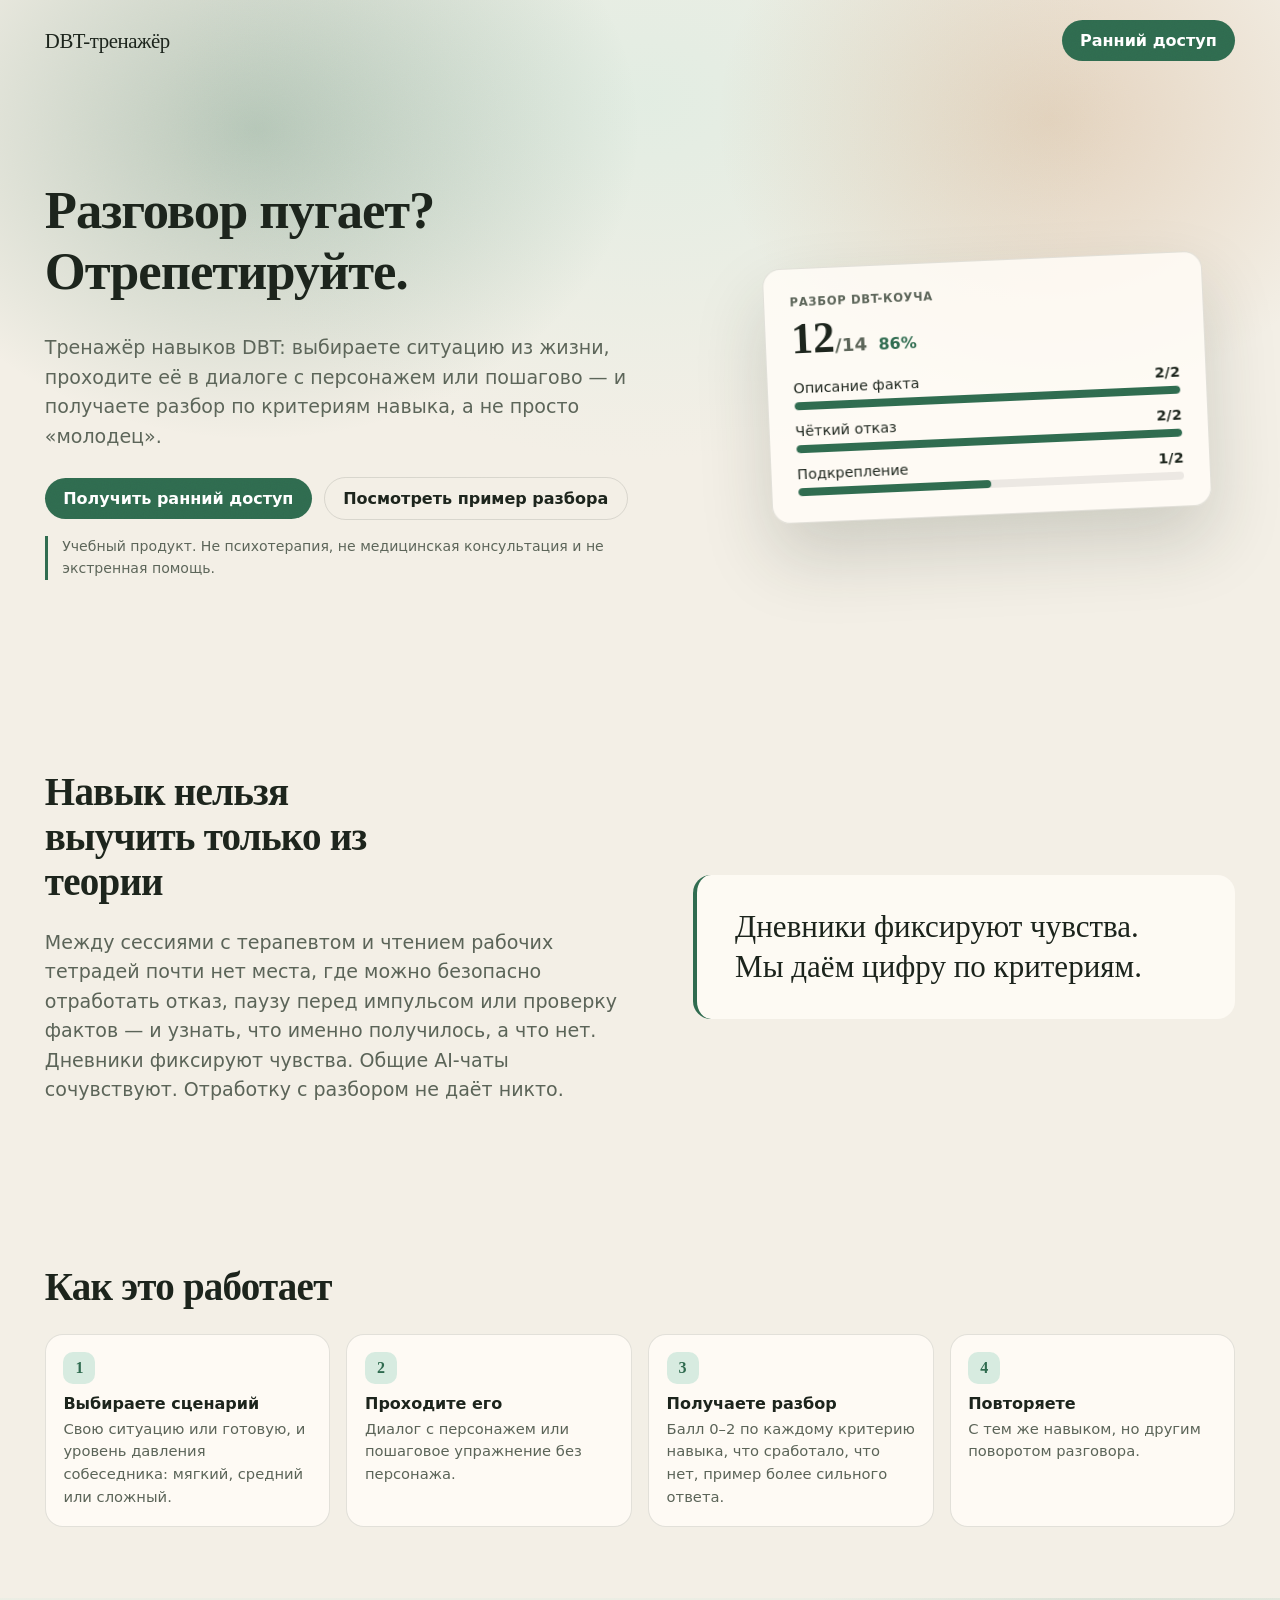
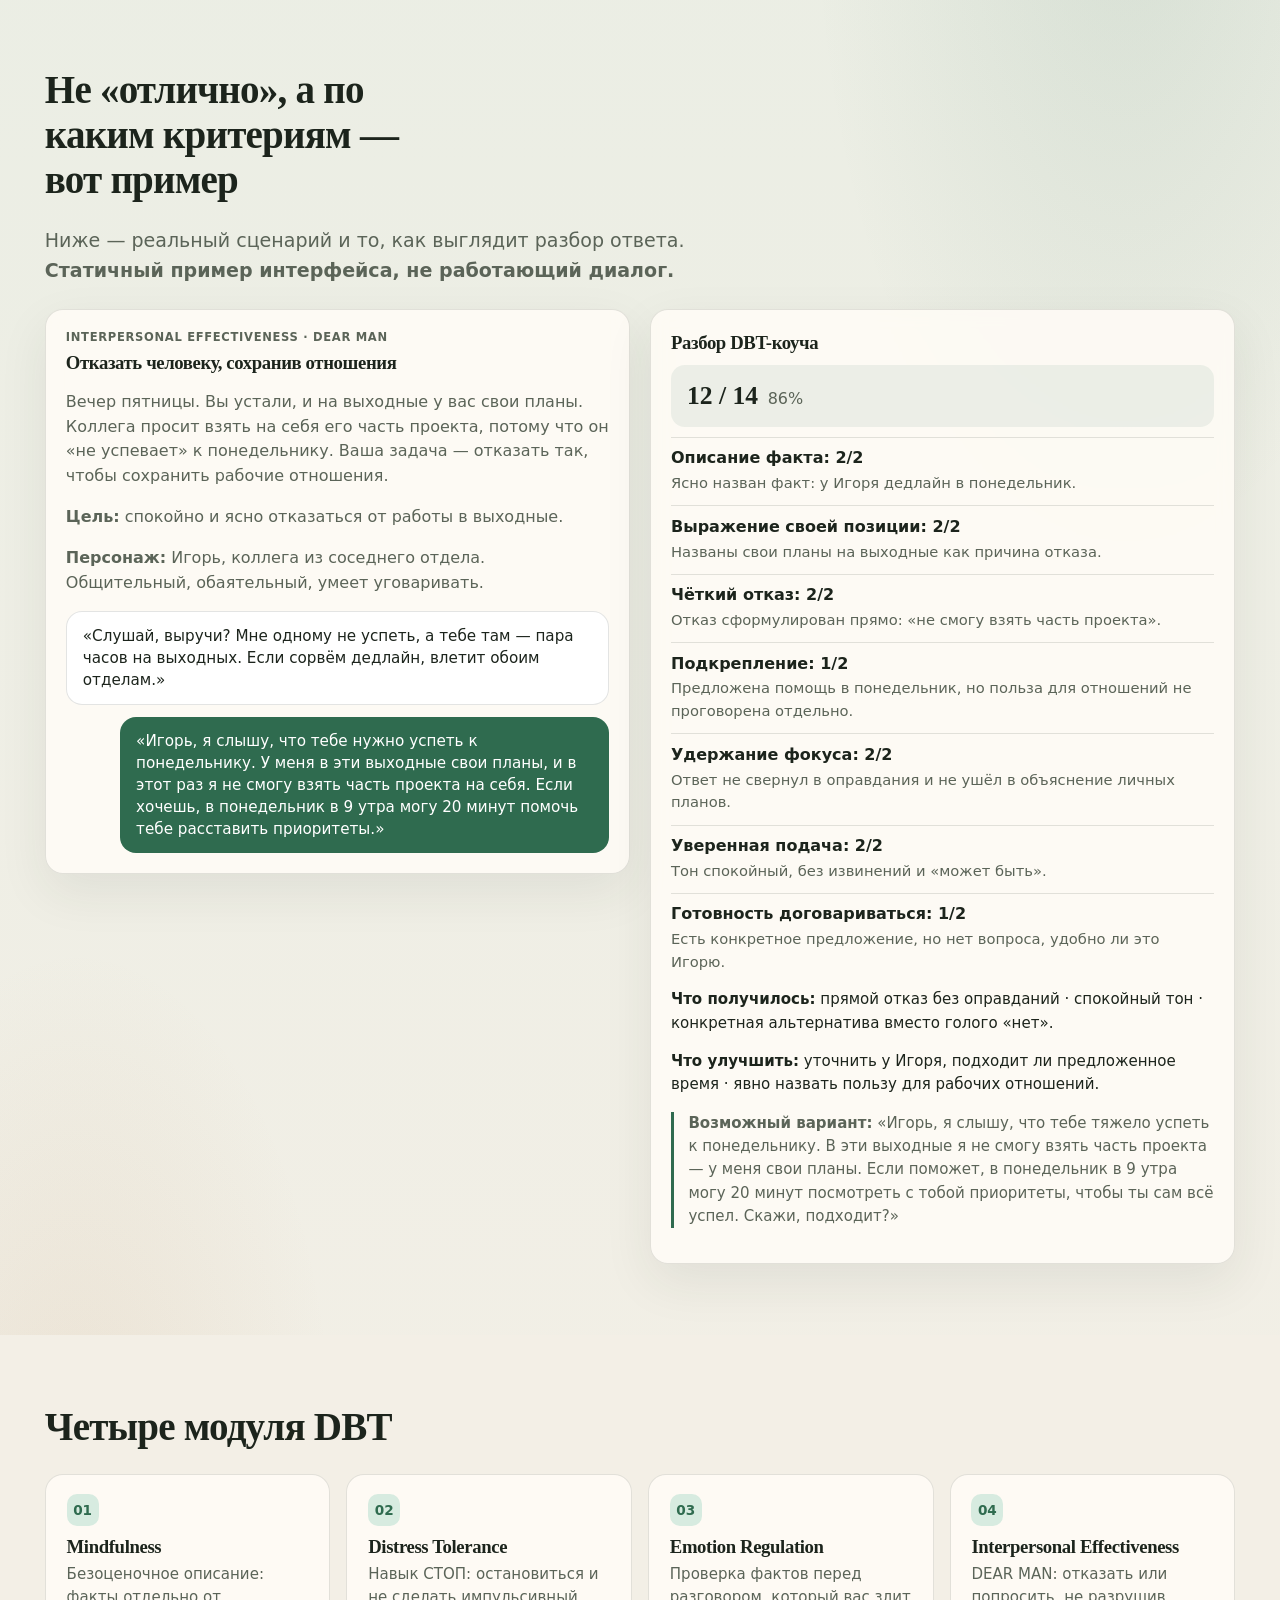
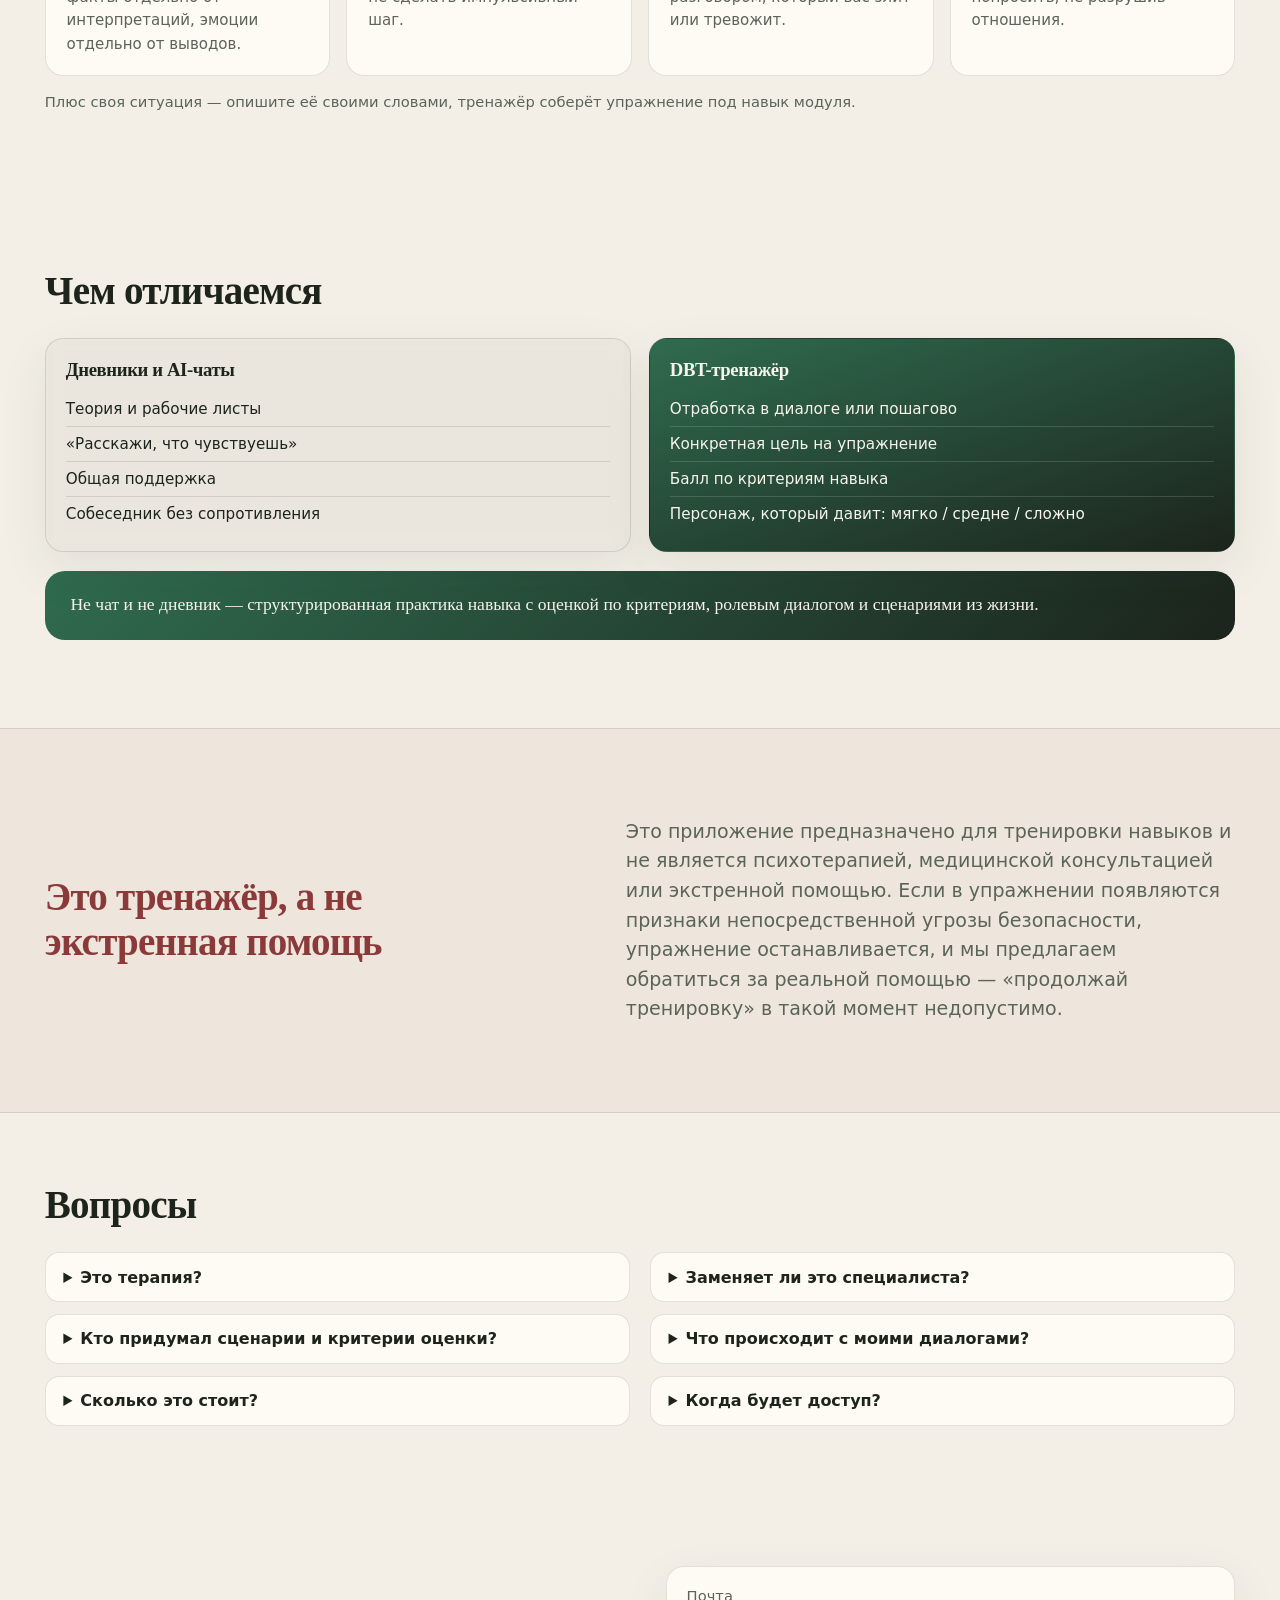
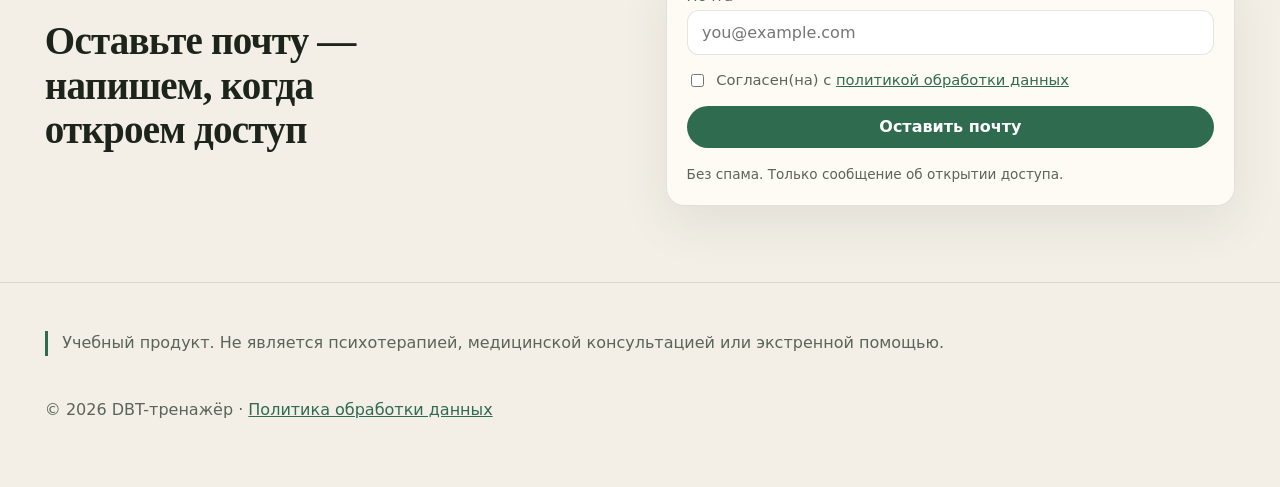
==== index.html @ 42de56d4 "Initial landing page: hero, scenario demo, waitlist form Static single-page landing for DBT-тренажёр" ====
<!doctype html>
<html lang="ru">
<head>
<meta charset="utf-8" />
<meta name="viewport" content="width=device-width, initial-scale=1" />
<title>DBT-тренажёр — отработайте трудный разговор заранее</title>
<meta name="description" content="Тренажёр навыков DBT: ролевой диалог или guided-упражнение по жизненной ситуации, разбор по критериям навыка, пример более сильного ответа. Учебный продукт, не терапия." />
<meta name="theme-color" content="#f3efe6" />
<link rel="icon" href="./assets/favicon.svg" type="image/svg+xml" />
<link rel="canonical" href="./" />

<meta property="og:type" content="website" />
<meta property="og:title" content="DBT-тренажёр — отработайте трудный разговор заранее" />
<meta property="og:description" content="Ролевой диалог или guided-упражнение по жизненной ситуации, разбор по критериям навыка. Учебный продукт, не терапия." />
<meta property="og:locale" content="ru_RU" />
<meta name="twitter:card" content="summary" />

<link rel="stylesheet" href="./styles.css" />
</head>
<body>

<a class="skip-link" href="#main">Перейти к содержанию</a>

<header class="site-header">
  <div class="shell row-between">
    <span class="brand">DBT-тренажёр</span>
    <a class="btn" href="#early-access">Ранний доступ</a>
  </div>
</header>

<main id="main">

  <section class="hero shell rise">
    <div class="hero-grid">
      <div class="hero-copy">
        <h1>Разговор пугает? Отрепетируйте.</h1>
        <p class="lead">
          Тренажёр навыков DBT: выбираете ситуацию из жизни, проходите её в диалоге с персонажем
          или пошагово — и получаете разбор по критериям навыка, а не просто «молодец».
        </p>
        <div class="row hero-actions">
          <a class="btn" href="#early-access">Получить ранний доступ</a>
          <a class="btn secondary" href="#demo">Посмотреть пример разбора</a>
        </div>
        <p class="micro-notice">
          Учебный продукт. Не психотерапия, не медицинская консультация и не экстренная помощь.
        </p>
      </div>
      <div class="hero-visual" aria-hidden="true">
        <div class="floating-card panel">
          <span class="eyebrow muted">Разбор DBT-коуча</span>
          <div class="floating-head">
            <strong class="floating-score">12<span>/14</span></strong>
            <span class="floating-pct">86%</span>
          </div>
          <ul class="mini-rows">
            <li>
              <span>Описание факта</span><b>2/2</b>
              <div class="mini-bar"><span style="width:100%"></span></div>
            </li>
            <li>
              <span>Чёткий отказ</span><b>2/2</b>
              <div class="mini-bar"><span style="width:100%"></span></div>
            </li>
            <li>
              <span>Подкрепление</span><b>1/2</b>
              <div class="mini-bar"><span style="width:50%"></span></div>
            </li>
          </ul>
        </div>
      </div>
    </div>
  </section>

  <section class="section shell" id="problem">
    <div class="problem-grid">
      <div>
        <h2>Навык нельзя выучить только из теории</h2>
        <p class="lead">
          Между сессиями с терапевтом и чтением рабочих тетрадей почти нет места, где можно
          безопасно отработать отказ, паузу перед импульсом или проверку фактов — и узнать, что
          именно получилось, а что нет. Дневники фиксируют чувства. Общие AI-чаты сочувствуют.
          Отработку с разбором не даёт никто.
        </p>
      </div>
      <blockquote class="pull-quote">
        Дневники фиксируют чувства.<br />Мы даём цифру по критериям.
      </blockquote>
    </div>
  </section>

  <section class="section shell" id="how">
    <h2>Как это работает</h2>
    <ol class="steps">
      <li>
        <span class="step-n">1</span>
        <div>
          <strong>Выбираете сценарий</strong>
          <p>Свою ситуацию или готовую, и уровень давления собеседника: мягкий, средний или сложный.</p>
        </div>
      </li>
      <li>
        <span class="step-n">2</span>
        <div>
          <strong>Проходите его</strong>
          <p>Диалог с персонажем или пошаговое упражнение без персонажа.</p>
        </div>
      </li>
      <li>
        <span class="step-n">3</span>
        <div>
          <strong>Получаете разбор</strong>
          <p>Балл 0–2 по каждому критерию навыка, что сработало, что нет, пример более сильного ответа.</p>
        </div>
      </li>
      <li>
        <span class="step-n">4</span>
        <div>
          <strong>Повторяете</strong>
          <p>С тем же навыком, но другим поворотом разговора.</p>
        </div>
      </li>
    </ol>
  </section>

  <section class="section bleed shell" id="demo">
    <h2>Не «отлично», а по каким критериям — вот пример</h2>
    <p class="lead">
      Ниже — реальный сценарий и то, как выглядит разбор ответа.
      <strong>Статичный пример интерфейса, не работающий диалог.</strong>
    </p>

    <div class="demo-grid">
      <div class="panel demo-scenario">
        <small class="muted eyebrow">Interpersonal Effectiveness · DEAR MAN</small>
        <h3>Отказать человеку, сохранив отношения</h3>
        <p class="muted">
          Вечер пятницы. Вы устали, и на выходные у вас свои планы. Коллега просит взять на себя
          его часть проекта, потому что он «не успевает» к понедельнику. Ваша задача — отказать
          так, чтобы сохранить рабочие отношения.
        </p>
        <p class="muted"><strong>Цель:</strong> спокойно и ясно отказаться от работы в выходные.</p>
        <p class="muted"><strong>Персонаж:</strong> Игорь, коллега из соседнего отдела. Общительный,
          обаятельный, умеет уговаривать.</p>

        <div class="chat">
          <div class="bubble assistant">
            «Слушай, выручи? Мне одному не успеть, а тебе там — пара часов на выходных. Если
            сорвём дедлайн, влетит обоим отделам.»
          </div>
          <div class="bubble user">
            «Игорь, я слышу, что тебе нужно успеть к понедельнику. У меня в эти выходные свои
            планы, и в этот раз я не смогу взять часть проекта на себя. Если хочешь, в понедельник
            в 9 утра могу 20 минут помочь тебе расставить приоритеты.»
          </div>
        </div>
      </div>

      <div class="panel demo-eval">
        <h3>Разбор DBT-коуча</h3>
        <div class="stat">
          <strong>12 / 14</strong>
          <span class="muted">86%</span>
        </div>

        <div class="criterion">
          <strong>Описание факта: 2/2</strong>
          <p>Ясно назван факт: у Игоря дедлайн в понедельник.</p>
        </div>
        <div class="criterion">
          <strong>Выражение своей позиции: 2/2</strong>
          <p>Названы свои планы на выходные как причина отказа.</p>
        </div>
        <div class="criterion">
          <strong>Чёткий отказ: 2/2</strong>
          <p>Отказ сформулирован прямо: «не смогу взять часть проекта».</p>
        </div>
        <div class="criterion">
          <strong>Подкрепление: 1/2</strong>
          <p>Предложена помощь в понедельник, но польза для отношений не проговорена отдельно.</p>
        </div>
        <div class="criterion">
          <strong>Удержание фокуса: 2/2</strong>
          <p>Ответ не свернул в оправдания и не ушёл в объяснение личных планов.</p>
        </div>
        <div class="criterion">
          <strong>Уверенная подача: 2/2</strong>
          <p>Тон спокойный, без извинений и «может быть».</p>
        </div>
        <div class="criterion">
          <strong>Готовность договариваться: 1/2</strong>
          <p>Есть конкретное предложение, но нет вопроса, удобно ли это Игорю.</p>
        </div>

        <p><strong>Что получилось:</strong> прямой отказ без оправданий · спокойный тон ·
          конкретная альтернатива вместо голого «нет».</p>
        <p><strong>Что улучшить:</strong> уточнить у Игоря, подходит ли предложенное время ·
          явно назвать пользу для рабочих отношений.</p>
        <p class="notice">
          <strong>Возможный вариант:</strong> «Игорь, я слышу, что тебе тяжело успеть к
          понедельнику. В эти выходные я не смогу взять часть проекта — у меня свои планы. Если
          поможет, в понедельник в 9 утра могу 20 минут посмотреть с тобой приоритеты, чтобы ты
          сам всё успел. Скажи, подходит?»
        </p>
      </div>
    </div>
  </section>

  <section class="section shell" id="modules">
    <h2>Четыре модуля DBT</h2>
    <div class="cards-grid">
      <div class="card">
        <div class="card-icon">01</div>
        <h3>Mindfulness</h3>
        <p>Безоценочное описание: факты отдельно от интерпретаций, эмоции отдельно от выводов.</p>
      </div>
      <div class="card">
        <div class="card-icon">02</div>
        <h3>Distress Tolerance</h3>
        <p>Навык СТОП: остановиться и не сделать импульсивный шаг.</p>
      </div>
      <div class="card">
        <div class="card-icon">03</div>
        <h3>Emotion Regulation</h3>
        <p>Проверка фактов перед разговором, который вас злит или тревожит.</p>
      </div>
      <div class="card">
        <div class="card-icon">04</div>
        <h3>Interpersonal Effectiveness</h3>
        <p>DEAR MAN: отказать или попросить, не разрушив отношения.</p>
      </div>
    </div>
    <p class="muted note">Плюс своя ситуация — опишите её своими словами, тренажёр соберёт упражнение под навык модуля.</p>
  </section>

  <section class="section shell" id="difference">
    <h2>Чем отличаемся</h2>
    <div class="compare">
      <div class="panel compare-muted">
        <h3>Дневники и AI-чаты</h3>
        <ul class="clean-list">
          <li>Теория и рабочие листы</li>
          <li>«Расскажи, что чувствуешь»</li>
          <li>Общая поддержка</li>
          <li>Собеседник без сопротивления</li>
        </ul>
      </div>
      <div class="panel compare-accent">
        <h3>DBT-тренажёр</h3>
        <ul class="clean-list">
          <li>Отработка в диалоге или пошагово</li>
          <li>Конкретная цель на упражнение</li>
          <li>Балл по критериям навыка</li>
          <li>Персонаж, который давит: мягко / средне / сложно</li>
        </ul>
      </div>
    </div>
    <p class="callout">
      Не чат и не дневник — структурированная практика навыка с оценкой по критериям, ролевым
      диалогом и сценариями из жизни.
    </p>
  </section>

  <section class="section safety-section bleed shell" id="safety">
    <div class="safety-grid">
      <h2>Это тренажёр, а не экстренная помощь</h2>
      <p class="lead">
        Это приложение предназначено для тренировки навыков и не является психотерапией,
        медицинской консультацией или экстренной помощью. Если в упражнении появляются признаки
        непосредственной угрозы безопасности, упражнение останавливается, и мы предлагаем
        обратиться за реальной помощью — «продолжай тренировку» в такой момент недопустимо.
      </p>
    </div>
  </section>

  <section class="section shell" id="faq">
    <h2>Вопросы</h2>
    <div class="faq-list">
      <details>
        <summary>Это терапия?</summary>
        <p>Нет. Это тренажёр конкретных навыков DBT: отработка в диалоге и разбор по критериям.
          Терапию, диагностику и лечение он не заменяет.</p>
      </details>
      <details>
        <summary>Заменяет ли это специалиста?</summary>
        <p>Нет. Это дополнение к работе с терапевтом или самостоятельному изучению DBT, а не
          замена им.</p>
      </details>
      <details>
        <summary>Кто придумал сценарии и критерии оценки?</summary>
        <p>Ситуации и rubric основаны на стандартных навыках DBT (DEAR MAN, СТОП, проверка фактов,
          безоценочное описание) и составлены человеком, курирующим содержание продукта.</p>
      </details>
      <details>
        <summary>Что происходит с моими диалогами?</summary>
        <p>Диалоги привязаны к вашему аккаунту и доступны только вам. Регистрация — по почте или
          через Telegram.</p>
      </details>
      <details>
        <summary>Сколько это стоит?</summary>
        <p>Пока продукт в раннем доступе. Оставьте почту — напишем, когда откроем доступ и
          определимся с условиями.</p>
      </details>
      <details>
        <summary>Когда будет доступ?</summary>
        <p>Мы собираем список заинтересованных прямо сейчас. Дата открытого доступа появится
          здесь и в письме тем, кто оставил почту.</p>
      </details>
    </div>
  </section>

  <section class="section cta-section shell" id="early-access">
    <div class="cta-grid">
      <h2>Оставьте почту — напишем, когда откроем доступ</h2>

      <div class="cta-form-slot">
    <form class="panel waitlist-form" id="waitlist-form" novalidate>
      <label class="field-label" for="email">
        <span class="label">Почта</span>
        <input class="field" type="email" id="email" name="email" required placeholder="you@example.com" />
      </label>
      <label class="checkbox-row">
        <input type="checkbox" id="consent" name="consent" required />
        <span>Согласен(на) с <a href="./privacy.html">политикой обработки данных</a></span>
      </label>
      <button class="btn" type="submit">Оставить почту</button>
      <p class="muted form-note">Без спама. Только сообщение об открытии доступа.</p>
    </form>

    <p class="panel notice" id="form-success" hidden>
      Спасибо! Мы напишем на указанную почту, когда откроем доступ.
    </p>
      </div>
    </div>
  </section>

</main>

<footer class="site-footer">
  <div class="shell stack">
    <p class="notice">
      Учебный продукт. Не является психотерапией, медицинской консультацией или экстренной помощью.
    </p>
    <p class="muted">
      © 2026 DBT-тренажёр · <a href="./privacy.html">Политика обработки данных</a>
    </p>
  </div>
</footer>

<script>
  // Локальный демо-режим: формы ещё нет на бэкенде (Formspree/Tally — см. README).
  // При реальном подключении заменить preventDefault-обработчик на настоящий action формы.
  document.getElementById('waitlist-form').addEventListener('submit', function (event) {
    event.preventDefault();
    var email = document.getElementById('email');
    if (!email.value || !email.checkValidity()) {
      email.focus();
      return;
    }
    this.hidden = true;
    document.getElementById('form-success').hidden = false;
  });
</script>

</body>
</html>
---- styles.css ----
/* Токены и часть классов (.panel, .btn, .chat, .bubble, .criterion, .stat, .notice)
   намеренно совпадают с dbt_trainer/frontend/src/app/globals.css — лендинг и приложение
   должны выглядеть как один продукт. */

:root {
  --bg: #f3efe6;
  --bg-deep: #e7dfd0;
  --ink: #1c241c;
  --muted: #5b6458;
  --accent: #2f6b4f;
  --accent-soft: #d7ebe0;
  --warm: #b4783c;
  --danger: #8b3a3a;
  --card: rgba(255, 252, 246, 0.86);
  --line: rgba(28, 36, 28, 0.12);
  --shadow: 0 18px 50px rgba(40, 50, 35, 0.08);
  --radius: 18px;
  /* Без внешних шрифтов: системный serif/sans-стек. Самохостинг Fraunces/Source Sans —
     отдельная задача полировки (см. README), не блокирует контент и деплой. */
  --font-display: Georgia, "Iowan Old Style", "Times New Roman", serif;
  --font-body: "Segoe UI", system-ui, -apple-system, sans-serif;
}

* {
  box-sizing: border-box;
}

html {
  scroll-behavior: smooth;
}

html,
body {
  margin: 0;
  padding: 0;
  min-height: 100%;
  color: var(--ink);
  font-family: var(--font-body);
  /* clip (а не hidden) — не создаёт scroll-контейнер, поэтому full-bleed фоны
     на 100vw не дают горизонтальной прокрутки и не ломают position: sticky. */
  overflow-x: clip;
}

/* Mesh-градиент рисуется на всю ширину окна и «привязан» к верху страницы, а не
   к контейнеру: на широком экране нет бежевых полей и эффекта коробки. */
body {
  background-color: var(--bg);
  background-image:
    radial-gradient(closest-side, rgba(47, 107, 79, 0.3), transparent),
    radial-gradient(closest-side, rgba(180, 120, 60, 0.24), transparent),
    radial-gradient(closest-side, rgba(215, 235, 224, 0.6), transparent);
  background-size: 60vw 620px, 52vw 560px, 74vw 720px;
  background-position: -10vw -180px, right -8vw top -160px, 52% -260px;
  background-repeat: no-repeat;
}

/* Лёгкое зерно поверх всей страницы — убирает "цифровую" плоскость у градиентов.
   Данные встроены как data-URI: без внешних запросов и без CDN. */
body::before {
  content: "";
  position: fixed;
  inset: 0;
  pointer-events: none;
  z-index: 9;
  opacity: 0.055;
  mix-blend-mode: overlay;
  background-image: url("data:image/svg+xml,%3Csvg xmlns='http://www.w3.org/2000/svg' width='140' height='140'%3E%3Cfilter id='n'%3E%3CfeTurbulence type='fractalNoise' baseFrequency='0.85' numOctaves='2' stitchTiles='stitch'/%3E%3C/filter%3E%3Crect width='100%25' height='100%25' filter='url(%23n)'/%3E%3C/svg%3E");
}

.site-header,
main,
.site-footer {
  position: relative;
  z-index: 1;
}

/* Фон секции — во всю ширину окна, контент остаётся в контейнере. */
.bleed {
  position: relative;
}

.bleed::before {
  content: "";
  position: absolute;
  top: 0;
  bottom: 0;
  left: 50%;
  width: 100vw;
  transform: translateX(-50%);
  z-index: -1;
}

a {
  color: inherit;
}

a:not(.btn) {
  color: var(--accent);
}

button,
input,
textarea,
select {
  font: inherit;
}

h1,
h2,
h3 {
  font-family: var(--font-display);
  line-height: 1.15;
  letter-spacing: -0.02em;
  margin: 0 0 0.6em;
}

p {
  line-height: 1.55;
}

.skip-link {
  position: absolute;
  left: -999px;
  top: 0;
  background: var(--ink);
  color: #fff;
  padding: 0.6rem 1rem;
  border-radius: 0 0 10px 0;
  z-index: 100;
}

.skip-link:focus {
  left: 0;
}

.shell {
  width: min(1440px, calc(100% - clamp(1.5rem, 7vw, 7rem)));
  margin: 0 auto;
}

.row-between {
  display: flex;
  align-items: center;
  justify-content: space-between;
  gap: 1rem;
}

.row {
  display: flex;
  gap: 0.75rem;
  flex-wrap: wrap;
  align-items: center;
}

.stack {
  display: grid;
  gap: 0.6rem;
}

.muted {
  color: var(--muted);
}

.lead {
  color: var(--muted);
  font-size: 1.08rem;
  max-width: 42rem;
}

.note {
  font-size: 0.92rem;
}

.notice {
  border-left: 3px solid var(--accent);
  padding-left: 0.9rem;
  color: var(--muted);
}

.panel {
  background: var(--card);
  border: 1px solid var(--line);
  border-radius: var(--radius);
  box-shadow: var(--shadow);
  padding: 1.25rem;
  backdrop-filter: blur(8px);
}

/* —— Header —— */

.site-header {
  padding: 1.25rem 0;
}

.brand {
  font-family: var(--font-display);
  font-size: 1.3rem;
  letter-spacing: -0.02em;
}

/* —— Buttons / fields (совпадают с приложением) —— */

.btn {
  display: inline-flex;
  align-items: center;
  justify-content: center;
  gap: 0.4rem;
  border: none;
  border-radius: 999px;
  padding: 0.7rem 1.15rem;
  background: var(--accent);
  color: white;
  cursor: pointer;
  text-decoration: none;
  font-weight: 600;
  transition: transform 160ms ease, opacity 160ms ease;
}

.btn:hover {
  transform: translateY(-1px);
}

.btn.secondary {
  background: transparent;
  color: var(--ink);
  border: 1px solid var(--line);
}

.field {
  width: 100%;
  border: 1px solid var(--line);
  border-radius: 12px;
  padding: 0.75rem 0.9rem;
  background: #fff;
  color: var(--ink);
}

/* —— Hero —— */

.hero {
  position: relative;
  padding: clamp(1.5rem, 3.5vw, 3.5rem) 0 clamp(2rem, 4vw, 4rem);
}

.hero-grid {
  display: grid;
  /* minmax(0,…) — иначе длинные слова распирают колонку сверх её доли */
  grid-template-columns: minmax(0, 1.12fr) minmax(0, 0.88fr);
  gap: clamp(2rem, 5vw, 5rem);
  align-items: center;
  min-height: min(58vh, 540px);
}

.hero h1 {
  /* Пологий наклон: на средних ширинах кегль не перерастает свою колонку,
     на большом экране всё равно доходит до 4.7rem. */
  font-size: clamp(2.3rem, 0.85rem + 3.05vw, 4.7rem);
  max-width: 18ch;
}

.hero-actions {
  margin: 1.6rem 0 1rem;
}

.micro-notice {
  color: var(--muted);
  font-size: 0.88rem;
  border-left: 3px solid var(--accent);
  padding-left: 0.9rem;
  max-width: 42rem;
}

.hero-visual {
  display: flex;
  justify-content: center;
}

.floating-card {
  width: min(440px, 100%);
  padding: clamp(1.25rem, 2vw, 1.9rem);
  transform: rotate(-2.5deg);
  box-shadow: 0 34px 70px rgba(40, 50, 35, 0.18);
}

.floating-head {
  display: flex;
  align-items: baseline;
  gap: 0.7rem;
  margin: 0.4rem 0 1.25rem;
}

.floating-score {
  font-family: var(--font-display);
  font-size: clamp(2.4rem, 3.4vw, 3.4rem);
  line-height: 1;
}

.floating-score span {
  font-size: 0.42em;
  color: var(--muted);
  font-family: var(--font-body);
}

.floating-pct {
  color: var(--accent);
  font-weight: 600;
}

.mini-rows {
  list-style: none;
  margin: 0;
  padding: 0;
  display: grid;
  gap: 0.85rem;
}

.mini-rows li {
  display: grid;
  grid-template-columns: 1fr auto;
  gap: 0.35rem 0.5rem;
  font-size: 0.9rem;
}

.mini-rows b {
  font-variant-numeric: tabular-nums;
}

.mini-bar {
  grid-column: 1 / -1;
  height: 8px;
  border-radius: 999px;
  background: rgba(28, 36, 28, 0.08);
  overflow: hidden;
}

.mini-bar span {
  display: block;
  height: 100%;
  background: var(--accent);
  border-radius: 999px;
}

/* —— Problem: текст + крупная цитата рядом, а не сплошной вертикальный блок —— */

.problem-grid {
  display: grid;
  grid-template-columns: minmax(0, 1.1fr) minmax(0, 1fr);
  gap: clamp(1.5rem, 4vw, 4rem);
  align-items: center;
}

.pull-quote {
  margin: 0;
  padding: clamp(1.5rem, 2.5vw, 2.5rem) clamp(1.75rem, 3vw, 3rem);
  border-left: 4px solid var(--accent);
  background: var(--card);
  border-radius: var(--radius);
  font-family: var(--font-display);
  font-size: clamp(1.4rem, 0.9rem + 1.3vw, 2.2rem);
  line-height: 1.3;
}

/* —— Sections —— */

.section {
  padding: clamp(2.75rem, 5.5vw, 5.5rem) 0;
}

.section h2 {
  font-size: clamp(1.6rem, 1rem + 1.8vw, 2.7rem);
  max-width: 20ch;
}

.lead {
  font-size: clamp(1rem, 0.95rem + 0.3vw, 1.25rem);
}

/* Та же mesh-палитра, что в hero, но заметно тише — цветной бэнд во всю ширину окна
   под ключевой секцией с примером разбора. */
#demo::before {
  background:
    radial-gradient(38% 80% at 88% -10%, rgba(47, 107, 79, 0.11), transparent 65%),
    radial-gradient(34% 65% at 6% 110%, rgba(180, 120, 60, 0.1), transparent 60%),
    linear-gradient(180deg, rgba(215, 235, 224, 0.28), rgba(215, 235, 224, 0.06));
}

/* —— Steps —— */

.steps {
  list-style: none;
  margin: 1.5rem 0 0;
  padding: 0;
  display: grid;
  gap: 1rem;
  grid-template-columns: repeat(4, 1fr);
}

.steps li {
  background: var(--card);
  border: 1px solid var(--line);
  border-radius: var(--radius);
  padding: 1.1rem;
}

.step-n {
  display: inline-flex;
  align-items: center;
  justify-content: center;
  width: 2rem;
  height: 2rem;
  border-radius: 10px;
  background: var(--accent-soft);
  color: var(--accent);
  font-family: var(--font-display);
  font-weight: 700;
  margin-bottom: 0.6rem;
}

.steps strong {
  display: block;
  margin-bottom: 0.3rem;
}

.steps p {
  margin: 0;
  color: var(--muted);
  font-size: 0.92rem;
}

/* —— Demo (сценарий + разбор) —— */

.demo-grid {
  margin-top: 1.5rem;
  display: grid;
  gap: 1.25rem;
  grid-template-columns: 1fr 1fr;
  align-items: start;
}

.eyebrow {
  display: block;
  text-transform: uppercase;
  letter-spacing: 0.06em;
  font-size: 0.72rem;
  font-weight: 600;
  margin-bottom: 0.5rem;
}

.demo-scenario h3,
.demo-eval h3 {
  margin-top: 0.1rem;
}

.chat {
  display: grid;
  gap: 0.75rem;
  margin-top: 1rem;
}

.bubble {
  max-width: 100%;
  padding: 0.8rem 1rem;
  border-radius: 16px;
  line-height: 1.45;
  font-size: 0.95rem;
}

.bubble.user {
  margin-left: 10%;
  background: var(--accent);
  color: white;
}

.bubble.assistant {
  background: #fff;
  color: var(--ink);
  border: 1px solid var(--line);
}

.demo-eval .stat {
  padding: 1rem;
  border-radius: 14px;
  background: rgba(47, 107, 79, 0.08);
  display: flex;
  align-items: baseline;
  gap: 0.6rem;
  margin-bottom: 0.5rem;
}

.demo-eval .stat strong {
  font-size: 1.6rem;
  font-family: var(--font-display);
}

.criterion {
  border-top: 1px solid var(--line);
  padding-top: 0.65rem;
  margin-top: 0.65rem;
}

.criterion p {
  margin: 0.3rem 0 0;
  color: var(--muted);
  font-size: 0.92rem;
}

.demo-eval > p {
  margin-top: 0.9rem;
  font-size: 0.94rem;
}

/* —— Cards (модули) —— */

.cards-grid {
  margin-top: 1.5rem;
  display: grid;
  gap: 1rem;
  grid-template-columns: repeat(2, 1fr);
}

.card {
  background: var(--card);
  border: 1px solid var(--line);
  border-radius: var(--radius);
  padding: 1.2rem 1.3rem;
}

.card-icon {
  display: inline-flex;
  align-items: center;
  justify-content: center;
  width: 2rem;
  height: 2rem;
  border-radius: 10px;
  background: var(--accent-soft);
  color: var(--accent);
  font-weight: 700;
  font-size: 0.85rem;
  margin-bottom: 0.6rem;
}

.card h3 {
  margin-bottom: 0.35rem;
}

.card p {
  margin: 0;
  color: var(--muted);
  font-size: 0.94rem;
}

/* —— Compare —— */

.compare {
  margin-top: 1.5rem;
  display: grid;
  gap: 1.1rem;
  grid-template-columns: 1fr 1fr;
}

.compare-muted {
  background: rgba(28, 36, 28, 0.04);
}

.compare-accent {
  background: linear-gradient(160deg, #2f6b4f 0%, #1c241c 100%);
  border-color: transparent;
  color: #f8f4eb;
}

.compare-accent h3 {
  color: #f8f4eb;
}

.clean-list {
  list-style: none;
  margin: 0;
  padding: 0;
}

.clean-list li {
  padding: 0.5rem 0;
  border-bottom: 1px solid var(--line);
  font-size: 0.95rem;
}

.clean-list li:last-child {
  border-bottom: none;
}

.compare-accent .clean-list li {
  border-bottom-color: rgba(255, 255, 255, 0.14);
}

.callout {
  margin-top: 1.2rem;
  padding: 1.4rem 1.6rem;
  border-radius: 20px;
  background: linear-gradient(135deg, #2f6b4f, #1c241c);
  color: #f8f4eb;
  font-family: var(--font-display);
  font-size: 1.1rem;
  line-height: 1.35;
}

/* —— Safety —— */

.safety-section::before {
  background: rgba(139, 58, 58, 0.05);
  border-top: 1px solid var(--line);
  border-bottom: 1px solid var(--line);
}

.safety-grid {
  display: grid;
  grid-template-columns: minmax(0, 1fr) minmax(0, 1.15fr);
  gap: clamp(1rem, 4vw, 4rem);
  align-items: center;
}

.safety-grid h2 {
  margin-bottom: 0;
}

.safety-section h2 {
  color: var(--danger);
}

/* —— FAQ —— */

.faq-list {
  margin-top: 1.5rem;
  display: grid;
  gap: 0.6rem;
}

.faq-list details {
  background: var(--card);
  border: 1px solid var(--line);
  border-radius: 14px;
  padding: 0.9rem 1.1rem;
}

.faq-list summary {
  cursor: pointer;
  font-weight: 600;
}

.faq-list p {
  margin: 0.6rem 0 0;
  color: var(--muted);
}

/* —— CTA / форма —— */

.cta-section {
  padding-bottom: clamp(3rem, 6vw, 6rem);
}

.cta-grid {
  display: grid;
  grid-template-columns: minmax(0, 1fr) minmax(0, 1fr);
  gap: clamp(1.5rem, 4vw, 4rem);
  align-items: center;
}

.cta-grid h2 {
  margin-bottom: 0;
}

.waitlist-form {
  display: grid;
  gap: 1rem;
}

.field-label .label {
  display: block;
  margin-bottom: 0.35rem;
  color: var(--muted);
  font-size: 0.92rem;
}

.checkbox-row {
  display: flex;
  align-items: flex-start;
  gap: 0.6rem;
  font-size: 0.92rem;
  color: var(--muted);
}

.checkbox-row input {
  margin-top: 0.2rem;
}

.form-note {
  margin: 0;
  font-size: 0.85rem;
}

/* —— Footer —— */

.site-footer {
  padding: 2rem 0 3rem;
  border-top: 1px solid var(--line);
}

/* —— Animation —— */

@keyframes rise {
  from {
    opacity: 0;
    transform: translateY(10px);
  }
  to {
    opacity: 1;
    transform: translateY(0);
  }
}

.rise {
  animation: rise 420ms ease both;
}

/* —— Focus visibility (доступность) —— */

a:focus-visible,
button:focus-visible,
input:focus-visible,
summary:focus-visible {
  outline: 2px solid var(--accent);
  outline-offset: 2px;
}

/* —— Responsive —— */

@media (min-width: 1000px) {
  .cards-grid {
    grid-template-columns: repeat(4, 1fr);
  }

  .faq-list {
    grid-template-columns: repeat(2, 1fr);
    gap: 0.75rem 1.25rem;
  }
}

/* Широкий экран: раскладки становятся шире и плотнее, а не «столбик по центру». */
@media (min-width: 1360px) {
  .faq-list {
    grid-template-columns: repeat(3, 1fr);
  }

  .demo-grid {
    grid-template-columns: minmax(0, 1fr) minmax(0, 1.1fr);
  }
}

@media (max-width: 980px) {
  .cta-grid,
  .safety-grid {
    grid-template-columns: 1fr;
  }
}

@media (max-width: 860px) {
  .demo-grid,
  .compare,
  .hero-grid,
  .problem-grid {
    grid-template-columns: 1fr;
  }

  .hero-grid {
    min-height: 0;
    gap: 2rem;
  }

  .hero-visual {
    order: -1;
    justify-content: flex-start;
  }

  .floating-card {
    width: min(330px, 100%);
  }

  .steps {
    grid-template-columns: repeat(2, 1fr);
  }

  .cards-grid {
    grid-template-columns: 1fr;
  }
}

@media (max-width: 640px) {
  .shell {
    width: calc(100% - 1.75rem);
  }

  .hero {
    padding: 2rem 0 1.5rem;
  }

  .hero h1 {
    max-width: none;
  }

  .steps {
    grid-template-columns: 1fr;
  }

  .bubble.user {
    margin-left: 0;
  }
}

@media (prefers-reduced-motion: reduce) {
  html {
    scroll-behavior: auto;
  }

  .rise {
    animation: none;
  }
}
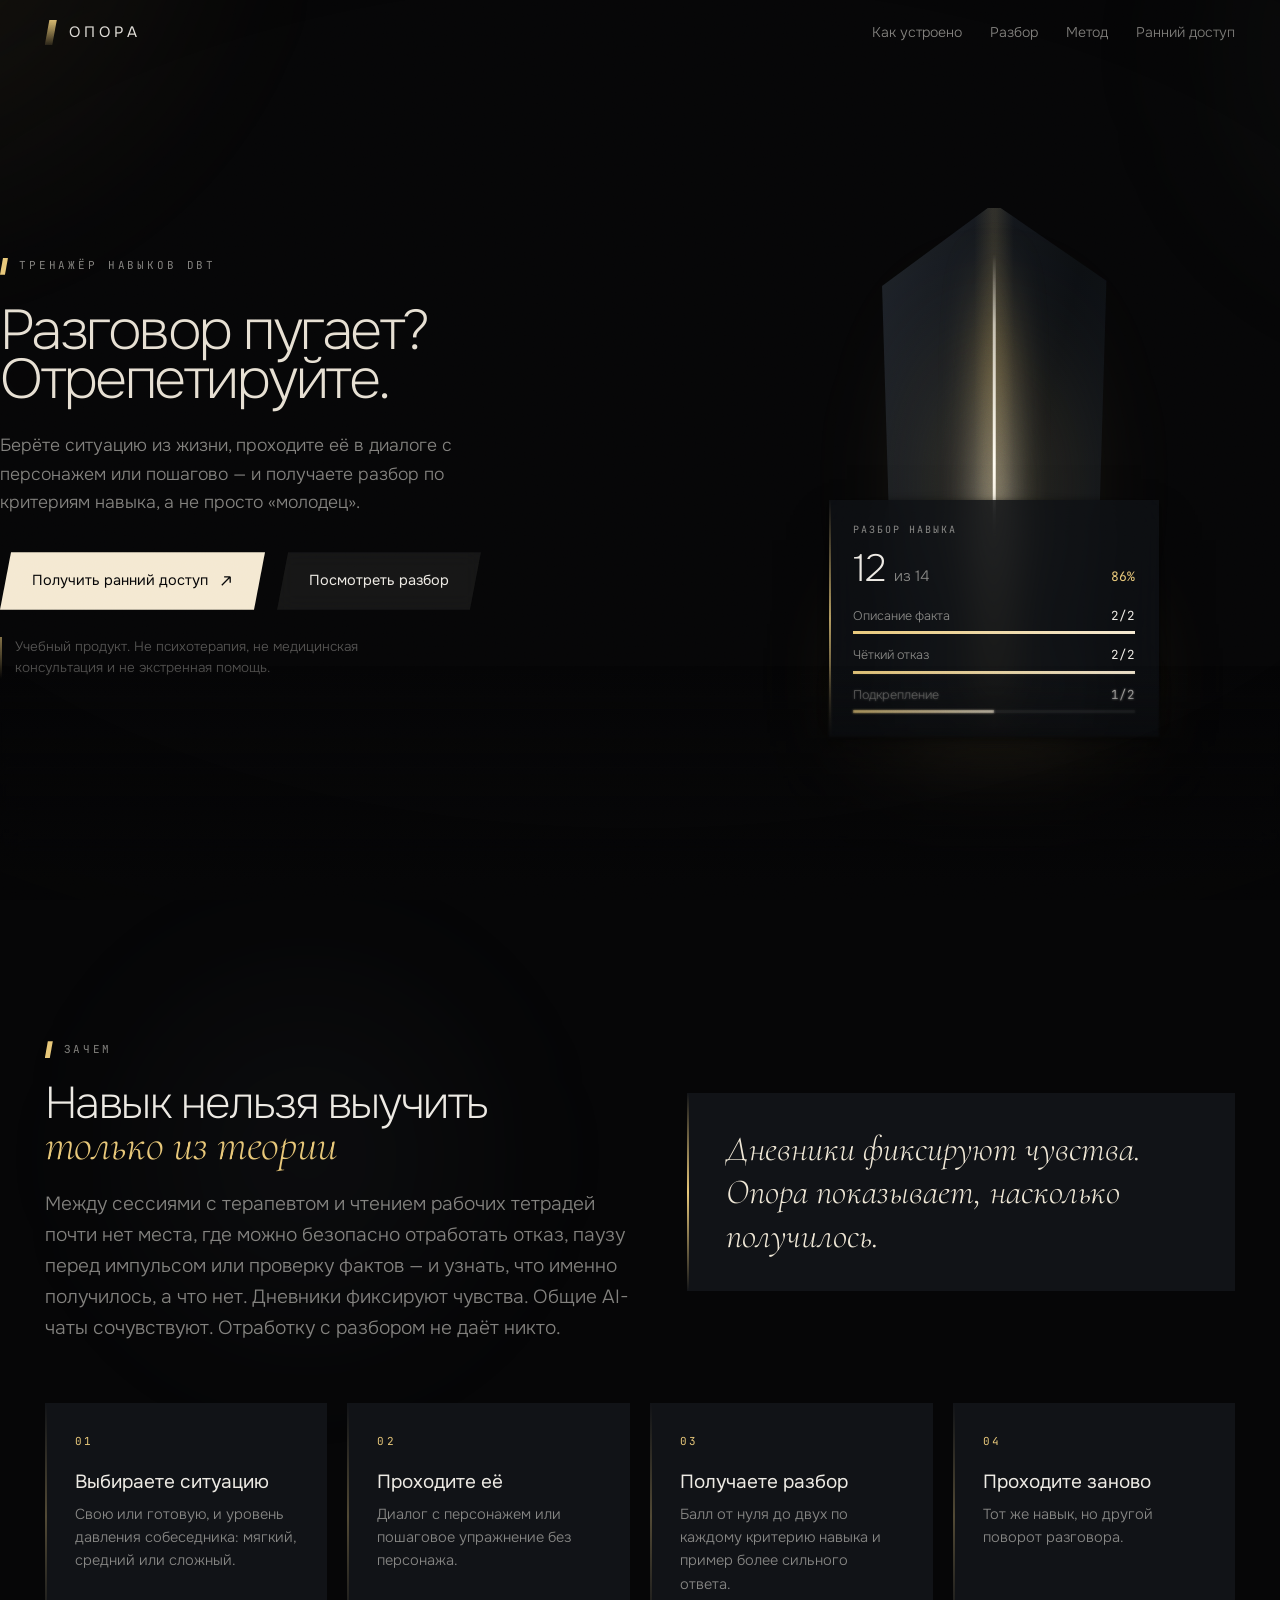
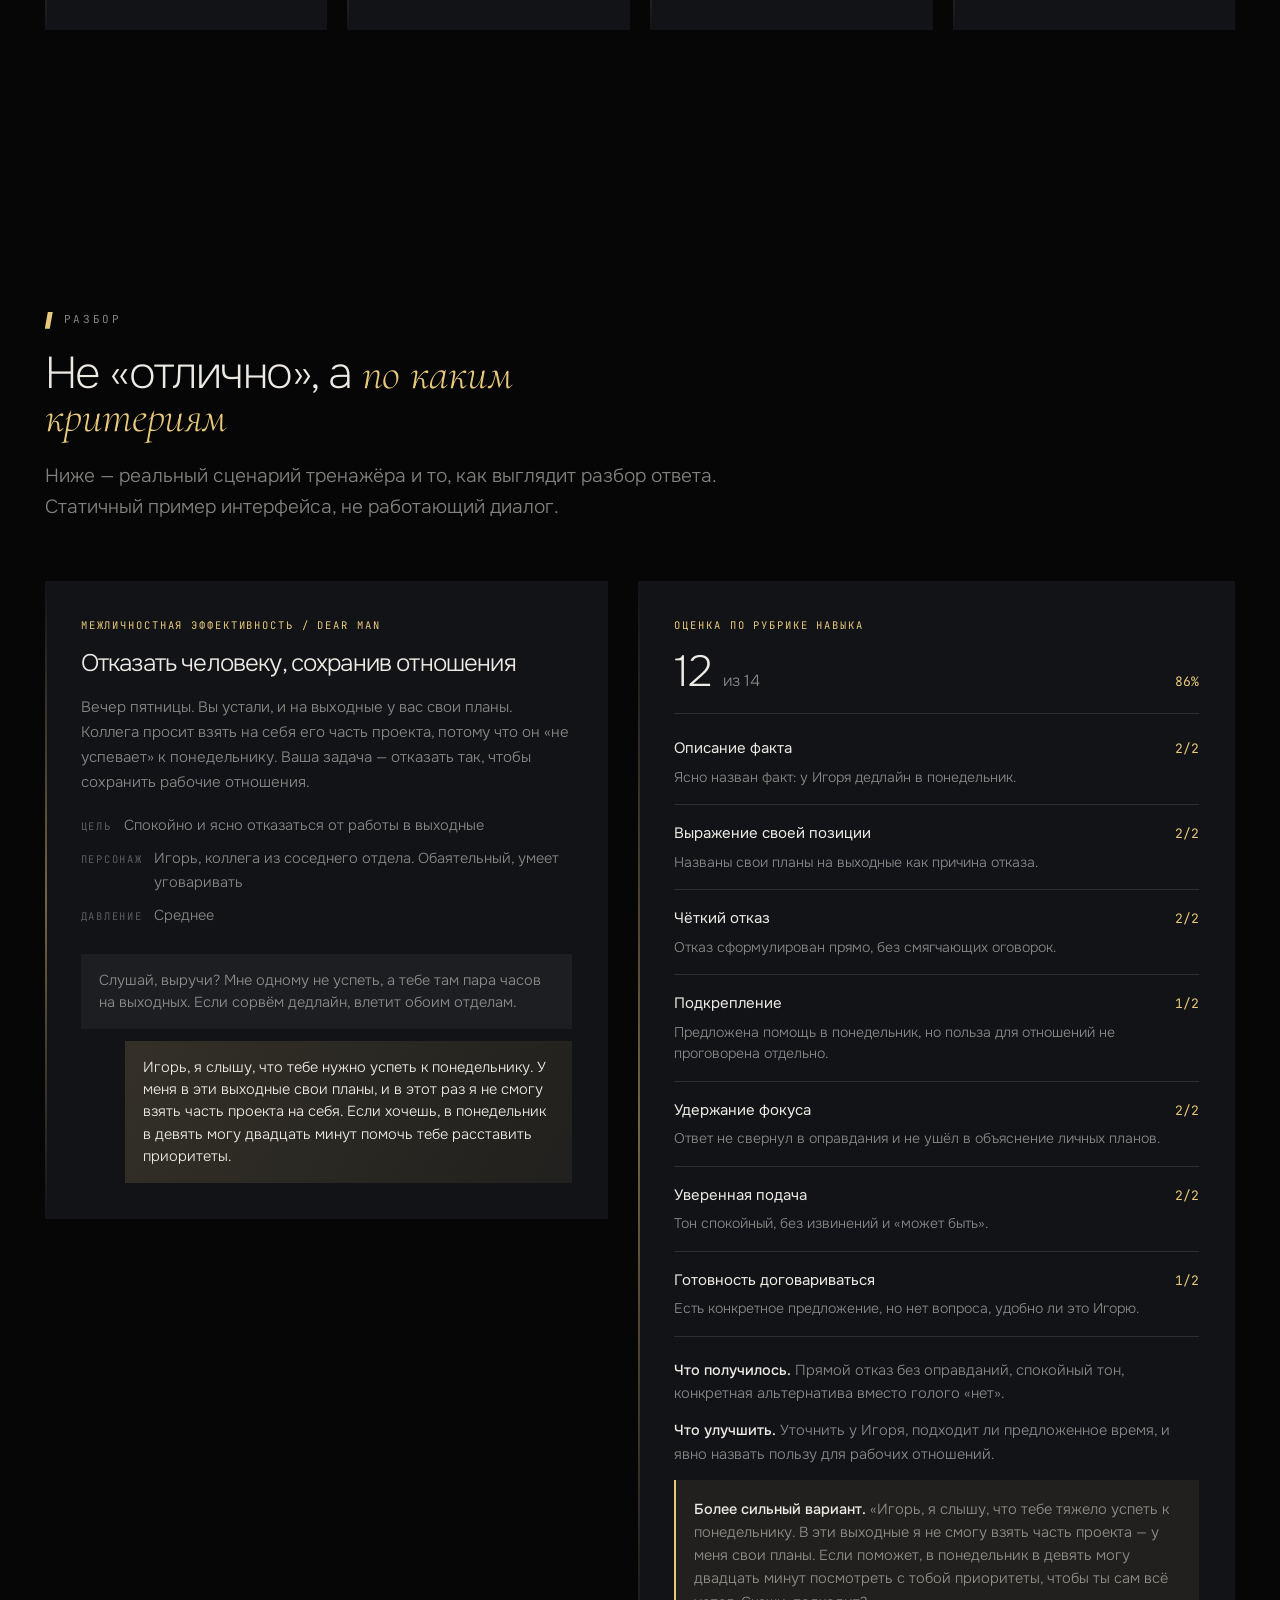
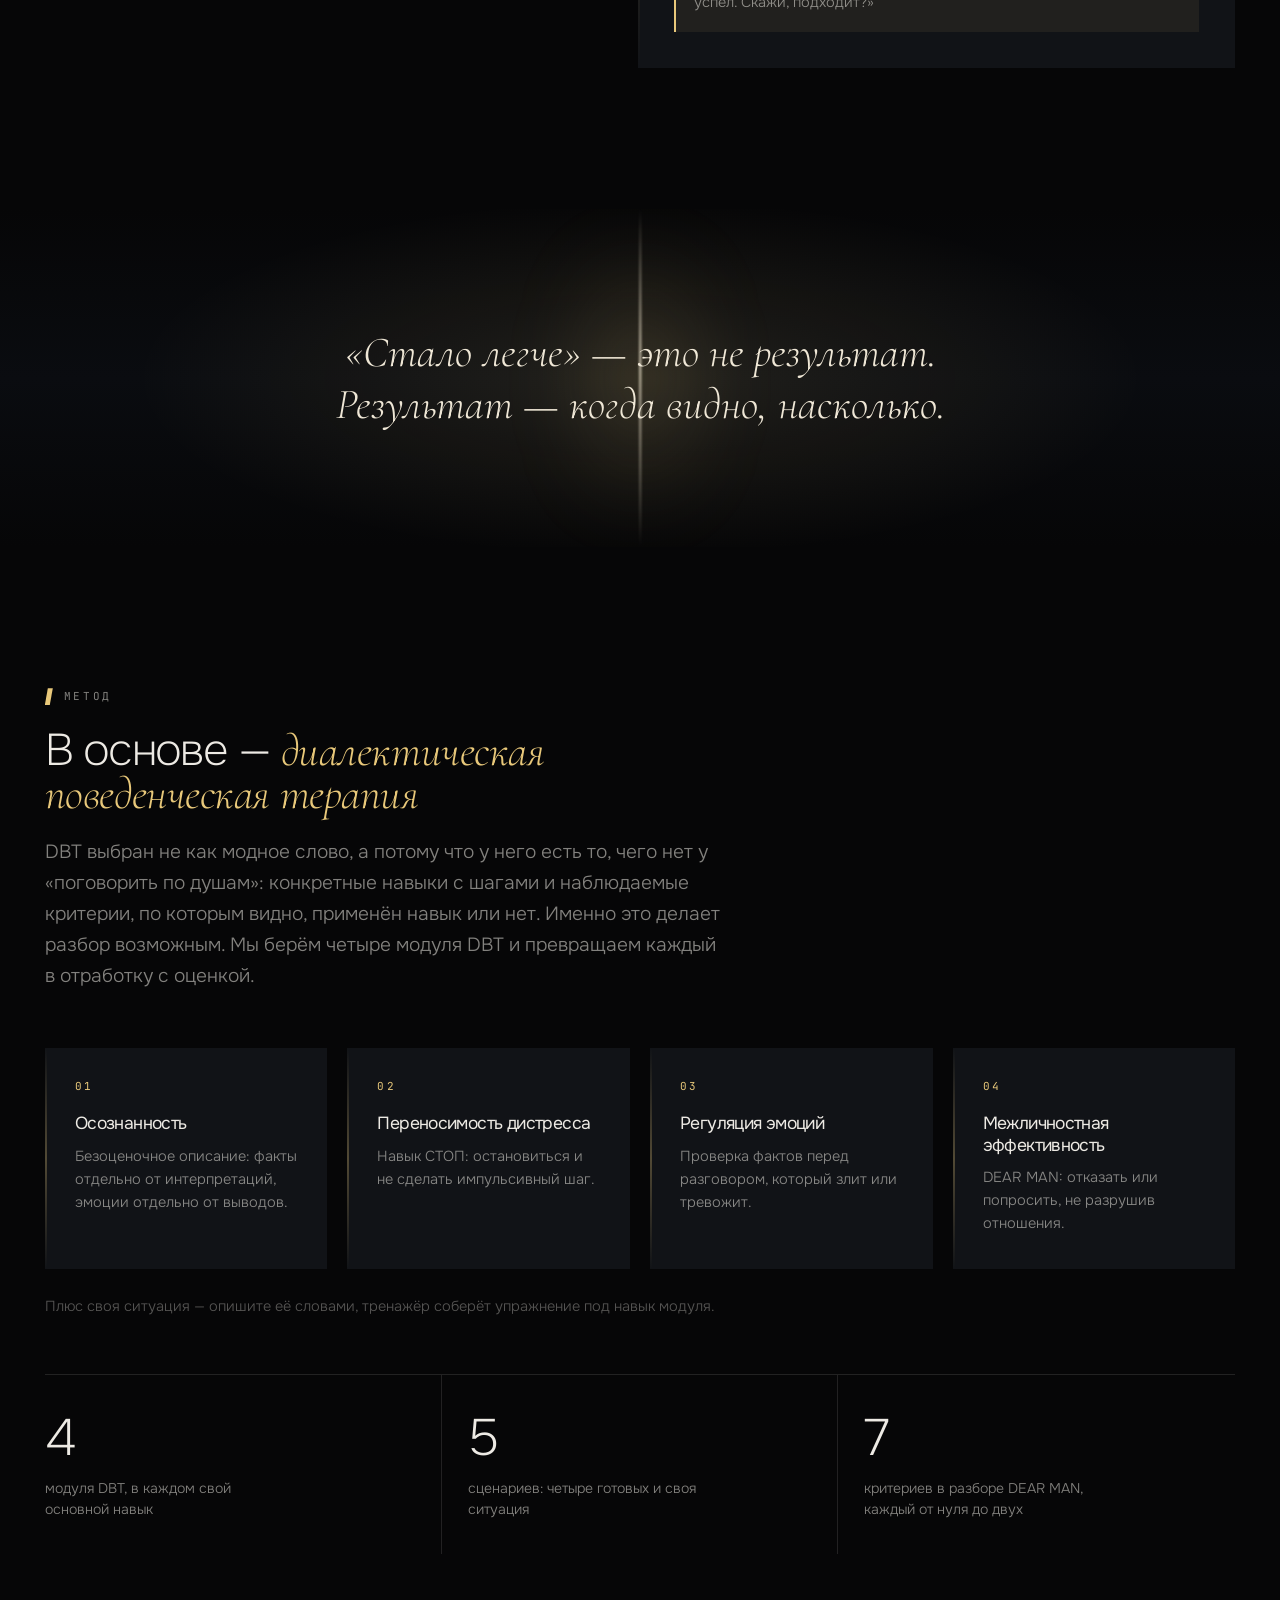
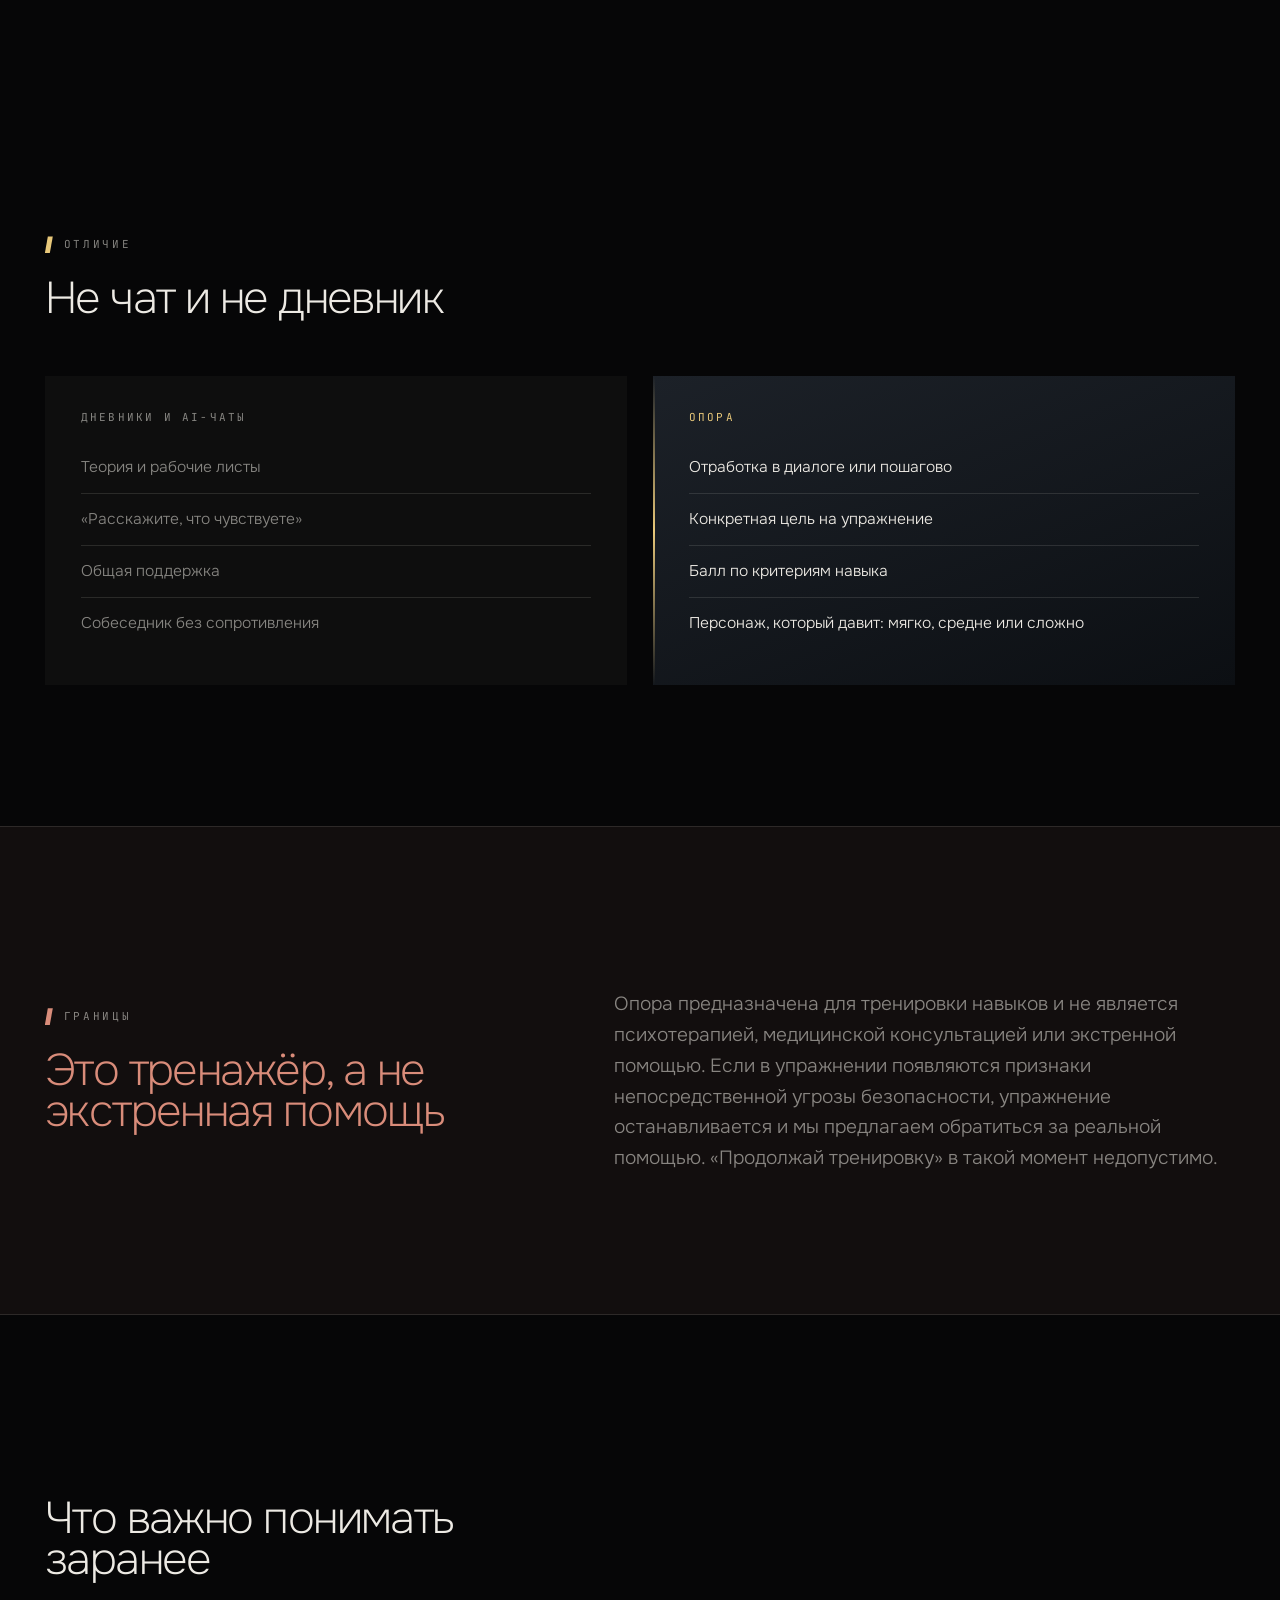
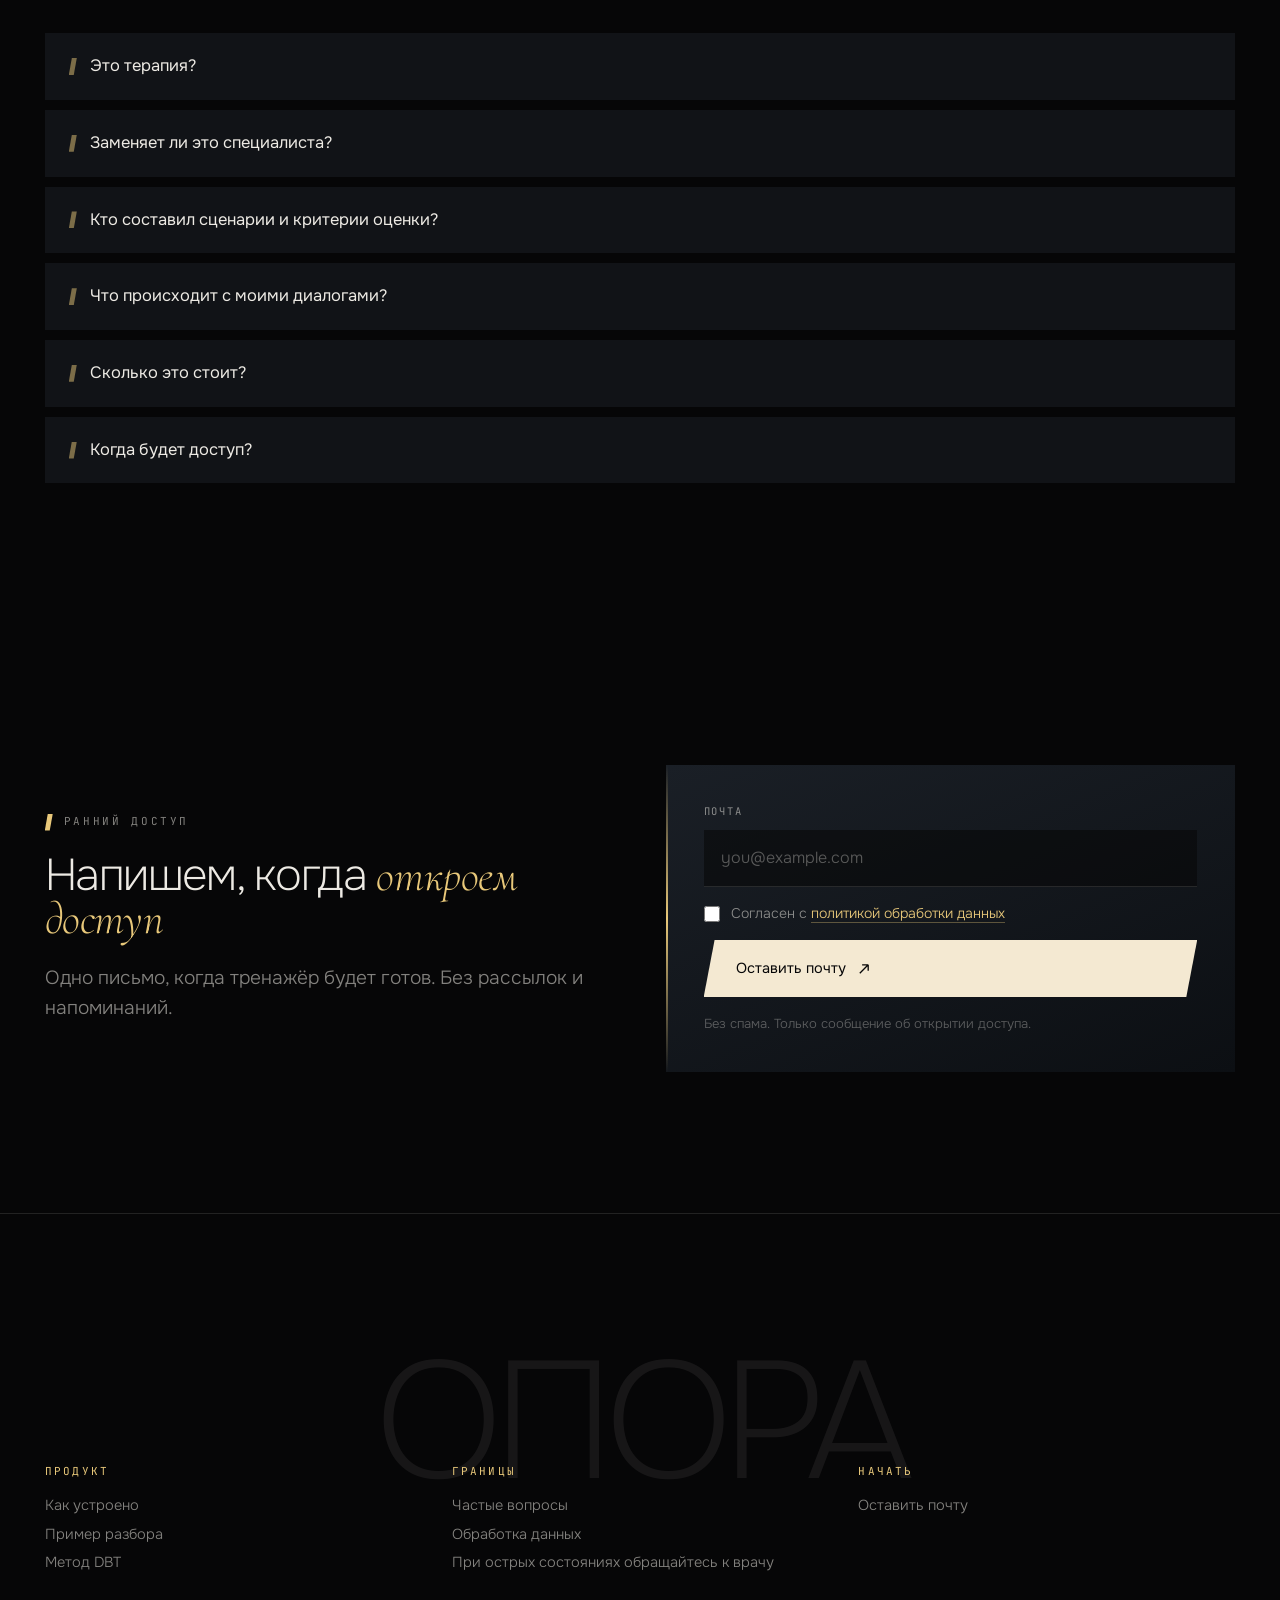
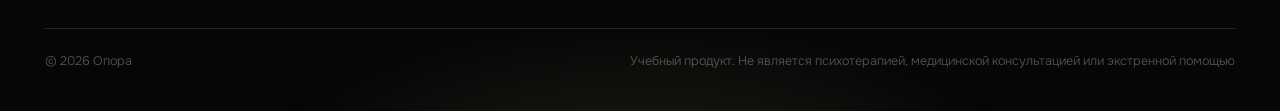
==== commit a875e77a: "Redesign as "Опора" in the Просвет art direction Rebrand to the working name Опора; DBT is now frame" ====
--- a/index.html
+++ b/index.html
@@ -3,15 +3,15 @@
 <head>
 <meta charset="utf-8" />
 <meta name="viewport" content="width=device-width, initial-scale=1" />
-<title>DBT-тренажёр — отработайте трудный разговор заранее</title>
-<meta name="description" content="Тренажёр навыков DBT: ролевой диалог или guided-упражнение по жизненной ситуации, разбор по критериям навыка, пример более сильного ответа. Учебный продукт, не терапия." />
-<meta name="theme-color" content="#f3efe6" />
+<title>Опора — тренажёр навыков DBT</title>
+<meta name="description" content="Опора — тренажёр навыков DBT: жизненная ситуация, ролевой диалог или пошаговое упражнение, разбор по критериям навыка и пример более сильного ответа. Учебный продукт, не терапия." />
+<meta name="theme-color" content="#060607" />
 <link rel="icon" href="./assets/favicon.svg" type="image/svg+xml" />
 <link rel="canonical" href="./" />
 
 <meta property="og:type" content="website" />
-<meta property="og:title" content="DBT-тренажёр — отработайте трудный разговор заранее" />
-<meta property="og:description" content="Ролевой диалог или guided-упражнение по жизненной ситуации, разбор по критериям навыка. Учебный продукт, не терапия." />
+<meta property="og:title" content="Опора — тренажёр навыков DBT" />
+<meta property="og:description" content="Отрепетируйте трудный разговор до того, как он случится. Разбор по критериям навыка, а не «молодец»." />
 <meta property="og:locale" content="ru_RU" />
 <meta name="twitter:card" content="summary" />
 
@@ -19,347 +19,360 @@
 </head>
 <body>
 
-<a class="skip-link" href="#main">Перейти к содержанию</a>
-
-<header class="site-header">
-  <div class="shell row-between">
-    <span class="brand">DBT-тренажёр</span>
-    <a class="btn" href="#early-access">Ранний доступ</a>
+<a class="skip" href="#main">Перейти к содержанию</a>
+
+<div class="atmo" aria-hidden="true"><i class="a1"></i><i class="a2"></i><i class="a3"></i></div>
+<div class="vignette" aria-hidden="true"></div>
+<div class="grain" aria-hidden="true"></div>
+
+<header class="hd" id="hd">
+  <div class="wrap">
+    <a class="logo" href="./"><span class="slit" aria-hidden="true"></span>Опора</a>
+    <nav>
+      <a href="#how">Как устроено</a>
+      <a href="#demo">Разбор</a>
+      <a href="#method">Метод</a>
+      <a href="#join">Ранний доступ</a>
+    </nav>
   </div>
 </header>
 
 <main id="main">
 
-  <section class="hero shell rise">
-    <div class="hero-grid">
+  <section class="hero">
+    <div class="wrap hero-grid">
       <div class="hero-copy">
-        <h1>Разговор пугает? Отрепетируйте.</h1>
-        <p class="lead">
-          Тренажёр навыков DBT: выбираете ситуацию из жизни, проходите её в диалоге с персонажем
-          или пошагово — и получаете разбор по критериям навыка, а не просто «молодец».
+        <div class="eyebrow rv"><b aria-hidden="true"></b>Тренажёр навыков DBT</div>
+        <h1 class="rv" style="transition-delay:.08s">Разговор пугает?<br />Отрепетируйте.</h1>
+        <p class="sub rv" style="transition-delay:.16s">
+          Берёте ситуацию из жизни, проходите её в диалоге с персонажем или пошагово —
+          и получаете разбор по критериям навыка, а не просто «молодец».
         </p>
-        <div class="row hero-actions">
-          <a class="btn" href="#early-access">Получить ранний доступ</a>
-          <a class="btn secondary" href="#demo">Посмотреть пример разбора</a>
-        </div>
-        <p class="micro-notice">
+        <div class="hero-actions rv" style="transition-delay:.24s">
+          <a class="btn" href="#join">Получить ранний доступ
+            <svg width="14" height="14" viewBox="0 0 15 15" fill="none" aria-hidden="true"><path d="M3 12L12 3M12 3H5.5M12 3v6.5" stroke="currentColor" stroke-width="1.4"/></svg>
+          </a>
+          <a class="btn ghost" href="#demo">Посмотреть разбор</a>
+        </div>
+        <p class="disclaimer rv" style="transition-delay:.32s">
           Учебный продукт. Не психотерапия, не медицинская консультация и не экстренная помощь.
         </p>
       </div>
-      <div class="hero-visual" aria-hidden="true">
-        <div class="floating-card panel">
-          <span class="eyebrow muted">Разбор DBT-коуча</span>
-          <div class="floating-head">
-            <strong class="floating-score">12<span>/14</span></strong>
-            <span class="floating-pct">86%</span>
+
+      <div class="stage rv" style="transition-delay:.4s">
+        <div class="monolith" tabindex="0" role="img"
+             aria-label="Тёмный камень с тонкой щелью тёплого света, которая медленно расширяется и сужается">
+          <div class="rock"></div>
+          <div class="pool" aria-hidden="true"></div>
+          <div class="seam" aria-hidden="true">
+            <i class="bloom"></i><i class="halo"></i><i class="core"></i>
           </div>
-          <ul class="mini-rows">
-            <li>
-              <span>Описание факта</span><b>2/2</b>
-              <div class="mini-bar"><span style="width:100%"></span></div>
-            </li>
-            <li>
-              <span>Чёткий отказ</span><b>2/2</b>
-              <div class="mini-bar"><span style="width:100%"></span></div>
-            </li>
-            <li>
-              <span>Подкрепление</span><b>1/2</b>
-              <div class="mini-bar"><span style="width:50%"></span></div>
-            </li>
+        </div>
+
+        <div class="proof" aria-hidden="true">
+          <span class="cap">Разбор навыка</span>
+          <div class="score"><b>12</b><u>из 14</u><em>86%</em></div>
+          <div class="crit"><span>Описание факта <u>2/2</u></span><div class="bar"><i style="width:100%"></i></div></div>
+          <div class="crit"><span>Чёткий отказ <u>2/2</u></span><div class="bar"><i style="width:100%"></i></div></div>
+          <div class="crit"><span>Подкрепление <u>1/2</u></span><div class="bar"><i style="width:50%"></i></div></div>
+        </div>
+      </div>
+    </div>
+
+    <div class="fade" aria-hidden="true"><i></i><i></i><i></i><u></u></div>
+  </section>
+
+  <section id="how">
+    <div class="wrap">
+      <div class="problem-grid">
+        <div>
+          <div class="label rv"><b aria-hidden="true"></b>Зачем</div>
+          <h2 class="rv" style="transition-delay:.06s">Навык нельзя выучить <i>только из теории</i></h2>
+          <p class="lead rv" style="transition-delay:.12s">
+            Между сессиями с терапевтом и чтением рабочих тетрадей почти нет места, где можно
+            безопасно отработать отказ, паузу перед импульсом или проверку фактов — и узнать, что
+            именно получилось, а что нет. Дневники фиксируют чувства. Общие AI-чаты сочувствуют.
+            Отработку с разбором не даёт никто.
+          </p>
+        </div>
+        <blockquote class="pull rv" style="transition-delay:.18s">
+          Дневники фиксируют чувства.<br />Опора показывает, насколько получилось.
+        </blockquote>
+      </div>
+
+      <ol class="steps">
+        <li class="rv"><em>01</em><strong>Выбираете ситуацию</strong>
+          <p>Свою или готовую, и уровень давления собеседника: мягкий, средний или сложный.</p></li>
+        <li class="rv" style="transition-delay:.08s"><em>02</em><strong>Проходите её</strong>
+          <p>Диалог с персонажем или пошаговое упражнение без персонажа.</p></li>
+        <li class="rv" style="transition-delay:.16s"><em>03</em><strong>Получаете разбор</strong>
+          <p>Балл от нуля до двух по каждому критерию навыка и пример более сильного ответа.</p></li>
+        <li class="rv" style="transition-delay:.24s"><em>04</em><strong>Проходите заново</strong>
+          <p>Тот же навык, но другой поворот разговора.</p></li>
+      </ol>
+    </div>
+  </section>
+
+  <section id="demo">
+    <div class="wrap">
+      <div class="label rv"><b aria-hidden="true"></b>Разбор</div>
+      <h2 class="rv" style="transition-delay:.06s">Не «отлично», а <i>по каким критериям</i></h2>
+      <p class="lead rv" style="transition-delay:.12s">
+        Ниже — реальный сценарий тренажёра и то, как выглядит разбор ответа.
+        Статичный пример интерфейса, не работающий диалог.
+      </p>
+
+      <div class="demo-grid">
+        <article class="slab rv">
+          <span class="tag">Межличностная эффективность / DEAR MAN</span>
+          <h3>Отказать человеку, сохранив отношения</h3>
+          <p class="situation">
+            Вечер пятницы. Вы устали, и на выходные у вас свои планы. Коллега просит взять на себя
+            его часть проекта, потому что он «не успевает» к понедельнику. Ваша задача — отказать
+            так, чтобы сохранить рабочие отношения.
+          </p>
+          <dl class="meta">
+            <div><dt>Цель</dt><dd>Спокойно и ясно отказаться от работы в выходные</dd></div>
+            <div><dt>Персонаж</dt><dd>Игорь, коллега из соседнего отдела. Обаятельный, умеет уговаривать</dd></div>
+            <div><dt>Давление</dt><dd>Среднее</dd></div>
+          </dl>
+          <div class="chat">
+            <p class="bubble them">Слушай, выручи? Мне одному не успеть, а тебе там пара часов на выходных. Если сорвём дедлайн, влетит обоим отделам.</p>
+            <p class="bubble you">Игорь, я слышу, что тебе нужно успеть к понедельнику. У меня в эти выходные свои планы, и в этот раз я не смогу взять часть проекта на себя. Если хочешь, в понедельник в девять могу двадцать минут помочь тебе расставить приоритеты.</p>
+          </div>
+        </article>
+
+        <article class="slab rv" style="transition-delay:.1s">
+          <span class="tag">Оценка по рубрике навыка</span>
+          <div class="verdict"><b>12</b><u>из 14</u><em>86%</em></div>
+
+          <div class="row-crit"><div class="top"><strong>Описание факта</strong><u>2/2</u></div>
+            <p>Ясно назван факт: у Игоря дедлайн в понедельник.</p></div>
+          <div class="row-crit"><div class="top"><strong>Выражение своей позиции</strong><u>2/2</u></div>
+            <p>Названы свои планы на выходные как причина отказа.</p></div>
+          <div class="row-crit"><div class="top"><strong>Чёткий отказ</strong><u>2/2</u></div>
+            <p>Отказ сформулирован прямо, без смягчающих оговорок.</p></div>
+          <div class="row-crit"><div class="top"><strong>Подкрепление</strong><u>1/2</u></div>
+            <p>Предложена помощь в понедельник, но польза для отношений не проговорена отдельно.</p></div>
+          <div class="row-crit"><div class="top"><strong>Удержание фокуса</strong><u>2/2</u></div>
+            <p>Ответ не свернул в оправдания и не ушёл в объяснение личных планов.</p></div>
+          <div class="row-crit"><div class="top"><strong>Уверенная подача</strong><u>2/2</u></div>
+            <p>Тон спокойный, без извинений и «может быть».</p></div>
+          <div class="row-crit"><div class="top"><strong>Готовность договариваться</strong><u>1/2</u></div>
+            <p>Есть конкретное предложение, но нет вопроса, удобно ли это Игорю.</p></div>
+
+          <div class="after">
+            <p><strong>Что получилось.</strong> Прямой отказ без оправданий, спокойный тон, конкретная альтернатива вместо голого «нет».</p>
+            <p><strong>Что улучшить.</strong> Уточнить у Игоря, подходит ли предложенное время, и явно назвать пользу для рабочих отношений.</p>
+            <p class="suggest">
+              <strong>Более сильный вариант.</strong> «Игорь, я слышу, что тебе тяжело успеть
+              к понедельнику. В эти выходные я не смогу взять часть проекта — у меня свои планы.
+              Если поможет, в понедельник в девять могу двадцать минут посмотреть с тобой
+              приоритеты, чтобы ты сам всё успел. Скажи, подходит?»
+            </p>
+          </div>
+        </article>
+      </div>
+    </div>
+  </section>
+
+  <div class="band">
+    <div class="beam-halo" aria-hidden="true"></div>
+    <div class="beam" aria-hidden="true"></div>
+    <p class="line">«Стало легче» — это не результат.<br />Результат — когда видно, насколько.</p>
+  </div>
+
+  <section id="method">
+    <div class="wrap">
+      <div class="label rv"><b aria-hidden="true"></b>Метод</div>
+      <h2 class="rv" style="transition-delay:.06s">В основе — <i>диалектическая поведенческая терапия</i></h2>
+      <p class="lead rv" style="transition-delay:.12s">
+        DBT выбран не как модное слово, а потому что у него есть то, чего нет у «поговорить
+        по душам»: конкретные навыки с шагами и наблюдаемые критерии, по которым видно,
+        применён навык или нет. Именно это делает разбор возможным. Мы берём четыре модуля
+        DBT и превращаем каждый в отработку с оценкой.
+      </p>
+
+      <div class="mods">
+        <article class="mod rv"><em>01</em><h3>Осознанность</h3>
+          <p>Безоценочное описание: факты отдельно от интерпретаций, эмоции отдельно от выводов.</p></article>
+        <article class="mod rv" style="transition-delay:.08s"><em>02</em><h3>Переносимость дистресса</h3>
+          <p>Навык СТОП: остановиться и не сделать импульсивный шаг.</p></article>
+        <article class="mod rv" style="transition-delay:.16s"><em>03</em><h3>Регуляция эмоций</h3>
+          <p>Проверка фактов перед разговором, который злит или тревожит.</p></article>
+        <article class="mod rv" style="transition-delay:.24s"><em>04</em><h3>Межличностная эффективность</h3>
+          <p>DEAR MAN: отказать или попросить, не разрушив отношения.</p></article>
+      </div>
+      <p class="note rv">Плюс своя ситуация — опишите её словами, тренажёр соберёт упражнение под навык модуля.</p>
+
+      <div class="nums">
+        <div class="num rv"><b>4</b><u>модуля DBT, в каждом свой основной навык</u></div>
+        <div class="num rv" style="transition-delay:.08s"><b>5</b><u>сценариев: четыре готовых и своя ситуация</u></div>
+        <div class="num rv" style="transition-delay:.16s"><b>7</b><u>критериев в разборе DEAR MAN, каждый от нуля до двух</u></div>
+      </div>
+    </div>
+  </section>
+
+  <section id="diff">
+    <div class="wrap">
+      <div class="label rv"><b aria-hidden="true"></b>Отличие</div>
+      <h2 class="rv" style="transition-delay:.06s">Не чат и не дневник</h2>
+
+      <div class="compare">
+        <div class="panel-c rv">
+          <h3>Дневники и AI-чаты</h3>
+          <ul>
+            <li>Теория и рабочие листы</li>
+            <li>«Расскажите, что чувствуете»</li>
+            <li>Общая поддержка</li>
+            <li>Собеседник без сопротивления</li>
           </ul>
         </div>
-      </div>
-    </div>
-  </section>
-
-  <section class="section shell" id="problem">
-    <div class="problem-grid">
-      <div>
-        <h2>Навык нельзя выучить только из теории</h2>
-        <p class="lead">
-          Между сессиями с терапевтом и чтением рабочих тетрадей почти нет места, где можно
-          безопасно отработать отказ, паузу перед импульсом или проверку фактов — и узнать, что
-          именно получилось, а что нет. Дневники фиксируют чувства. Общие AI-чаты сочувствуют.
-          Отработку с разбором не даёт никто.
+        <div class="panel-c lit rv" style="transition-delay:.1s">
+          <h3>Опора</h3>
+          <ul>
+            <li>Отработка в диалоге или пошагово</li>
+            <li>Конкретная цель на упражнение</li>
+            <li>Балл по критериям навыка</li>
+            <li>Персонаж, который давит: мягко, средне или сложно</li>
+          </ul>
+        </div>
+      </div>
+    </div>
+  </section>
+
+  <section class="safety">
+    <div class="wrap safety-grid">
+      <div>
+        <div class="label rv"><b aria-hidden="true"></b>Границы</div>
+        <h2 class="rv" style="transition-delay:.06s">Это тренажёр, а не экстренная помощь</h2>
+      </div>
+      <p class="lead rv" style="transition-delay:.12s">
+        Опора предназначена для тренировки навыков и не является психотерапией, медицинской
+        консультацией или экстренной помощью. Если в упражнении появляются признаки
+        непосредственной угрозы безопасности, упражнение останавливается и мы предлагаем
+        обратиться за реальной помощью. «Продолжай тренировку» в такой момент недопустимо.
+      </p>
+    </div>
+  </section>
+
+  <section id="faq">
+    <div class="wrap">
+      <div class="label rv"><b aria-hidden="true"></b>Вопросы</div>
+      <h2 class="rv" style="transition-delay:.06s">Что важно понимать заранее</h2>
+      <div class="faq">
+        <details class="rv"><summary>Это терапия?</summary>
+          <p>Нет. Это тренажёр конкретных навыков DBT: отработка в диалоге и разбор по критериям. Терапию, диагностику и лечение он не заменяет.</p></details>
+        <details class="rv"><summary>Заменяет ли это специалиста?</summary>
+          <p>Нет. Это дополнение к работе с терапевтом или к самостоятельному изучению DBT, а не замена им.</p></details>
+        <details class="rv"><summary>Кто составил сценарии и критерии оценки?</summary>
+          <p>Ситуации и рубрики основаны на стандартных навыках DBT: DEAR MAN, СТОП, проверка фактов, безоценочное описание. Содержание курирует человек, отвечающий за методологию.</p></details>
+        <details class="rv"><summary>Что происходит с моими диалогами?</summary>
+          <p>Диалоги привязаны к вашему аккаунту и доступны только вам. Вход по почте или через Telegram.</p></details>
+        <details class="rv"><summary>Сколько это стоит?</summary>
+          <p>Пока продукт в раннем доступе. Оставьте почту — напишем, когда откроем доступ и определимся с условиями.</p></details>
+        <details class="rv"><summary>Когда будет доступ?</summary>
+          <p>Мы собираем список заинтересованных прямо сейчас. Дата открытия появится здесь и в письме тем, кто оставил почту.</p></details>
+      </div>
+    </div>
+  </section>
+
+  <section id="join">
+    <div class="wrap cta-grid">
+      <div>
+        <div class="label rv"><b aria-hidden="true"></b>Ранний доступ</div>
+        <h2 class="rv" style="transition-delay:.06s">Напишем, когда <i>откроем доступ</i></h2>
+        <p class="lead rv" style="transition-delay:.12s">
+          Одно письмо, когда тренажёр будет готов. Без рассылок и напоминаний.
         </p>
       </div>
-      <blockquote class="pull-quote">
-        Дневники фиксируют чувства.<br />Мы даём цифру по критериям.
-      </blockquote>
-    </div>
-  </section>
-
-  <section class="section shell" id="how">
-    <h2>Как это работает</h2>
-    <ol class="steps">
-      <li>
-        <span class="step-n">1</span>
-        <div>
-          <strong>Выбираете сценарий</strong>
-          <p>Свою ситуацию или готовую, и уровень давления собеседника: мягкий, средний или сложный.</p>
-        </div>
-      </li>
-      <li>
-        <span class="step-n">2</span>
-        <div>
-          <strong>Проходите его</strong>
-          <p>Диалог с персонажем или пошаговое упражнение без персонажа.</p>
-        </div>
-      </li>
-      <li>
-        <span class="step-n">3</span>
-        <div>
-          <strong>Получаете разбор</strong>
-          <p>Балл 0–2 по каждому критерию навыка, что сработало, что нет, пример более сильного ответа.</p>
-        </div>
-      </li>
-      <li>
-        <span class="step-n">4</span>
-        <div>
-          <strong>Повторяете</strong>
-          <p>С тем же навыком, но другим поворотом разговора.</p>
-        </div>
-      </li>
-    </ol>
-  </section>
-
-  <section class="section bleed shell" id="demo">
-    <h2>Не «отлично», а по каким критериям — вот пример</h2>
-    <p class="lead">
-      Ниже — реальный сценарий и то, как выглядит разбор ответа.
-      <strong>Статичный пример интерфейса, не работающий диалог.</strong>
-    </p>
-
-    <div class="demo-grid">
-      <div class="panel demo-scenario">
-        <small class="muted eyebrow">Interpersonal Effectiveness · DEAR MAN</small>
-        <h3>Отказать человеку, сохранив отношения</h3>
-        <p class="muted">
-          Вечер пятницы. Вы устали, и на выходные у вас свои планы. Коллега просит взять на себя
-          его часть проекта, потому что он «не успевает» к понедельнику. Ваша задача — отказать
-          так, чтобы сохранить рабочие отношения.
-        </p>
-        <p class="muted"><strong>Цель:</strong> спокойно и ясно отказаться от работы в выходные.</p>
-        <p class="muted"><strong>Персонаж:</strong> Игорь, коллега из соседнего отдела. Общительный,
-          обаятельный, умеет уговаривать.</p>
-
-        <div class="chat">
-          <div class="bubble assistant">
-            «Слушай, выручи? Мне одному не успеть, а тебе там — пара часов на выходных. Если
-            сорвём дедлайн, влетит обоим отделам.»
+
+      <div class="rv" style="transition-delay:.18s">
+        <form class="form" id="form" novalidate>
+          <div>
+            <label class="f-label" for="email">Почта</label>
+            <input class="field" type="email" id="email" name="email" required
+                   placeholder="you@example.com" autocomplete="email" />
           </div>
-          <div class="bubble user">
-            «Игорь, я слышу, что тебе нужно успеть к понедельнику. У меня в эти выходные свои
-            планы, и в этот раз я не смогу взять часть проекта на себя. Если хочешь, в понедельник
-            в 9 утра могу 20 минут помочь тебе расставить приоритеты.»
-          </div>
-        </div>
-      </div>
-
-      <div class="panel demo-eval">
-        <h3>Разбор DBT-коуча</h3>
-        <div class="stat">
-          <strong>12 / 14</strong>
-          <span class="muted">86%</span>
-        </div>
-
-        <div class="criterion">
-          <strong>Описание факта: 2/2</strong>
-          <p>Ясно назван факт: у Игоря дедлайн в понедельник.</p>
-        </div>
-        <div class="criterion">
-          <strong>Выражение своей позиции: 2/2</strong>
-          <p>Названы свои планы на выходные как причина отказа.</p>
-        </div>
-        <div class="criterion">
-          <strong>Чёткий отказ: 2/2</strong>
-          <p>Отказ сформулирован прямо: «не смогу взять часть проекта».</p>
-        </div>
-        <div class="criterion">
-          <strong>Подкрепление: 1/2</strong>
-          <p>Предложена помощь в понедельник, но польза для отношений не проговорена отдельно.</p>
-        </div>
-        <div class="criterion">
-          <strong>Удержание фокуса: 2/2</strong>
-          <p>Ответ не свернул в оправдания и не ушёл в объяснение личных планов.</p>
-        </div>
-        <div class="criterion">
-          <strong>Уверенная подача: 2/2</strong>
-          <p>Тон спокойный, без извинений и «может быть».</p>
-        </div>
-        <div class="criterion">
-          <strong>Готовность договариваться: 1/2</strong>
-          <p>Есть конкретное предложение, но нет вопроса, удобно ли это Игорю.</p>
-        </div>
-
-        <p><strong>Что получилось:</strong> прямой отказ без оправданий · спокойный тон ·
-          конкретная альтернатива вместо голого «нет».</p>
-        <p><strong>Что улучшить:</strong> уточнить у Игоря, подходит ли предложенное время ·
-          явно назвать пользу для рабочих отношений.</p>
-        <p class="notice">
-          <strong>Возможный вариант:</strong> «Игорь, я слышу, что тебе тяжело успеть к
-          понедельнику. В эти выходные я не смогу взять часть проекта — у меня свои планы. Если
-          поможет, в понедельник в 9 утра могу 20 минут посмотреть с тобой приоритеты, чтобы ты
-          сам всё успел. Скажи, подходит?»
-        </p>
-      </div>
-    </div>
-  </section>
-
-  <section class="section shell" id="modules">
-    <h2>Четыре модуля DBT</h2>
-    <div class="cards-grid">
-      <div class="card">
-        <div class="card-icon">01</div>
-        <h3>Mindfulness</h3>
-        <p>Безоценочное описание: факты отдельно от интерпретаций, эмоции отдельно от выводов.</p>
-      </div>
-      <div class="card">
-        <div class="card-icon">02</div>
-        <h3>Distress Tolerance</h3>
-        <p>Навык СТОП: остановиться и не сделать импульсивный шаг.</p>
-      </div>
-      <div class="card">
-        <div class="card-icon">03</div>
-        <h3>Emotion Regulation</h3>
-        <p>Проверка фактов перед разговором, который вас злит или тревожит.</p>
-      </div>
-      <div class="card">
-        <div class="card-icon">04</div>
-        <h3>Interpersonal Effectiveness</h3>
-        <p>DEAR MAN: отказать или попросить, не разрушив отношения.</p>
-      </div>
-    </div>
-    <p class="muted note">Плюс своя ситуация — опишите её своими словами, тренажёр соберёт упражнение под навык модуля.</p>
-  </section>
-
-  <section class="section shell" id="difference">
-    <h2>Чем отличаемся</h2>
-    <div class="compare">
-      <div class="panel compare-muted">
-        <h3>Дневники и AI-чаты</h3>
-        <ul class="clean-list">
-          <li>Теория и рабочие листы</li>
-          <li>«Расскажи, что чувствуешь»</li>
-          <li>Общая поддержка</li>
-          <li>Собеседник без сопротивления</li>
-        </ul>
-      </div>
-      <div class="panel compare-accent">
-        <h3>DBT-тренажёр</h3>
-        <ul class="clean-list">
-          <li>Отработка в диалоге или пошагово</li>
-          <li>Конкретная цель на упражнение</li>
-          <li>Балл по критериям навыка</li>
-          <li>Персонаж, который давит: мягко / средне / сложно</li>
-        </ul>
-      </div>
-    </div>
-    <p class="callout">
-      Не чат и не дневник — структурированная практика навыка с оценкой по критериям, ролевым
-      диалогом и сценариями из жизни.
-    </p>
-  </section>
-
-  <section class="section safety-section bleed shell" id="safety">
-    <div class="safety-grid">
-      <h2>Это тренажёр, а не экстренная помощь</h2>
-      <p class="lead">
-        Это приложение предназначено для тренировки навыков и не является психотерапией,
-        медицинской консультацией или экстренной помощью. Если в упражнении появляются признаки
-        непосредственной угрозы безопасности, упражнение останавливается, и мы предлагаем
-        обратиться за реальной помощью — «продолжай тренировку» в такой момент недопустимо.
-      </p>
-    </div>
-  </section>
-
-  <section class="section shell" id="faq">
-    <h2>Вопросы</h2>
-    <div class="faq-list">
-      <details>
-        <summary>Это терапия?</summary>
-        <p>Нет. Это тренажёр конкретных навыков DBT: отработка в диалоге и разбор по критериям.
-          Терапию, диагностику и лечение он не заменяет.</p>
-      </details>
-      <details>
-        <summary>Заменяет ли это специалиста?</summary>
-        <p>Нет. Это дополнение к работе с терапевтом или самостоятельному изучению DBT, а не
-          замена им.</p>
-      </details>
-      <details>
-        <summary>Кто придумал сценарии и критерии оценки?</summary>
-        <p>Ситуации и rubric основаны на стандартных навыках DBT (DEAR MAN, СТОП, проверка фактов,
-          безоценочное описание) и составлены человеком, курирующим содержание продукта.</p>
-      </details>
-      <details>
-        <summary>Что происходит с моими диалогами?</summary>
-        <p>Диалоги привязаны к вашему аккаунту и доступны только вам. Регистрация — по почте или
-          через Telegram.</p>
-      </details>
-      <details>
-        <summary>Сколько это стоит?</summary>
-        <p>Пока продукт в раннем доступе. Оставьте почту — напишем, когда откроем доступ и
-          определимся с условиями.</p>
-      </details>
-      <details>
-        <summary>Когда будет доступ?</summary>
-        <p>Мы собираем список заинтересованных прямо сейчас. Дата открытого доступа появится
-          здесь и в письме тем, кто оставил почту.</p>
-      </details>
-    </div>
-  </section>
-
-  <section class="section cta-section shell" id="early-access">
-    <div class="cta-grid">
-      <h2>Оставьте почту — напишем, когда откроем доступ</h2>
-
-      <div class="cta-form-slot">
-    <form class="panel waitlist-form" id="waitlist-form" novalidate>
-      <label class="field-label" for="email">
-        <span class="label">Почта</span>
-        <input class="field" type="email" id="email" name="email" required placeholder="you@example.com" />
-      </label>
-      <label class="checkbox-row">
-        <input type="checkbox" id="consent" name="consent" required />
-        <span>Согласен(на) с <a href="./privacy.html">политикой обработки данных</a></span>
-      </label>
-      <button class="btn" type="submit">Оставить почту</button>
-      <p class="muted form-note">Без спама. Только сообщение об открытии доступа.</p>
-    </form>
-
-    <p class="panel notice" id="form-success" hidden>
-      Спасибо! Мы напишем на указанную почту, когда откроем доступ.
-    </p>
+          <label class="consent">
+            <input type="checkbox" id="consent" name="consent" required />
+            <span>Согласен с <a href="./privacy.html">политикой обработки данных</a></span>
+          </label>
+          <button class="btn" type="submit">Оставить почту
+            <svg width="14" height="14" viewBox="0 0 15 15" fill="none" aria-hidden="true"><path d="M3 12L12 3M12 3H5.5M12 3v6.5" stroke="currentColor" stroke-width="1.4"/></svg>
+          </button>
+          <p class="hint">Без спама. Только сообщение об открытии доступа.</p>
+        </form>
+        <p class="done" id="done" hidden>Спасибо. Мы напишем на указанную почту, когда откроем доступ.</p>
       </div>
     </div>
   </section>
 
 </main>
 
-<footer class="site-footer">
-  <div class="shell stack">
-    <p class="notice">
-      Учебный продукт. Не является психотерапией, медицинской консультацией или экстренной помощью.
-    </p>
-    <p class="muted">
-      © 2026 DBT-тренажёр · <a href="./privacy.html">Политика обработки данных</a>
-    </p>
+<footer>
+  <div class="bg" aria-hidden="true"></div>
+  <div class="wrap">
+    <div class="huge" aria-hidden="true">ОПОРА</div>
+    <div class="fcols">
+      <div>
+        <h4>Продукт</h4>
+        <a href="#how">Как устроено</a>
+        <a href="#demo">Пример разбора</a>
+        <a href="#method">Метод DBT</a>
+      </div>
+      <div>
+        <h4>Границы</h4>
+        <a href="#faq">Частые вопросы</a>
+        <a href="./privacy.html">Обработка данных</a>
+        <p>При острых состояниях обращайтесь к врачу</p>
+      </div>
+      <div>
+        <h4>Начать</h4>
+        <a href="#join">Оставить почту</a>
+      </div>
+    </div>
+    <div class="fbot">
+      <span>© 2026 Опора</span>
+      <span>Учебный продукт. Не является психотерапией, медицинской консультацией или экстренной помощью</span>
+    </div>
   </div>
 </footer>
 
 <script>
-  // Локальный демо-режим: формы ещё нет на бэкенде (Formspree/Tally — см. README).
-  // При реальном подключении заменить preventDefault-обработчик на настоящий action формы.
-  document.getElementById('waitlist-form').addEventListener('submit', function (event) {
-    event.preventDefault();
-    var email = document.getElementById('email');
-    if (!email.value || !email.checkValidity()) {
-      email.focus();
-      return;
-    }
-    this.hidden = true;
-    document.getElementById('form-success').hidden = false;
+/* появление со стаггером */
+var io = new IntersectionObserver(function (es) {
+  es.forEach(function (e) {
+    if (e.isIntersecting) { e.target.classList.add('in'); io.unobserve(e.target); }
   });
+}, { threshold: .14, rootMargin: '0px 0px -7% 0px' });
+document.querySelectorAll('.rv').forEach(function (el) { io.observe(el); });
+
+/* шапка уплотняется после отрыва от первого экрана */
+addEventListener('scroll', function () {
+  document.getElementById('hd').classList.toggle('solid', scrollY > 60);
+}, { passive: true });
+
+/* камень и сцена реагируют на курсор с разной скоростью — только на десктопе */
+var mono = document.querySelector('.monolith');
+var reduce = matchMedia('(prefers-reduced-motion: reduce)');
+addEventListener('pointermove', function (e) {
+  if (innerWidth < 980 || reduce.matches || !mono) return;
+  var x = e.clientX / innerWidth - .5, y = e.clientY / innerHeight - .5;
+  mono.style.transform = 'translate3d(' + (x * -14) + 'px,' + (y * -8) + 'px,0)';
+}, { passive: true });
+
+/* Локальный демо-режим: форма ещё не подключена к сервису приёма (см. README).
+   При подключении заменить обработчик на настоящий action или fetch. */
+document.getElementById('form').addEventListener('submit', function (event) {
+  event.preventDefault();
+  var email = document.getElementById('email');
+  var consent = document.getElementById('consent');
+  if (!email.value || !email.checkValidity()) { email.focus(); return; }
+  if (!consent.checked) { consent.focus(); return; }
+  this.hidden = true;
+  document.getElementById('done').hidden = false;
+});
 </script>
 
 </body>
--- a/styles.css
+++ b/styles.css
@@ -1,826 +1,475 @@
-/* Токены и часть классов (.panel, .btn, .chat, .bubble, .criterion, .stat, .notice)
-   намеренно совпадают с dbt_trainer/frontend/src/app/globals.css — лендинг и приложение
-   должны выглядеть как один продукт. */
-
-:root {
-  --bg: #f3efe6;
-  --bg-deep: #e7dfd0;
-  --ink: #1c241c;
-  --muted: #5b6458;
-  --accent: #2f6b4f;
-  --accent-soft: #d7ebe0;
-  --warm: #b4783c;
-  --danger: #8b3a3a;
-  --card: rgba(255, 252, 246, 0.86);
-  --line: rgba(28, 36, 28, 0.12);
-  --shadow: 0 18px 50px rgba(40, 50, 35, 0.08);
-  --radius: 18px;
-  /* Без внешних шрифтов: системный serif/sans-стек. Самохостинг Fraunces/Source Sans —
-     отдельная задача полировки (см. README), не блокирует контент и деплой. */
-  --font-display: Georgia, "Iowan Old Style", "Times New Roman", serif;
-  --font-body: "Segoe UI", system-ui, -apple-system, sans-serif;
-}
-
-* {
-  box-sizing: border-box;
-}
-
-html {
-  scroll-behavior: smooth;
-}
-
-html,
-body {
-  margin: 0;
-  padding: 0;
-  min-height: 100%;
-  color: var(--ink);
-  font-family: var(--font-body);
-  /* clip (а не hidden) — не создаёт scroll-контейнер, поэтому full-bleed фоны
-     на 100vw не дают горизонтальной прокрутки и не ломают position: sticky. */
-  overflow-x: clip;
-}
-
-/* Mesh-градиент рисуется на всю ширину окна и «привязан» к верху страницы, а не
-   к контейнеру: на широком экране нет бежевых полей и эффекта коробки. */
-body {
-  background-color: var(--bg);
-  background-image:
-    radial-gradient(closest-side, rgba(47, 107, 79, 0.3), transparent),
-    radial-gradient(closest-side, rgba(180, 120, 60, 0.24), transparent),
-    radial-gradient(closest-side, rgba(215, 235, 224, 0.6), transparent);
-  background-size: 60vw 620px, 52vw 560px, 74vw 720px;
-  background-position: -10vw -180px, right -8vw top -160px, 52% -260px;
-  background-repeat: no-repeat;
-}
-
-/* Лёгкое зерно поверх всей страницы — убирает "цифровую" плоскость у градиентов.
-   Данные встроены как data-URI: без внешних запросов и без CDN. */
-body::before {
-  content: "";
-  position: fixed;
-  inset: 0;
-  pointer-events: none;
-  z-index: 9;
-  opacity: 0.055;
-  mix-blend-mode: overlay;
-  background-image: url("data:image/svg+xml,%3Csvg xmlns='http://www.w3.org/2000/svg' width='140' height='140'%3E%3Cfilter id='n'%3E%3CfeTurbulence type='fractalNoise' baseFrequency='0.85' numOctaves='2' stitchTiles='stitch'/%3E%3C/filter%3E%3Crect width='100%25' height='100%25' filter='url(%23n)'/%3E%3C/svg%3E");
-}
-
-.site-header,
-main,
-.site-footer {
-  position: relative;
-  z-index: 1;
-}
-
-/* Фон секции — во всю ширину окна, контент остаётся в контейнере. */
-.bleed {
-  position: relative;
-}
-
-.bleed::before {
-  content: "";
-  position: absolute;
-  top: 0;
-  bottom: 0;
-  left: 50%;
-  width: 100vw;
-  transform: translateX(-50%);
-  z-index: -1;
-}
-
-a {
-  color: inherit;
-}
-
-a:not(.btn) {
-  color: var(--accent);
-}
-
-button,
-input,
-textarea,
-select {
-  font: inherit;
-}
-
-h1,
-h2,
-h3 {
-  font-family: var(--font-display);
-  line-height: 1.15;
-  letter-spacing: -0.02em;
-  margin: 0 0 0.6em;
-}
-
-p {
-  line-height: 1.55;
-}
-
-.skip-link {
-  position: absolute;
-  left: -999px;
-  top: 0;
-  background: var(--ink);
-  color: #fff;
-  padding: 0.6rem 1rem;
-  border-radius: 0 0 10px 0;
-  z-index: 100;
-}
-
-.skip-link:focus {
-  left: 0;
-}
-
-.shell {
-  width: min(1440px, calc(100% - clamp(1.5rem, 7vw, 7rem)));
-  margin: 0 auto;
-}
-
-.row-between {
-  display: flex;
-  align-items: center;
-  justify-content: space-between;
-  gap: 1rem;
-}
-
-.row {
-  display: flex;
-  gap: 0.75rem;
-  flex-wrap: wrap;
-  align-items: center;
-}
-
-.stack {
-  display: grid;
-  gap: 0.6rem;
-}
-
-.muted {
-  color: var(--muted);
-}
-
-.lead {
-  color: var(--muted);
-  font-size: 1.08rem;
-  max-width: 42rem;
-}
-
-.note {
-  font-size: 0.92rem;
-}
-
-.notice {
-  border-left: 3px solid var(--accent);
-  padding-left: 0.9rem;
-  color: var(--muted);
-}
-
-.panel {
-  background: var(--card);
-  border: 1px solid var(--line);
-  border-radius: var(--radius);
-  box-shadow: var(--shadow);
-  padding: 1.25rem;
-  backdrop-filter: blur(8px);
-}
-
-/* —— Header —— */
-
-.site-header {
-  padding: 1.25rem 0;
-}
-
-.brand {
-  font-family: var(--font-display);
-  font-size: 1.3rem;
-  letter-spacing: -0.02em;
-}
-
-/* —— Buttons / fields (совпадают с приложением) —— */
-
-.btn {
-  display: inline-flex;
-  align-items: center;
-  justify-content: center;
-  gap: 0.4rem;
-  border: none;
-  border-radius: 999px;
-  padding: 0.7rem 1.15rem;
-  background: var(--accent);
-  color: white;
-  cursor: pointer;
-  text-decoration: none;
-  font-weight: 600;
-  transition: transform 160ms ease, opacity 160ms ease;
-}
-
-.btn:hover {
-  transform: translateY(-1px);
-}
-
-.btn.secondary {
-  background: transparent;
-  color: var(--ink);
-  border: 1px solid var(--line);
-}
-
-.field {
-  width: 100%;
-  border: 1px solid var(--line);
-  border-radius: 12px;
-  padding: 0.75rem 0.9rem;
-  background: #fff;
-  color: var(--ink);
-}
-
-/* —— Hero —— */
-
-.hero {
-  position: relative;
-  padding: clamp(1.5rem, 3.5vw, 3.5rem) 0 clamp(2rem, 4vw, 4rem);
-}
-
-.hero-grid {
-  display: grid;
-  /* minmax(0,…) — иначе длинные слова распирают колонку сверх её доли */
-  grid-template-columns: minmax(0, 1.12fr) minmax(0, 0.88fr);
-  gap: clamp(2rem, 5vw, 5rem);
-  align-items: center;
-  min-height: min(58vh, 540px);
-}
-
-.hero h1 {
-  /* Пологий наклон: на средних ширинах кегль не перерастает свою колонку,
-     на большом экране всё равно доходит до 4.7rem. */
-  font-size: clamp(2.3rem, 0.85rem + 3.05vw, 4.7rem);
-  max-width: 18ch;
-}
-
-.hero-actions {
-  margin: 1.6rem 0 1rem;
-}
-
-.micro-notice {
-  color: var(--muted);
-  font-size: 0.88rem;
-  border-left: 3px solid var(--accent);
-  padding-left: 0.9rem;
-  max-width: 42rem;
-}
-
-.hero-visual {
-  display: flex;
-  justify-content: center;
-}
-
-.floating-card {
-  width: min(440px, 100%);
-  padding: clamp(1.25rem, 2vw, 1.9rem);
-  transform: rotate(-2.5deg);
-  box-shadow: 0 34px 70px rgba(40, 50, 35, 0.18);
-}
-
-.floating-head {
-  display: flex;
-  align-items: baseline;
-  gap: 0.7rem;
-  margin: 0.4rem 0 1.25rem;
-}
-
-.floating-score {
-  font-family: var(--font-display);
-  font-size: clamp(2.4rem, 3.4vw, 3.4rem);
-  line-height: 1;
-}
-
-.floating-score span {
-  font-size: 0.42em;
-  color: var(--muted);
-  font-family: var(--font-body);
-}
-
-.floating-pct {
-  color: var(--accent);
-  font-weight: 600;
-}
-
-.mini-rows {
-  list-style: none;
-  margin: 0;
-  padding: 0;
-  display: grid;
-  gap: 0.85rem;
-}
-
-.mini-rows li {
-  display: grid;
-  grid-template-columns: 1fr auto;
-  gap: 0.35rem 0.5rem;
-  font-size: 0.9rem;
-}
-
-.mini-rows b {
-  font-variant-numeric: tabular-nums;
-}
-
-.mini-bar {
-  grid-column: 1 / -1;
-  height: 8px;
-  border-radius: 999px;
-  background: rgba(28, 36, 28, 0.08);
-  overflow: hidden;
-}
-
-.mini-bar span {
-  display: block;
-  height: 100%;
-  background: var(--accent);
-  border-radius: 999px;
-}
-
-/* —— Problem: текст + крупная цитата рядом, а не сплошной вертикальный блок —— */
-
-.problem-grid {
-  display: grid;
-  grid-template-columns: minmax(0, 1.1fr) minmax(0, 1fr);
-  gap: clamp(1.5rem, 4vw, 4rem);
-  align-items: center;
-}
-
-.pull-quote {
-  margin: 0;
-  padding: clamp(1.5rem, 2.5vw, 2.5rem) clamp(1.75rem, 3vw, 3rem);
-  border-left: 4px solid var(--accent);
-  background: var(--card);
-  border-radius: var(--radius);
-  font-family: var(--font-display);
-  font-size: clamp(1.4rem, 0.9rem + 1.3vw, 2.2rem);
-  line-height: 1.3;
-}
-
-/* —— Sections —— */
-
-.section {
-  padding: clamp(2.75rem, 5.5vw, 5.5rem) 0;
-}
-
-.section h2 {
-  font-size: clamp(1.6rem, 1rem + 1.8vw, 2.7rem);
-  max-width: 20ch;
-}
-
-.lead {
-  font-size: clamp(1rem, 0.95rem + 0.3vw, 1.25rem);
-}
-
-/* Та же mesh-палитра, что в hero, но заметно тише — цветной бэнд во всю ширину окна
-   под ключевой секцией с примером разбора. */
-#demo::before {
+/* ============================================================
+   ОПОРА — лендинг DBT-тренажёра
+   Концепция: «просвет» — щель тёплого света в тёмном камне.
+   Одна геометрическая форма (скошенная щель) проведена через
+   логотип, кнопки, маркеры лейблов, левый край карточек и футер.
+   Правила исполнения — proto/ANTI-SLOP.md, метод — proto/METHODOLOGY.md.
+   ============================================================ */
+
+/* ---------- шрифты: самохостинг, ноль внешних запросов ---------- */
+@font-face{font-family:Onest;font-style:normal;font-weight:200 600;font-display:swap;
+  src:url("./assets/fonts/onest-cyrillic.woff2") format("woff2");
+  unicode-range:U+0301,U+0400-045F,U+0490-0491,U+04B0-04B1,U+2116}
+@font-face{font-family:Onest;font-style:normal;font-weight:200 600;font-display:swap;
+  src:url("./assets/fonts/onest-latin.woff2") format("woff2");
+  unicode-range:U+0000-00FF,U+0131,U+0152-0153,U+02BB-02BC,U+02C6,U+02DA,U+02DC,U+2000-206F,U+20AC,U+2122,U+2212,U+FEFF,U+FFFD}
+@font-face{font-family:"Cormorant Garamond";font-style:italic;font-weight:300;font-display:swap;
+  src:url("./assets/fonts/cormorant-cyrillic.woff2") format("woff2");
+  unicode-range:U+0301,U+0400-045F,U+0490-0491,U+04B0-04B1,U+2116}
+@font-face{font-family:"Cormorant Garamond";font-style:italic;font-weight:300;font-display:swap;
+  src:url("./assets/fonts/cormorant-latin.woff2") format("woff2");
+  unicode-range:U+0000-00FF,U+0131,U+0152-0153,U+02BB-02BC,U+02C6,U+02DA,U+02DC,U+2000-206F,U+20AC,U+2122,U+2212,U+FEFF,U+FFFD}
+@font-face{font-family:"JetBrains Mono";font-style:normal;font-weight:400;font-display:swap;
+  src:url("./assets/fonts/jbmono-cyrillic.woff2") format("woff2");
+  unicode-range:U+0301,U+0400-045F,U+0490-0491,U+04B0-04B1,U+2116}
+@font-face{font-family:"JetBrains Mono";font-style:normal;font-weight:400;font-display:swap;
+  src:url("./assets/fonts/jbmono-latin.woff2") format("woff2");
+  unicode-range:U+0000-00FF,U+0131,U+0152-0153,U+02BB-02BC,U+02C6,U+02DA,U+02DC,U+2000-206F,U+20AC,U+2122,U+2212,U+FEFF,U+FFFD}
+
+/* ---------- токены ---------- */
+:root{
+  --void:#060607;
+  --stone:#111317;
+  --stone-2:#191C22;
+  --light:#F4E9D2;
+  --glow:#E8C87A;
+  --sage:#7C8C74;
+  --ink:#EDEAE4;
+  --mut:rgba(237,234,228,.54);
+  --mut-2:rgba(237,234,228,.34);
+  --line:rgba(237,234,228,.12);
+  --warn:#D98C7A;
+
+  --disp:Onest,"Segoe UI",system-ui,sans-serif;
+  --ser:"Cormorant Garamond",Georgia,serif;
+  --mono:"JetBrains Mono",ui-monospace,Consolas,monospace;
+
+  --ease:cubic-bezier(.22,1,.36,1);
+  --breath:11s;                          /* ритм вдох-пауза-выдох */
+  --air:clamp(84px,11vw,164px);          /* воздух между блоками */
+  --shell:min(1440px,calc(100% - clamp(1.5rem,7vw,7rem)));
+}
+
+*{margin:0;padding:0;box-sizing:border-box}
+html{scroll-behavior:smooth;overflow-x:clip}
+body{background:var(--void);color:var(--ink);font-family:var(--disp);font-weight:300;
+  font-size:17px;line-height:1.62;-webkit-font-smoothing:antialiased;overflow-x:clip}
+
+h1,h2,h3,h4{font-weight:200;letter-spacing:-.035em;line-height:.94}
+a{color:inherit;text-decoration:none}
+button,input,textarea{font:inherit;color:inherit}
+b,strong{font-weight:500}
+
+/* ---------- атмосфера: медленный дрейф тёплых и холодных пятен ----------
+   Даёт глубину вместо плоской заливки. Периоды 29/34/41 с — намеренно
+   вне ритма дыхания, чтобы движение не читалось как пульс. */
+.atmo{position:fixed;inset:-25vmax;z-index:0;pointer-events:none;filter:blur(80px);opacity:.6}
+.atmo i{position:absolute;border-radius:50%;mix-blend-mode:screen;will-change:transform}
+.atmo .a1{width:58vmax;height:58vmax;left:-8vmax;top:-8vmax;
+  background:radial-gradient(circle at 42% 42%,rgba(232,200,122,.17),transparent 66%);
+  animation:drift-a 29s ease-in-out infinite alternate}
+.atmo .a2{width:50vmax;height:50vmax;right:-12vmax;top:4vmax;
+  background:radial-gradient(circle at 50% 50%,rgba(124,140,116,.15),transparent 64%);
+  animation:drift-b 34s ease-in-out infinite alternate}
+.atmo .a3{width:46vmax;height:46vmax;left:26vmax;bottom:-18vmax;
+  background:radial-gradient(circle at 50% 50%,rgba(150,168,186,.11),transparent 62%);
+  animation:drift-c 41s ease-in-out infinite alternate}
+@keyframes drift-a{to{transform:translate3d(7vmax,5vmax,0) scale(1.16)}}
+@keyframes drift-b{to{transform:translate3d(-9vmax,8vmax,0) scale(.86)}}
+@keyframes drift-c{to{transform:translate3d(6vmax,-7vmax,0) scale(1.22)}}
+
+/* ---------- зерно ----------
+   Двойная роль: фактура «плёнки» и, главное, дизеринг —
+   разбивает полосы (banding) на тёмных градиентах. Без него
+   тёмный градиент на широком экране выглядит «пиксельным». */
+.grain{position:fixed;inset:0;z-index:60;pointer-events:none;opacity:.075;mix-blend-mode:overlay;
+  background-image:url("data:image/svg+xml,%3Csvg xmlns='http://www.w3.org/2000/svg' width='200' height='200'%3E%3Cfilter id='n'%3E%3CfeTurbulence type='fractalNoise' baseFrequency='.9' numOctaves='4' stitchTiles='stitch'/%3E%3C/filter%3E%3Crect width='100%25' height='100%25' filter='url(%23n)'/%3E%3C/svg%3E")}
+
+/* виньетка — незаметно собирает взгляд к центру */
+.vignette{position:fixed;inset:0;z-index:58;pointer-events:none;
+  background:radial-gradient(120% 90% at 50% 45%,transparent 52%,rgba(0,0,0,.42))}
+
+.wrap{position:relative;z-index:2;width:var(--shell);margin:0 auto}
+
+/* ---------- шапка ---------- */
+.hd{position:fixed;top:0;left:0;right:0;z-index:50;padding:20px 0;transition:.7s var(--ease)}
+.hd.solid{background:rgba(6,6,7,.74);backdrop-filter:blur(16px)}
+.hd .wrap{display:flex;align-items:center;justify-content:space-between;gap:28px}
+.logo{display:flex;align-items:center;gap:12px;font-size:15px;letter-spacing:.28em;
+  text-transform:uppercase;font-weight:400}
+/* логотип = сама метафора */
+.slit{width:12px;height:25px;flex:0 0 auto;
+  background:linear-gradient(180deg,var(--glow),rgba(232,200,122,.14));
+  clip-path:polygon(38% 0,100% 0,62% 100%,0 100%)}
+.hd nav{display:flex;gap:28px;font-size:14px;color:var(--mut)}
+.hd nav a{transition:color .45s var(--ease)}
+.hd nav a:hover,.hd nav a:focus-visible{color:var(--ink)}
+
+/* ---------- кнопки: форма щели в скосах ---------- */
+.btn{position:relative;display:inline-flex;align-items:center;gap:11px;padding:17px 32px;
+  font-size:14.5px;font-weight:400;color:var(--void);background:var(--light);cursor:pointer;border:0;
+  clip-path:polygon(11px 0,100% 0,calc(100% - 11px) 100%,0 100%);
+  transition:transform .5s var(--ease),background .5s var(--ease)}
+.btn:hover{transform:translateY(-2px);background:#FFF7E6}
+.btn:active{transform:translateY(0)}
+.btn.ghost{background:rgba(237,234,228,.07);color:var(--ink);backdrop-filter:blur(10px)}
+.btn.ghost:hover{background:rgba(237,234,228,.14)}
+.btn:disabled{opacity:.45;cursor:not-allowed;transform:none}
+.btn svg{flex:0 0 auto}
+
+/* ================= ГЕРОЙ ================= */
+.hero{position:relative;min-height:100svh;display:flex;align-items:center;
+  padding:clamp(110px,14vh,150px) 0 clamp(70px,10vh,110px)}
+.hero-grid{display:grid;grid-template-columns:minmax(0,1.06fr) minmax(0,.94fr);
+  gap:clamp(2rem,5vw,5.5rem);align-items:center;width:100%}
+
+.eyebrow{display:flex;align-items:center;gap:11px;font-family:var(--mono);font-size:11px;
+  letter-spacing:.26em;text-transform:uppercase;color:var(--mut);margin-bottom:clamp(22px,3.4vh,38px)}
+.eyebrow b{width:8px;height:17px;flex:0 0 auto;background:var(--glow);font-weight:400;
+  clip-path:polygon(38% 0,100% 0,62% 100%,0 100%)}
+
+.hero h1{font-size:clamp(2.15rem,.7rem + 3.5vw,5rem);line-height:.88;letter-spacing:-.045em;
+  color:#E7E0D3;text-shadow:0 0 90px rgba(232,200,122,.14)}
+.hero .sub{max-width:38ch;margin-top:clamp(22px,3vh,34px);color:var(--mut);font-size:17.5px}
+.hero-actions{display:flex;gap:12px;flex-wrap:wrap;margin:clamp(28px,4vh,44px) 0 clamp(20px,3vh,30px)}
+.disclaimer{display:flex;gap:13px;max-width:46ch;font-size:13.5px;line-height:1.55;color:var(--mut-2)}
+.disclaimer::before{content:"";flex:0 0 auto;width:2px;align-self:stretch;
+  background:linear-gradient(180deg,var(--glow),transparent);opacity:.55}
+
+/* ---------- камень и просвет ----------
+   Три слоя света вместо box-shadow: ядро, гало, свечение.
+   Настоящий filter:blur даёт мягкое затухание без ступеней —
+   именно это отличает «качественно» от «пиксельно». */
+.stage{position:relative;display:flex;justify-content:center;align-items:flex-end;
+  min-height:min(64vh,560px)}
+.monolith{position:relative;width:min(330px,74%);height:min(60vh,520px);cursor:pointer;
+  align-self:center}
+.rock{position:absolute;inset:0;
   background:
-    radial-gradient(38% 80% at 88% -10%, rgba(47, 107, 79, 0.11), transparent 65%),
-    radial-gradient(34% 65% at 6% 110%, rgba(180, 120, 60, 0.1), transparent 60%),
-    linear-gradient(180deg, rgba(215, 235, 224, 0.28), rgba(215, 235, 224, 0.06));
-}
-
-/* —— Steps —— */
-
-.steps {
-  list-style: none;
-  margin: 1.5rem 0 0;
-  padding: 0;
-  display: grid;
-  gap: 1rem;
-  grid-template-columns: repeat(4, 1fr);
-}
-
-.steps li {
-  background: var(--card);
-  border: 1px solid var(--line);
-  border-radius: var(--radius);
-  padding: 1.1rem;
-}
-
-.step-n {
-  display: inline-flex;
-  align-items: center;
-  justify-content: center;
-  width: 2rem;
-  height: 2rem;
-  border-radius: 10px;
-  background: var(--accent-soft);
-  color: var(--accent);
-  font-family: var(--font-display);
-  font-weight: 700;
-  margin-bottom: 0.6rem;
-}
-
-.steps strong {
-  display: block;
-  margin-bottom: 0.3rem;
-}
-
-.steps p {
-  margin: 0;
-  color: var(--muted);
-  font-size: 0.92rem;
-}
-
-/* —— Demo (сценарий + разбор) —— */
-
-.demo-grid {
-  margin-top: 1.5rem;
-  display: grid;
-  gap: 1.25rem;
-  grid-template-columns: 1fr 1fr;
-  align-items: start;
-}
-
-.eyebrow {
-  display: block;
-  text-transform: uppercase;
-  letter-spacing: 0.06em;
-  font-size: 0.72rem;
-  font-weight: 600;
-  margin-bottom: 0.5rem;
-}
-
-.demo-scenario h3,
-.demo-eval h3 {
-  margin-top: 0.1rem;
-}
-
-.chat {
-  display: grid;
-  gap: 0.75rem;
-  margin-top: 1rem;
-}
-
-.bubble {
-  max-width: 100%;
-  padding: 0.8rem 1rem;
-  border-radius: 16px;
-  line-height: 1.45;
-  font-size: 0.95rem;
-}
-
-.bubble.user {
-  margin-left: 10%;
-  background: var(--accent);
-  color: white;
-}
-
-.bubble.assistant {
-  background: #fff;
-  color: var(--ink);
-  border: 1px solid var(--line);
-}
-
-.demo-eval .stat {
-  padding: 1rem;
-  border-radius: 14px;
-  background: rgba(47, 107, 79, 0.08);
-  display: flex;
-  align-items: baseline;
-  gap: 0.6rem;
-  margin-bottom: 0.5rem;
-}
-
-.demo-eval .stat strong {
-  font-size: 1.6rem;
-  font-family: var(--font-display);
-}
-
-.criterion {
-  border-top: 1px solid var(--line);
-  padding-top: 0.65rem;
-  margin-top: 0.65rem;
-}
-
-.criterion p {
-  margin: 0.3rem 0 0;
-  color: var(--muted);
-  font-size: 0.92rem;
-}
-
-.demo-eval > p {
-  margin-top: 0.9rem;
-  font-size: 0.94rem;
-}
-
-/* —— Cards (модули) —— */
-
-.cards-grid {
-  margin-top: 1.5rem;
-  display: grid;
-  gap: 1rem;
-  grid-template-columns: repeat(2, 1fr);
-}
-
-.card {
-  background: var(--card);
-  border: 1px solid var(--line);
-  border-radius: var(--radius);
-  padding: 1.2rem 1.3rem;
-}
-
-.card-icon {
-  display: inline-flex;
-  align-items: center;
-  justify-content: center;
-  width: 2rem;
-  height: 2rem;
-  border-radius: 10px;
-  background: var(--accent-soft);
-  color: var(--accent);
-  font-weight: 700;
-  font-size: 0.85rem;
-  margin-bottom: 0.6rem;
-}
-
-.card h3 {
-  margin-bottom: 0.35rem;
-}
-
-.card p {
-  margin: 0;
-  color: var(--muted);
-  font-size: 0.94rem;
-}
-
-/* —— Compare —— */
-
-.compare {
-  margin-top: 1.5rem;
-  display: grid;
-  gap: 1.1rem;
-  grid-template-columns: 1fr 1fr;
-}
-
-.compare-muted {
-  background: rgba(28, 36, 28, 0.04);
-}
-
-.compare-accent {
-  background: linear-gradient(160deg, #2f6b4f 0%, #1c241c 100%);
-  border-color: transparent;
-  color: #f8f4eb;
-}
-
-.compare-accent h3 {
-  color: #f8f4eb;
-}
-
-.clean-list {
-  list-style: none;
-  margin: 0;
-  padding: 0;
-}
-
-.clean-list li {
-  padding: 0.5rem 0;
-  border-bottom: 1px solid var(--line);
-  font-size: 0.95rem;
-}
-
-.clean-list li:last-child {
-  border-bottom: none;
-}
-
-.compare-accent .clean-list li {
-  border-bottom-color: rgba(255, 255, 255, 0.14);
-}
-
-.callout {
-  margin-top: 1.2rem;
-  padding: 1.4rem 1.6rem;
-  border-radius: 20px;
-  background: linear-gradient(135deg, #2f6b4f, #1c241c);
-  color: #f8f4eb;
-  font-family: var(--font-display);
-  font-size: 1.1rem;
-  line-height: 1.35;
-}
-
-/* —— Safety —— */
-
-.safety-section::before {
-  background: rgba(139, 58, 58, 0.05);
-  border-top: 1px solid var(--line);
-  border-bottom: 1px solid var(--line);
-}
-
-.safety-grid {
-  display: grid;
-  grid-template-columns: minmax(0, 1fr) minmax(0, 1.15fr);
-  gap: clamp(1rem, 4vw, 4rem);
-  align-items: center;
-}
-
-.safety-grid h2 {
-  margin-bottom: 0;
-}
-
-.safety-section h2 {
-  color: var(--danger);
-}
-
-/* —— FAQ —— */
-
-.faq-list {
-  margin-top: 1.5rem;
-  display: grid;
-  gap: 0.6rem;
-}
-
-.faq-list details {
-  background: var(--card);
-  border: 1px solid var(--line);
-  border-radius: 14px;
-  padding: 0.9rem 1.1rem;
-}
-
-.faq-list summary {
-  cursor: pointer;
-  font-weight: 600;
-}
-
-.faq-list p {
-  margin: 0.6rem 0 0;
-  color: var(--muted);
-}
-
-/* —— CTA / форма —— */
-
-.cta-section {
-  padding-bottom: clamp(3rem, 6vw, 6rem);
-}
-
-.cta-grid {
-  display: grid;
-  grid-template-columns: minmax(0, 1fr) minmax(0, 1fr);
-  gap: clamp(1.5rem, 4vw, 4rem);
-  align-items: center;
-}
-
-.cta-grid h2 {
-  margin-bottom: 0;
-}
-
-.waitlist-form {
-  display: grid;
-  gap: 1rem;
-}
-
-.field-label .label {
-  display: block;
-  margin-bottom: 0.35rem;
-  color: var(--muted);
-  font-size: 0.92rem;
-}
-
-.checkbox-row {
-  display: flex;
-  align-items: flex-start;
-  gap: 0.6rem;
-  font-size: 0.92rem;
-  color: var(--muted);
-}
-
-.checkbox-row input {
-  margin-top: 0.2rem;
-}
-
-.form-note {
-  margin: 0;
-  font-size: 0.85rem;
-}
-
-/* —— Footer —— */
-
-.site-footer {
-  padding: 2rem 0 3rem;
-  border-top: 1px solid var(--line);
-}
-
-/* —— Animation —— */
-
-@keyframes rise {
-  from {
-    opacity: 0;
-    transform: translateY(10px);
-  }
-  to {
-    opacity: 1;
-    transform: translateY(0);
-  }
-}
-
-.rise {
-  animation: rise 420ms ease both;
-}
-
-/* —— Focus visibility (доступность) —— */
-
-a:focus-visible,
-button:focus-visible,
-input:focus-visible,
-summary:focus-visible {
-  outline: 2px solid var(--accent);
-  outline-offset: 2px;
-}
-
-/* —— Responsive —— */
-
-@media (min-width: 1000px) {
-  .cards-grid {
-    grid-template-columns: repeat(4, 1fr);
-  }
-
-  .faq-list {
-    grid-template-columns: repeat(2, 1fr);
-    gap: 0.75rem 1.25rem;
-  }
-}
-
-/* Широкий экран: раскладки становятся шире и плотнее, а не «столбик по центру». */
-@media (min-width: 1360px) {
-  .faq-list {
-    grid-template-columns: repeat(3, 1fr);
-  }
-
-  .demo-grid {
-    grid-template-columns: minmax(0, 1fr) minmax(0, 1.1fr);
-  }
-}
-
-@media (max-width: 980px) {
-  .cta-grid,
-  .safety-grid {
-    grid-template-columns: 1fr;
-  }
-}
-
-@media (max-width: 860px) {
-  .demo-grid,
-  .compare,
-  .hero-grid,
-  .problem-grid {
-    grid-template-columns: 1fr;
-  }
-
-  .hero-grid {
-    min-height: 0;
-    gap: 2rem;
-  }
-
-  .hero-visual {
-    order: -1;
-    justify-content: flex-start;
-  }
-
-  .floating-card {
-    width: min(330px, 100%);
-  }
-
-  .steps {
-    grid-template-columns: repeat(2, 1fr);
-  }
-
-  .cards-grid {
-    grid-template-columns: 1fr;
-  }
-}
-
-@media (max-width: 640px) {
-  .shell {
-    width: calc(100% - 1.75rem);
-  }
-
-  .hero {
-    padding: 2rem 0 1.5rem;
-  }
-
-  .hero h1 {
-    max-width: none;
-  }
-
-  .steps {
-    grid-template-columns: 1fr;
-  }
-
-  .bubble.user {
-    margin-left: 0;
-  }
-}
-
-@media (prefers-reduced-motion: reduce) {
-  html {
-    scroll-behavior: auto;
-  }
-
-  .rise {
-    animation: none;
-  }
-}
+    linear-gradient(104deg,#252A32 0%,#181C22 26%,#0C0F13 58%,#15191F 100%);
+  clip-path:polygon(20% 100%,16% 15%,48% 0,52% 0,84% 14%,80% 100%)}
+/* фаска: узкая светлая грань у щели — камень читается объёмным */
+.rock::after{content:"";position:absolute;inset:0;
+  background:linear-gradient(90deg,transparent 44%,rgba(232,200,122,.13) 49.4%,
+             rgba(232,200,122,.13) 50.6%,transparent 56%);
+  clip-path:inherit}
+
+.seam{position:absolute;left:50%;top:5%;bottom:-1%;width:0;transform:translateX(-50%)}
+.seam i{position:absolute;left:50%;top:0;bottom:0;transform:translateX(-50%);
+  animation:seam-breathe var(--breath) ease-in-out infinite;
+  transition:width 1.6s var(--ease)}
+.seam .bloom{width:190px;filter:blur(58px);animation-delay:-.9s;
+  background:radial-gradient(closest-side,rgba(232,200,122,.34),rgba(232,200,122,.06) 62%,transparent 78%)}
+.seam .halo{width:24px;filter:blur(19px);animation-delay:-.45s;
+  background:linear-gradient(180deg,transparent 2%,rgba(232,200,122,.5) 26%,
+             rgba(244,233,210,.8) 58%,rgba(232,200,122,.42) 84%,transparent)}
+.seam .core{width:2.5px;filter:blur(.7px);
+  background:linear-gradient(180deg,transparent 4%,rgba(255,250,238,.65) 18%,
+             #FFFBF0 46%,var(--light) 68%,var(--glow) 88%,transparent)}
+@keyframes seam-breathe{
+  0%  {transform:translateX(-50%) scaleX(.8);opacity:.68}
+  36% {transform:translateX(-50%) scaleX(1.16);opacity:1}
+  64% {transform:translateX(-50%) scaleX(1.16);opacity:1}
+  100%{transform:translateX(-50%) scaleX(.8);opacity:.68}
+}
+/* просвет открывается — медленно, 1.6 с */
+.monolith:hover .core,.monolith:focus-visible .core{width:4.5px}
+.monolith:hover .halo,.monolith:focus-visible .halo{width:46px}
+.monolith:hover .bloom,.monolith:focus-visible .bloom{width:340px}
+.monolith:focus-visible{outline:none}
+
+/* отражение света на «полу» под камнем */
+.pool{position:absolute;left:50%;bottom:-6%;width:min(420px,86vw);height:120px;
+  transform:translateX(-50%);pointer-events:none;filter:blur(34px);
+  background:radial-gradient(closest-side,rgba(232,200,122,.2),transparent 74%);
+  animation:seam-breathe var(--breath) ease-in-out infinite;animation-delay:-1.2s}
+
+/* карточка разбора — стоит в свете щели, а не наклеена поверх */
+.proof{position:absolute;left:50%;bottom:2%;z-index:3;width:min(330px,88%);
+  transform:translateX(-50%);padding:22px 24px 24px;background:rgba(14,16,20,.82);
+  backdrop-filter:blur(18px);
+  box-shadow:0 2px 8px rgba(0,0,0,.6),0 22px 50px -18px rgba(0,0,0,.8),
+             0 60px 120px -50px rgba(232,200,122,.22)}
+.proof::before{content:"";position:absolute;left:0;top:0;bottom:0;width:2px;
+  background:linear-gradient(180deg,transparent,var(--glow),transparent);opacity:.75}
+.proof .cap{font-family:var(--mono);font-size:10px;letter-spacing:.2em;text-transform:uppercase;
+  color:var(--mut);display:block;margin-bottom:12px}
+.proof .score{display:flex;align-items:baseline;gap:9px;margin-bottom:18px}
+.proof .score b{font-weight:200;font-size:38px;line-height:1;letter-spacing:-.03em}
+.proof .score u{text-decoration:none;font-size:15px;color:var(--mut)}
+.proof .score em{font-style:normal;font-size:13px;color:var(--glow);margin-left:auto;
+  font-family:var(--mono)}
+.crit{margin-bottom:11px}
+.crit:last-child{margin-bottom:0}
+.crit span{display:flex;justify-content:space-between;gap:10px;font-size:12.5px;
+  color:var(--mut);margin-bottom:5px}
+.crit span u{text-decoration:none;font-family:var(--mono);color:var(--ink)}
+.bar{height:3px;background:rgba(237,234,228,.1);overflow:hidden}
+.bar i{display:block;height:100%;background:linear-gradient(90deg,var(--glow),var(--light))}
+
+/* подсказка про камень */
+.stone-hint{margin-top:26px;font-size:13.5px;color:var(--mut-2);max-width:34ch;text-align:center}
+
+/* прогрессивное размытие: герой растворяется в фон — стык не виден */
+.fade{position:absolute;left:0;right:0;bottom:0;height:26vh;z-index:5;pointer-events:none}
+.fade i{position:absolute;inset:0;backdrop-filter:blur(var(--b))}
+.fade i:nth-child(1){--b:1px;-webkit-mask-image:linear-gradient(transparent,#000 26%);mask-image:linear-gradient(transparent,#000 26%)}
+.fade i:nth-child(2){--b:4px;-webkit-mask-image:linear-gradient(transparent 26%,#000 52%);mask-image:linear-gradient(transparent 26%,#000 52%)}
+.fade i:nth-child(3){--b:13px;-webkit-mask-image:linear-gradient(transparent 52%,#000 78%);mask-image:linear-gradient(transparent 52%,#000 78%)}
+.fade u{position:absolute;inset:0;background:linear-gradient(180deg,transparent,var(--void) 92%)}
+
+/* ================= СЕКЦИИ ================= */
+section{position:relative;padding:var(--air) 0}
+.label{display:flex;align-items:center;gap:11px;font-family:var(--mono);font-size:11px;
+  letter-spacing:.24em;text-transform:uppercase;color:var(--mut);margin-bottom:24px}
+.label b{width:8px;height:17px;flex:0 0 auto;background:var(--glow);font-weight:400;
+  clip-path:polygon(38% 0,100% 0,62% 100%,0 100%)}
+h2{font-size:clamp(2rem,1.1rem + 2.1vw,3.5rem);max-width:19ch}
+h2 i{font-family:var(--ser);font-style:italic;font-weight:300;color:var(--glow);
+  letter-spacing:-.01em}
+.lead{color:var(--mut);font-size:clamp(1rem,.95rem + .3vw,1.22rem);max-width:52ch;margin-top:22px}
+
+/* проблема + врезка */
+.problem-grid{display:grid;grid-template-columns:minmax(0,1.08fr) minmax(0,1fr);
+  gap:clamp(1.6rem,4vw,4.5rem);align-items:center}
+.pull{position:relative;padding:clamp(1.6rem,2.6vw,2.6rem) clamp(1.8rem,3vw,3rem);
+  background:var(--stone);font-family:var(--ser);font-style:italic;font-weight:300;
+  font-size:clamp(1.5rem,1rem + 1.5vw,2.5rem);line-height:1.24;color:#EFE7D6}
+.pull::before{content:"";position:absolute;left:0;top:0;bottom:0;width:2px;
+  background:linear-gradient(180deg,transparent,var(--glow),transparent)}
+
+/* шаги */
+.steps{list-style:none;display:grid;grid-template-columns:repeat(4,1fr);gap:20px;margin-top:60px}
+.steps li{position:relative;background:var(--stone);padding:30px 30px 34px;overflow:hidden;
+  transition:transform .6s var(--ease),background .6s var(--ease)}
+.steps li::before{content:"";position:absolute;left:0;top:0;bottom:0;width:2px;
+  background:linear-gradient(180deg,transparent,var(--glow),transparent);opacity:.3;
+  transition:opacity .6s var(--ease)}
+.steps li:hover{transform:translateY(-5px);background:var(--stone-2)}
+.steps li:hover::before{opacity:1}
+.steps em{display:block;font-family:var(--mono);font-style:normal;font-size:11px;
+  letter-spacing:.2em;color:var(--glow);margin-bottom:20px}
+.steps strong{display:block;font-size:19px;font-weight:400;margin-bottom:9px;line-height:1.2}
+.steps p{color:var(--mut);font-size:14.5px;line-height:1.6}
+
+/* ---------- демо: сценарий и разбор ---------- */
+.demo-grid{display:grid;grid-template-columns:minmax(0,1fr) minmax(0,1.06fr);
+  gap:clamp(1.2rem,2.4vw,2.2rem);margin-top:58px;align-items:start}
+.slab{position:relative;background:var(--stone);padding:clamp(26px,3vw,36px);overflow:hidden}
+.slab::before{content:"";position:absolute;left:0;top:0;bottom:0;width:2px;
+  background:linear-gradient(180deg,transparent,var(--glow),transparent);opacity:.45}
+.slab .tag{font-family:var(--mono);font-size:10.5px;letter-spacing:.18em;text-transform:uppercase;
+  color:var(--glow);display:block;margin-bottom:16px}
+.slab h3{font-size:clamp(1.25rem,1.1rem + .5vw,1.75rem);font-weight:300;margin-bottom:18px;
+  line-height:1.14}
+.slab .situation{color:var(--mut);font-size:15px;line-height:1.68}
+.meta{margin-top:18px;display:grid;gap:10px}
+.meta div{display:grid;grid-template-columns:auto 1fr;gap:12px;font-size:14.5px;color:var(--mut)}
+.meta dt{font-family:var(--mono);font-size:10.5px;letter-spacing:.16em;text-transform:uppercase;
+  color:var(--mut-2);padding-top:4px}
+
+.chat{display:grid;gap:12px;margin-top:26px}
+.bubble{padding:15px 18px;font-size:14.5px;line-height:1.55}
+.bubble.them{background:rgba(237,234,228,.05);color:var(--mut)}
+.bubble.you{background:linear-gradient(120deg,rgba(232,200,122,.16),rgba(232,200,122,.07));
+  color:var(--ink);margin-left:9%}
+
+.verdict{display:flex;align-items:baseline;gap:12px;padding-bottom:20px;margin-bottom:6px;
+  border-bottom:1px solid var(--line)}
+.verdict b{font-weight:200;font-size:clamp(2.2rem,1.6rem + 1.4vw,3.2rem);line-height:1;
+  letter-spacing:-.03em}
+.verdict u{text-decoration:none;color:var(--mut);font-size:16px}
+.verdict em{font-style:normal;font-family:var(--mono);font-size:13px;color:var(--glow);
+  margin-left:auto}
+.row-crit{padding:16px 0;border-bottom:1px solid var(--line)}
+.row-crit:last-of-type{border-bottom:0}
+.row-crit .top{display:flex;justify-content:space-between;gap:14px;align-items:baseline;
+  margin-bottom:6px}
+.row-crit .top strong{font-size:15px;font-weight:400}
+.row-crit .top u{text-decoration:none;font-family:var(--mono);font-size:13px;color:var(--glow)}
+.row-crit p{color:var(--mut);font-size:14px;line-height:1.55}
+.after{margin-top:22px;display:grid;gap:14px}
+.after p{font-size:14.5px;color:var(--mut);line-height:1.6}
+.after p strong{color:var(--ink)}
+.suggest{position:relative;padding:18px 20px;background:rgba(232,200,122,.07);
+  font-size:14.5px;line-height:1.6;color:#EFE7D6}
+.suggest::before{content:"";position:absolute;left:0;top:0;bottom:0;width:2px;background:var(--glow)}
+
+/* ---------- полоса во всю ширину ---------- */
+.band{position:relative;padding:clamp(90px,13vh,150px) 0;overflow:hidden}
+.band::before{content:"";position:absolute;top:0;bottom:0;left:50%;width:100vw;
+  transform:translateX(-50%);z-index:-1;
+  background:radial-gradient(58% 78% at 50% 50%,rgba(232,200,122,.11),transparent 68%),
+             linear-gradient(180deg,var(--void),#0A0C10 50%,var(--void))}
+.beam{position:absolute;left:50%;top:0;bottom:0;width:1.5px;transform:translateX(-50%);
+  filter:blur(1px);pointer-events:none;
+  background:linear-gradient(180deg,transparent,rgba(244,233,210,.85) 46%,transparent);
+  animation:beam-breathe var(--breath) ease-in-out infinite}
+.beam-halo{position:absolute;left:50%;top:0;bottom:0;width:120px;transform:translateX(-50%);
+  filter:blur(48px);pointer-events:none;
+  background:radial-gradient(closest-side,rgba(232,200,122,.3),transparent 76%);
+  animation:beam-breathe var(--breath) ease-in-out infinite;animation-delay:-.8s}
+@keyframes beam-breathe{
+  0%{opacity:.5;transform:translateX(-50%) scaleX(.85)}
+  36%{opacity:1;transform:translateX(-50%) scaleX(2.2)}
+  64%{opacity:1;transform:translateX(-50%) scaleX(2.2)}
+  100%{opacity:.5;transform:translateX(-50%) scaleX(.85)}
+}
+.band .line{position:relative;z-index:2;text-align:center;font-family:var(--ser);font-style:italic;
+  font-weight:300;font-size:clamp(1.6rem,1rem + 2.1vw,3.2rem);line-height:1.22;color:#EFE7D6;
+  max-width:min(92%,880px);margin:0 auto;text-wrap:balance}
+
+/* ---------- модули DBT ---------- */
+.mods{display:grid;grid-template-columns:repeat(4,1fr);gap:20px;margin-top:56px}
+.mod{position:relative;background:var(--stone);padding:30px 30px 34px;overflow:hidden;
+  transition:transform .6s var(--ease),background .6s var(--ease)}
+.mod::before{content:"";position:absolute;left:0;top:0;bottom:0;width:2px;
+  background:linear-gradient(180deg,transparent,var(--glow),transparent);opacity:.3;
+  transition:opacity .6s var(--ease)}
+.mod:hover{transform:translateY(-5px);background:var(--stone-2)}
+.mod:hover::before{opacity:1}
+.mod em{display:block;font-family:var(--mono);font-style:normal;font-size:11px;
+  letter-spacing:.2em;color:var(--glow);margin-bottom:18px}
+.mod h3{font-size:17.5px;font-weight:400;line-height:1.22;margin-bottom:10px}
+.mod p{color:var(--mut);font-size:14.5px;line-height:1.58}
+.note{margin-top:26px;color:var(--mut-2);font-size:14.5px}
+
+/* ---------- сравнение ---------- */
+.compare{display:grid;grid-template-columns:1fr 1fr;gap:clamp(1rem,2vw,1.6rem);margin-top:56px}
+.panel-c{padding:clamp(26px,3vw,36px);background:rgba(237,234,228,.035)}
+.panel-c.lit{position:relative;background:linear-gradient(158deg,#1C2128,#0C0F13);overflow:hidden}
+.panel-c.lit::before{content:"";position:absolute;left:0;top:0;bottom:0;width:2px;
+  background:linear-gradient(180deg,transparent,var(--glow),transparent)}
+.panel-c h3{font-family:var(--mono);font-size:11px;letter-spacing:.2em;text-transform:uppercase;
+  color:var(--mut);font-weight:400;margin-bottom:20px}
+.panel-c.lit h3{color:var(--glow)}
+.panel-c ul{list-style:none}
+.panel-c li{padding:13px 0;border-bottom:1px solid var(--line);font-size:15.5px;color:var(--mut)}
+.panel-c.lit li{color:var(--ink)}
+.panel-c li:last-child{border-bottom:0}
+
+/* ---------- безопасность ---------- */
+.safety{position:relative}
+.safety::before{content:"";position:absolute;top:0;bottom:0;left:50%;width:100vw;
+  transform:translateX(-50%);z-index:-1;background:rgba(217,140,122,.055);
+  border-top:1px solid var(--line);border-bottom:1px solid var(--line)}
+.safety-grid{display:grid;grid-template-columns:minmax(0,1fr) minmax(0,1.2fr);
+  gap:clamp(1.2rem,4vw,4rem);align-items:center}
+.safety h2{color:var(--warn)}
+.safety .label b{background:var(--warn)}
+
+/* ---------- цифры ---------- */
+.nums{display:grid;grid-template-columns:repeat(3,1fr);border-top:1px solid var(--line);
+  margin-top:56px}
+.num{padding:38px 26px 34px;border-right:1px solid var(--line)}
+.num:first-child{padding-left:0}
+.num:last-child{border-right:0}
+.num b{display:block;font-weight:200;font-size:clamp(2.4rem,1.6rem + 2vw,4.2rem);line-height:1;
+  letter-spacing:-.035em}
+.num u{text-decoration:none;display:block;margin-top:14px;font-size:14px;color:var(--mut);
+  max-width:26ch;line-height:1.5}
+
+/* ---------- FAQ ---------- */
+.faq{display:grid;gap:10px;margin-top:52px}
+.faq details{background:var(--stone);padding:20px 24px;transition:background .5s var(--ease)}
+.faq details[open]{background:var(--stone-2)}
+.faq summary{display:flex;align-items:center;gap:13px;cursor:pointer;list-style:none;
+  font-size:16.5px;font-weight:400}
+.faq summary::-webkit-details-marker{display:none}
+.faq summary::before{content:"";width:8px;height:17px;flex:0 0 auto;background:var(--glow);
+  opacity:.5;transition:opacity .5s var(--ease),transform .5s var(--ease);
+  clip-path:polygon(38% 0,100% 0,62% 100%,0 100%)}
+.faq details[open] summary::before{opacity:1;transform:scaleY(1.18)}
+.faq p{margin-top:14px;padding-left:21px;color:var(--mut);font-size:15px;line-height:1.65}
+
+/* ---------- CTA и форма ---------- */
+.cta-grid{display:grid;grid-template-columns:minmax(0,1fr) minmax(0,1fr);
+  gap:clamp(1.6rem,4vw,4rem);align-items:center}
+.form{position:relative;display:grid;gap:16px;padding:clamp(28px,3vw,38px);
+  background:linear-gradient(158deg,#1A1F26,#0C0F13);overflow:hidden}
+.form::before{content:"";position:absolute;left:0;top:0;bottom:0;width:2px;
+  background:linear-gradient(180deg,transparent,var(--glow),transparent)}
+.f-label{display:block;font-family:var(--mono);font-size:10.5px;letter-spacing:.18em;
+  text-transform:uppercase;color:var(--mut);margin-bottom:10px}
+.field{width:100%;padding:15px 17px;background:rgba(6,6,7,.55);border:0;
+  border-bottom:1px solid var(--line);color:var(--ink);font-size:16px;
+  transition:border-color .45s var(--ease),background .45s var(--ease)}
+.field::placeholder{color:var(--mut-2)}
+.field:focus{outline:none;border-bottom-color:var(--glow);background:rgba(6,6,7,.8)}
+.field:invalid:not(:placeholder-shown){border-bottom-color:var(--warn)}
+.consent{display:flex;align-items:flex-start;gap:11px;font-size:14px;color:var(--mut);
+  line-height:1.5;cursor:pointer}
+.consent input{margin-top:3px;accent-color:var(--glow);width:16px;height:16px;flex:0 0 auto}
+.consent a{color:var(--glow);border-bottom:1px solid rgba(232,200,122,.35)}
+.form .hint{font-size:13px;color:var(--mut-2)}
+.done{position:relative;padding:26px 28px;background:linear-gradient(158deg,#1A1F26,#0C0F13);
+  font-size:16px;color:#EFE7D6}
+.done::before{content:"";position:absolute;left:0;top:0;bottom:0;width:2px;background:var(--glow)}
+
+/* ---------- футер ---------- */
+footer{position:relative;padding:var(--air) 0 40px;border-top:1px solid var(--line);overflow:hidden}
+footer .bg{position:absolute;left:50%;bottom:-16%;width:100vw;height:78%;transform:translateX(-50%);
+  background:radial-gradient(46% 68% at 50% 100%,rgba(232,200,122,.12),transparent 68%)}
+.huge{position:relative;font-weight:200;font-size:clamp(3.5rem,13vw,13rem);line-height:.82;
+  letter-spacing:-.055em;color:rgba(237,234,228,.075);text-align:center;user-select:none}
+.fcols{position:relative;display:grid;grid-template-columns:repeat(3,1fr);gap:30px;margin-top:-2vw}
+.fcols h4{font-family:var(--mono);font-size:11px;letter-spacing:.2em;text-transform:uppercase;
+  color:var(--glow);font-weight:400;margin-bottom:15px}
+.fcols p,.fcols a{display:block;color:var(--mut);font-size:14.5px;line-height:1.95}
+.fcols a:hover{color:var(--ink)}
+.fbot{position:relative;margin-top:52px;padding-top:22px;border-top:1px solid var(--line);
+  display:flex;justify-content:space-between;flex-wrap:wrap;gap:14px;font-size:12.5px;
+  color:var(--mut-2)}
+
+/* ---------- появление: стаггер 80 мс ---------- */
+.rv{opacity:0;transform:translateY(22px);
+  transition:opacity 1.1s var(--ease),transform 1.1s var(--ease)}
+.rv.in{opacity:1;transform:none}
+
+.skip{position:absolute;left:-9999px;top:0;z-index:99;background:var(--light);color:var(--void);
+  padding:12px 20px}
+.skip:focus{left:12px;top:12px}
+
+a:focus-visible,button:focus-visible,summary:focus-visible,input:focus-visible,
+.monolith:focus-visible .rock{outline:2px solid var(--glow);outline-offset:3px}
+
+/* ================= АДАПТИВ ================= */
+@media(max-width:1180px){
+  .steps,.mods{grid-template-columns:repeat(2,1fr)}
+}
+@media(max-width:980px){
+  .hero-grid,.problem-grid,.demo-grid,.compare,.cta-grid,.safety-grid{grid-template-columns:1fr}
+  .hero{min-height:auto;padding-top:clamp(96px,13vh,130px)}
+  /* Мобильный герой пересобран, а не смасштабирован: сначала оффер словами,
+     камень и карточка — после кнопок. Читаемость важнее эффектности. */
+  .stage{min-height:auto;margin-top:34px;flex-direction:column;align-items:center}
+  .monolith{width:min(200px,52%);height:min(30vh,260px)}
+  .proof{position:relative;left:auto;bottom:auto;transform:none;width:100%;margin-top:26px}
+  .nums{grid-template-columns:1fr;border-top:0}
+  .num{border-right:0;border-top:1px solid var(--line);padding-left:0}
+  .fcols{grid-template-columns:1fr 1fr}
+}
+@media(max-width:720px){
+  :root{--shell:calc(100% - 1.75rem)}
+  body{font-size:16px}
+  .hd nav{display:none}
+  .steps,.mods{grid-template-columns:1fr}
+  .hero h1{letter-spacing:-.035em}
+  .hero-actions{flex-direction:column;align-items:stretch}
+  .btn{justify-content:center}
+  .bubble.you{margin-left:0}
+  .fcols{grid-template-columns:1fr}
+  .fbot{flex-direction:column;gap:8px}
+  /* наслаивающиеся эффекты на мобильном выключены — удобство важнее */
+  .atmo{display:none}
+  .fade{height:16vh}
+}
+
+@media(prefers-reduced-motion:reduce){
+  html{scroll-behavior:auto}
+  *,*::before,*::after{animation:none!important;transition-duration:.01ms!important}
+  .rv{opacity:1;transform:none}
+  .seam .core{width:3px}
+  .seam .halo{width:26px}
+  .seam .bloom{width:200px}
+}
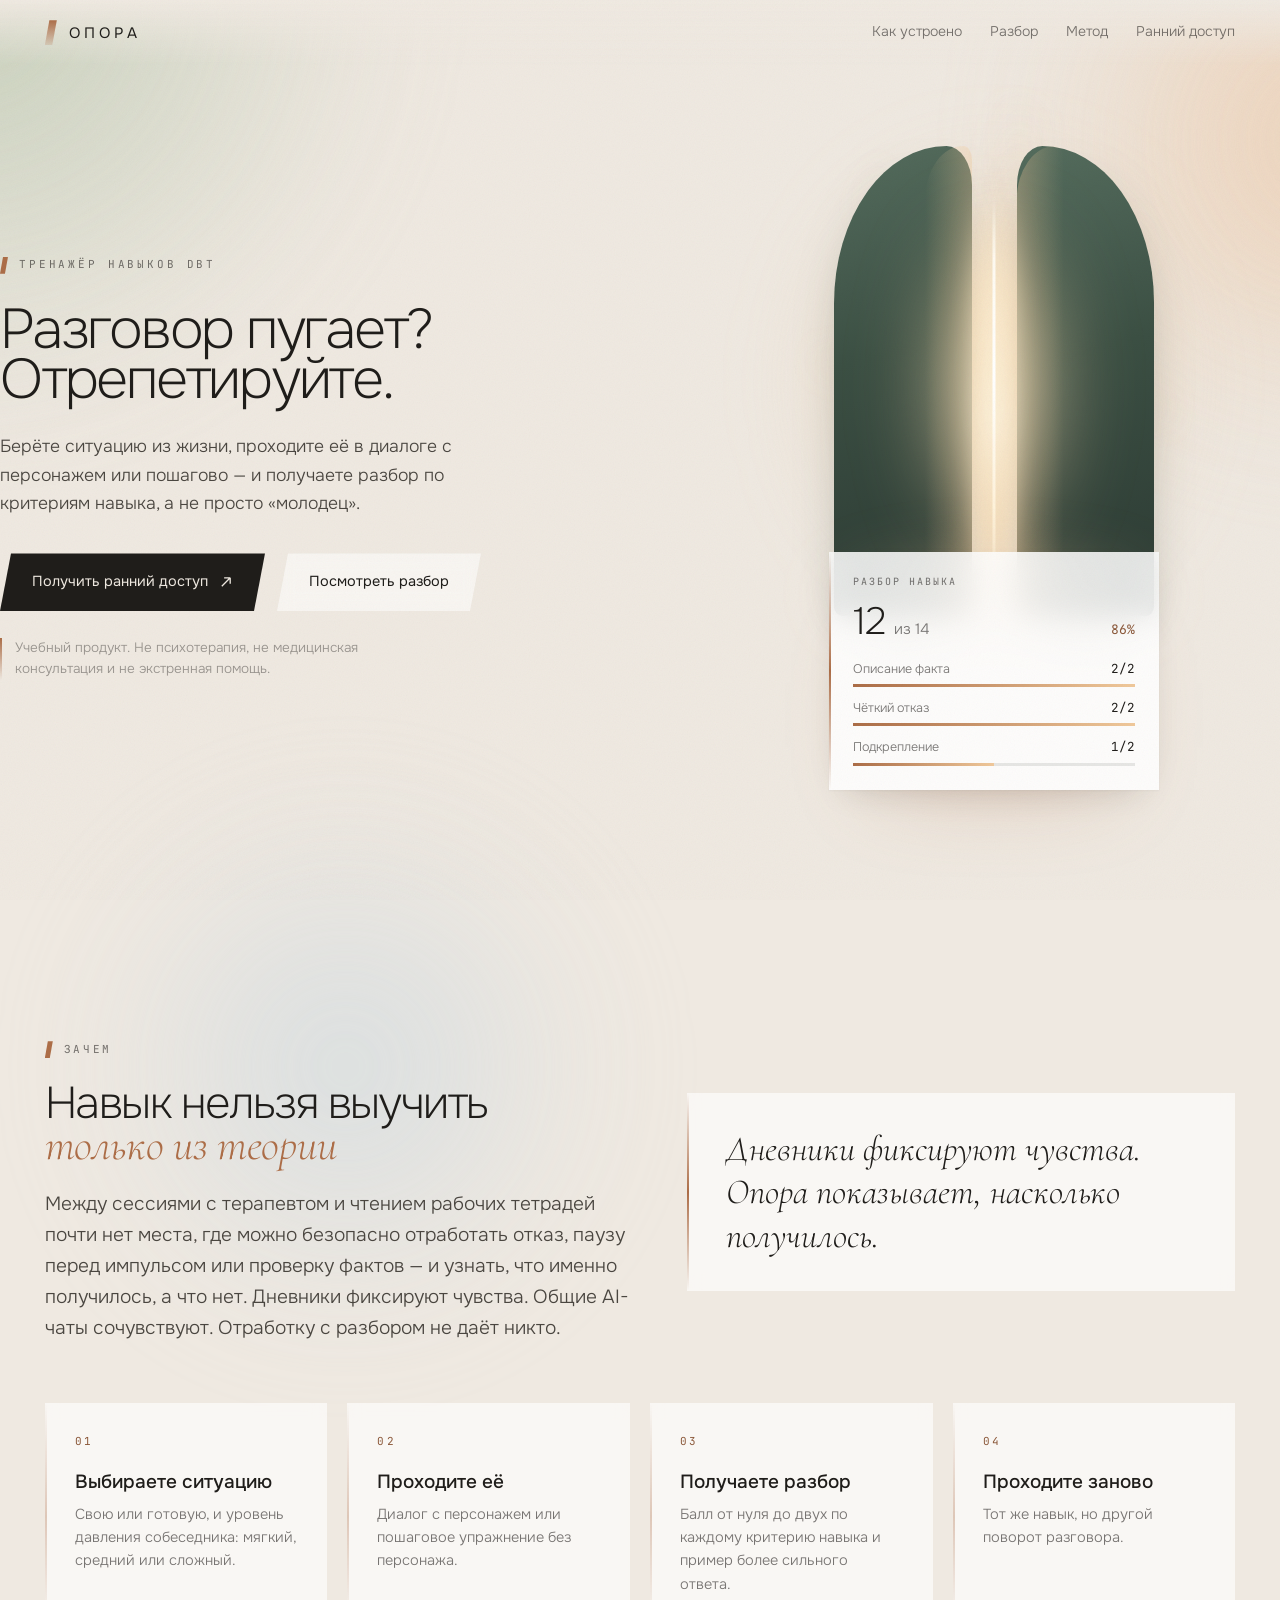
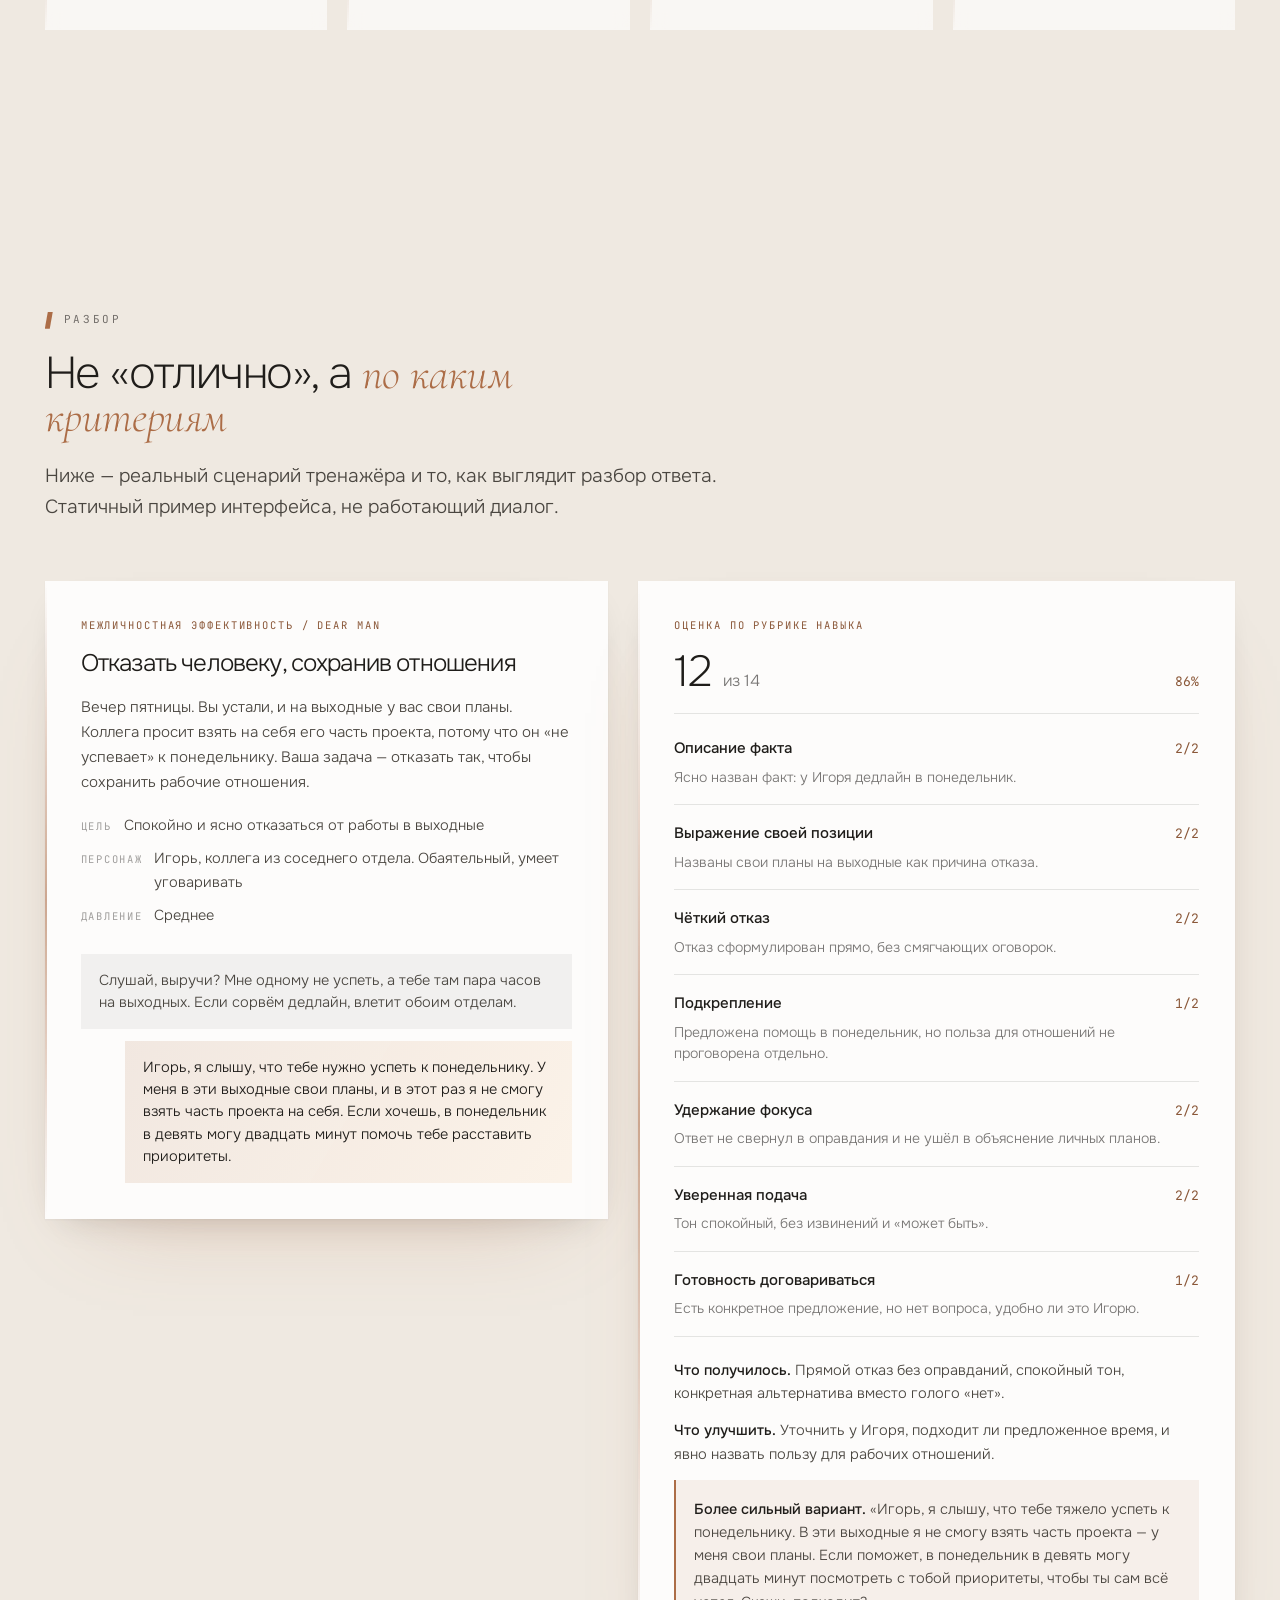
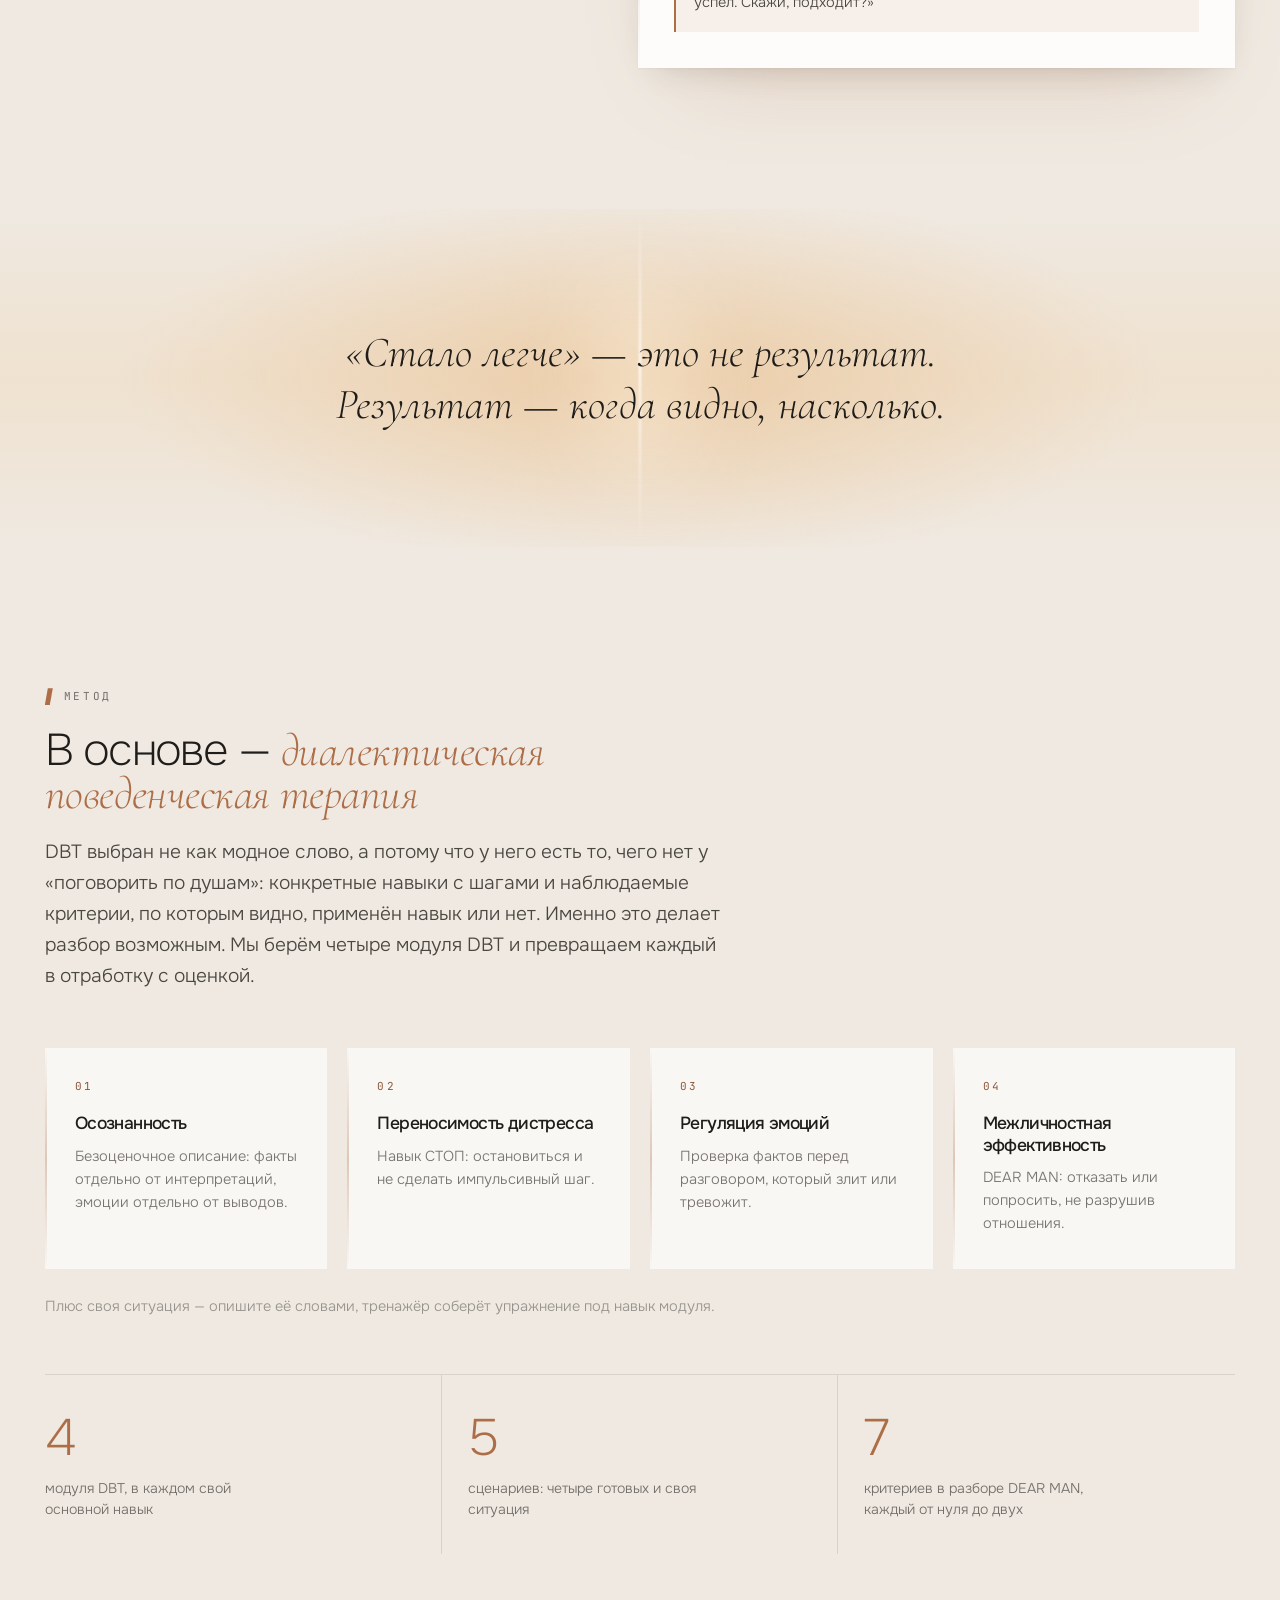
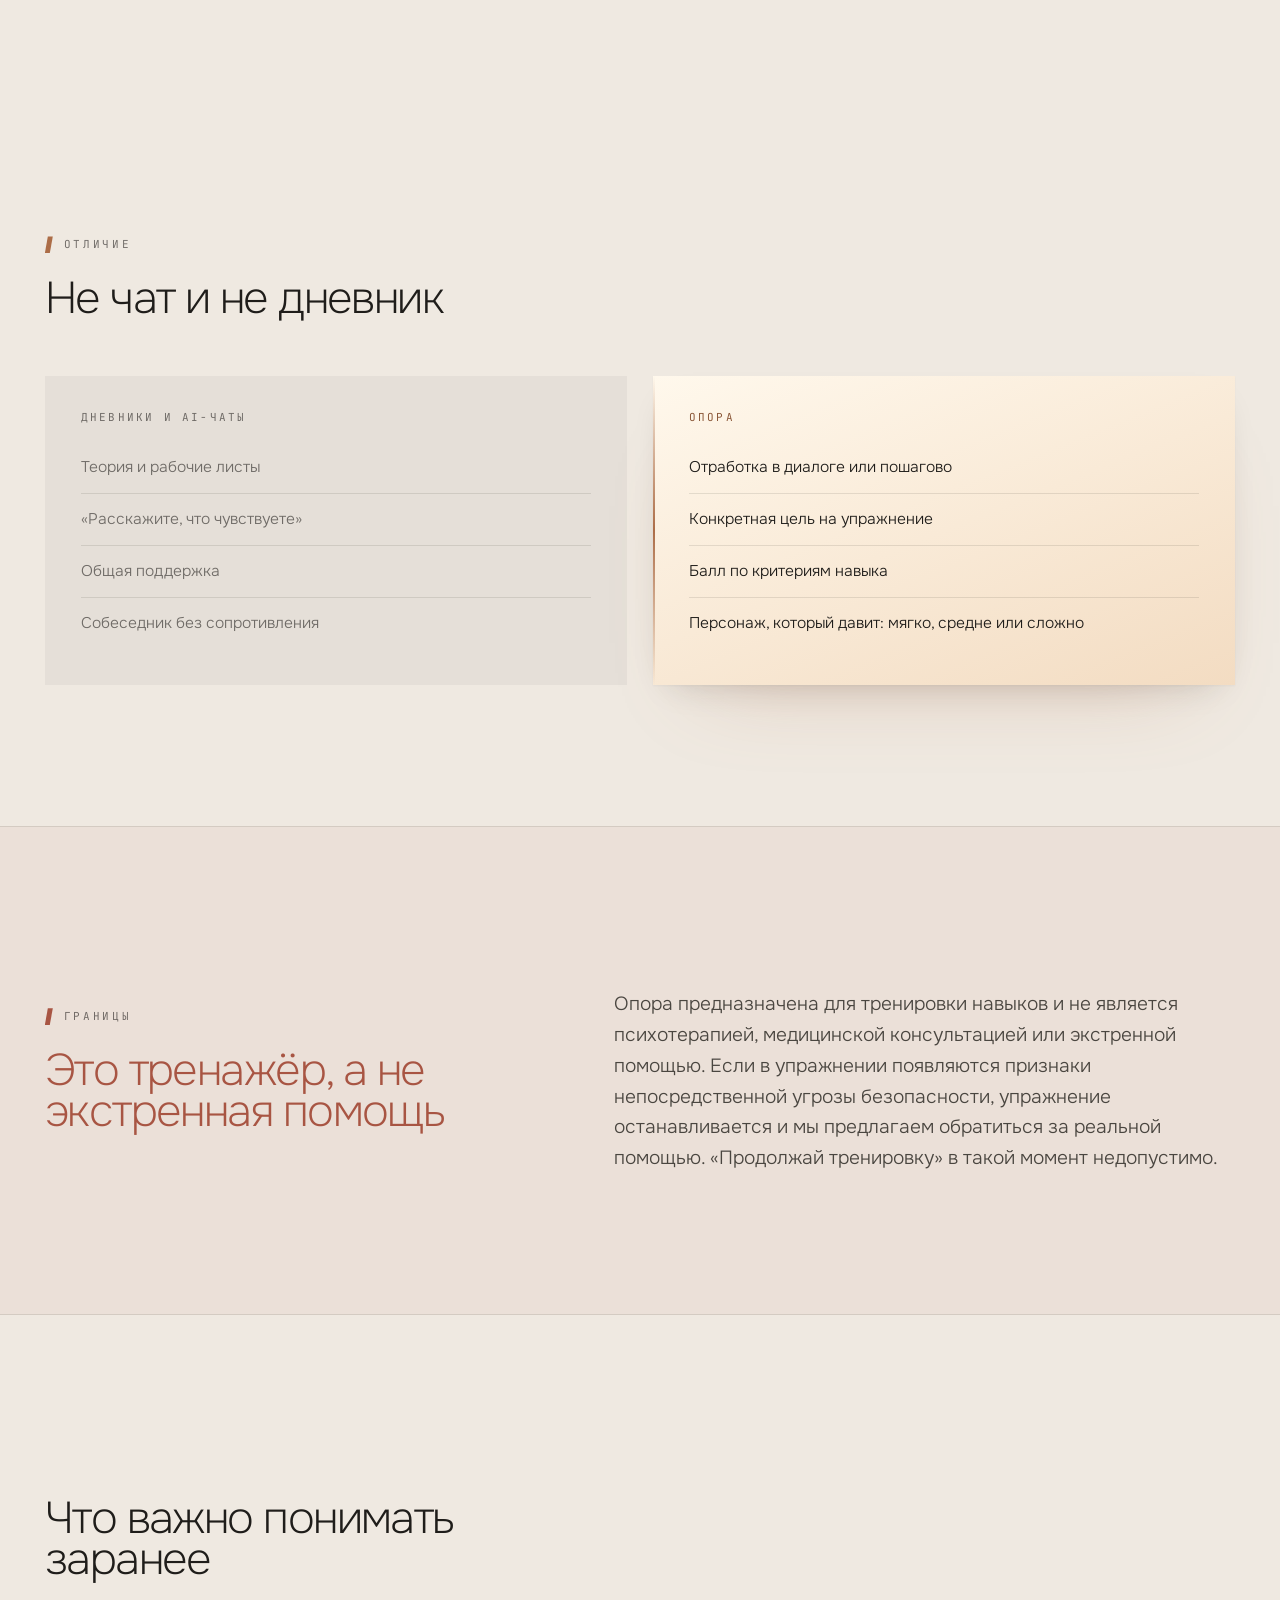
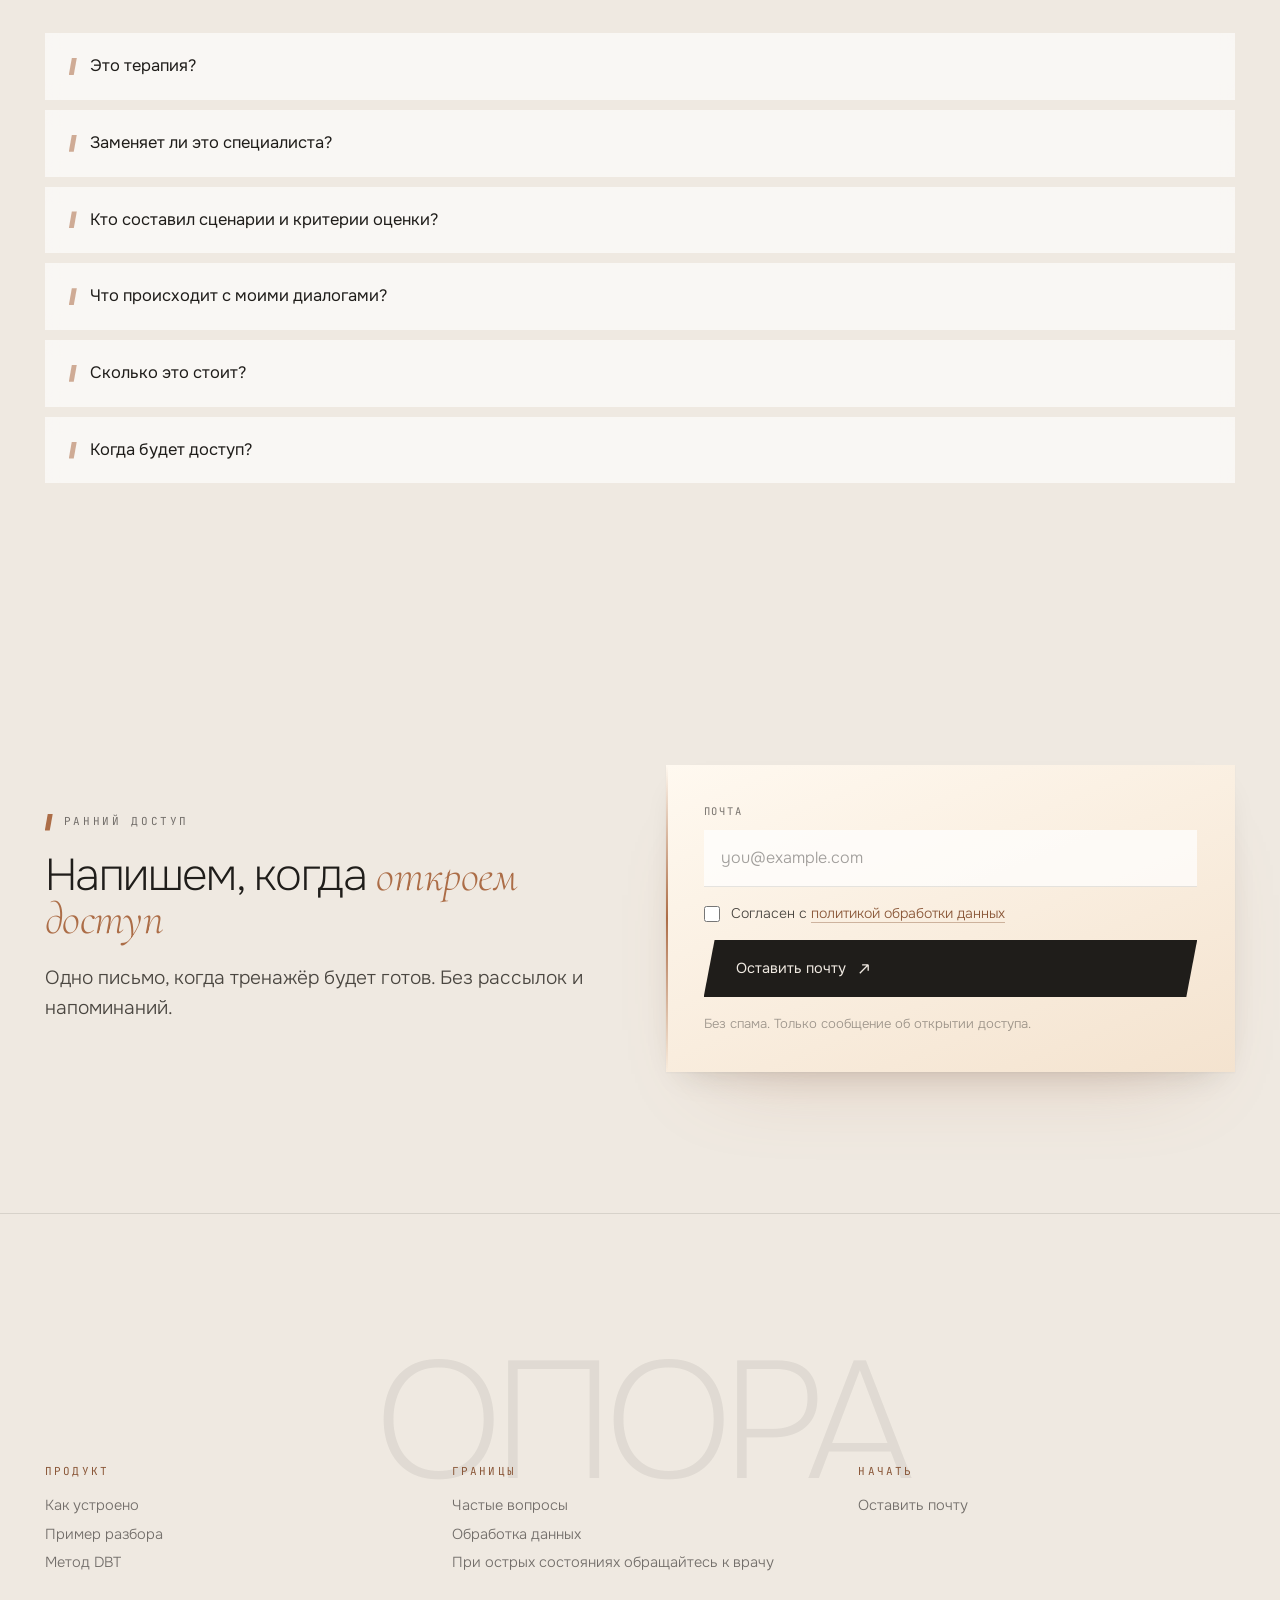
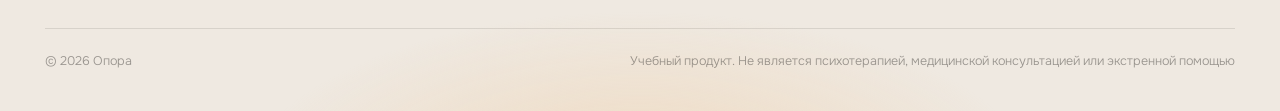
==== commit 4d6a26f2: "Switch to the warm palette of variant A; rebuild the hero attraction The dark version read as a grav" ====
--- a/index.html
+++ b/index.html
@@ -5,7 +5,7 @@
 <meta name="viewport" content="width=device-width, initial-scale=1" />
 <title>Опора — тренажёр навыков DBT</title>
 <meta name="description" content="Опора — тренажёр навыков DBT: жизненная ситуация, ролевой диалог или пошаговое упражнение, разбор по критериям навыка и пример более сильного ответа. Учебный продукт, не терапия." />
-<meta name="theme-color" content="#060607" />
+<meta name="theme-color" content="#EFE9E1" />
 <link rel="icon" href="./assets/favicon.svg" type="image/svg+xml" />
 <link rel="canonical" href="./" />
 
@@ -60,13 +60,19 @@
       </div>
 
       <div class="stage rv" style="transition-delay:.4s">
-        <div class="monolith" tabindex="0" role="img"
-             aria-label="Тёмный камень с тонкой щелью тёплого света, которая медленно расширяется и сужается">
-          <div class="rock"></div>
+        <div class="aperture" tabindex="0" role="img"
+             aria-label="Две опоры и тёплый просвет между ними: проём медленно раскрывается и сужается в ритме спокойного дыхания">
+          <div class="halo-back" aria-hidden="true"></div>
+          <div class="rays" aria-hidden="true"></div>
+          <div class="gate" aria-hidden="true">
+            <span class="pillar l"></span>
+            <span class="pillar r"></span>
+            <div class="seam">
+              <i class="bloom"></i><i class="halo"></i><i class="core"></i>
+            </div>
+            <div class="motes"><i></i><i></i><i></i><i></i><i></i></div>
+          </div>
           <div class="pool" aria-hidden="true"></div>
-          <div class="seam" aria-hidden="true">
-            <i class="bloom"></i><i class="halo"></i><i class="core"></i>
-          </div>
         </div>
 
         <div class="proof" aria-hidden="true">
@@ -353,13 +359,13 @@
   document.getElementById('hd').classList.toggle('solid', scrollY > 60);
 }, { passive: true });
 
-/* камень и сцена реагируют на курсор с разной скоростью — только на десктопе */
-var mono = document.querySelector('.monolith');
+/* проём слегка отзывается на курсор — только на десктопе */
+var ap = document.querySelector('.aperture');
 var reduce = matchMedia('(prefers-reduced-motion: reduce)');
 addEventListener('pointermove', function (e) {
-  if (innerWidth < 980 || reduce.matches || !mono) return;
+  if (innerWidth < 980 || reduce.matches || !ap) return;
   var x = e.clientX / innerWidth - .5, y = e.clientY / innerHeight - .5;
-  mono.style.transform = 'translate3d(' + (x * -14) + 'px,' + (y * -8) + 'px,0)';
+  ap.style.transform = 'translate3d(' + (x * -12) + 'px,' + (y * -7) + 'px,0)';
 }, { passive: true });
 
 /* Локальный демо-режим: форма ещё не подключена к сервису приёма (см. README).
--- a/styles.css
+++ b/styles.css
@@ -1,8 +1,10 @@
 /* ============================================================
    ОПОРА — лендинг DBT-тренажёра
-   Концепция: «просвет» — щель тёплого света в тёмном камне.
-   Одна геометрическая форма (скошенная щель) проведена через
-   логотип, кнопки, маркеры лейблов, левый край карточек и футер.
+   Палитра и настроение — вариант A («дыхание»): тёплый песок,
+   шалфей, глина. Светло и спокойно, без тяжёлых ассоциаций.
+   Концепция формы — «просвет»: тёплый арочный проём со светом.
+   Одна скошенная форма проведена через логотип, скосы кнопок,
+   маркеры лейблов, левый край карточек и футер.
    Правила исполнения — proto/ANTI-SLOP.md, метод — proto/METHODOLOGY.md.
    ============================================================ */
 
@@ -28,31 +30,39 @@
 
 /* ---------- токены ---------- */
 :root{
-  --void:#060607;
-  --stone:#111317;
-  --stone-2:#191C22;
-  --light:#F4E9D2;
-  --glow:#E8C87A;
-  --sage:#7C8C74;
-  --ink:#EDEAE4;
-  --mut:rgba(237,234,228,.54);
-  --mut-2:rgba(237,234,228,.34);
-  --line:rgba(237,234,228,.12);
-  --warn:#D98C7A;
+  --sand:#EFE9E1;
+  --sand-2:#E7E0D6;
+  --paper:rgba(255,255,255,.62);
+  --paper-2:rgba(255,255,255,.86);
+
+  --ink:#1F1D1A;
+  --soft:#4A4640;
+  --mut:rgba(31,29,26,.60);
+  --mut-2:rgba(31,29,26,.42);
+  --line:rgba(31,29,26,.11);
+
+  /* Контраст к песку #EFE9E1 проверен: clay 3.2 (AA для крупного текста),
+     clay-ink 4.97 (AA для основного), warn 4.3 (AA для крупного). */
+  --clay:#AC6D47;          /* крупный текст и декор */
+  --clay-ink:#8A5738;      /* мелкий текст */
+  --warm:#F0C99B;
+  --warn:#A85543;
 
   --disp:Onest,"Segoe UI",system-ui,sans-serif;
   --ser:"Cormorant Garamond",Georgia,serif;
   --mono:"JetBrains Mono",ui-monospace,Consolas,monospace;
 
   --ease:cubic-bezier(.22,1,.36,1);
-  --breath:11s;                          /* ритм вдох-пауза-выдох */
-  --air:clamp(84px,11vw,164px);          /* воздух между блоками */
+  --breath:11s;                          /* вдох — пауза — выдох */
+  --air:clamp(84px,11vw,164px);
   --shell:min(1440px,calc(100% - clamp(1.5rem,7vw,7rem)));
+  --shadow-soft:0 1px 2px rgba(31,29,26,.04),0 14px 34px -18px rgba(31,29,26,.2),
+                0 44px 90px -56px rgba(184,122,84,.4);
 }
 
 *{margin:0;padding:0;box-sizing:border-box}
 html{scroll-behavior:smooth;overflow-x:clip}
-body{background:var(--void);color:var(--ink);font-family:var(--disp);font-weight:300;
+body{background:var(--sand);color:var(--ink);font-family:var(--disp);font-weight:300;
   font-size:17px;line-height:1.62;-webkit-font-smoothing:antialiased;overflow-x:clip}
 
 h1,h2,h3,h4{font-weight:200;letter-spacing:-.035em;line-height:.94}
@@ -60,60 +70,58 @@
 button,input,textarea{font:inherit;color:inherit}
 b,strong{font-weight:500}
 
-/* ---------- атмосфера: медленный дрейф тёплых и холодных пятен ----------
-   Даёт глубину вместо плоской заливки. Периоды 29/34/41 с — намеренно
+/* ---------- атмосфера: медленный дрейф мягких пятен ----------
+   Шалфей, глина и прохладный серо-голубой на песке. Периоды 29/34/41 с —
    вне ритма дыхания, чтобы движение не читалось как пульс. */
-.atmo{position:fixed;inset:-25vmax;z-index:0;pointer-events:none;filter:blur(80px);opacity:.6}
-.atmo i{position:absolute;border-radius:50%;mix-blend-mode:screen;will-change:transform}
-.atmo .a1{width:58vmax;height:58vmax;left:-8vmax;top:-8vmax;
-  background:radial-gradient(circle at 42% 42%,rgba(232,200,122,.17),transparent 66%);
+.atmo{position:fixed;inset:-20vmax;z-index:0;pointer-events:none;filter:blur(64px) saturate(1.04);
+  opacity:.82}
+.atmo i{position:absolute;border-radius:50%;mix-blend-mode:multiply;will-change:transform}
+.atmo .a1{width:60vmax;height:60vmax;left:-8vmax;top:-6vmax;
+  background:radial-gradient(circle at 42% 42%,#BCC9B2,transparent 68%);
   animation:drift-a 29s ease-in-out infinite alternate}
-.atmo .a2{width:50vmax;height:50vmax;right:-12vmax;top:4vmax;
-  background:radial-gradient(circle at 50% 50%,rgba(124,140,116,.15),transparent 64%);
+.atmo .a2{width:52vmax;height:52vmax;right:-10vmax;top:5vmax;
+  background:radial-gradient(circle at 50% 50%,#EBCBAE,transparent 66%);
   animation:drift-b 34s ease-in-out infinite alternate}
-.atmo .a3{width:46vmax;height:46vmax;left:26vmax;bottom:-18vmax;
-  background:radial-gradient(circle at 50% 50%,rgba(150,168,186,.11),transparent 62%);
+.atmo .a3{width:46vmax;height:46vmax;left:24vmax;bottom:-16vmax;
+  background:radial-gradient(circle at 50% 50%,#D2DBE0,transparent 64%);
   animation:drift-c 41s ease-in-out infinite alternate}
-@keyframes drift-a{to{transform:translate3d(7vmax,5vmax,0) scale(1.16)}}
-@keyframes drift-b{to{transform:translate3d(-9vmax,8vmax,0) scale(.86)}}
-@keyframes drift-c{to{transform:translate3d(6vmax,-7vmax,0) scale(1.22)}}
-
-/* ---------- зерно ----------
-   Двойная роль: фактура «плёнки» и, главное, дизеринг —
-   разбивает полосы (banding) на тёмных градиентах. Без него
-   тёмный градиент на широком экране выглядит «пиксельным». */
-.grain{position:fixed;inset:0;z-index:60;pointer-events:none;opacity:.075;mix-blend-mode:overlay;
-  background-image:url("data:image/svg+xml,%3Csvg xmlns='http://www.w3.org/2000/svg' width='200' height='200'%3E%3Cfilter id='n'%3E%3CfeTurbulence type='fractalNoise' baseFrequency='.9' numOctaves='4' stitchTiles='stitch'/%3E%3C/filter%3E%3Crect width='100%25' height='100%25' filter='url(%23n)'/%3E%3C/svg%3E")}
-
-/* виньетка — незаметно собирает взгляд к центру */
-.vignette{position:fixed;inset:0;z-index:58;pointer-events:none;
-  background:radial-gradient(120% 90% at 50% 45%,transparent 52%,rgba(0,0,0,.42))}
+@keyframes drift-a{to{transform:translate3d(8vmax,6vmax,0) scale(1.15)}}
+@keyframes drift-b{to{transform:translate3d(-10vmax,9vmax,0) scale(.87)}}
+@keyframes drift-c{to{transform:translate3d(6vmax,-8vmax,0) scale(1.21)}}
+
+/* зерно — фактура бумаги; на светлой теме multiply */
+.grain{position:fixed;inset:0;z-index:60;pointer-events:none;opacity:.05;mix-blend-mode:multiply;
+  background-image:url("data:image/svg+xml,%3Csvg xmlns='http://www.w3.org/2000/svg' width='220' height='220'%3E%3Cfilter id='n'%3E%3CfeTurbulence type='fractalNoise' baseFrequency='.85' numOctaves='3' stitchTiles='stitch'/%3E%3C/filter%3E%3Crect width='100%25' height='100%25' filter='url(%23n)'/%3E%3C/svg%3E")}
 
 .wrap{position:relative;z-index:2;width:var(--shell);margin:0 auto}
 
 /* ---------- шапка ---------- */
-.hd{position:fixed;top:0;left:0;right:0;z-index:50;padding:20px 0;transition:.7s var(--ease)}
-.hd.solid{background:rgba(6,6,7,.74);backdrop-filter:blur(16px)}
+.hd{position:fixed;top:0;left:0;right:0;z-index:50;padding:20px 0;transition:.7s var(--ease);
+  background:linear-gradient(var(--sand),rgba(239,233,225,0))}
+.hd.solid{background:rgba(239,233,225,.82);backdrop-filter:blur(16px)}
 .hd .wrap{display:flex;align-items:center;justify-content:space-between;gap:28px}
 .logo{display:flex;align-items:center;gap:12px;font-size:15px;letter-spacing:.28em;
   text-transform:uppercase;font-weight:400}
 /* логотип = сама метафора */
 .slit{width:12px;height:25px;flex:0 0 auto;
-  background:linear-gradient(180deg,var(--glow),rgba(232,200,122,.14));
+  background:linear-gradient(180deg,var(--clay),rgba(184,122,84,.2));
   clip-path:polygon(38% 0,100% 0,62% 100%,0 100%)}
 .hd nav{display:flex;gap:28px;font-size:14px;color:var(--mut)}
-.hd nav a{transition:color .45s var(--ease)}
+.hd nav a{position:relative;padding-bottom:3px;transition:color .45s var(--ease)}
+.hd nav a::after{content:"";position:absolute;left:0;bottom:0;height:1px;width:0;
+  background:var(--ink);transition:width .5s var(--ease)}
 .hd nav a:hover,.hd nav a:focus-visible{color:var(--ink)}
+.hd nav a:hover::after{width:100%}
 
 /* ---------- кнопки: форма щели в скосах ---------- */
 .btn{position:relative;display:inline-flex;align-items:center;gap:11px;padding:17px 32px;
-  font-size:14.5px;font-weight:400;color:var(--void);background:var(--light);cursor:pointer;border:0;
+  font-size:14.5px;font-weight:400;color:var(--sand);background:var(--ink);cursor:pointer;border:0;
   clip-path:polygon(11px 0,100% 0,calc(100% - 11px) 100%,0 100%);
   transition:transform .5s var(--ease),background .5s var(--ease)}
-.btn:hover{transform:translateY(-2px);background:#FFF7E6}
+.btn:hover{transform:translateY(-2px);background:#332F29}
 .btn:active{transform:translateY(0)}
-.btn.ghost{background:rgba(237,234,228,.07);color:var(--ink);backdrop-filter:blur(10px)}
-.btn.ghost:hover{background:rgba(237,234,228,.14)}
+.btn.ghost{background:rgba(255,255,255,.55);color:var(--ink);backdrop-filter:blur(8px)}
+.btn.ghost:hover{background:rgba(255,255,255,.85)}
 .btn:disabled{opacity:.45;cursor:not-allowed;transform:none}
 .btn svg{flex:0 0 auto}
 
@@ -125,153 +133,196 @@
 
 .eyebrow{display:flex;align-items:center;gap:11px;font-family:var(--mono);font-size:11px;
   letter-spacing:.26em;text-transform:uppercase;color:var(--mut);margin-bottom:clamp(22px,3.4vh,38px)}
-.eyebrow b{width:8px;height:17px;flex:0 0 auto;background:var(--glow);font-weight:400;
+.eyebrow b{width:8px;height:17px;flex:0 0 auto;background:var(--clay);font-weight:400;
   clip-path:polygon(38% 0,100% 0,62% 100%,0 100%)}
 
-.hero h1{font-size:clamp(2.15rem,.7rem + 3.5vw,5rem);line-height:.88;letter-spacing:-.045em;
-  color:#E7E0D3;text-shadow:0 0 90px rgba(232,200,122,.14)}
-.hero .sub{max-width:38ch;margin-top:clamp(22px,3vh,34px);color:var(--mut);font-size:17.5px}
+.hero h1{font-size:clamp(2.15rem,.7rem + 3.5vw,5rem);line-height:.9;letter-spacing:-.04em}
+.hero .sub{max-width:38ch;margin-top:clamp(22px,3vh,34px);color:var(--soft);font-size:17.5px}
 .hero-actions{display:flex;gap:12px;flex-wrap:wrap;margin:clamp(28px,4vh,44px) 0 clamp(20px,3vh,30px)}
 .disclaimer{display:flex;gap:13px;max-width:46ch;font-size:13.5px;line-height:1.55;color:var(--mut-2)}
 .disclaimer::before{content:"";flex:0 0 auto;width:2px;align-self:stretch;
-  background:linear-gradient(180deg,var(--glow),transparent);opacity:.55}
-
-/* ---------- камень и просвет ----------
-   Три слоя света вместо box-shadow: ядро, гало, свечение.
-   Настоящий filter:blur даёт мягкое затухание без ступеней —
-   именно это отличает «качественно» от «пиксельно». */
-.stage{position:relative;display:flex;justify-content:center;align-items:flex-end;
-  min-height:min(64vh,560px)}
-.monolith{position:relative;width:min(330px,74%);height:min(60vh,520px);cursor:pointer;
-  align-self:center}
-.rock{position:absolute;inset:0;
-  background:
-    linear-gradient(104deg,#252A32 0%,#181C22 26%,#0C0F13 58%,#15191F 100%);
-  clip-path:polygon(20% 100%,16% 15%,48% 0,52% 0,84% 14%,80% 100%)}
-/* фаска: узкая светлая грань у щели — камень читается объёмным */
-.rock::after{content:"";position:absolute;inset:0;
-  background:linear-gradient(90deg,transparent 44%,rgba(232,200,122,.13) 49.4%,
-             rgba(232,200,122,.13) 50.6%,transparent 56%);
-  clip-path:inherit}
-
-.seam{position:absolute;left:50%;top:5%;bottom:-1%;width:0;transform:translateX(-50%)}
+  background:linear-gradient(180deg,var(--clay),transparent)}
+
+/* ---------- проём: тёплый свет в арке ----------
+   Та же идея просвета, но это дверь к свету, а не щель в камне.
+   Свет собран настоящим filter:blur — мягкое затухание без ступеней. */
+.stage{position:relative;display:flex;flex-direction:column;align-items:center;
+  justify-content:center;min-height:min(64vh,560px)}
+.aperture{position:relative;width:min(320px,76%);height:min(56vh,470px);cursor:pointer;
+  display:flex;align-items:center;justify-content:center}
+.aperture:focus-visible{outline:none}
+
+/* тёплое свечение позади арки — дышит */
+.halo-back{position:absolute;width:150%;height:120%;pointer-events:none;filter:blur(52px);
+  background:radial-gradient(closest-side,rgba(240,201,155,.85),rgba(240,201,155,.24) 54%,transparent 76%);
+  animation:halo-breathe var(--breath) ease-in-out infinite}
+@keyframes halo-breathe{
+  0%{transform:scale(.86);opacity:.6}
+  36%{transform:scale(1.1);opacity:1}
+  64%{transform:scale(1.1);opacity:1}
+  100%{transform:scale(.86);opacity:.6}
+}
+
+/* медленные лучи из проёма */
+.rays{position:absolute;width:190%;height:190%;pointer-events:none;filter:blur(20px);opacity:.62;
+  background:conic-gradient(from 0deg,
+    transparent 0deg,rgba(232,186,132,.5) 6deg,transparent 13deg,
+    transparent 40deg,rgba(232,186,132,.36) 46deg,transparent 53deg,
+    transparent 92deg,rgba(232,186,132,.46) 98deg,transparent 105deg,
+    transparent 150deg,rgba(232,186,132,.32) 156deg,transparent 163deg,
+    transparent 210deg,rgba(232,186,132,.42) 216deg,transparent 223deg,
+    transparent 270deg,rgba(232,186,132,.32) 276deg,transparent 283deg,
+    transparent 320deg,rgba(232,186,132,.46) 326deg,transparent 333deg,transparent 360deg);
+  -webkit-mask-image:radial-gradient(closest-side,#000 18%,transparent 68%);
+  mask-image:radial-gradient(closest-side,#000 18%,transparent 68%);
+  animation:rays-turn 88s linear infinite}
+@keyframes rays-turn{to{transform:rotate(360deg)}}
+
+/* две опоры и просвет между ними ----------
+   На светлом фоне свету нужно от чего-то отделяться, иначе он не читается.
+   Опоры — глубокий шалфей: спокойный природный тон, а не траурный чёрный.
+   Проём буквально раскрывается и сужается вместе с дыханием. */
+.gate{position:relative;width:100%;height:100%;display:flex;justify-content:center}
+.pillar{position:absolute;top:0;bottom:0;width:43%;
+  background:linear-gradient(166deg,#546C5D 0%,#3B4F43 44%,#2C3A33 100%);
+  box-shadow:0 26px 60px -30px rgba(44,58,51,.65),0 80px 130px -80px rgba(44,58,51,.5);
+  animation:gate-breathe var(--breath) ease-in-out infinite}
+.pillar.l{left:0;--push:-9px;
+  border-radius:150px 34px 12px 12px / 210px 52px 12px 12px}
+.pillar.r{right:0;--push:9px;
+  border-radius:34px 150px 12px 12px / 52px 210px 12px 12px}
+/* тёплый отсвет на внутренних гранях — опоры освещены просветом */
+.pillar::after{content:"";position:absolute;top:0;bottom:0;width:34%;border-radius:inherit;
+  background:linear-gradient(90deg,transparent,rgba(240,201,155,.35))}
+.pillar.l::after{right:0}
+.pillar.r::after{left:0;transform:scaleX(-1)}
+@keyframes gate-breathe{
+  0%{transform:translateX(0)}
+  36%{transform:translateX(var(--push))}
+  64%{transform:translateX(var(--push))}
+  100%{transform:translateX(0)}
+}
+
+/* просвет — вертикальное ядро света внутри арки, три слоя */
+.seam{position:absolute;left:50%;top:6%;bottom:4%;width:0;transform:translateX(-50%);z-index:2}
 .seam i{position:absolute;left:50%;top:0;bottom:0;transform:translateX(-50%);
-  animation:seam-breathe var(--breath) ease-in-out infinite;
-  transition:width 1.6s var(--ease)}
-.seam .bloom{width:190px;filter:blur(58px);animation-delay:-.9s;
-  background:radial-gradient(closest-side,rgba(232,200,122,.34),rgba(232,200,122,.06) 62%,transparent 78%)}
-.seam .halo{width:24px;filter:blur(19px);animation-delay:-.45s;
-  background:linear-gradient(180deg,transparent 2%,rgba(232,200,122,.5) 26%,
-             rgba(244,233,210,.8) 58%,rgba(232,200,122,.42) 84%,transparent)}
-.seam .core{width:2.5px;filter:blur(.7px);
-  background:linear-gradient(180deg,transparent 4%,rgba(255,250,238,.65) 18%,
-             #FFFBF0 46%,var(--light) 68%,var(--glow) 88%,transparent)}
+  animation:seam-breathe var(--breath) ease-in-out infinite;transition:width 1.6s var(--ease)}
+.seam .bloom{width:170px;filter:blur(42px);animation-delay:-.9s;
+  background:radial-gradient(closest-side,rgba(255,235,198,.95),rgba(245,214,166,.45) 56%,transparent 78%)}
+.seam .halo{width:30px;filter:blur(15px);animation-delay:-.45s;
+  background:linear-gradient(180deg,transparent 3%,rgba(255,240,212,.9) 28%,
+             #FFF7E4 58%,rgba(250,222,180,.8) 84%,transparent)}
+.seam .core{width:3px;filter:blur(.6px);
+  background:linear-gradient(180deg,transparent 5%,rgba(255,252,244,.9) 20%,
+             #FFFFFF 48%,rgba(255,243,220,.95) 78%,transparent)}
 @keyframes seam-breathe{
-  0%  {transform:translateX(-50%) scaleX(.8);opacity:.68}
-  36% {transform:translateX(-50%) scaleX(1.16);opacity:1}
-  64% {transform:translateX(-50%) scaleX(1.16);opacity:1}
-  100%{transform:translateX(-50%) scaleX(.8);opacity:.68}
-}
-/* просвет открывается — медленно, 1.6 с */
-.monolith:hover .core,.monolith:focus-visible .core{width:4.5px}
-.monolith:hover .halo,.monolith:focus-visible .halo{width:46px}
-.monolith:hover .bloom,.monolith:focus-visible .bloom{width:340px}
-.monolith:focus-visible{outline:none}
-
-/* отражение света на «полу» под камнем */
-.pool{position:absolute;left:50%;bottom:-6%;width:min(420px,86vw);height:120px;
-  transform:translateX(-50%);pointer-events:none;filter:blur(34px);
-  background:radial-gradient(closest-side,rgba(232,200,122,.2),transparent 74%);
-  animation:seam-breathe var(--breath) ease-in-out infinite;animation-delay:-1.2s}
-
-/* карточка разбора — стоит в свете щели, а не наклеена поверх */
-.proof{position:absolute;left:50%;bottom:2%;z-index:3;width:min(330px,88%);
-  transform:translateX(-50%);padding:22px 24px 24px;background:rgba(14,16,20,.82);
-  backdrop-filter:blur(18px);
-  box-shadow:0 2px 8px rgba(0,0,0,.6),0 22px 50px -18px rgba(0,0,0,.8),
-             0 60px 120px -50px rgba(232,200,122,.22)}
+  0%{transform:translateX(-50%) scaleX(.78);opacity:.65}
+  36%{transform:translateX(-50%) scaleX(1.18);opacity:1}
+  64%{transform:translateX(-50%) scaleX(1.18);opacity:1}
+  100%{transform:translateX(-50%) scaleX(.78);opacity:.65}
+}
+.aperture:hover .core,.aperture:focus-visible .core{width:5px}
+.aperture:hover .halo,.aperture:focus-visible .halo{width:52px}
+.aperture:hover .bloom,.aperture:focus-visible .bloom{width:270px}
+
+/* пылинки в свете — медленно всплывают, каждая в своём темпе */
+.motes{position:absolute;left:38%;right:38%;top:0;bottom:0;overflow:hidden;pointer-events:none;z-index:3}
+.motes i{position:absolute;width:4px;height:4px;border-radius:50%;background:rgba(255,255,255,.9);
+  filter:blur(1.4px);opacity:0;animation:mote-rise linear infinite}
+.motes i:nth-child(1){left:22%;animation-duration:17s;animation-delay:-2s}
+.motes i:nth-child(2){left:64%;animation-duration:23s;animation-delay:-9s;width:3px;height:3px}
+.motes i:nth-child(3){left:44%;animation-duration:20s;animation-delay:-14s}
+.motes i:nth-child(4){left:76%;animation-duration:26s;animation-delay:-5s;width:5px;height:5px}
+.motes i:nth-child(5){left:8%;animation-duration:29s;animation-delay:-19s;width:3px;height:3px}
+@keyframes mote-rise{
+  0%{transform:translateY(105%) translateX(0);opacity:0}
+  14%{opacity:.9}
+  80%{opacity:.7}
+  100%{transform:translateY(-12%) translateX(14px);opacity:0}
+}
+
+/* световое пятно на «полу» под аркой */
+.pool{position:absolute;left:50%;bottom:-7%;width:150%;height:110px;transform:translateX(-50%);
+  pointer-events:none;filter:blur(30px);
+  background:radial-gradient(closest-side,rgba(240,201,155,.7),transparent 74%);
+  animation:halo-breathe var(--breath) ease-in-out infinite;animation-delay:-1.2s}
+
+/* карточка разбора — стоит в свете проёма */
+.proof{position:relative;z-index:4;width:min(330px,92%);margin-top:-64px;padding:22px 24px 24px;
+  background:var(--paper-2);backdrop-filter:blur(14px);box-shadow:var(--shadow-soft)}
 .proof::before{content:"";position:absolute;left:0;top:0;bottom:0;width:2px;
-  background:linear-gradient(180deg,transparent,var(--glow),transparent);opacity:.75}
+  background:linear-gradient(180deg,transparent,var(--clay),transparent)}
 .proof .cap{font-family:var(--mono);font-size:10px;letter-spacing:.2em;text-transform:uppercase;
   color:var(--mut);display:block;margin-bottom:12px}
 .proof .score{display:flex;align-items:baseline;gap:9px;margin-bottom:18px}
 .proof .score b{font-weight:200;font-size:38px;line-height:1;letter-spacing:-.03em}
 .proof .score u{text-decoration:none;font-size:15px;color:var(--mut)}
-.proof .score em{font-style:normal;font-size:13px;color:var(--glow);margin-left:auto;
+.proof .score em{font-style:normal;font-size:13px;color:var(--clay-ink);margin-left:auto;
   font-family:var(--mono)}
 .crit{margin-bottom:11px}
 .crit:last-child{margin-bottom:0}
 .crit span{display:flex;justify-content:space-between;gap:10px;font-size:12.5px;
   color:var(--mut);margin-bottom:5px}
 .crit span u{text-decoration:none;font-family:var(--mono);color:var(--ink)}
-.bar{height:3px;background:rgba(237,234,228,.1);overflow:hidden}
-.bar i{display:block;height:100%;background:linear-gradient(90deg,var(--glow),var(--light))}
-
-/* подсказка про камень */
-.stone-hint{margin-top:26px;font-size:13.5px;color:var(--mut-2);max-width:34ch;text-align:center}
-
-/* прогрессивное размытие: герой растворяется в фон — стык не виден */
-.fade{position:absolute;left:0;right:0;bottom:0;height:26vh;z-index:5;pointer-events:none}
-.fade i{position:absolute;inset:0;backdrop-filter:blur(var(--b))}
-.fade i:nth-child(1){--b:1px;-webkit-mask-image:linear-gradient(transparent,#000 26%);mask-image:linear-gradient(transparent,#000 26%)}
-.fade i:nth-child(2){--b:4px;-webkit-mask-image:linear-gradient(transparent 26%,#000 52%);mask-image:linear-gradient(transparent 26%,#000 52%)}
-.fade i:nth-child(3){--b:13px;-webkit-mask-image:linear-gradient(transparent 52%,#000 78%);mask-image:linear-gradient(transparent 52%,#000 78%)}
-.fade u{position:absolute;inset:0;background:linear-gradient(180deg,transparent,var(--void) 92%)}
+.bar{height:3px;background:rgba(31,29,26,.1);overflow:hidden}
+.bar i{display:block;height:100%;background:linear-gradient(90deg,var(--clay),var(--warm))}
 
 /* ================= СЕКЦИИ ================= */
 section{position:relative;padding:var(--air) 0}
 .label{display:flex;align-items:center;gap:11px;font-family:var(--mono);font-size:11px;
   letter-spacing:.24em;text-transform:uppercase;color:var(--mut);margin-bottom:24px}
-.label b{width:8px;height:17px;flex:0 0 auto;background:var(--glow);font-weight:400;
+.label b{width:8px;height:17px;flex:0 0 auto;background:var(--clay);font-weight:400;
   clip-path:polygon(38% 0,100% 0,62% 100%,0 100%)}
 h2{font-size:clamp(2rem,1.1rem + 2.1vw,3.5rem);max-width:19ch}
-h2 i{font-family:var(--ser);font-style:italic;font-weight:300;color:var(--glow);
+h2 i{font-family:var(--ser);font-style:italic;font-weight:300;color:var(--clay);
   letter-spacing:-.01em}
-.lead{color:var(--mut);font-size:clamp(1rem,.95rem + .3vw,1.22rem);max-width:52ch;margin-top:22px}
+.lead{color:var(--soft);font-size:clamp(1rem,.95rem + .3vw,1.22rem);max-width:52ch;margin-top:22px}
 
 /* проблема + врезка */
 .problem-grid{display:grid;grid-template-columns:minmax(0,1.08fr) minmax(0,1fr);
   gap:clamp(1.6rem,4vw,4.5rem);align-items:center}
 .pull{position:relative;padding:clamp(1.6rem,2.6vw,2.6rem) clamp(1.8rem,3vw,3rem);
-  background:var(--stone);font-family:var(--ser);font-style:italic;font-weight:300;
-  font-size:clamp(1.5rem,1rem + 1.5vw,2.5rem);line-height:1.24;color:#EFE7D6}
+  background:var(--paper);backdrop-filter:blur(8px);font-family:var(--ser);font-style:italic;
+  font-weight:300;font-size:clamp(1.5rem,1rem + 1.5vw,2.5rem);line-height:1.24}
 .pull::before{content:"";position:absolute;left:0;top:0;bottom:0;width:2px;
-  background:linear-gradient(180deg,transparent,var(--glow),transparent)}
+  background:linear-gradient(180deg,transparent,var(--clay),transparent)}
 
 /* шаги */
 .steps{list-style:none;display:grid;grid-template-columns:repeat(4,1fr);gap:20px;margin-top:60px}
-.steps li{position:relative;background:var(--stone);padding:30px 30px 34px;overflow:hidden;
-  transition:transform .6s var(--ease),background .6s var(--ease)}
+.steps li{position:relative;background:var(--paper);backdrop-filter:blur(8px);
+  padding:30px 30px 34px;overflow:hidden;
+  transition:transform .6s var(--ease),background .6s var(--ease),box-shadow .6s var(--ease)}
 .steps li::before{content:"";position:absolute;left:0;top:0;bottom:0;width:2px;
-  background:linear-gradient(180deg,transparent,var(--glow),transparent);opacity:.3;
+  background:linear-gradient(180deg,transparent,var(--clay),transparent);opacity:.35;
   transition:opacity .6s var(--ease)}
-.steps li:hover{transform:translateY(-5px);background:var(--stone-2)}
+.steps li:hover{transform:translateY(-5px);background:var(--paper-2);box-shadow:var(--shadow-soft)}
 .steps li:hover::before{opacity:1}
 .steps em{display:block;font-family:var(--mono);font-style:normal;font-size:11px;
-  letter-spacing:.2em;color:var(--glow);margin-bottom:20px}
-.steps strong{display:block;font-size:19px;font-weight:400;margin-bottom:9px;line-height:1.2}
+  letter-spacing:.2em;color:var(--clay-ink);margin-bottom:20px}
+.steps strong{display:block;font-size:19px;font-weight:500;margin-bottom:9px;line-height:1.2}
 .steps p{color:var(--mut);font-size:14.5px;line-height:1.6}
 
 /* ---------- демо: сценарий и разбор ---------- */
 .demo-grid{display:grid;grid-template-columns:minmax(0,1fr) minmax(0,1.06fr);
   gap:clamp(1.2rem,2.4vw,2.2rem);margin-top:58px;align-items:start}
-.slab{position:relative;background:var(--stone);padding:clamp(26px,3vw,36px);overflow:hidden}
+.slab{position:relative;background:var(--paper-2);backdrop-filter:blur(10px);
+  padding:clamp(26px,3vw,36px);overflow:hidden;box-shadow:var(--shadow-soft)}
 .slab::before{content:"";position:absolute;left:0;top:0;bottom:0;width:2px;
-  background:linear-gradient(180deg,transparent,var(--glow),transparent);opacity:.45}
+  background:linear-gradient(180deg,transparent,var(--clay),transparent);opacity:.6}
 .slab .tag{font-family:var(--mono);font-size:10.5px;letter-spacing:.18em;text-transform:uppercase;
-  color:var(--glow);display:block;margin-bottom:16px}
+  color:var(--clay-ink);display:block;margin-bottom:16px}
 .slab h3{font-size:clamp(1.25rem,1.1rem + .5vw,1.75rem);font-weight:300;margin-bottom:18px;
   line-height:1.14}
-.slab .situation{color:var(--mut);font-size:15px;line-height:1.68}
+.slab .situation{color:var(--soft);font-size:15px;line-height:1.68}
 .meta{margin-top:18px;display:grid;gap:10px}
-.meta div{display:grid;grid-template-columns:auto 1fr;gap:12px;font-size:14.5px;color:var(--mut)}
+.meta div{display:grid;grid-template-columns:auto 1fr;gap:12px;font-size:14.5px;color:var(--soft)}
 .meta dt{font-family:var(--mono);font-size:10.5px;letter-spacing:.16em;text-transform:uppercase;
   color:var(--mut-2);padding-top:4px}
 
 .chat{display:grid;gap:12px;margin-top:26px}
 .bubble{padding:15px 18px;font-size:14.5px;line-height:1.55}
-.bubble.them{background:rgba(237,234,228,.05);color:var(--mut)}
-.bubble.you{background:linear-gradient(120deg,rgba(232,200,122,.16),rgba(232,200,122,.07));
+.bubble.them{background:rgba(31,29,26,.05);color:var(--soft)}
+.bubble.you{background:linear-gradient(120deg,rgba(184,122,84,.16),rgba(240,201,155,.2));
   color:var(--ink);margin-left:9%}
 
 .verdict{display:flex;align-items:baseline;gap:12px;padding-bottom:20px;margin-bottom:6px;
@@ -279,70 +330,72 @@
 .verdict b{font-weight:200;font-size:clamp(2.2rem,1.6rem + 1.4vw,3.2rem);line-height:1;
   letter-spacing:-.03em}
 .verdict u{text-decoration:none;color:var(--mut);font-size:16px}
-.verdict em{font-style:normal;font-family:var(--mono);font-size:13px;color:var(--glow);
+.verdict em{font-style:normal;font-family:var(--mono);font-size:13px;color:var(--clay-ink);
   margin-left:auto}
 .row-crit{padding:16px 0;border-bottom:1px solid var(--line)}
 .row-crit:last-of-type{border-bottom:0}
 .row-crit .top{display:flex;justify-content:space-between;gap:14px;align-items:baseline;
   margin-bottom:6px}
-.row-crit .top strong{font-size:15px;font-weight:400}
-.row-crit .top u{text-decoration:none;font-family:var(--mono);font-size:13px;color:var(--glow)}
+.row-crit .top strong{font-size:15px;font-weight:500}
+.row-crit .top u{text-decoration:none;font-family:var(--mono);font-size:13px;color:var(--clay-ink)}
 .row-crit p{color:var(--mut);font-size:14px;line-height:1.55}
 .after{margin-top:22px;display:grid;gap:14px}
-.after p{font-size:14.5px;color:var(--mut);line-height:1.6}
+.after p{font-size:14.5px;color:var(--soft);line-height:1.6}
 .after p strong{color:var(--ink)}
-.suggest{position:relative;padding:18px 20px;background:rgba(232,200,122,.07);
-  font-size:14.5px;line-height:1.6;color:#EFE7D6}
-.suggest::before{content:"";position:absolute;left:0;top:0;bottom:0;width:2px;background:var(--glow)}
+.suggest{position:relative;padding:18px 20px;background:rgba(184,122,84,.1);
+  font-size:14.5px;line-height:1.6}
+.suggest::before{content:"";position:absolute;left:0;top:0;bottom:0;width:2px;background:var(--clay)}
 
 /* ---------- полоса во всю ширину ---------- */
 .band{position:relative;padding:clamp(90px,13vh,150px) 0;overflow:hidden}
 .band::before{content:"";position:absolute;top:0;bottom:0;left:50%;width:100vw;
   transform:translateX(-50%);z-index:-1;
-  background:radial-gradient(58% 78% at 50% 50%,rgba(232,200,122,.11),transparent 68%),
-             linear-gradient(180deg,var(--void),#0A0C10 50%,var(--void))}
-.beam{position:absolute;left:50%;top:0;bottom:0;width:1.5px;transform:translateX(-50%);
+  background:radial-gradient(58% 80% at 50% 50%,rgba(232,186,132,.55),transparent 70%),
+             linear-gradient(180deg,var(--sand),#EFE2D0 50%,var(--sand))}
+.beam{position:absolute;left:50%;top:0;bottom:0;width:2px;transform:translateX(-50%);
   filter:blur(1px);pointer-events:none;
-  background:linear-gradient(180deg,transparent,rgba(244,233,210,.85) 46%,transparent);
+  background:linear-gradient(180deg,transparent,rgba(255,255,255,.95) 46%,transparent);
   animation:beam-breathe var(--breath) ease-in-out infinite}
-.beam-halo{position:absolute;left:50%;top:0;bottom:0;width:120px;transform:translateX(-50%);
-  filter:blur(48px);pointer-events:none;
-  background:radial-gradient(closest-side,rgba(232,200,122,.3),transparent 76%);
+.beam-halo{position:absolute;left:50%;top:0;bottom:0;width:130px;transform:translateX(-50%);
+  filter:blur(44px);pointer-events:none;
+  background:radial-gradient(closest-side,rgba(255,248,235,.95),transparent 76%);
   animation:beam-breathe var(--breath) ease-in-out infinite;animation-delay:-.8s}
 @keyframes beam-breathe{
-  0%{opacity:.5;transform:translateX(-50%) scaleX(.85)}
+  0%{opacity:.45;transform:translateX(-50%) scaleX(.85)}
   36%{opacity:1;transform:translateX(-50%) scaleX(2.2)}
   64%{opacity:1;transform:translateX(-50%) scaleX(2.2)}
-  100%{opacity:.5;transform:translateX(-50%) scaleX(.85)}
+  100%{opacity:.45;transform:translateX(-50%) scaleX(.85)}
 }
 .band .line{position:relative;z-index:2;text-align:center;font-family:var(--ser);font-style:italic;
-  font-weight:300;font-size:clamp(1.6rem,1rem + 2.1vw,3.2rem);line-height:1.22;color:#EFE7D6;
+  font-weight:300;font-size:clamp(1.6rem,1rem + 2.1vw,3.2rem);line-height:1.22;
   max-width:min(92%,880px);margin:0 auto;text-wrap:balance}
 
 /* ---------- модули DBT ---------- */
 .mods{display:grid;grid-template-columns:repeat(4,1fr);gap:20px;margin-top:56px}
-.mod{position:relative;background:var(--stone);padding:30px 30px 34px;overflow:hidden;
-  transition:transform .6s var(--ease),background .6s var(--ease)}
+.mod{position:relative;background:var(--paper);backdrop-filter:blur(8px);
+  padding:30px 30px 34px;overflow:hidden;
+  transition:transform .6s var(--ease),background .6s var(--ease),box-shadow .6s var(--ease)}
 .mod::before{content:"";position:absolute;left:0;top:0;bottom:0;width:2px;
-  background:linear-gradient(180deg,transparent,var(--glow),transparent);opacity:.3;
+  background:linear-gradient(180deg,transparent,var(--clay),transparent);opacity:.35;
   transition:opacity .6s var(--ease)}
-.mod:hover{transform:translateY(-5px);background:var(--stone-2)}
+.mod:hover{transform:translateY(-5px);background:var(--paper-2);box-shadow:var(--shadow-soft)}
 .mod:hover::before{opacity:1}
 .mod em{display:block;font-family:var(--mono);font-style:normal;font-size:11px;
-  letter-spacing:.2em;color:var(--glow);margin-bottom:18px}
-.mod h3{font-size:17.5px;font-weight:400;line-height:1.22;margin-bottom:10px}
+  letter-spacing:.2em;color:var(--clay-ink);margin-bottom:18px}
+.mod h3{font-size:17.5px;font-weight:500;line-height:1.22;margin-bottom:10px}
 .mod p{color:var(--mut);font-size:14.5px;line-height:1.58}
 .note{margin-top:26px;color:var(--mut-2);font-size:14.5px}
 
 /* ---------- сравнение ---------- */
 .compare{display:grid;grid-template-columns:1fr 1fr;gap:clamp(1rem,2vw,1.6rem);margin-top:56px}
-.panel-c{padding:clamp(26px,3vw,36px);background:rgba(237,234,228,.035)}
-.panel-c.lit{position:relative;background:linear-gradient(158deg,#1C2128,#0C0F13);overflow:hidden}
+.panel-c{padding:clamp(26px,3vw,36px);background:rgba(31,29,26,.045)}
+.panel-c.lit{position:relative;background:linear-gradient(158deg,#FFF8EC,#F3DCC2);overflow:hidden;
+  box-shadow:var(--shadow-soft)}
 .panel-c.lit::before{content:"";position:absolute;left:0;top:0;bottom:0;width:2px;
-  background:linear-gradient(180deg,transparent,var(--glow),transparent)}
+  background:linear-gradient(180deg,transparent,var(--clay),transparent)}
 .panel-c h3{font-family:var(--mono);font-size:11px;letter-spacing:.2em;text-transform:uppercase;
   color:var(--mut);font-weight:400;margin-bottom:20px}
-.panel-c.lit h3{color:var(--glow)}
+.panel-c.lit h3{color:var(--clay-ink)}
 .panel-c ul{list-style:none}
 .panel-c li{padding:13px 0;border-bottom:1px solid var(--line);font-size:15.5px;color:var(--mut)}
 .panel-c.lit li{color:var(--ink)}
@@ -351,7 +404,7 @@
 /* ---------- безопасность ---------- */
 .safety{position:relative}
 .safety::before{content:"";position:absolute;top:0;bottom:0;left:50%;width:100vw;
-  transform:translateX(-50%);z-index:-1;background:rgba(217,140,122,.055);
+  transform:translateX(-50%);z-index:-1;background:rgba(168,85,67,.055);
   border-top:1px solid var(--line);border-bottom:1px solid var(--line)}
 .safety-grid{display:grid;grid-template-columns:minmax(0,1fr) minmax(0,1.2fr);
   gap:clamp(1.2rem,4vw,4rem);align-items:center}
@@ -365,19 +418,20 @@
 .num:first-child{padding-left:0}
 .num:last-child{border-right:0}
 .num b{display:block;font-weight:200;font-size:clamp(2.4rem,1.6rem + 2vw,4.2rem);line-height:1;
-  letter-spacing:-.035em}
+  letter-spacing:-.035em;color:var(--clay)}
 .num u{text-decoration:none;display:block;margin-top:14px;font-size:14px;color:var(--mut);
   max-width:26ch;line-height:1.5}
 
 /* ---------- FAQ ---------- */
 .faq{display:grid;gap:10px;margin-top:52px}
-.faq details{background:var(--stone);padding:20px 24px;transition:background .5s var(--ease)}
-.faq details[open]{background:var(--stone-2)}
+.faq details{background:var(--paper);backdrop-filter:blur(8px);padding:20px 24px;
+  transition:background .5s var(--ease)}
+.faq details[open]{background:var(--paper-2)}
 .faq summary{display:flex;align-items:center;gap:13px;cursor:pointer;list-style:none;
   font-size:16.5px;font-weight:400}
 .faq summary::-webkit-details-marker{display:none}
-.faq summary::before{content:"";width:8px;height:17px;flex:0 0 auto;background:var(--glow);
-  opacity:.5;transition:opacity .5s var(--ease),transform .5s var(--ease);
+.faq summary::before{content:"";width:8px;height:17px;flex:0 0 auto;background:var(--clay);
+  opacity:.55;transition:opacity .5s var(--ease),transform .5s var(--ease);
   clip-path:polygon(38% 0,100% 0,62% 100%,0 100%)}
 .faq details[open] summary::before{opacity:1;transform:scaleY(1.18)}
 .faq p{margin-top:14px;padding-left:21px;color:var(--mut);font-size:15px;line-height:1.65}
@@ -386,52 +440,52 @@
 .cta-grid{display:grid;grid-template-columns:minmax(0,1fr) minmax(0,1fr);
   gap:clamp(1.6rem,4vw,4rem);align-items:center}
 .form{position:relative;display:grid;gap:16px;padding:clamp(28px,3vw,38px);
-  background:linear-gradient(158deg,#1A1F26,#0C0F13);overflow:hidden}
+  background:linear-gradient(158deg,#FFF9F0,#F4E3CF);overflow:hidden;box-shadow:var(--shadow-soft)}
 .form::before{content:"";position:absolute;left:0;top:0;bottom:0;width:2px;
-  background:linear-gradient(180deg,transparent,var(--glow),transparent)}
+  background:linear-gradient(180deg,transparent,var(--clay),transparent)}
 .f-label{display:block;font-family:var(--mono);font-size:10.5px;letter-spacing:.18em;
   text-transform:uppercase;color:var(--mut);margin-bottom:10px}
-.field{width:100%;padding:15px 17px;background:rgba(6,6,7,.55);border:0;
+.field{width:100%;padding:15px 17px;background:rgba(255,255,255,.72);border:0;
   border-bottom:1px solid var(--line);color:var(--ink);font-size:16px;
   transition:border-color .45s var(--ease),background .45s var(--ease)}
 .field::placeholder{color:var(--mut-2)}
-.field:focus{outline:none;border-bottom-color:var(--glow);background:rgba(6,6,7,.8)}
+.field:focus{outline:none;border-bottom-color:var(--clay);background:#fff}
 .field:invalid:not(:placeholder-shown){border-bottom-color:var(--warn)}
-.consent{display:flex;align-items:flex-start;gap:11px;font-size:14px;color:var(--mut);
+.consent{display:flex;align-items:flex-start;gap:11px;font-size:14px;color:var(--soft);
   line-height:1.5;cursor:pointer}
-.consent input{margin-top:3px;accent-color:var(--glow);width:16px;height:16px;flex:0 0 auto}
-.consent a{color:var(--glow);border-bottom:1px solid rgba(232,200,122,.35)}
+.consent input{margin-top:3px;accent-color:var(--clay-ink);width:16px;height:16px;flex:0 0 auto}
+.consent a{color:var(--clay-ink);border-bottom:1px solid rgba(138,87,56,.4)}
 .form .hint{font-size:13px;color:var(--mut-2)}
-.done{position:relative;padding:26px 28px;background:linear-gradient(158deg,#1A1F26,#0C0F13);
-  font-size:16px;color:#EFE7D6}
-.done::before{content:"";position:absolute;left:0;top:0;bottom:0;width:2px;background:var(--glow)}
+.done{position:relative;padding:26px 28px;background:linear-gradient(158deg,#FFF9F0,#F4E3CF);
+  font-size:16px;box-shadow:var(--shadow-soft)}
+.done::before{content:"";position:absolute;left:0;top:0;bottom:0;width:2px;background:var(--clay)}
 
 /* ---------- футер ---------- */
 footer{position:relative;padding:var(--air) 0 40px;border-top:1px solid var(--line);overflow:hidden}
 footer .bg{position:absolute;left:50%;bottom:-16%;width:100vw;height:78%;transform:translateX(-50%);
-  background:radial-gradient(46% 68% at 50% 100%,rgba(232,200,122,.12),transparent 68%)}
+  background:radial-gradient(46% 68% at 50% 100%,rgba(240,201,155,.5),transparent 68%)}
 .huge{position:relative;font-weight:200;font-size:clamp(3.5rem,13vw,13rem);line-height:.82;
-  letter-spacing:-.055em;color:rgba(237,234,228,.075);text-align:center;user-select:none}
+  letter-spacing:-.055em;color:rgba(31,29,26,.07);text-align:center;user-select:none}
 .fcols{position:relative;display:grid;grid-template-columns:repeat(3,1fr);gap:30px;margin-top:-2vw}
 .fcols h4{font-family:var(--mono);font-size:11px;letter-spacing:.2em;text-transform:uppercase;
-  color:var(--glow);font-weight:400;margin-bottom:15px}
+  color:var(--clay-ink);font-weight:400;margin-bottom:15px}
 .fcols p,.fcols a{display:block;color:var(--mut);font-size:14.5px;line-height:1.95}
 .fcols a:hover{color:var(--ink)}
 .fbot{position:relative;margin-top:52px;padding-top:22px;border-top:1px solid var(--line);
   display:flex;justify-content:space-between;flex-wrap:wrap;gap:14px;font-size:12.5px;
   color:var(--mut-2)}
 
-/* ---------- появление: стаггер 80 мс ---------- */
+/* ---------- появление ---------- */
 .rv{opacity:0;transform:translateY(22px);
   transition:opacity 1.1s var(--ease),transform 1.1s var(--ease)}
 .rv.in{opacity:1;transform:none}
 
-.skip{position:absolute;left:-9999px;top:0;z-index:99;background:var(--light);color:var(--void);
+.skip{position:absolute;left:-9999px;top:0;z-index:99;background:var(--ink);color:var(--sand);
   padding:12px 20px}
 .skip:focus{left:12px;top:12px}
 
 a:focus-visible,button:focus-visible,summary:focus-visible,input:focus-visible,
-.monolith:focus-visible .rock{outline:2px solid var(--glow);outline-offset:3px}
+.aperture:focus-visible .arch{outline:2px solid var(--clay-ink);outline-offset:3px}
 
 /* ================= АДАПТИВ ================= */
 @media(max-width:1180px){
@@ -440,11 +494,10 @@
 @media(max-width:980px){
   .hero-grid,.problem-grid,.demo-grid,.compare,.cta-grid,.safety-grid{grid-template-columns:1fr}
   .hero{min-height:auto;padding-top:clamp(96px,13vh,130px)}
-  /* Мобильный герой пересобран, а не смасштабирован: сначала оффер словами,
-     камень и карточка — после кнопок. Читаемость важнее эффектности. */
-  .stage{min-height:auto;margin-top:34px;flex-direction:column;align-items:center}
-  .monolith{width:min(200px,52%);height:min(30vh,260px)}
-  .proof{position:relative;left:auto;bottom:auto;transform:none;width:100%;margin-top:26px}
+  /* Мобильный герой пересобран: сначала оффер словами, проём после кнопок. */
+  .stage{min-height:auto;margin-top:38px}
+  .aperture{width:min(230px,58%);height:min(34vh,300px)}
+  .proof{width:100%;margin-top:-40px}
   .nums{grid-template-columns:1fr;border-top:0}
   .num{border-right:0;border-top:1px solid var(--line);padding-left:0}
   .fcols{grid-template-columns:1fr 1fr}
@@ -454,15 +507,13 @@
   body{font-size:16px}
   .hd nav{display:none}
   .steps,.mods{grid-template-columns:1fr}
-  .hero h1{letter-spacing:-.035em}
   .hero-actions{flex-direction:column;align-items:stretch}
   .btn{justify-content:center}
   .bubble.you{margin-left:0}
   .fcols{grid-template-columns:1fr}
   .fbot{flex-direction:column;gap:8px}
   /* наслаивающиеся эффекты на мобильном выключены — удобство важнее */
-  .atmo{display:none}
-  .fade{height:16vh}
+  .rays,.motes{display:none}
 }
 
 @media(prefers-reduced-motion:reduce){
@@ -470,6 +521,7 @@
   *,*::before,*::after{animation:none!important;transition-duration:.01ms!important}
   .rv{opacity:1;transform:none}
   .seam .core{width:3px}
-  .seam .halo{width:26px}
-  .seam .bloom{width:200px}
-}
+  .seam .halo{width:28px}
+  .seam .bloom{width:160px}
+  .motes{display:none}
+}
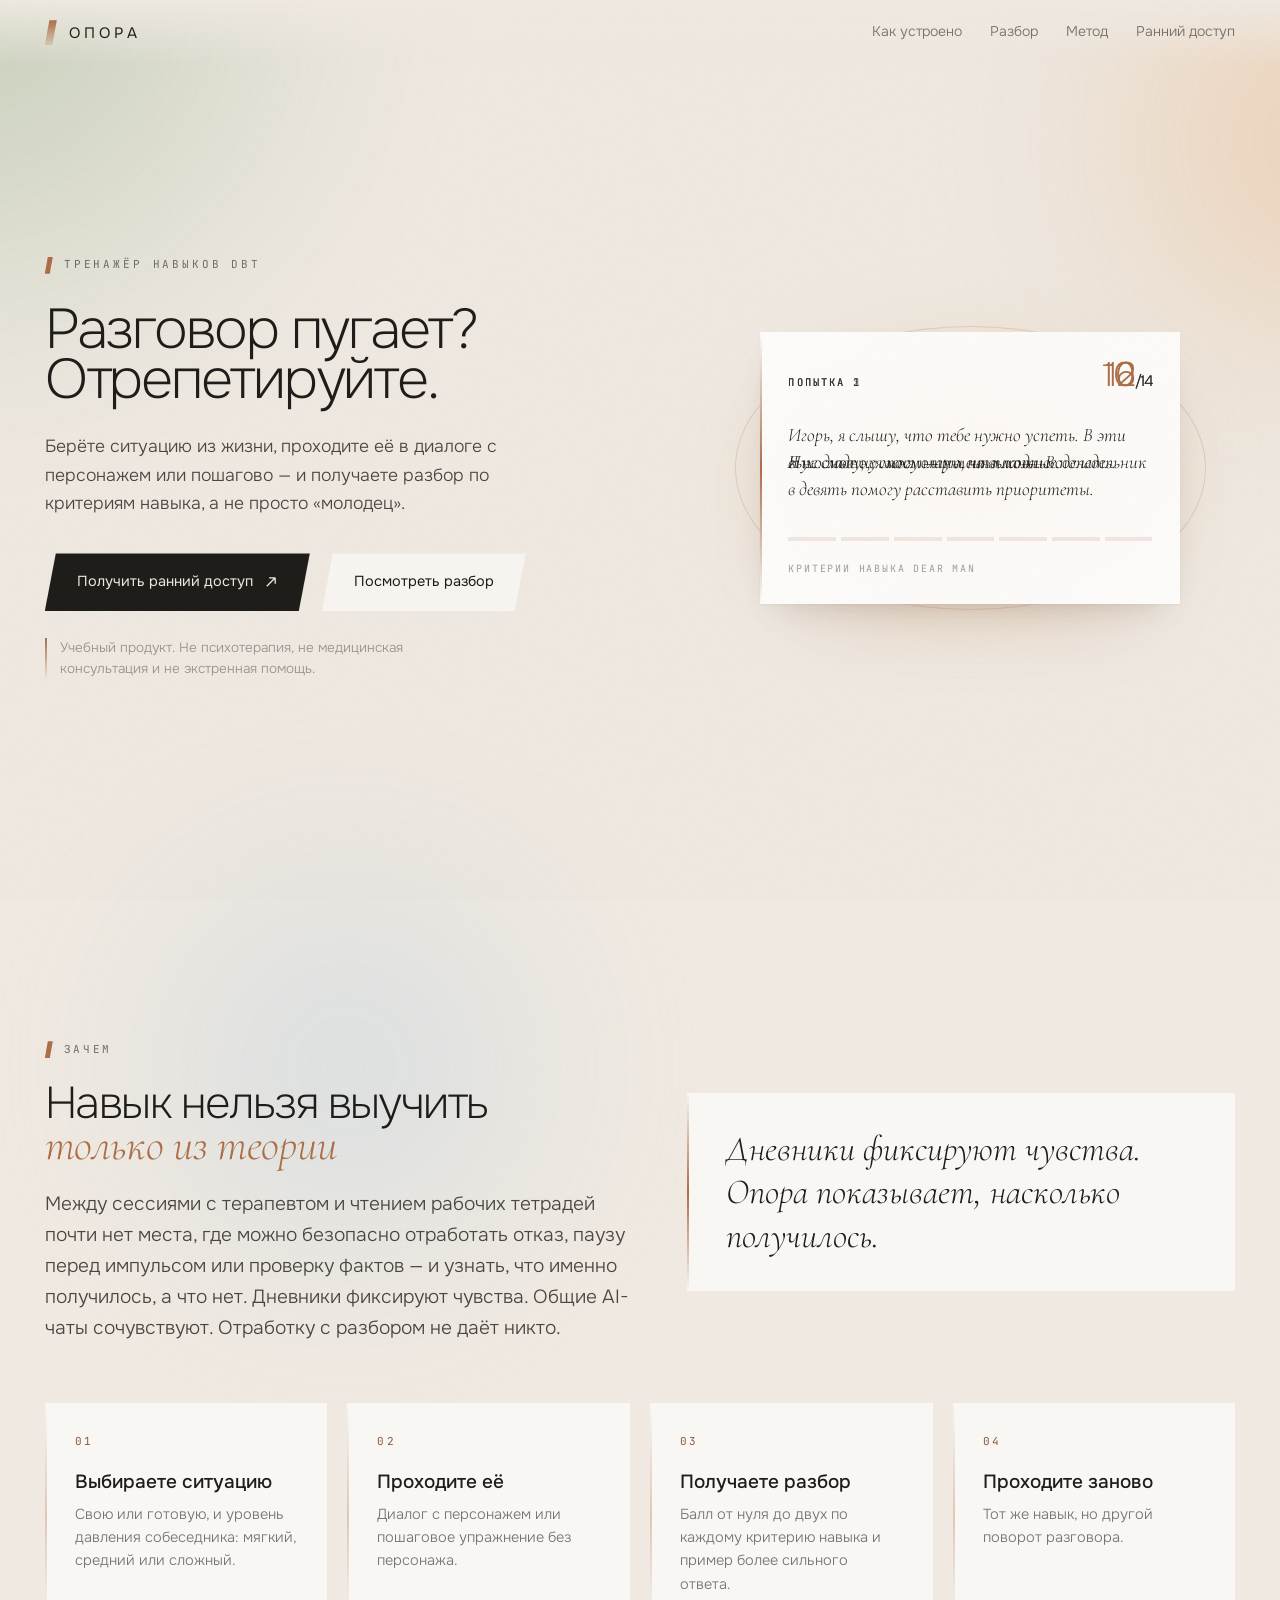
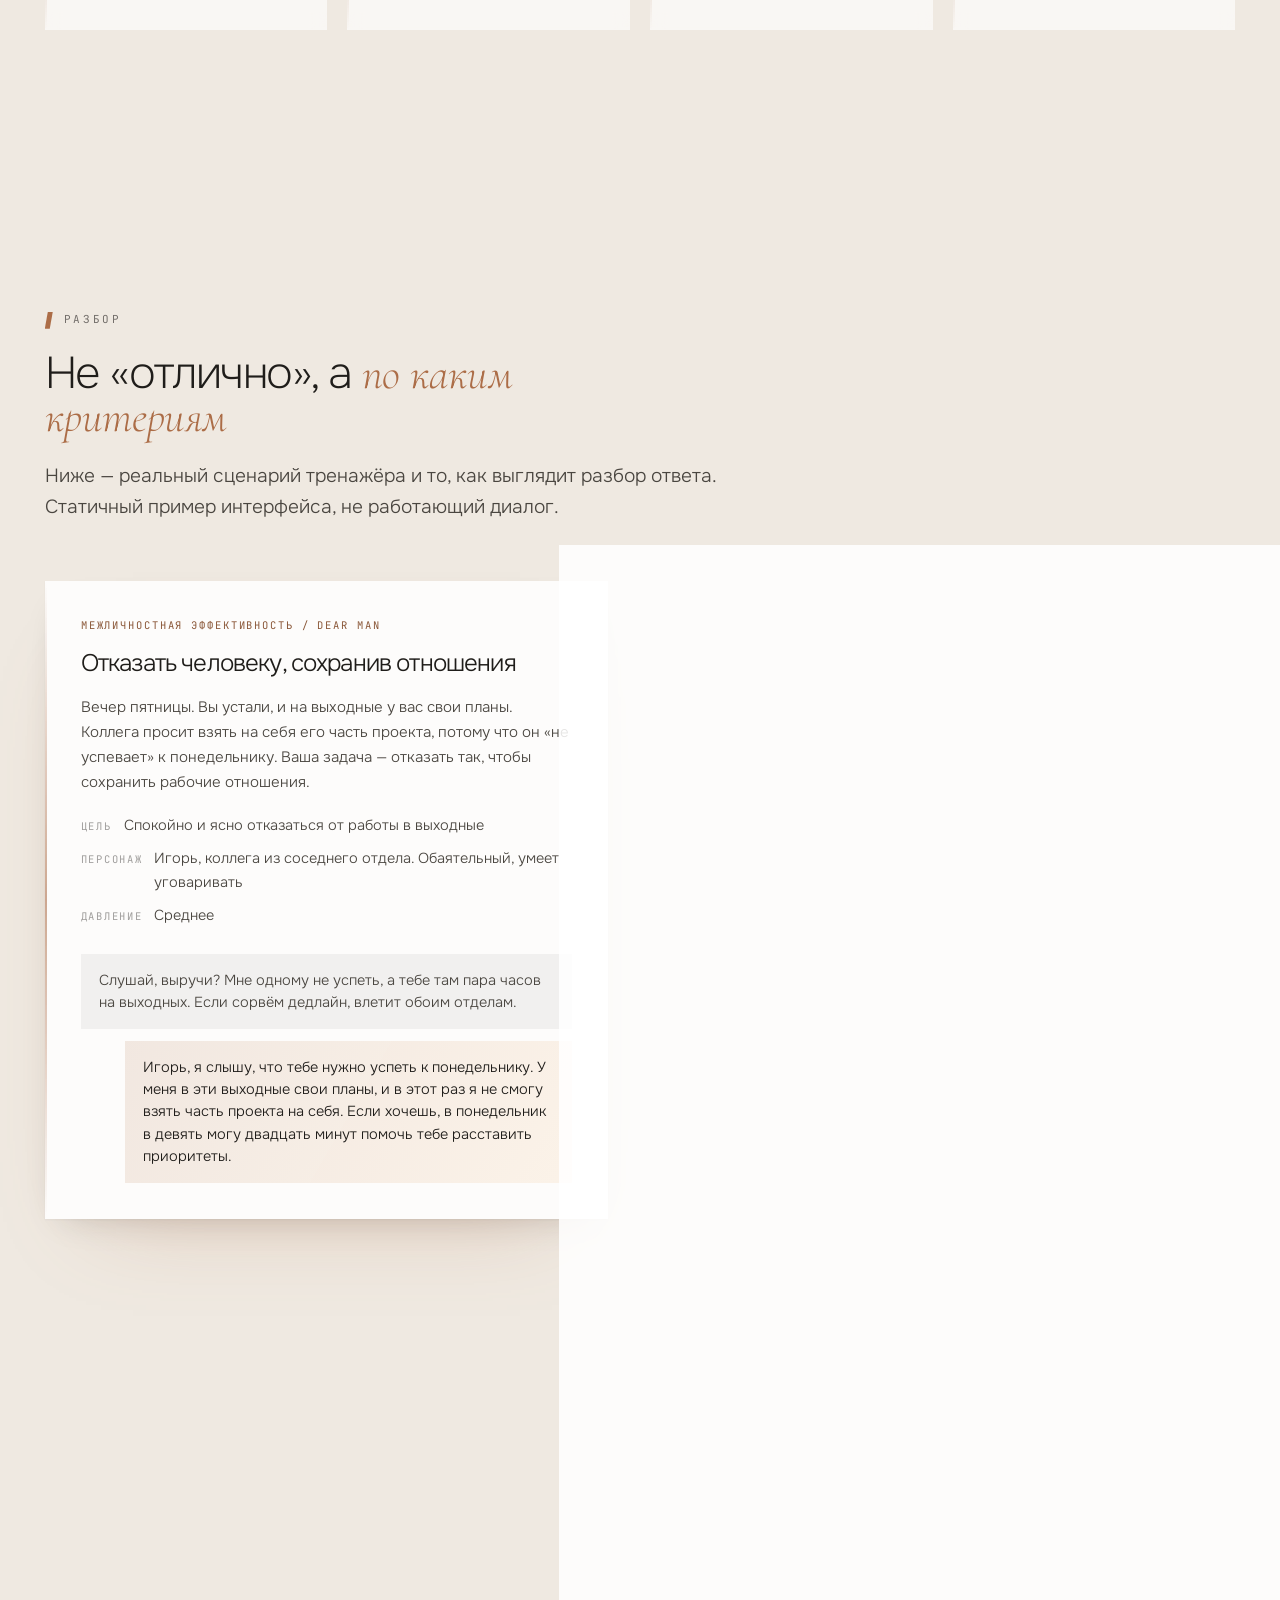
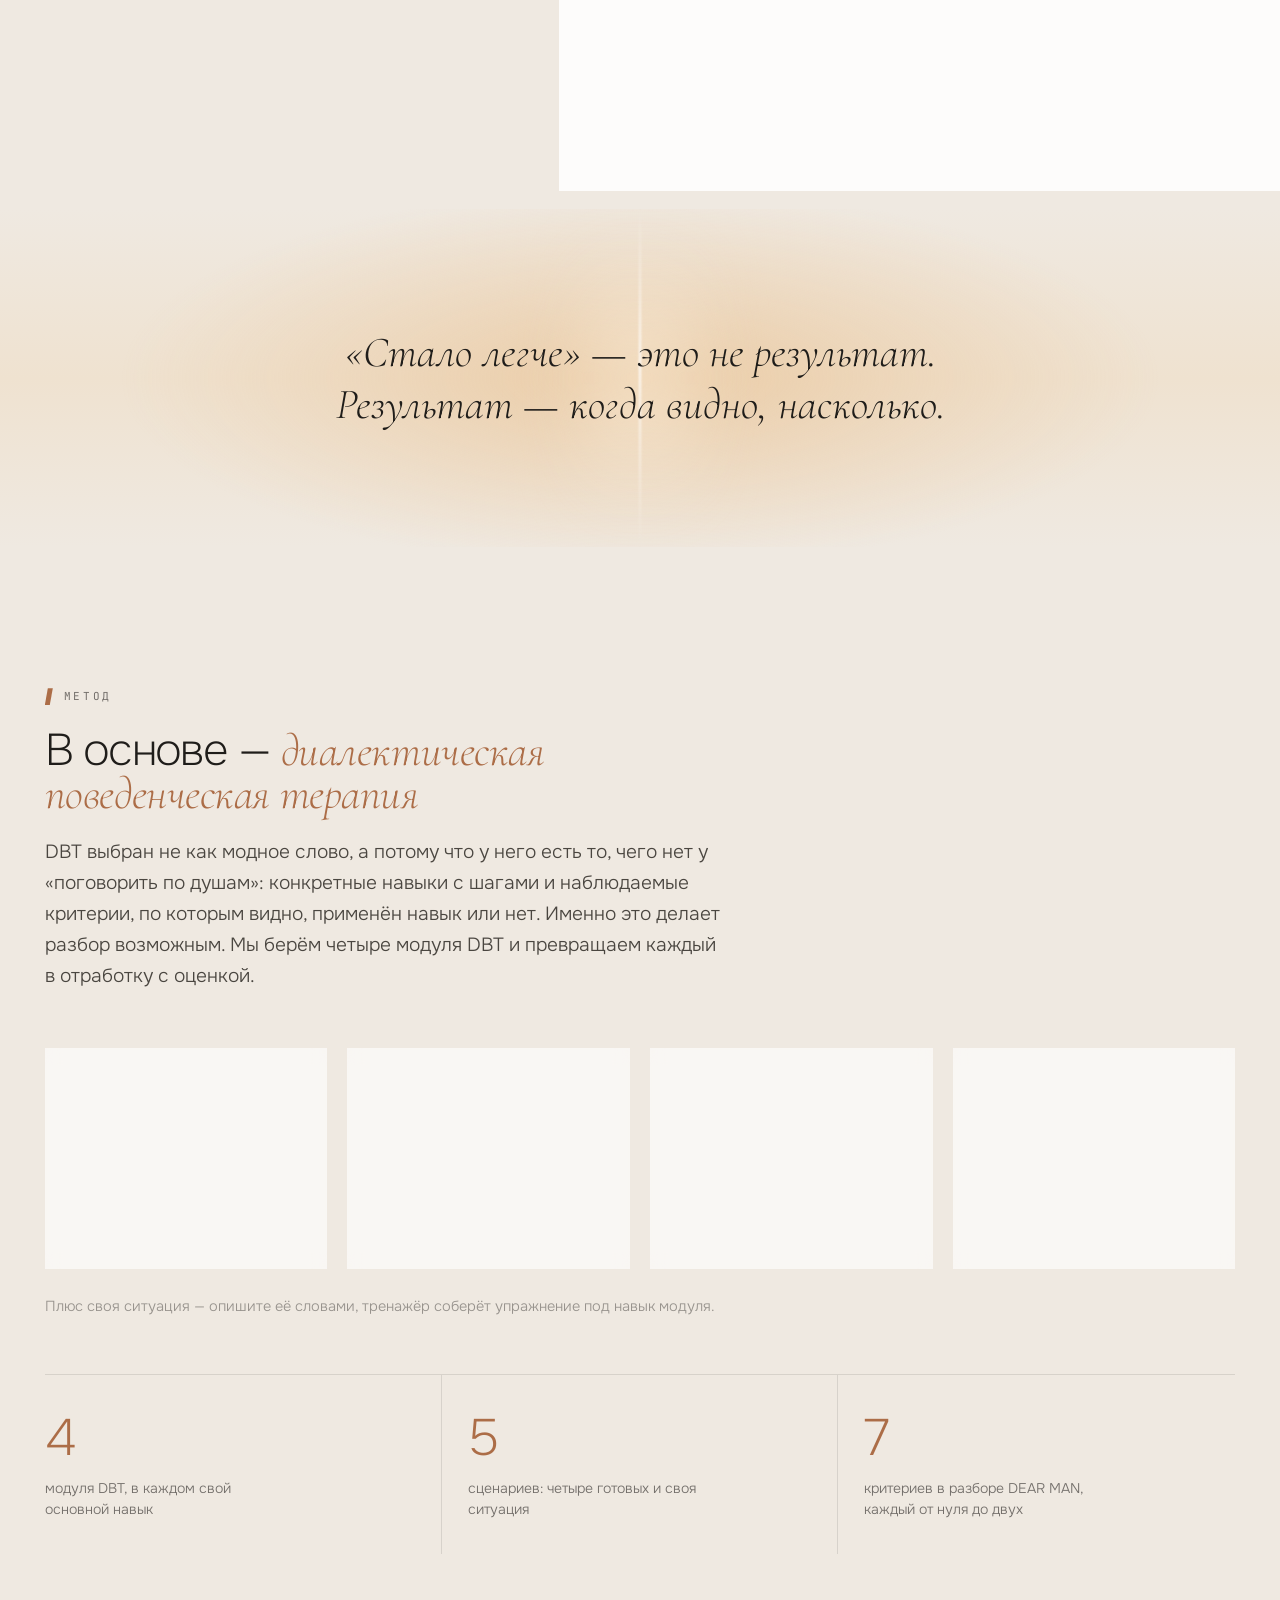
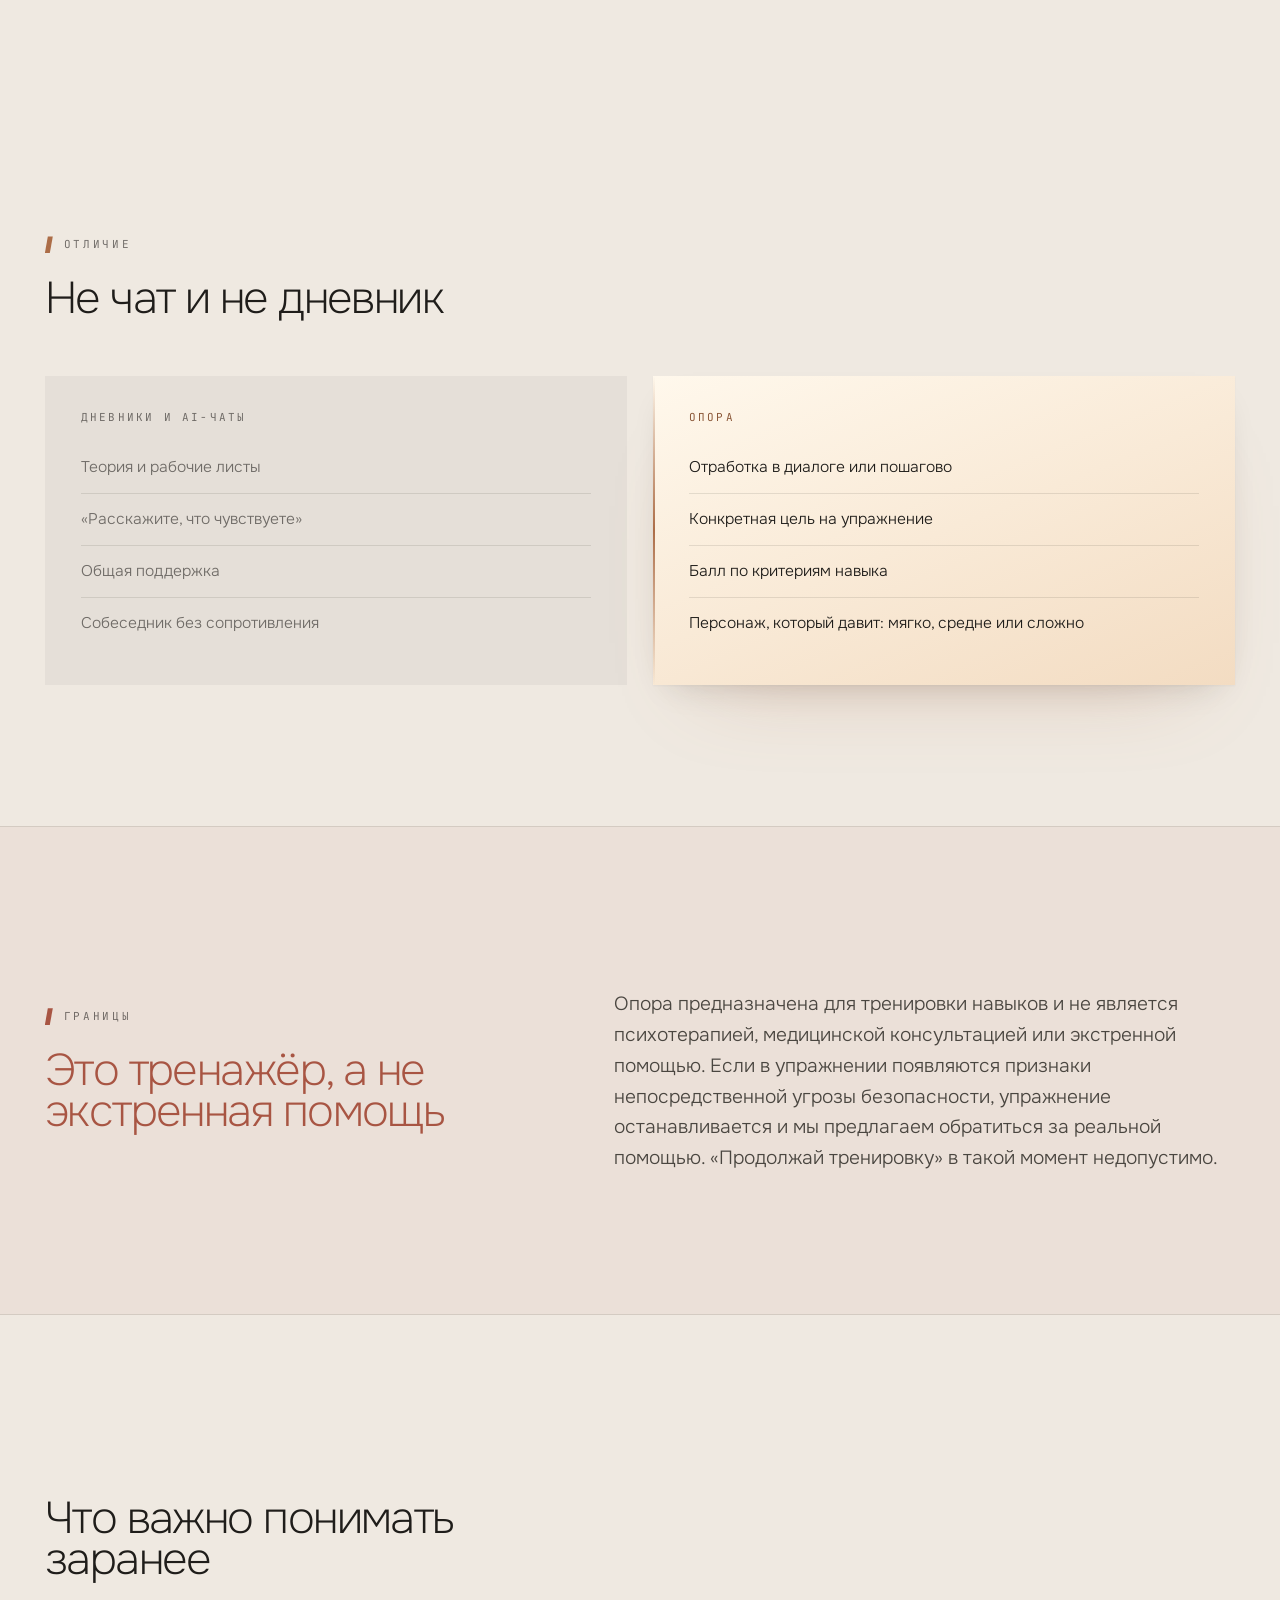
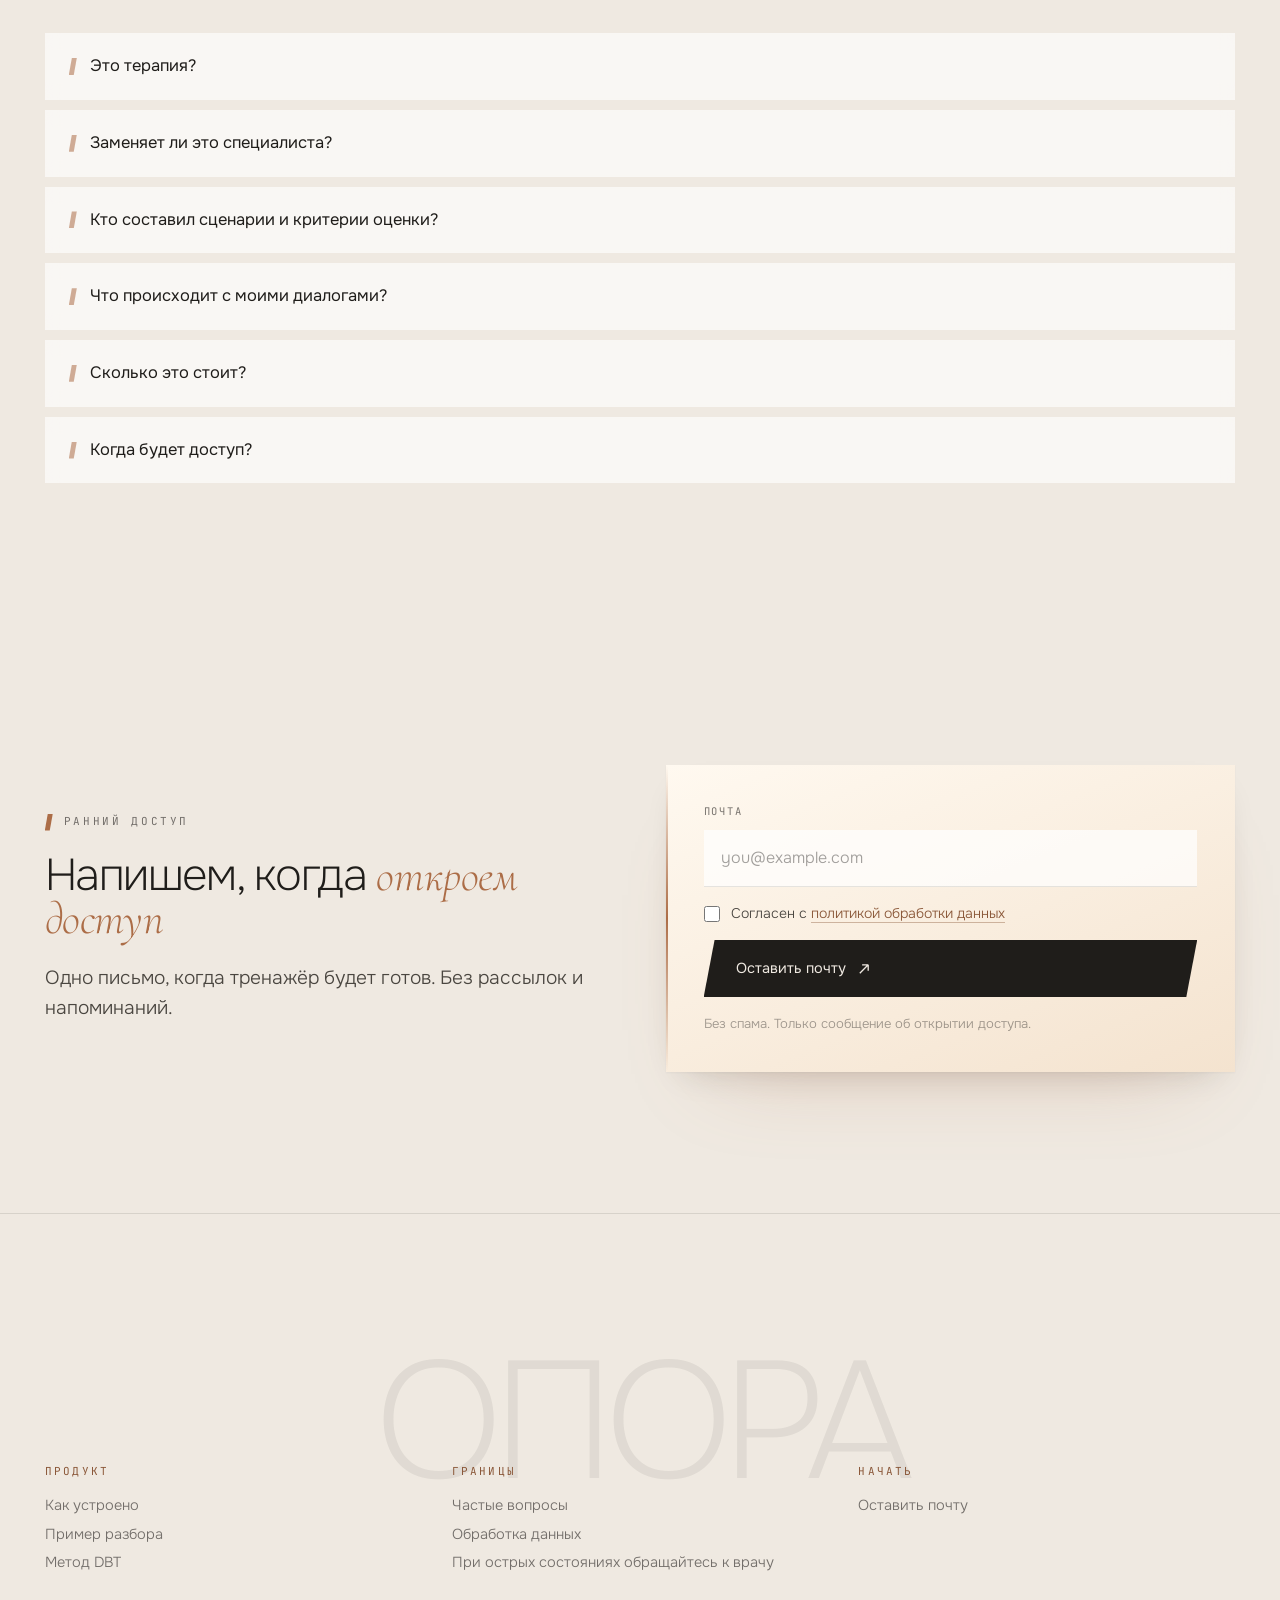
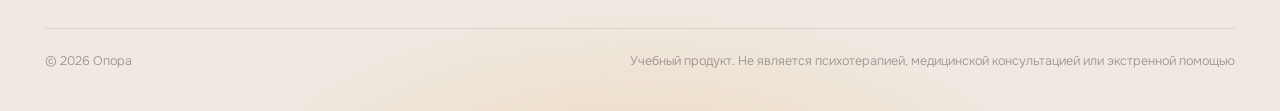
==== commit 9604039a: "Replace the hero object with a "three attempts" animation; fix hero alignment Two problems. First a " ====
--- a/index.html
+++ b/index.html
@@ -60,27 +60,31 @@
       </div>
 
       <div class="stage rv" style="transition-delay:.4s">
-        <div class="aperture" tabindex="0" role="img"
-             aria-label="Две опоры и тёплый просвет между ними: проём медленно раскрывается и сужается в ритме спокойного дыхания">
-          <div class="halo-back" aria-hidden="true"></div>
-          <div class="rays" aria-hidden="true"></div>
-          <div class="gate" aria-hidden="true">
-            <span class="pillar l"></span>
-            <span class="pillar r"></span>
-            <div class="seam">
-              <i class="bloom"></i><i class="halo"></i><i class="core"></i>
+        <div class="rehearsal" role="img"
+             aria-label="Три попытки одного ответа. С каждой попыткой формулировка становится точнее, критериев навыка закрывается больше, оценка растёт с шести до двенадцати из четырнадцати.">
+          <span class="r-glow" aria-hidden="true"></span>
+          <span class="r-ring" aria-hidden="true"></span>
+
+          <div class="r-card" aria-hidden="true">
+            <div class="r-top">
+              <span class="r-take"><i>Попытка 1</i><i>Попытка 2</i><i>Попытка 3</i></span>
+              <span class="r-score"><i>6<u>/14</u></i><i>10<u>/14</u></i><i>12<u>/14</u></i></span>
             </div>
-            <div class="motes"><i></i><i></i><i></i><i></i><i></i></div>
+
+            <div class="r-quote">
+              <p>Ну… ладно, я посмотрю, что можно сделать.</p>
+              <p>Я не смогу, у меня планы на выходные.</p>
+              <p>Игорь, я слышу, что тебе нужно успеть. В эти выходные не смогу — у меня планы. В понедельник в девять помогу расставить приоритеты.</p>
+            </div>
+
+            <div class="r-segs">
+              <i class="a"></i><i class="a"></i><i class="a"></i>
+              <i class="b"></i><i class="b"></i>
+              <i class="c"></i>
+              <i class="d"></i>
+            </div>
+            <span class="r-cap">Критерии навыка DEAR MAN</span>
           </div>
-          <div class="pool" aria-hidden="true"></div>
-        </div>
-
-        <div class="proof" aria-hidden="true">
-          <span class="cap">Разбор навыка</span>
-          <div class="score"><b>12</b><u>из 14</u><em>86%</em></div>
-          <div class="crit"><span>Описание факта <u>2/2</u></span><div class="bar"><i style="width:100%"></i></div></div>
-          <div class="crit"><span>Чёткий отказ <u>2/2</u></span><div class="bar"><i style="width:100%"></i></div></div>
-          <div class="crit"><span>Подкрепление <u>1/2</u></span><div class="bar"><i style="width:50%"></i></div></div>
         </div>
       </div>
     </div>
@@ -359,13 +363,13 @@
   document.getElementById('hd').classList.toggle('solid', scrollY > 60);
 }, { passive: true });
 
-/* проём слегка отзывается на курсор — только на десктопе */
-var ap = document.querySelector('.aperture');
+/* карточка попытки слегка отзывается на курсор — только на десктопе */
+var reh = document.querySelector('.rehearsal');
 var reduce = matchMedia('(prefers-reduced-motion: reduce)');
 addEventListener('pointermove', function (e) {
-  if (innerWidth < 980 || reduce.matches || !ap) return;
+  if (innerWidth < 980 || reduce.matches || !reh) return;
   var x = e.clientX / innerWidth - .5, y = e.clientY / innerHeight - .5;
-  ap.style.transform = 'translate3d(' + (x * -12) + 'px,' + (y * -7) + 'px,0)';
+  reh.style.transform = 'translate3d(' + (x * -10) + 'px,' + (y * -6) + 'px,0)';
 }, { passive: true });
 
 /* Локальный демо-режим: форма ещё не подключена к сервису приёма (см. README).
--- a/styles.css
+++ b/styles.css
@@ -128,8 +128,10 @@
 /* ================= ГЕРОЙ ================= */
 .hero{position:relative;min-height:100svh;display:flex;align-items:center;
   padding:clamp(110px,14vh,150px) 0 clamp(70px,10vh,110px)}
+/* width НЕ задаём: .hero-grid стоит на том же элементе, что и .wrap,
+   и с равной специфичностью перебил бы ширину контейнера — текст уехал бы к краю */
 .hero-grid{display:grid;grid-template-columns:minmax(0,1.06fr) minmax(0,.94fr);
-  gap:clamp(2rem,5vw,5.5rem);align-items:center;width:100%}
+  gap:clamp(2rem,5vw,5.5rem);align-items:center}
 
 .eyebrow{display:flex;align-items:center;gap:11px;font-family:var(--mono);font-size:11px;
   letter-spacing:.26em;text-transform:uppercase;color:var(--mut);margin-bottom:clamp(22px,3.4vh,38px)}
@@ -143,129 +145,81 @@
 .disclaimer::before{content:"";flex:0 0 auto;width:2px;align-self:stretch;
   background:linear-gradient(180deg,var(--clay),transparent)}
 
-/* ---------- проём: тёплый свет в арке ----------
-   Та же идея просвета, но это дверь к свету, а не щель в камне.
-   Свет собран настоящим filter:blur — мягкое затухание без ступеней. */
-.stage{position:relative;display:flex;flex-direction:column;align-items:center;
-  justify-content:center;min-height:min(64vh,560px)}
-.aperture{position:relative;width:min(320px,76%);height:min(56vh,470px);cursor:pointer;
-  display:flex;align-items:center;justify-content:center}
-.aperture:focus-visible{outline:none}
-
-/* тёплое свечение позади арки — дышит */
-.halo-back{position:absolute;width:150%;height:120%;pointer-events:none;filter:blur(52px);
-  background:radial-gradient(closest-side,rgba(240,201,155,.85),rgba(240,201,155,.24) 54%,transparent 76%);
-  animation:halo-breathe var(--breath) ease-in-out infinite}
-@keyframes halo-breathe{
-  0%{transform:scale(.86);opacity:.6}
-  36%{transform:scale(1.1);opacity:1}
-  64%{transform:scale(1.1);opacity:1}
-  100%{transform:scale(.86);opacity:.6}
-}
-
-/* медленные лучи из проёма */
-.rays{position:absolute;width:190%;height:190%;pointer-events:none;filter:blur(20px);opacity:.62;
-  background:conic-gradient(from 0deg,
-    transparent 0deg,rgba(232,186,132,.5) 6deg,transparent 13deg,
-    transparent 40deg,rgba(232,186,132,.36) 46deg,transparent 53deg,
-    transparent 92deg,rgba(232,186,132,.46) 98deg,transparent 105deg,
-    transparent 150deg,rgba(232,186,132,.32) 156deg,transparent 163deg,
-    transparent 210deg,rgba(232,186,132,.42) 216deg,transparent 223deg,
-    transparent 270deg,rgba(232,186,132,.32) 276deg,transparent 283deg,
-    transparent 320deg,rgba(232,186,132,.46) 326deg,transparent 333deg,transparent 360deg);
-  -webkit-mask-image:radial-gradient(closest-side,#000 18%,transparent 68%);
-  mask-image:radial-gradient(closest-side,#000 18%,transparent 68%);
-  animation:rays-turn 88s linear infinite}
-@keyframes rays-turn{to{transform:rotate(360deg)}}
-
-/* две опоры и просвет между ними ----------
-   На светлом фоне свету нужно от чего-то отделяться, иначе он не читается.
-   Опоры — глубокий шалфей: спокойный природный тон, а не траурный чёрный.
-   Проём буквально раскрывается и сужается вместе с дыханием. */
-.gate{position:relative;width:100%;height:100%;display:flex;justify-content:center}
-.pillar{position:absolute;top:0;bottom:0;width:43%;
-  background:linear-gradient(166deg,#546C5D 0%,#3B4F43 44%,#2C3A33 100%);
-  box-shadow:0 26px 60px -30px rgba(44,58,51,.65),0 80px 130px -80px rgba(44,58,51,.5);
-  animation:gate-breathe var(--breath) ease-in-out infinite}
-.pillar.l{left:0;--push:-9px;
-  border-radius:150px 34px 12px 12px / 210px 52px 12px 12px}
-.pillar.r{right:0;--push:9px;
-  border-radius:34px 150px 12px 12px / 52px 210px 12px 12px}
-/* тёплый отсвет на внутренних гранях — опоры освещены просветом */
-.pillar::after{content:"";position:absolute;top:0;bottom:0;width:34%;border-radius:inherit;
-  background:linear-gradient(90deg,transparent,rgba(240,201,155,.35))}
-.pillar.l::after{right:0}
-.pillar.r::after{left:0;transform:scaleX(-1)}
-@keyframes gate-breathe{
-  0%{transform:translateX(0)}
-  36%{transform:translateX(var(--push))}
-  64%{transform:translateX(var(--push))}
-  100%{transform:translateX(0)}
-}
-
-/* просвет — вертикальное ядро света внутри арки, три слоя */
-.seam{position:absolute;left:50%;top:6%;bottom:4%;width:0;transform:translateX(-50%);z-index:2}
-.seam i{position:absolute;left:50%;top:0;bottom:0;transform:translateX(-50%);
-  animation:seam-breathe var(--breath) ease-in-out infinite;transition:width 1.6s var(--ease)}
-.seam .bloom{width:170px;filter:blur(42px);animation-delay:-.9s;
-  background:radial-gradient(closest-side,rgba(255,235,198,.95),rgba(245,214,166,.45) 56%,transparent 78%)}
-.seam .halo{width:30px;filter:blur(15px);animation-delay:-.45s;
-  background:linear-gradient(180deg,transparent 3%,rgba(255,240,212,.9) 28%,
-             #FFF7E4 58%,rgba(250,222,180,.8) 84%,transparent)}
-.seam .core{width:3px;filter:blur(.6px);
-  background:linear-gradient(180deg,transparent 5%,rgba(255,252,244,.9) 20%,
-             #FFFFFF 48%,rgba(255,243,220,.95) 78%,transparent)}
-@keyframes seam-breathe{
-  0%{transform:translateX(-50%) scaleX(.78);opacity:.65}
-  36%{transform:translateX(-50%) scaleX(1.18);opacity:1}
-  64%{transform:translateX(-50%) scaleX(1.18);opacity:1}
-  100%{transform:translateX(-50%) scaleX(.78);opacity:.65}
-}
-.aperture:hover .core,.aperture:focus-visible .core{width:5px}
-.aperture:hover .halo,.aperture:focus-visible .halo{width:52px}
-.aperture:hover .bloom,.aperture:focus-visible .bloom{width:270px}
-
-/* пылинки в свете — медленно всплывают, каждая в своём темпе */
-.motes{position:absolute;left:38%;right:38%;top:0;bottom:0;overflow:hidden;pointer-events:none;z-index:3}
-.motes i{position:absolute;width:4px;height:4px;border-radius:50%;background:rgba(255,255,255,.9);
-  filter:blur(1.4px);opacity:0;animation:mote-rise linear infinite}
-.motes i:nth-child(1){left:22%;animation-duration:17s;animation-delay:-2s}
-.motes i:nth-child(2){left:64%;animation-duration:23s;animation-delay:-9s;width:3px;height:3px}
-.motes i:nth-child(3){left:44%;animation-duration:20s;animation-delay:-14s}
-.motes i:nth-child(4){left:76%;animation-duration:26s;animation-delay:-5s;width:5px;height:5px}
-.motes i:nth-child(5){left:8%;animation-duration:29s;animation-delay:-19s;width:3px;height:3px}
-@keyframes mote-rise{
-  0%{transform:translateY(105%) translateX(0);opacity:0}
-  14%{opacity:.9}
-  80%{opacity:.7}
-  100%{transform:translateY(-12%) translateX(14px);opacity:0}
-}
-
-/* световое пятно на «полу» под аркой */
-.pool{position:absolute;left:50%;bottom:-7%;width:150%;height:110px;transform:translateX(-50%);
-  pointer-events:none;filter:blur(30px);
-  background:radial-gradient(closest-side,rgba(240,201,155,.7),transparent 74%);
-  animation:halo-breathe var(--breath) ease-in-out infinite;animation-delay:-1.2s}
-
-/* карточка разбора — стоит в свете проёма */
-.proof{position:relative;z-index:4;width:min(330px,92%);margin-top:-64px;padding:22px 24px 24px;
+/* ---------- аттракцион: «три попытки» ----------
+   Это и есть продукт: одна и та же фраза переписывается, критерии навыка
+   закрываются один за другим, оценка растёт, свет позади разгорается.
+   Цикл 18 с — по шесть секунд на попытку. Медленно намеренно.
+   Метафора просвета осталась: свет позади карточки и скос в форме щели. */
+.stage{position:relative;display:flex;align-items:center;justify-content:center;
+  min-height:min(60vh,520px)}
+.rehearsal{position:relative;width:min(420px,100%);display:flex;align-items:center;
+  justify-content:center;transition:transform .8s var(--ease)}
+
+/* свет позади: с каждой попыткой разгорается */
+.r-glow{position:absolute;width:135%;height:120%;pointer-events:none;filter:blur(46px);
+  background:radial-gradient(closest-side,rgba(240,201,155,.92),rgba(232,186,132,.3) 56%,transparent 78%);
+  animation:r-glow-steps 18s ease-in-out infinite}
+@keyframes r-glow-steps{
+  0%,4%{opacity:.28;transform:scale(.86)}
+  30%,37%{opacity:.5;transform:scale(1)}
+  63%,70%{opacity:.78;transform:scale(1.09)}
+  96%{opacity:.92;transform:scale(1.13)}
+  100%{opacity:.28;transform:scale(.86)}
+}
+/* тонкое кольцо ритма — отсылка к дыханию 4-7-8 из варианта A */
+.r-ring{position:absolute;width:112%;height:104%;border-radius:50%;pointer-events:none;
+  border:1px solid rgba(172,109,71,.22);animation:r-ring-breathe var(--breath) ease-in-out infinite}
+@keyframes r-ring-breathe{
+  0%{transform:scale(.9);opacity:.35}
+  36%{transform:scale(1.04);opacity:.8}
+  64%{transform:scale(1.04);opacity:.8}
+  100%{transform:scale(.9);opacity:.35}
+}
+
+.r-card{position:relative;z-index:2;width:100%;padding:26px 28px 24px;
   background:var(--paper-2);backdrop-filter:blur(14px);box-shadow:var(--shadow-soft)}
-.proof::before{content:"";position:absolute;left:0;top:0;bottom:0;width:2px;
+.r-card::before{content:"";position:absolute;left:0;top:0;bottom:0;width:2px;
   background:linear-gradient(180deg,transparent,var(--clay),transparent)}
-.proof .cap{font-family:var(--mono);font-size:10px;letter-spacing:.2em;text-transform:uppercase;
-  color:var(--mut);display:block;margin-bottom:12px}
-.proof .score{display:flex;align-items:baseline;gap:9px;margin-bottom:18px}
-.proof .score b{font-weight:200;font-size:38px;line-height:1;letter-spacing:-.03em}
-.proof .score u{text-decoration:none;font-size:15px;color:var(--mut)}
-.proof .score em{font-style:normal;font-size:13px;color:var(--clay-ink);margin-left:auto;
-  font-family:var(--mono)}
-.crit{margin-bottom:11px}
-.crit:last-child{margin-bottom:0}
-.crit span{display:flex;justify-content:space-between;gap:10px;font-size:12.5px;
-  color:var(--mut);margin-bottom:5px}
-.crit span u{text-decoration:none;font-family:var(--mono);color:var(--ink)}
-.bar{height:3px;background:rgba(31,29,26,.1);overflow:hidden}
-.bar i{display:block;height:100%;background:linear-gradient(90deg,var(--clay),var(--warm))}
+
+.r-top{display:flex;align-items:baseline;justify-content:space-between;gap:14px;margin-bottom:18px}
+/* все три варианта лежат в одной ячейке грида — карточка не прыгает */
+.r-take,.r-score{display:grid}
+.r-take i,.r-score i{grid-area:1/1;font-style:normal;animation:r-swap 18s ease-in-out infinite}
+.r-take i{font-family:var(--mono);font-size:10.5px;letter-spacing:.2em;text-transform:uppercase;
+  color:var(--mut)}
+.r-score{justify-items:end}
+.r-score i{font-weight:200;font-size:34px;line-height:1;letter-spacing:-.03em;color:var(--clay)}
+.r-score u{text-decoration:none;font-size:15px;color:var(--mut);font-weight:300}
+
+/* Высота зарезервирована под самый длинный вариант, короткие центрируются —
+   иначе карточка прыгает при смене попытки. */
+.r-quote{display:grid;align-items:center;min-height:6.2em;margin-bottom:22px}
+.r-quote p{grid-area:1/1;font-family:var(--ser);font-style:italic;font-size:19px;line-height:1.42;
+  color:var(--ink);animation:r-swap 18s ease-in-out infinite}
+
+/* фраза и подпись сменяются с мягким размытием, каждая держится ~6 с */
+@keyframes r-swap{
+  0%{opacity:0;transform:translateY(7px);filter:blur(4px)}
+  4%{opacity:1;transform:none;filter:blur(0)}
+  29%{opacity:1;transform:none;filter:blur(0)}
+  33%{opacity:0;transform:translateY(-7px);filter:blur(4px)}
+  100%{opacity:0;transform:translateY(7px);filter:blur(4px)}
+}
+.r-take i:nth-child(1),.r-score i:nth-child(1),.r-quote p:nth-child(1){animation-delay:0s}
+.r-take i:nth-child(2),.r-score i:nth-child(2),.r-quote p:nth-child(2){animation-delay:-12s}
+.r-take i:nth-child(3),.r-score i:nth-child(3),.r-quote p:nth-child(3){animation-delay:-6s}
+
+/* семь критериев DEAR MAN: загораются по мере того, как ответ становится точнее */
+.r-segs{display:grid;grid-template-columns:repeat(7,1fr);gap:5px;margin-bottom:12px}
+.r-segs i{height:4px;background:var(--clay);opacity:.14}
+.r-segs .a{animation:seg-a 18s ease-in-out infinite}
+.r-segs .b{animation:seg-b 18s ease-in-out infinite}
+.r-segs .c{animation:seg-c 18s ease-in-out infinite}
+@keyframes seg-a{0%,3%{opacity:.14} 7%,96%{opacity:1} 100%{opacity:.14}}
+@keyframes seg-b{0%,36%{opacity:.14} 40%,96%{opacity:1} 100%{opacity:.14}}
+@keyframes seg-c{0%,69%{opacity:.14} 73%,96%{opacity:1} 100%{opacity:.14}}
+.r-cap{font-family:var(--mono);font-size:10px;letter-spacing:.18em;text-transform:uppercase;
+  color:var(--mut-2)}
 
 /* ================= СЕКЦИИ ================= */
 section{position:relative;padding:var(--air) 0}
@@ -484,8 +438,8 @@
   padding:12px 20px}
 .skip:focus{left:12px;top:12px}
 
-a:focus-visible,button:focus-visible,summary:focus-visible,input:focus-visible,
-.aperture:focus-visible .arch{outline:2px solid var(--clay-ink);outline-offset:3px}
+a:focus-visible,button:focus-visible,summary:focus-visible,input:focus-visible{
+  outline:2px solid var(--clay-ink);outline-offset:3px}
 
 /* ================= АДАПТИВ ================= */
 @media(max-width:1180px){
@@ -494,10 +448,9 @@
 @media(max-width:980px){
   .hero-grid,.problem-grid,.demo-grid,.compare,.cta-grid,.safety-grid{grid-template-columns:1fr}
   .hero{min-height:auto;padding-top:clamp(96px,13vh,130px)}
-  /* Мобильный герой пересобран: сначала оффер словами, проём после кнопок. */
-  .stage{min-height:auto;margin-top:38px}
-  .aperture{width:min(230px,58%);height:min(34vh,300px)}
-  .proof{width:100%;margin-top:-40px}
+  /* Мобильный герой пересобран: сначала оффер словами, карточка после кнопок. */
+  .stage{min-height:auto;margin-top:42px;justify-content:flex-start}
+  .rehearsal{width:min(480px,100%)}
   .nums{grid-template-columns:1fr;border-top:0}
   .num{border-right:0;border-top:1px solid var(--line);padding-left:0}
   .fcols{grid-template-columns:1fr 1fr}
@@ -512,16 +465,18 @@
   .bubble.you{margin-left:0}
   .fcols{grid-template-columns:1fr}
   .fbot{flex-direction:column;gap:8px}
-  /* наслаивающиеся эффекты на мобильном выключены — удобство важнее */
-  .rays,.motes{display:none}
+  .r-card{padding:22px 22px 20px}
+  .r-quote p{font-size:17.5px}
+  .r-quote{min-height:8.6em}
 }
 
 @media(prefers-reduced-motion:reduce){
   html{scroll-behavior:auto}
   *,*::before,*::after{animation:none!important;transition-duration:.01ms!important}
   .rv{opacity:1;transform:none}
-  .seam .core{width:3px}
-  .seam .halo{width:28px}
-  .seam .bloom{width:160px}
-  .motes{display:none}
-}
+  /* без движения показываем сразу третью попытку — лучший вариант ответа */
+  .r-take i,.r-score i,.r-quote p{opacity:0;filter:none;transform:none}
+  .r-take i:nth-child(3),.r-score i:nth-child(3),.r-quote p:nth-child(3){opacity:1}
+  .r-segs .a,.r-segs .b,.r-segs .c{opacity:1}
+  .r-glow{opacity:.75}
+}
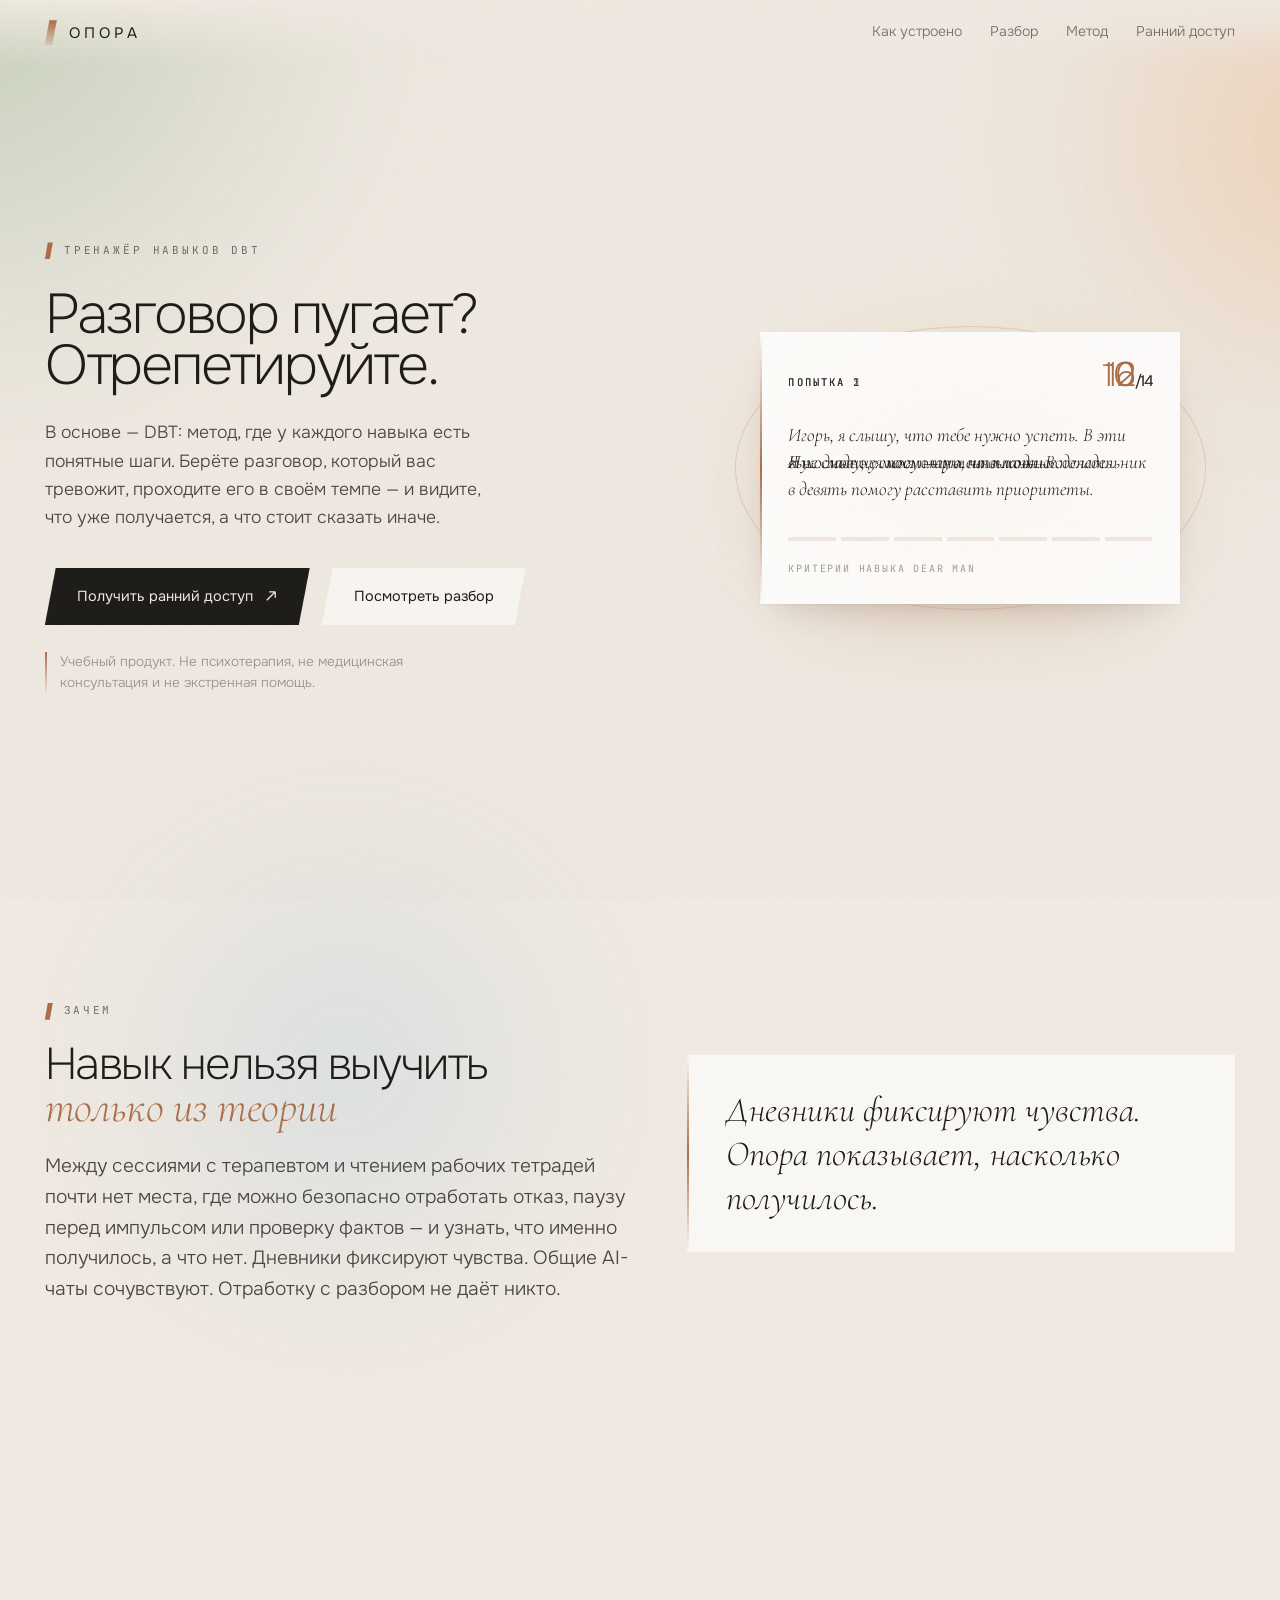
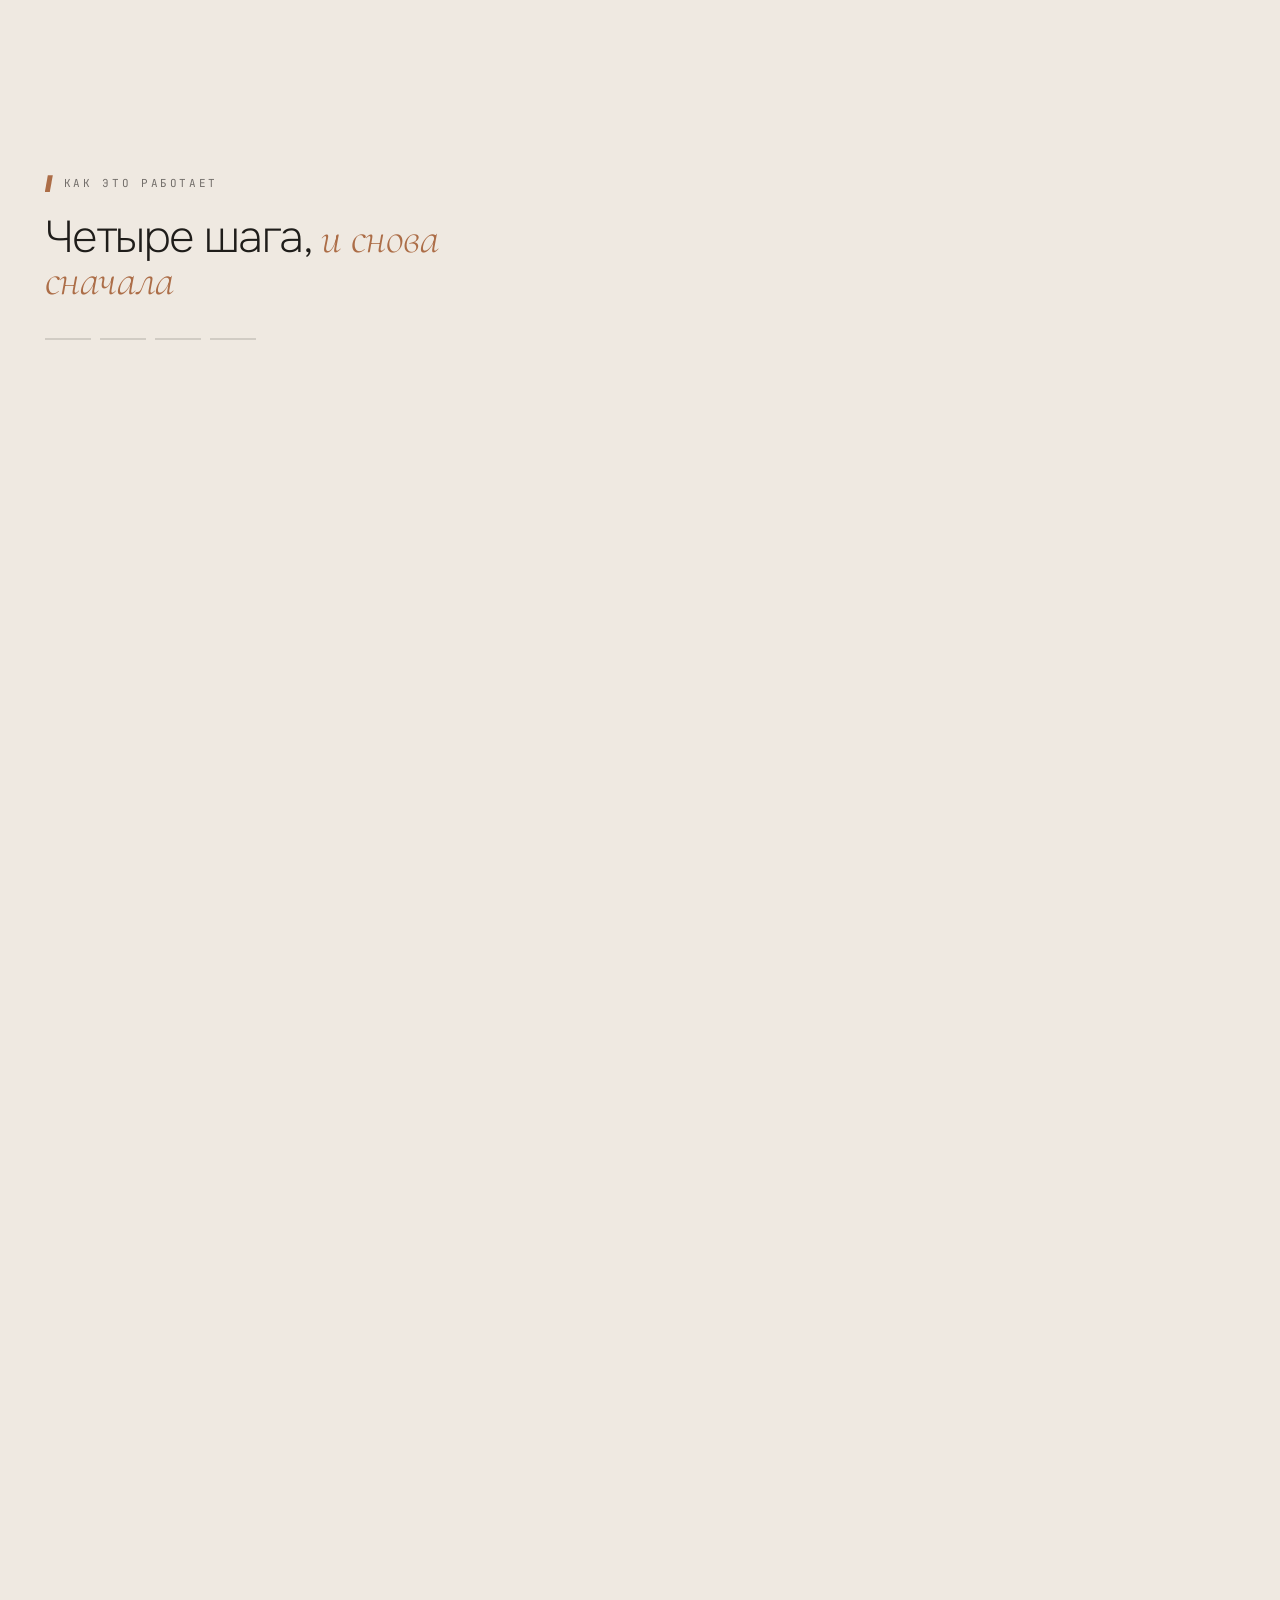
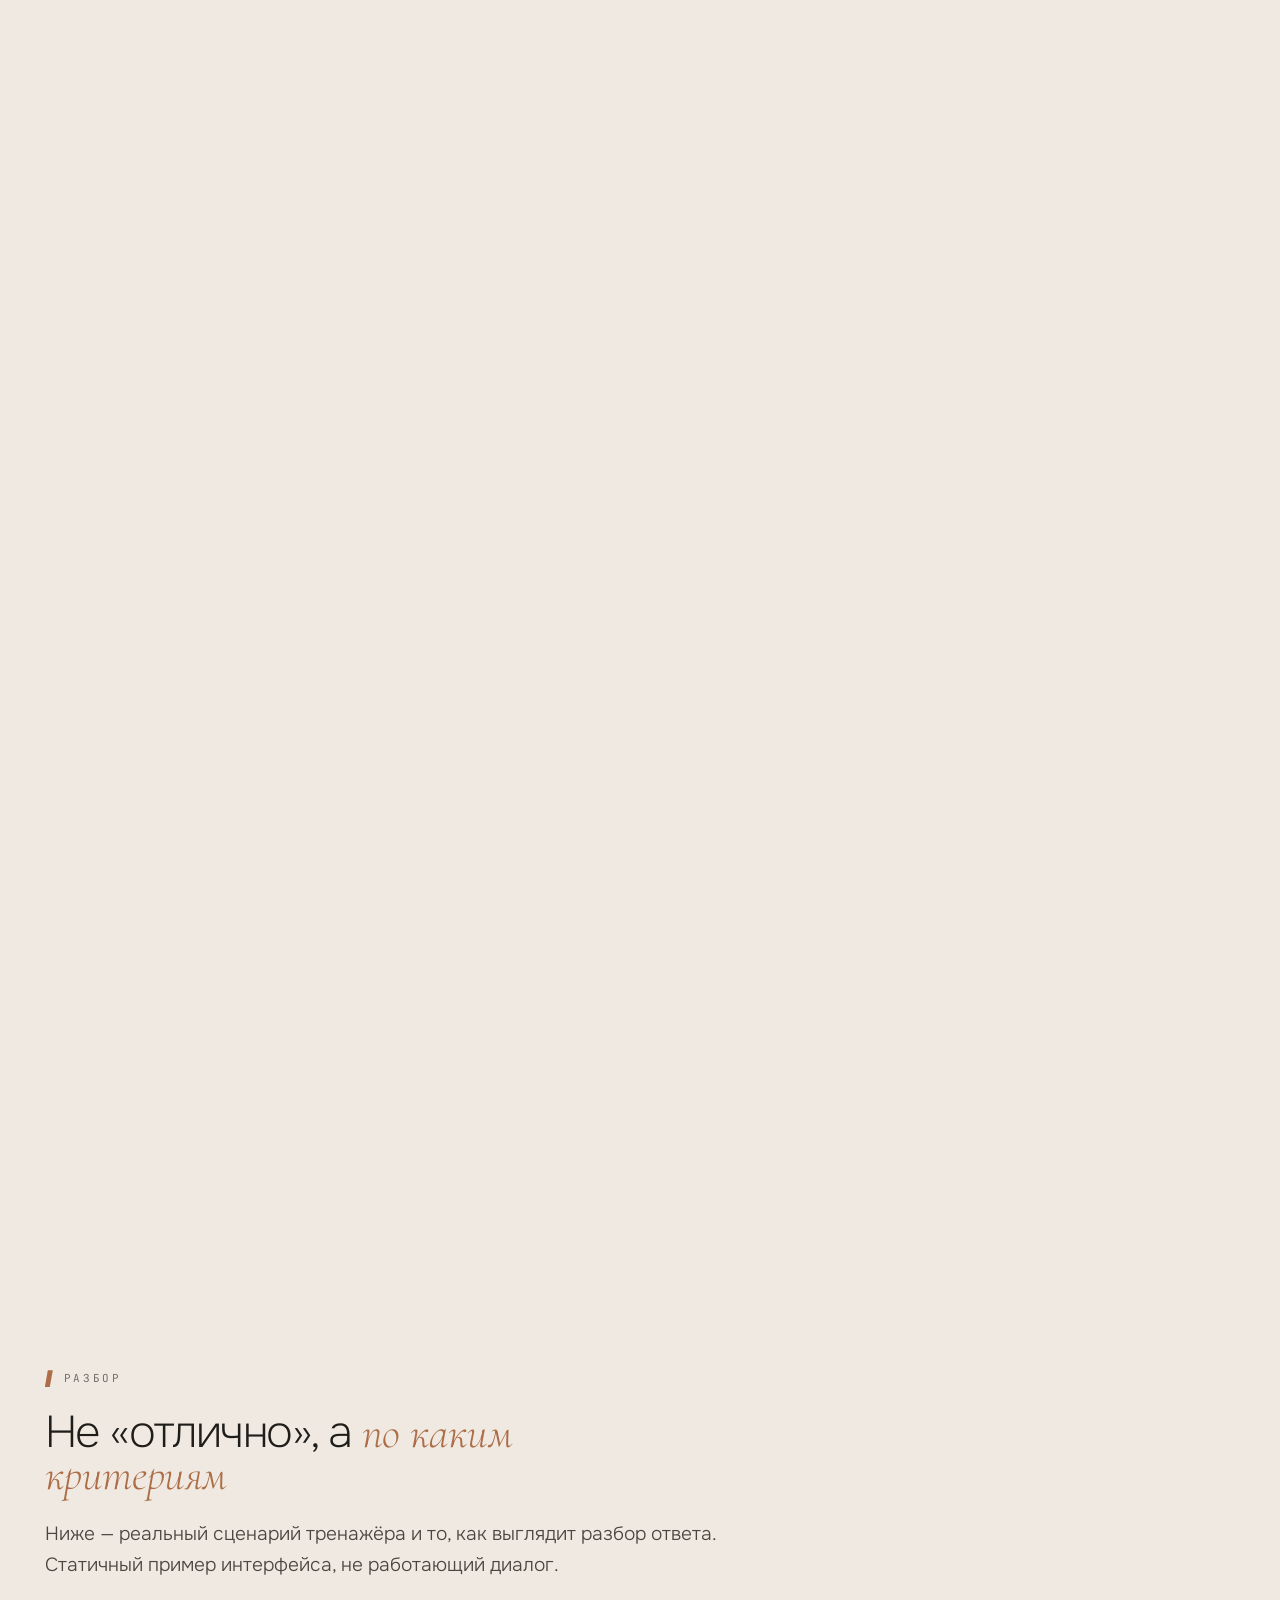
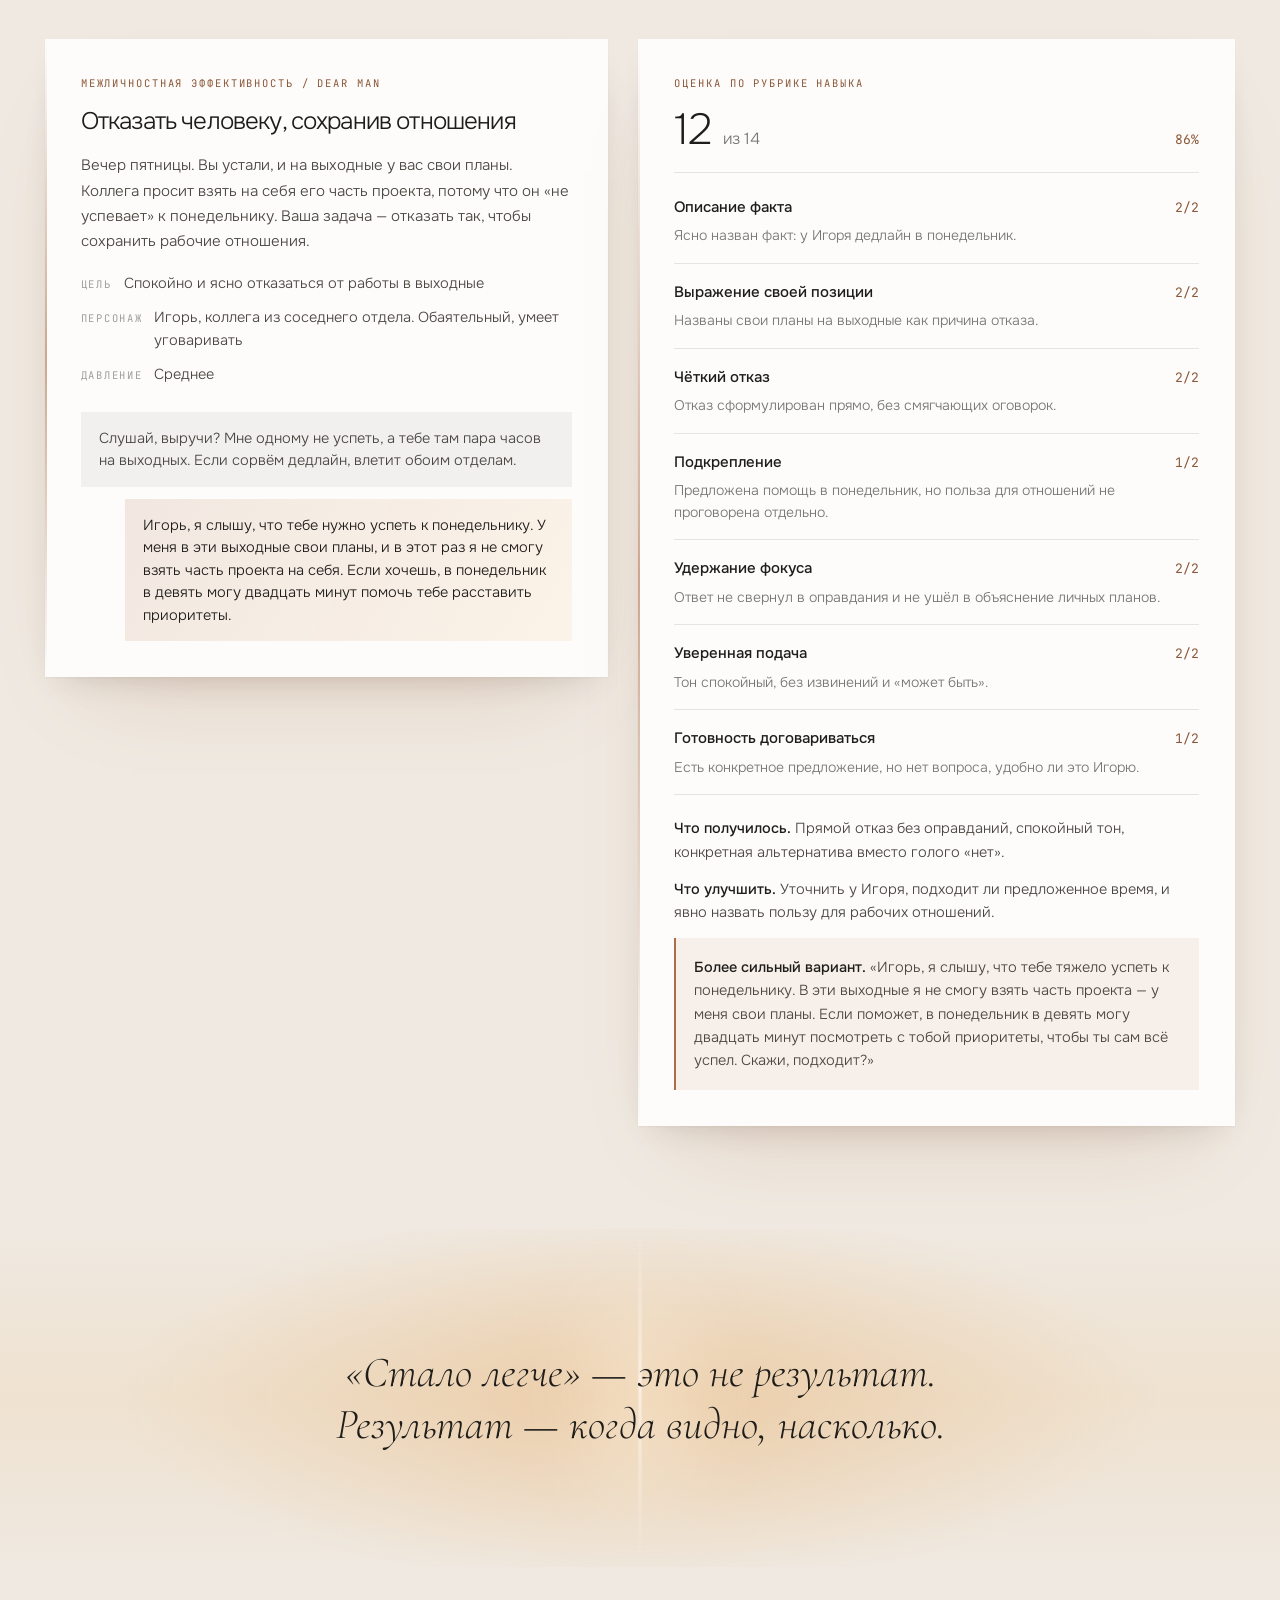
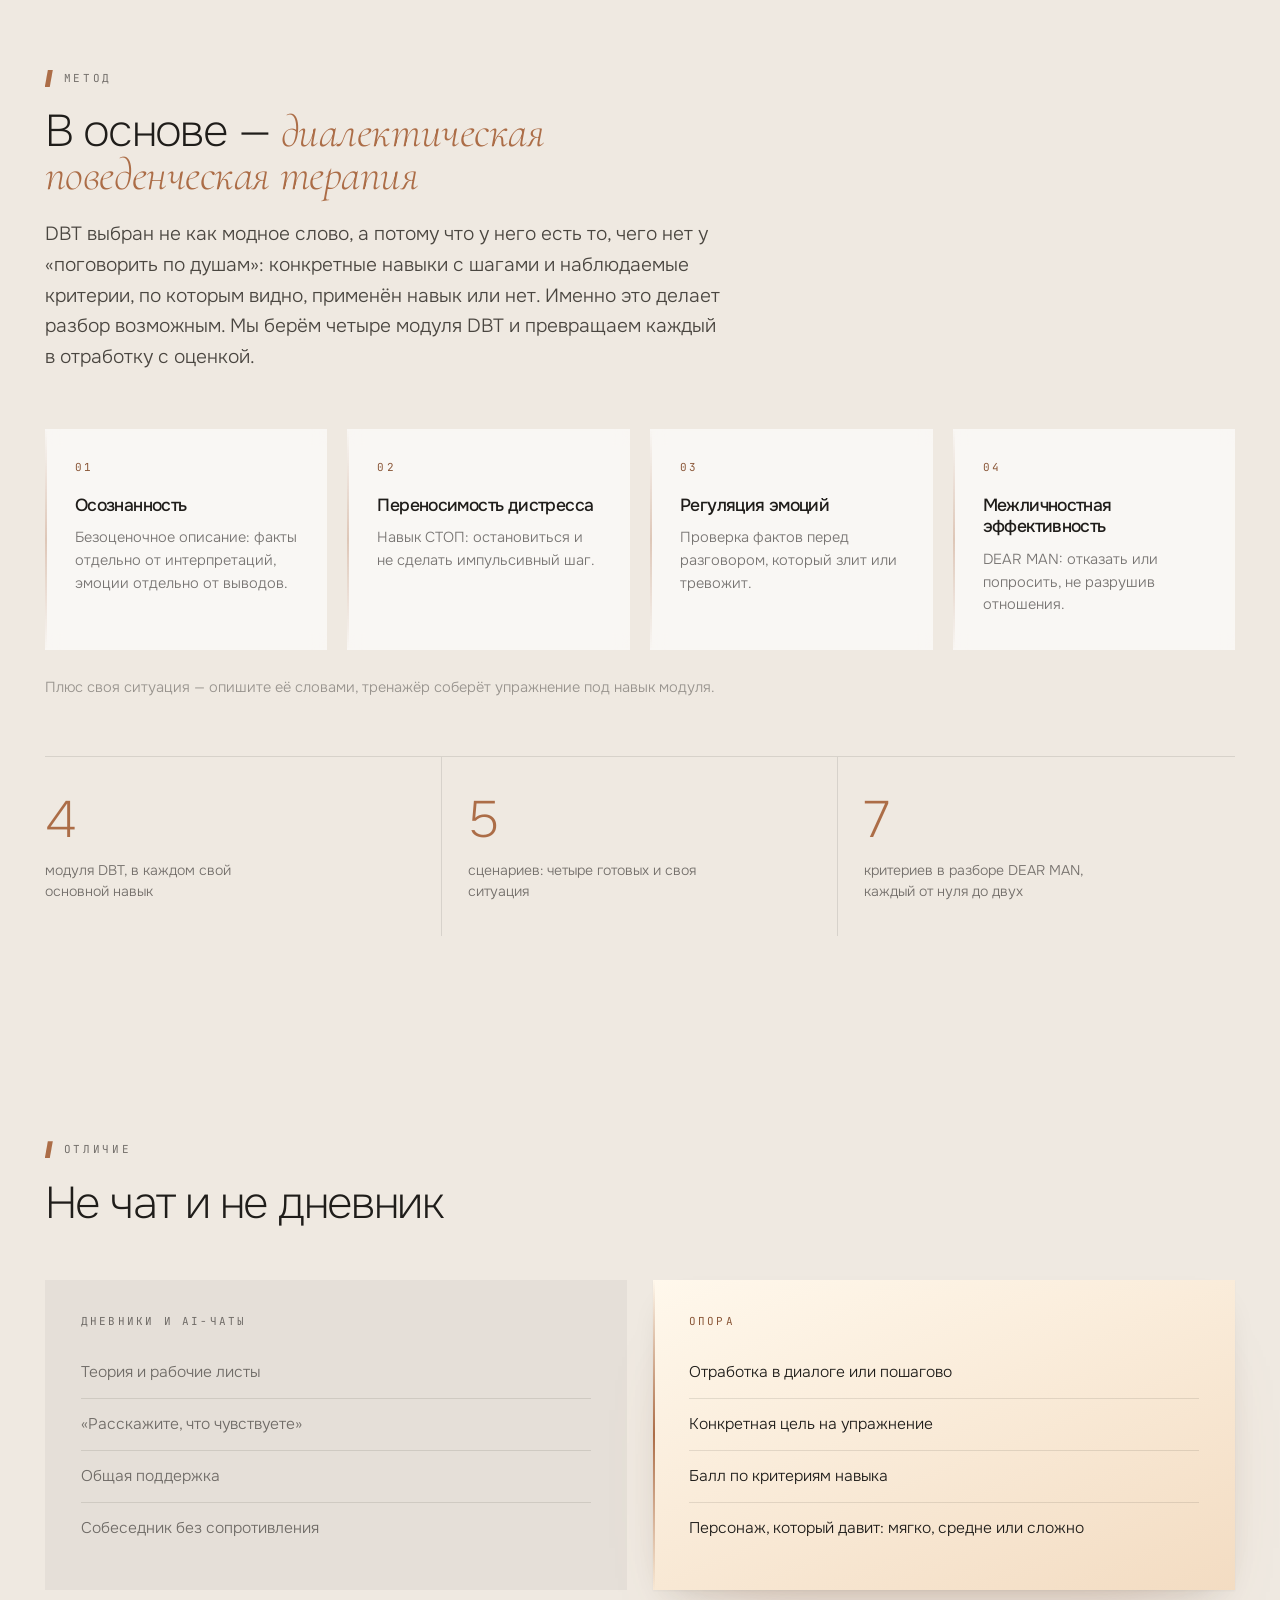
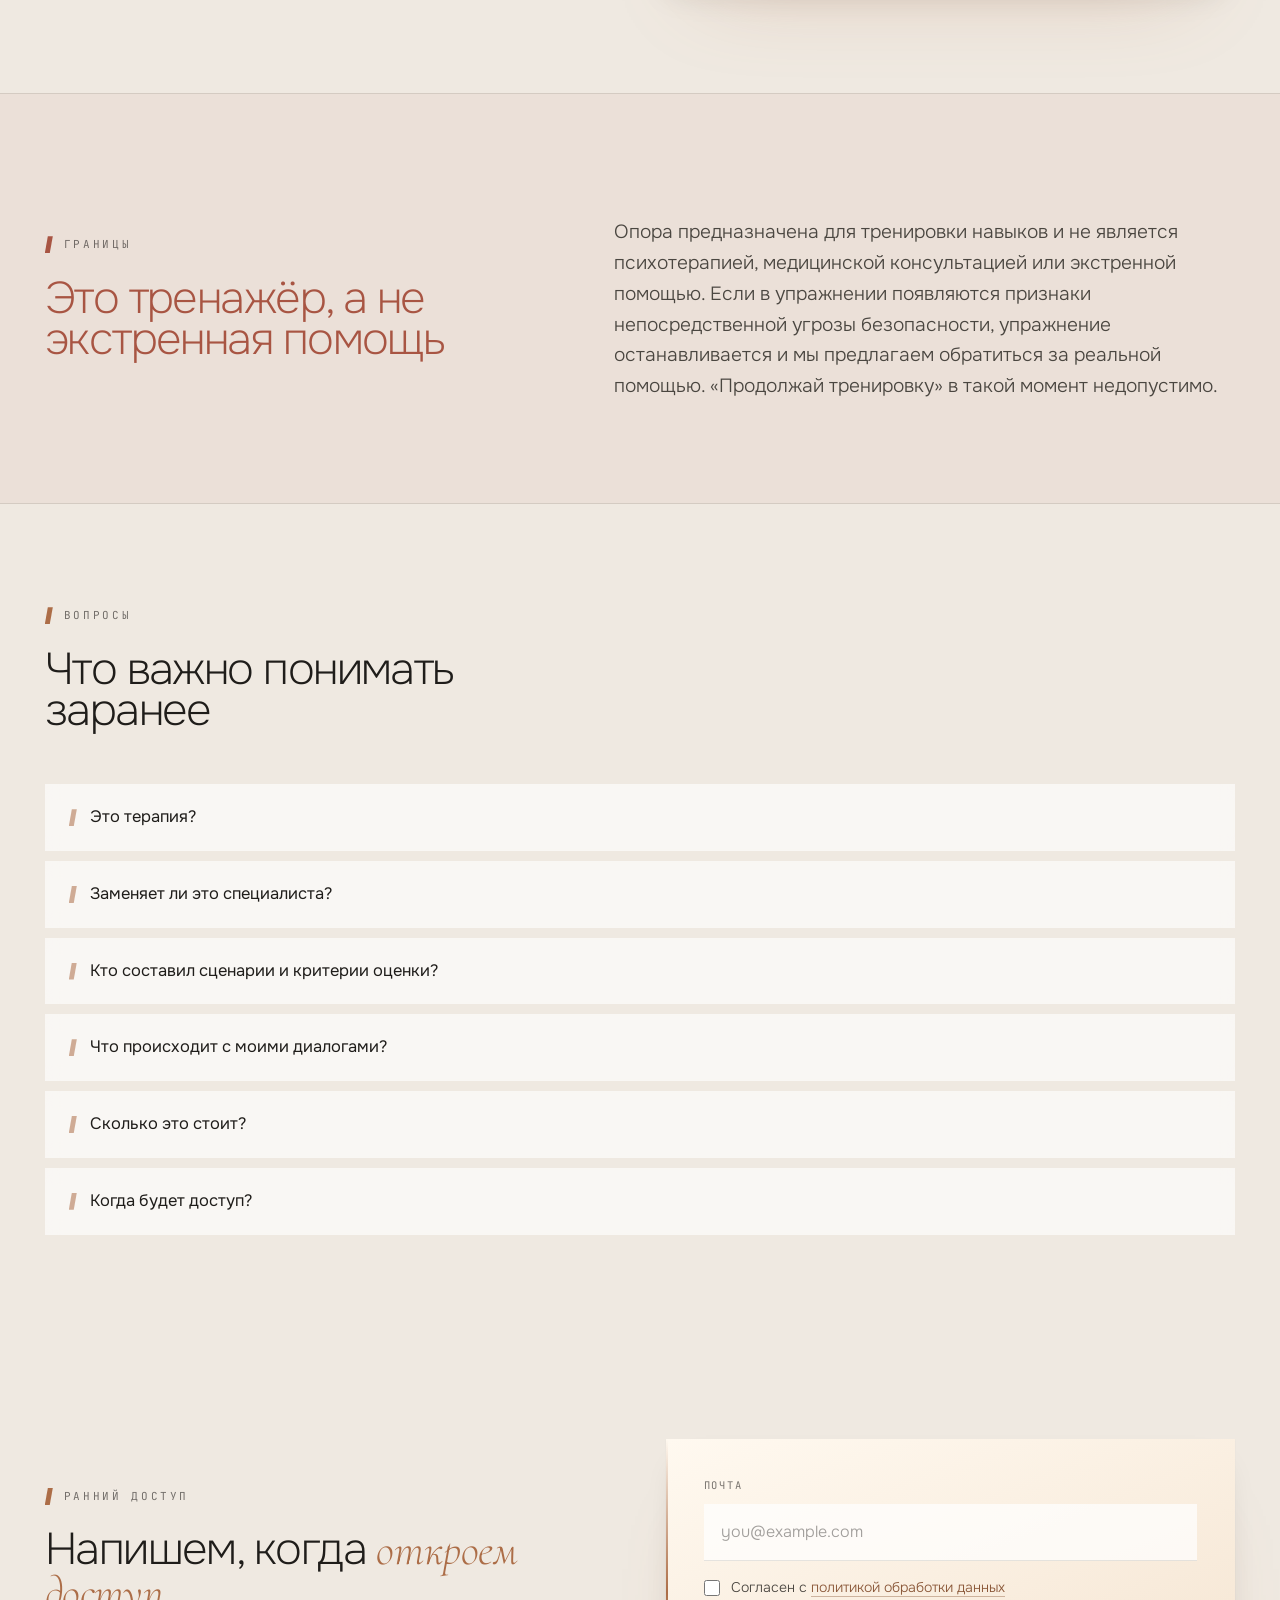
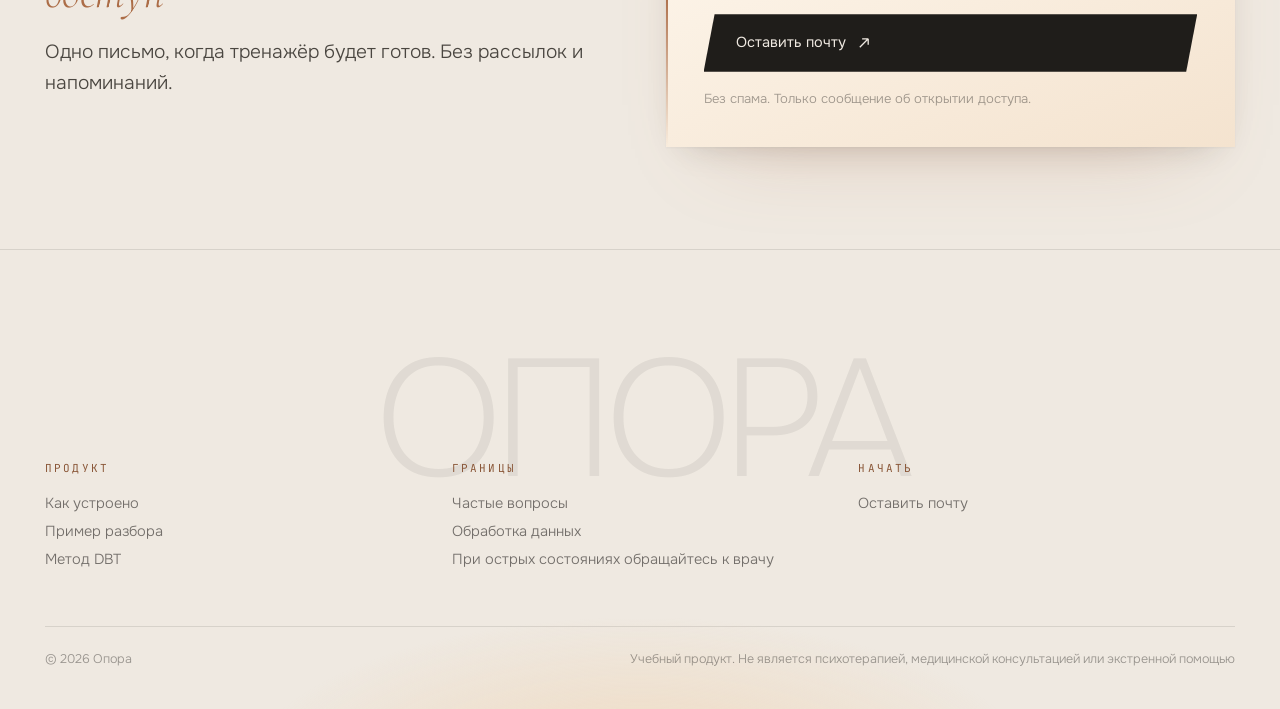
==== commit 09085828: "Turn the four steps into a pinned scroll scene; warm up the hero copy The four steps were four stack" ====
--- a/index.html
+++ b/index.html
@@ -4,14 +4,14 @@
 <meta charset="utf-8" />
 <meta name="viewport" content="width=device-width, initial-scale=1" />
 <title>Опора — тренажёр навыков DBT</title>
-<meta name="description" content="Опора — тренажёр навыков DBT: жизненная ситуация, ролевой диалог или пошаговое упражнение, разбор по критериям навыка и пример более сильного ответа. Учебный продукт, не терапия." />
+<meta name="description" content="Опора — тренажёр навыков DBT. Разговор, который вас тревожит, можно пройти в своём темпе и увидеть, что уже получается, а что стоит сказать иначе. Учебный продукт, не терапия." />
 <meta name="theme-color" content="#EFE9E1" />
 <link rel="icon" href="./assets/favicon.svg" type="image/svg+xml" />
 <link rel="canonical" href="./" />
 
 <meta property="og:type" content="website" />
 <meta property="og:title" content="Опора — тренажёр навыков DBT" />
-<meta property="og:description" content="Отрепетируйте трудный разговор до того, как он случится. Разбор по критериям навыка, а не «молодец»." />
+<meta property="og:description" content="Отрепетируйте трудный разговор до того, как он случится. Тренажёр навыков DBT: видно, что уже получается, а что стоит сказать иначе." />
 <meta property="og:locale" content="ru_RU" />
 <meta name="twitter:card" content="summary" />
 
@@ -45,8 +45,9 @@
         <div class="eyebrow rv"><b aria-hidden="true"></b>Тренажёр навыков DBT</div>
         <h1 class="rv" style="transition-delay:.08s">Разговор пугает?<br />Отрепетируйте.</h1>
         <p class="sub rv" style="transition-delay:.16s">
-          Берёте ситуацию из жизни, проходите её в диалоге с персонажем или пошагово —
-          и получаете разбор по критериям навыка, а не просто «молодец».
+          В основе — DBT: метод, где у каждого навыка есть понятные шаги. Берёте разговор,
+          который вас тревожит, проходите его в своём темпе — и видите, что уже получается,
+          а что стоит сказать иначе.
         </p>
         <div class="hero-actions rv" style="transition-delay:.24s">
           <a class="btn" href="#join">Получить ранний доступ
@@ -110,16 +111,47 @@
         </blockquote>
       </div>
 
-      <ol class="steps">
-        <li class="rv"><em>01</em><strong>Выбираете ситуацию</strong>
-          <p>Свою или готовую, и уровень давления собеседника: мягкий, средний или сложный.</p></li>
-        <li class="rv" style="transition-delay:.08s"><em>02</em><strong>Проходите её</strong>
-          <p>Диалог с персонажем или пошаговое упражнение без персонажа.</p></li>
-        <li class="rv" style="transition-delay:.16s"><em>03</em><strong>Получаете разбор</strong>
-          <p>Балл от нуля до двух по каждому критерию навыка и пример более сильного ответа.</p></li>
-        <li class="rv" style="transition-delay:.24s"><em>04</em><strong>Проходите заново</strong>
-          <p>Тот же навык, но другой поворот разговора.</p></li>
-      </ol>
+    </div>
+  </section>
+
+  <!-- Четыре шага как pinned-сцена: главы сменяются на месте, а не тянутся вниз
+       отдельными блоками с пустотой между ними. Механика — из proto/B-cinema.html. -->
+  <section class="journey" id="journey" aria-labelledby="journey-h">
+    <div class="journey-track" id="journey-track">
+      <div class="journey-stage">
+        <div class="wrap journey-inner">
+          <div class="journey-side">
+            <div class="label"><b aria-hidden="true"></b>Как это работает</div>
+            <h2 id="journey-h">Четыре шага, <i>и снова сначала</i></h2>
+            <div class="rail" aria-hidden="true">
+              <b><i></i></b><b><i></i></b><b><i></i></b><b><i></i></b>
+            </div>
+          </div>
+
+          <ol class="chapters">
+            <li class="chapter"><em>01</em>
+              <h3>Выбираете ситуацию</h3>
+              <p>Свою или одну из готовых. И то, насколько мягко или жёстко будет вести себя
+                собеседник — начать можно с самого спокойного варианта.</p>
+            </li>
+            <li class="chapter"><em>02</em>
+              <h3>Проходите её</h3>
+              <p>Живой диалог с персонажем или пошаговое упражнение, если разговор сейчас
+                не по силам. Сколько угодно времени на ответ, никто не торопит.</p>
+            </li>
+            <li class="chapter"><em>03</em>
+              <h3>Смотрите разбор</h3>
+              <p>Видно, что уже получилось, что стоит сказать иначе и как звучит более сильный
+                ответ. По каждому критерию навыка отдельно, без общих оценок.</p>
+            </li>
+            <li class="chapter"><em>04</em>
+              <h3>Пробуете снова</h3>
+              <p>Тот же навык, но разговор пойдёт иначе. Повторять можно сколько нужно —
+                на то это и тренажёр.</p>
+            </li>
+          </ol>
+        </div>
+      </div>
     </div>
   </section>
 
@@ -363,6 +395,79 @@
   document.getElementById('hd').classList.toggle('solid', scrollY > 60);
 }, { passive: true });
 
+/* ---------- скролл-режиссура четырёх шагов ----------
+   Прогресс трека 0..1 делится на четыре главы. Внутри главы HOLD — она стоит,
+   дальше уходит кроссфейдом. Механика взята из proto/B-cinema.html; в отличие от
+   оригинала цикл rAF крутится только пока сцена в кадре. */
+(function () {
+  var section = document.getElementById('journey');
+  var track = document.getElementById('journey-track');
+  if (!section || !track) return;
+
+  var chapters = [].slice.call(section.querySelectorAll('.chapter'));
+  var bars = [].slice.call(section.querySelectorAll('.rail i'));
+  var N = chapters.length, HOLD = .68, running = false, raf = 0;
+  var reduceMQ = matchMedia('(prefers-reduced-motion: reduce)');
+
+  function canPin() { return innerWidth >= 981 && !reduceMQ.matches; }
+
+  function clear() {
+    chapters.forEach(function (c) { c.style.opacity = ''; c.style.transform = ''; });
+    bars.forEach(function (b) { b.style.transform = ''; });
+  }
+
+  function frame() {
+    if (!running) return;
+    var total = track.offsetHeight - innerHeight;
+    var p = total > 0 ? -track.getBoundingClientRect().top / total : 0;
+    p = Math.min(1, Math.max(0, p));
+    var seg = 1 / N;
+
+    for (var i = 0; i < N; i++) {
+      var local = (p - i * seg) / seg;
+      var last = i === N - 1;
+      var o = 0, y = 26;
+      // Подхват: глава начинает проявляться ещё до своего сегмента и уходит,
+      // когда следующая уже видна. Иначе между главами провал в пустоту.
+      if (local > -.28 && (local <= 1 || last)) {
+        if (local < .06) {
+          o = Math.max(0, Math.min(1, (local + .28) / .34));
+          y = 26 * (1 - o);
+        } else if (local < HOLD || last) {
+          o = 1; y = 0;
+        } else {
+          var k = (local - HOLD) / (1 - HOLD);
+          o = 1 - k; y = -22 * k;
+        }
+      }
+      chapters[i].style.opacity = o.toFixed(3);
+      chapters[i].style.transform = 'translateY(' + y.toFixed(1) + 'px)';
+      bars[i].style.transform = 'scaleX(' + Math.min(1, Math.max(0, local)).toFixed(3) + ')';
+    }
+    raf = requestAnimationFrame(frame);
+  }
+
+  function setMode() {
+    var pin = canPin();
+    section.classList.toggle('pinned', pin);
+    if (!pin) { running = false; cancelAnimationFrame(raf); clear(); }
+  }
+
+  new IntersectionObserver(function (entries) {
+    entries.forEach(function (e) {
+      if (e.isIntersecting && canPin()) {
+        if (!running) { running = true; raf = requestAnimationFrame(frame); }
+      } else {
+        running = false; cancelAnimationFrame(raf);
+      }
+    });
+  }, { rootMargin: '10% 0px' }).observe(track);
+
+  setMode();
+  addEventListener('resize', setMode, { passive: true });
+  reduceMQ.addEventListener('change', setMode);
+})();
+
 /* карточка попытки слегка отзывается на курсор — только на десктопе */
 var reh = document.querySelector('.rehearsal');
 var reduce = matchMedia('(prefers-reduced-motion: reduce)');
--- a/styles.css
+++ b/styles.css
@@ -54,7 +54,7 @@
 
   --ease:cubic-bezier(.22,1,.36,1);
   --breath:11s;                          /* вдох — пауза — выдох */
-  --air:clamp(84px,11vw,164px);
+  --air:clamp(70px,8vw,124px);
   --shell:min(1440px,calc(100% - clamp(1.5rem,7vw,7rem)));
   --shadow-soft:0 1px 2px rgba(31,29,26,.04),0 14px 34px -18px rgba(31,29,26,.2),
                 0 44px 90px -56px rgba(184,122,84,.4);
@@ -158,7 +158,7 @@
 /* свет позади: с каждой попыткой разгорается */
 .r-glow{position:absolute;width:135%;height:120%;pointer-events:none;filter:blur(46px);
   background:radial-gradient(closest-side,rgba(240,201,155,.92),rgba(232,186,132,.3) 56%,transparent 78%);
-  animation:r-glow-steps 18s ease-in-out infinite}
+  animation:r-glow-steps 15.3s ease-in-out infinite}
 @keyframes r-glow-steps{
   0%,4%{opacity:.28;transform:scale(.86)}
   30%,37%{opacity:.5;transform:scale(1)}
@@ -184,7 +184,7 @@
 .r-top{display:flex;align-items:baseline;justify-content:space-between;gap:14px;margin-bottom:18px}
 /* все три варианта лежат в одной ячейке грида — карточка не прыгает */
 .r-take,.r-score{display:grid}
-.r-take i,.r-score i{grid-area:1/1;font-style:normal;animation:r-swap 18s ease-in-out infinite}
+.r-take i,.r-score i{grid-area:1/1;font-style:normal;animation:r-swap 15.3s ease-in-out infinite}
 .r-take i{font-family:var(--mono);font-size:10.5px;letter-spacing:.2em;text-transform:uppercase;
   color:var(--mut)}
 .r-score{justify-items:end}
@@ -195,7 +195,7 @@
    иначе карточка прыгает при смене попытки. */
 .r-quote{display:grid;align-items:center;min-height:6.2em;margin-bottom:22px}
 .r-quote p{grid-area:1/1;font-family:var(--ser);font-style:italic;font-size:19px;line-height:1.42;
-  color:var(--ink);animation:r-swap 18s ease-in-out infinite}
+  color:var(--ink);animation:r-swap 15.3s ease-in-out infinite}
 
 /* фраза и подпись сменяются с мягким размытием, каждая держится ~6 с */
 @keyframes r-swap{
@@ -205,16 +205,17 @@
   33%{opacity:0;transform:translateY(-7px);filter:blur(4px)}
   100%{opacity:0;transform:translateY(7px);filter:blur(4px)}
 }
+/* задержки — трети цикла: 15.3 / 3 = 5.1 с на попытку */
 .r-take i:nth-child(1),.r-score i:nth-child(1),.r-quote p:nth-child(1){animation-delay:0s}
-.r-take i:nth-child(2),.r-score i:nth-child(2),.r-quote p:nth-child(2){animation-delay:-12s}
-.r-take i:nth-child(3),.r-score i:nth-child(3),.r-quote p:nth-child(3){animation-delay:-6s}
+.r-take i:nth-child(2),.r-score i:nth-child(2),.r-quote p:nth-child(2){animation-delay:-10.2s}
+.r-take i:nth-child(3),.r-score i:nth-child(3),.r-quote p:nth-child(3){animation-delay:-5.1s}
 
 /* семь критериев DEAR MAN: загораются по мере того, как ответ становится точнее */
 .r-segs{display:grid;grid-template-columns:repeat(7,1fr);gap:5px;margin-bottom:12px}
 .r-segs i{height:4px;background:var(--clay);opacity:.14}
-.r-segs .a{animation:seg-a 18s ease-in-out infinite}
-.r-segs .b{animation:seg-b 18s ease-in-out infinite}
-.r-segs .c{animation:seg-c 18s ease-in-out infinite}
+.r-segs .a{animation:seg-a 15.3s ease-in-out infinite}
+.r-segs .b{animation:seg-b 15.3s ease-in-out infinite}
+.r-segs .c{animation:seg-c 15.3s ease-in-out infinite}
 @keyframes seg-a{0%,3%{opacity:.14} 7%,96%{opacity:1} 100%{opacity:.14}}
 @keyframes seg-b{0%,36%{opacity:.14} 40%,96%{opacity:1} 100%{opacity:.14}}
 @keyframes seg-c{0%,69%{opacity:.14} 73%,96%{opacity:1} 100%{opacity:.14}}
@@ -241,20 +242,41 @@
 .pull::before{content:"";position:absolute;left:0;top:0;bottom:0;width:2px;
   background:linear-gradient(180deg,transparent,var(--clay),transparent)}
 
-/* шаги */
-.steps{list-style:none;display:grid;grid-template-columns:repeat(4,1fr);gap:20px;margin-top:60px}
-.steps li{position:relative;background:var(--paper);backdrop-filter:blur(8px);
-  padding:30px 30px 34px;overflow:hidden;
-  transition:transform .6s var(--ease),background .6s var(--ease),box-shadow .6s var(--ease)}
-.steps li::before{content:"";position:absolute;left:0;top:0;bottom:0;width:2px;
-  background:linear-gradient(180deg,transparent,var(--clay),transparent);opacity:.35;
-  transition:opacity .6s var(--ease)}
-.steps li:hover{transform:translateY(-5px);background:var(--paper-2);box-shadow:var(--shadow-soft)}
-.steps li:hover::before{opacity:1}
-.steps em{display:block;font-family:var(--mono);font-style:normal;font-size:11px;
-  letter-spacing:.2em;color:var(--clay-ink);margin-bottom:20px}
-.steps strong{display:block;font-size:19px;font-weight:500;margin-bottom:9px;line-height:1.2}
-.steps p{color:var(--mut);font-size:14.5px;line-height:1.6}
+/* ---------- четыре шага как pinned-сцена ----------
+   Базовое состояние (без JS, на мобильном, при reduced-motion) — обычный список.
+   Класс .pinned навешивает скрипт, и только тогда включается залипание. */
+.journey{padding:0}
+.journey-inner{display:grid;grid-template-columns:minmax(0,.85fr) minmax(0,1.15fr);
+  gap:clamp(2rem,5vw,5rem);align-items:center;padding:var(--air) 0}
+.journey-side h2{margin-top:6px}
+.rail{display:flex;gap:9px;margin-top:clamp(28px,4vh,44px)}
+.rail b{display:block;width:46px;height:2px;background:rgba(31,29,26,.14);overflow:hidden}
+.rail i{display:block;height:100%;background:var(--clay);transform:scaleX(0);transform-origin:left}
+
+.chapters{list-style:none;display:grid;gap:18px}
+.chapter{position:relative;background:var(--paper);backdrop-filter:blur(8px);
+  padding:clamp(24px,3vw,34px)}
+.chapter::before{content:"";position:absolute;left:0;top:0;bottom:0;width:2px;
+  background:linear-gradient(180deg,transparent,var(--clay),transparent);opacity:.4}
+.chapter em{display:block;font-family:var(--mono);font-style:normal;font-size:11px;
+  letter-spacing:.2em;color:var(--clay-ink);margin-bottom:16px}
+.chapter h3{font-size:clamp(1.3rem,1.1rem + .6vw,1.9rem);font-weight:300;margin-bottom:10px;
+  line-height:1.16}
+.chapter p{color:var(--soft);font-size:15.5px;line-height:1.62;max-width:44ch}
+
+/* Залипание: трек задаёт длину прокрутки, сцена держится на месте,
+   главы лежат в одной ячейке грида и сменяются кроссфейдом. */
+.journey.pinned .journey-track{height:340svh;position:relative}
+.journey.pinned .journey-stage{position:sticky;top:0;height:100svh;display:flex;
+  align-items:center;overflow:hidden}
+.journey.pinned .journey-inner{padding:0;width:var(--shell)}
+.journey.pinned .chapters{gap:0;min-height:20rem;align-content:center}
+.journey.pinned .chapter{grid-area:1/1;opacity:0;will-change:opacity,transform;
+  padding:clamp(32px,3.6vw,50px)}
+/* в залипании глава — крупный самостоятельный кадр, а не карточка из списка */
+.journey.pinned .chapter em{font-size:12.5px;margin-bottom:22px}
+.journey.pinned .chapter h3{font-size:clamp(1.7rem,1.2rem + 1.2vw,2.7rem);margin-bottom:16px}
+.journey.pinned .chapter p{font-size:17px;line-height:1.66}
 
 /* ---------- демо: сценарий и разбор ---------- */
 .demo-grid{display:grid;grid-template-columns:minmax(0,1fr) minmax(0,1.06fr);
@@ -443,10 +465,12 @@
 
 /* ================= АДАПТИВ ================= */
 @media(max-width:1180px){
-  .steps,.mods{grid-template-columns:repeat(2,1fr)}
+  .mods{grid-template-columns:repeat(2,1fr)}
 }
 @media(max-width:980px){
-  .hero-grid,.problem-grid,.demo-grid,.compare,.cta-grid,.safety-grid{grid-template-columns:1fr}
+  .hero-grid,.problem-grid,.demo-grid,.compare,.cta-grid,.safety-grid,
+  .journey-inner{grid-template-columns:1fr}
+  .rail{display:none}
   .hero{min-height:auto;padding-top:clamp(96px,13vh,130px)}
   /* Мобильный герой пересобран: сначала оффер словами, карточка после кнопок. */
   .stage{min-height:auto;margin-top:42px;justify-content:flex-start}
@@ -459,7 +483,7 @@
   :root{--shell:calc(100% - 1.75rem)}
   body{font-size:16px}
   .hd nav{display:none}
-  .steps,.mods{grid-template-columns:1fr}
+  .mods{grid-template-columns:1fr}
   .hero-actions{flex-direction:column;align-items:stretch}
   .btn{justify-content:center}
   .bubble.you{margin-left:0}
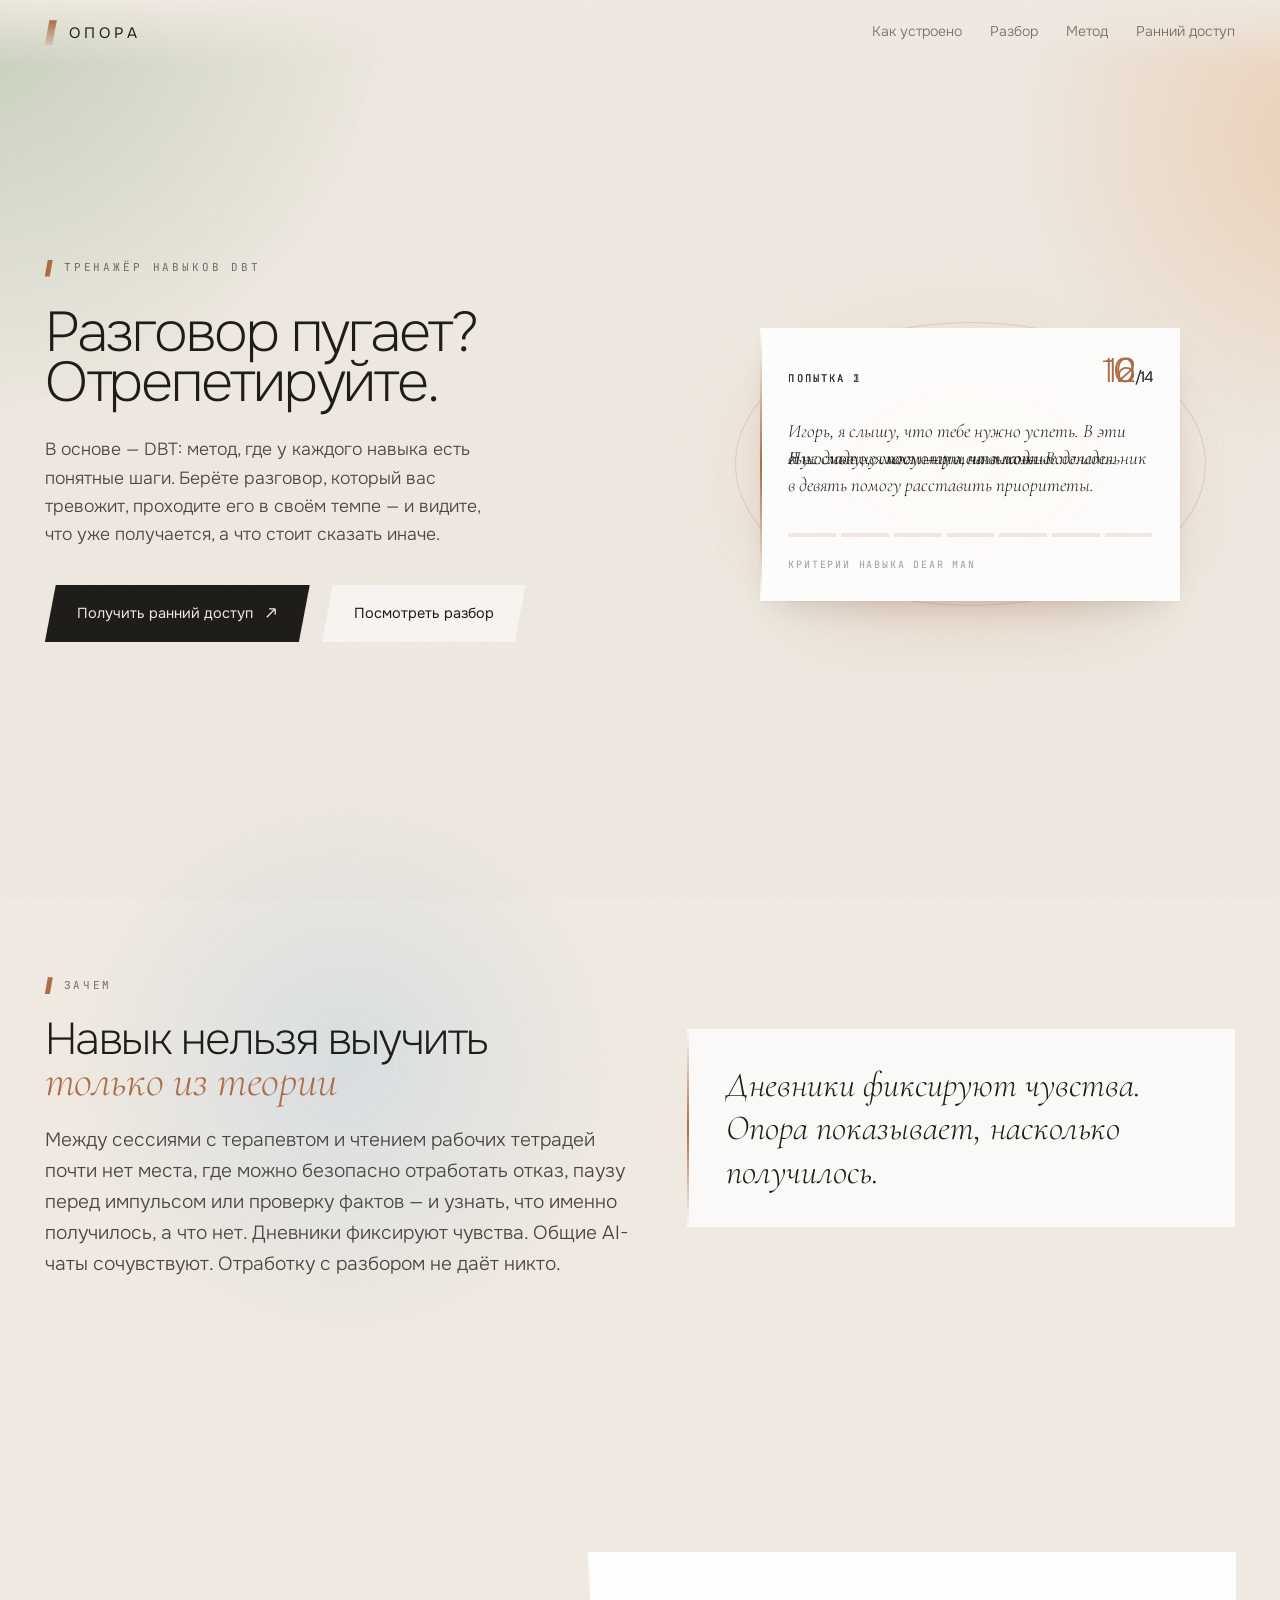
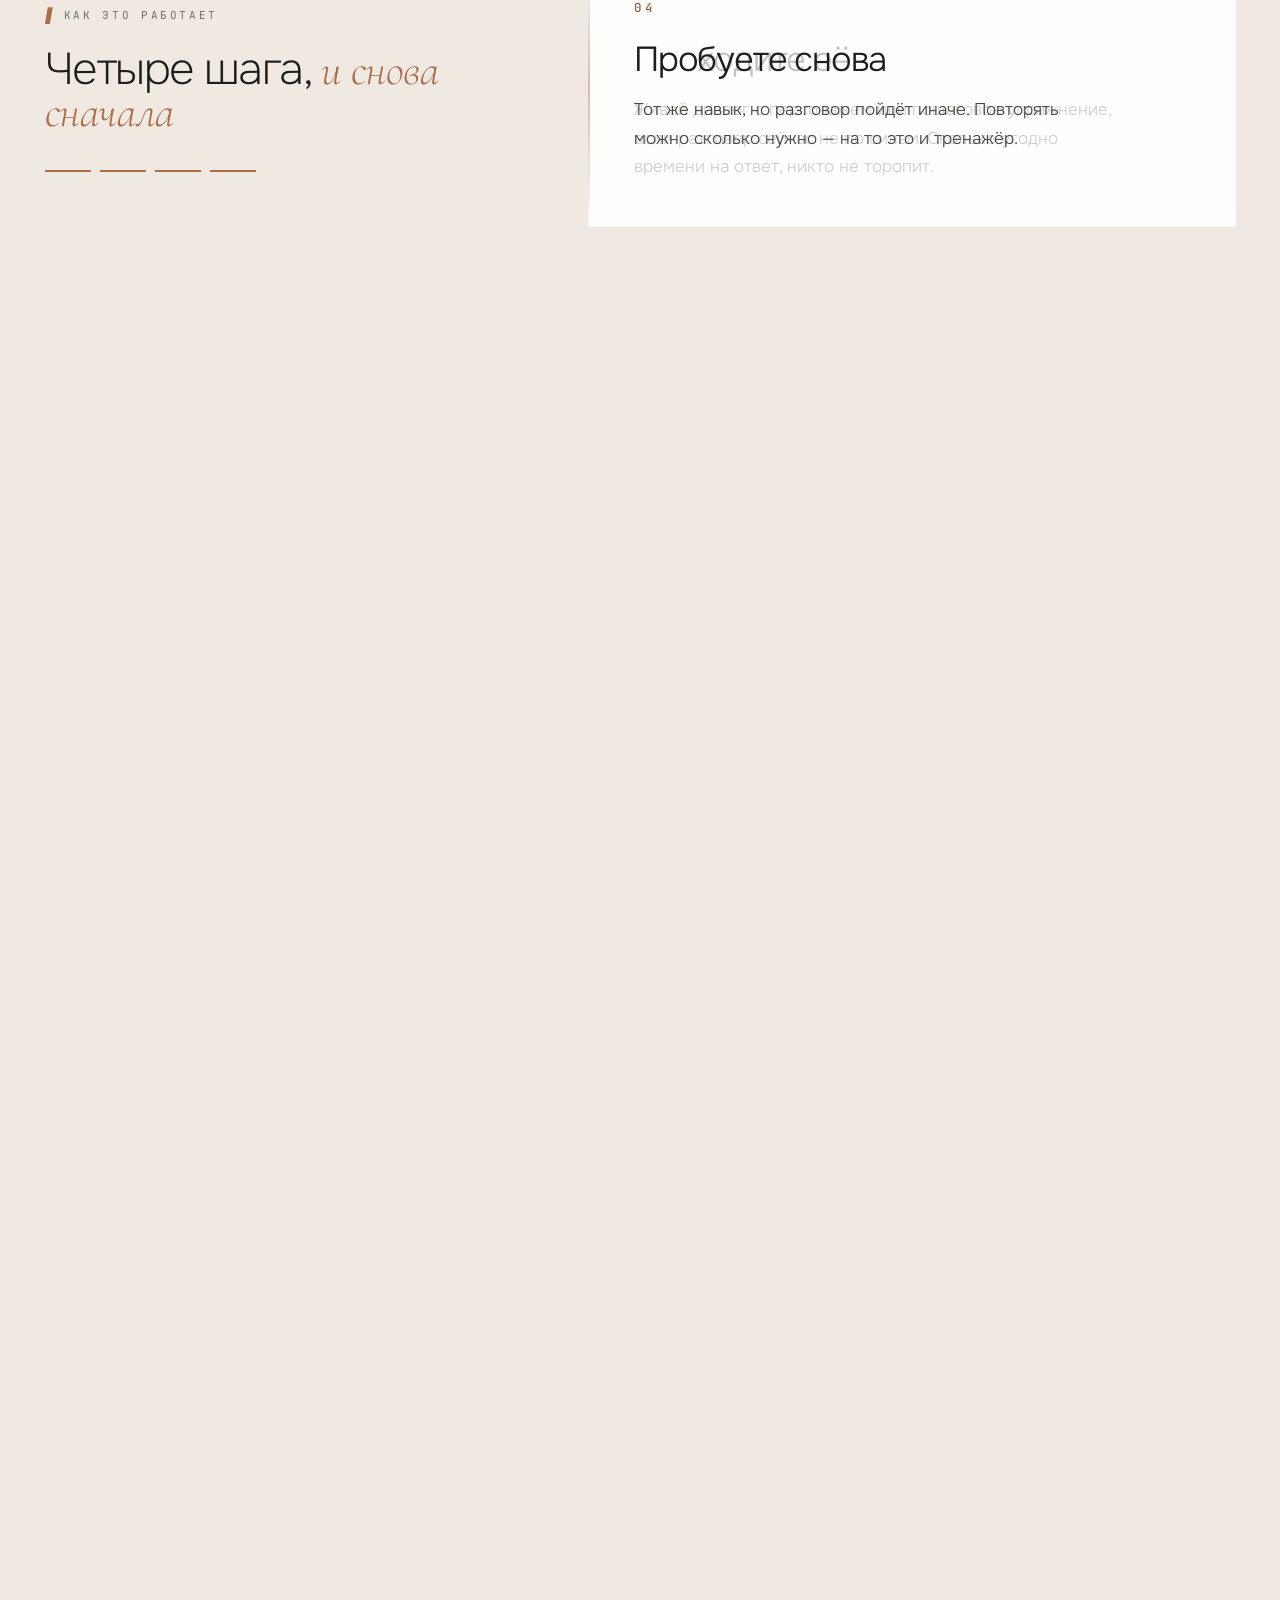
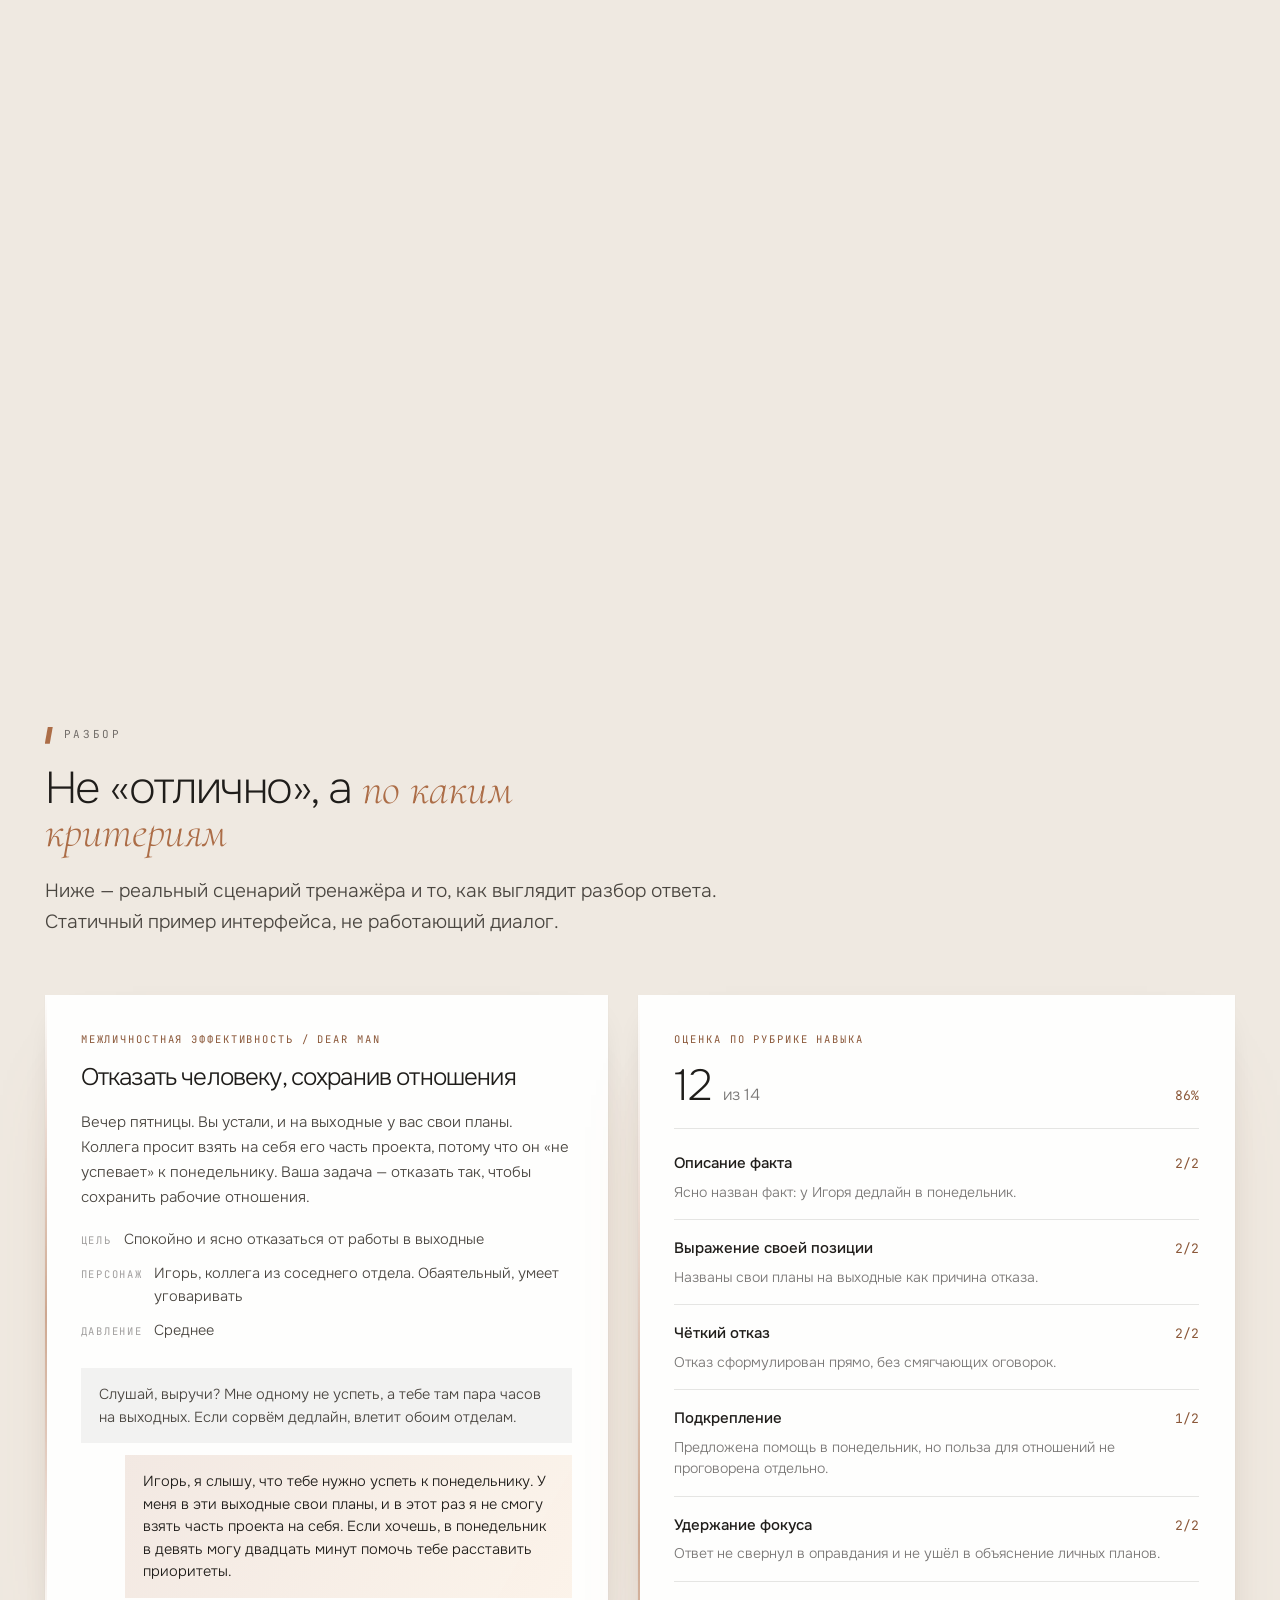
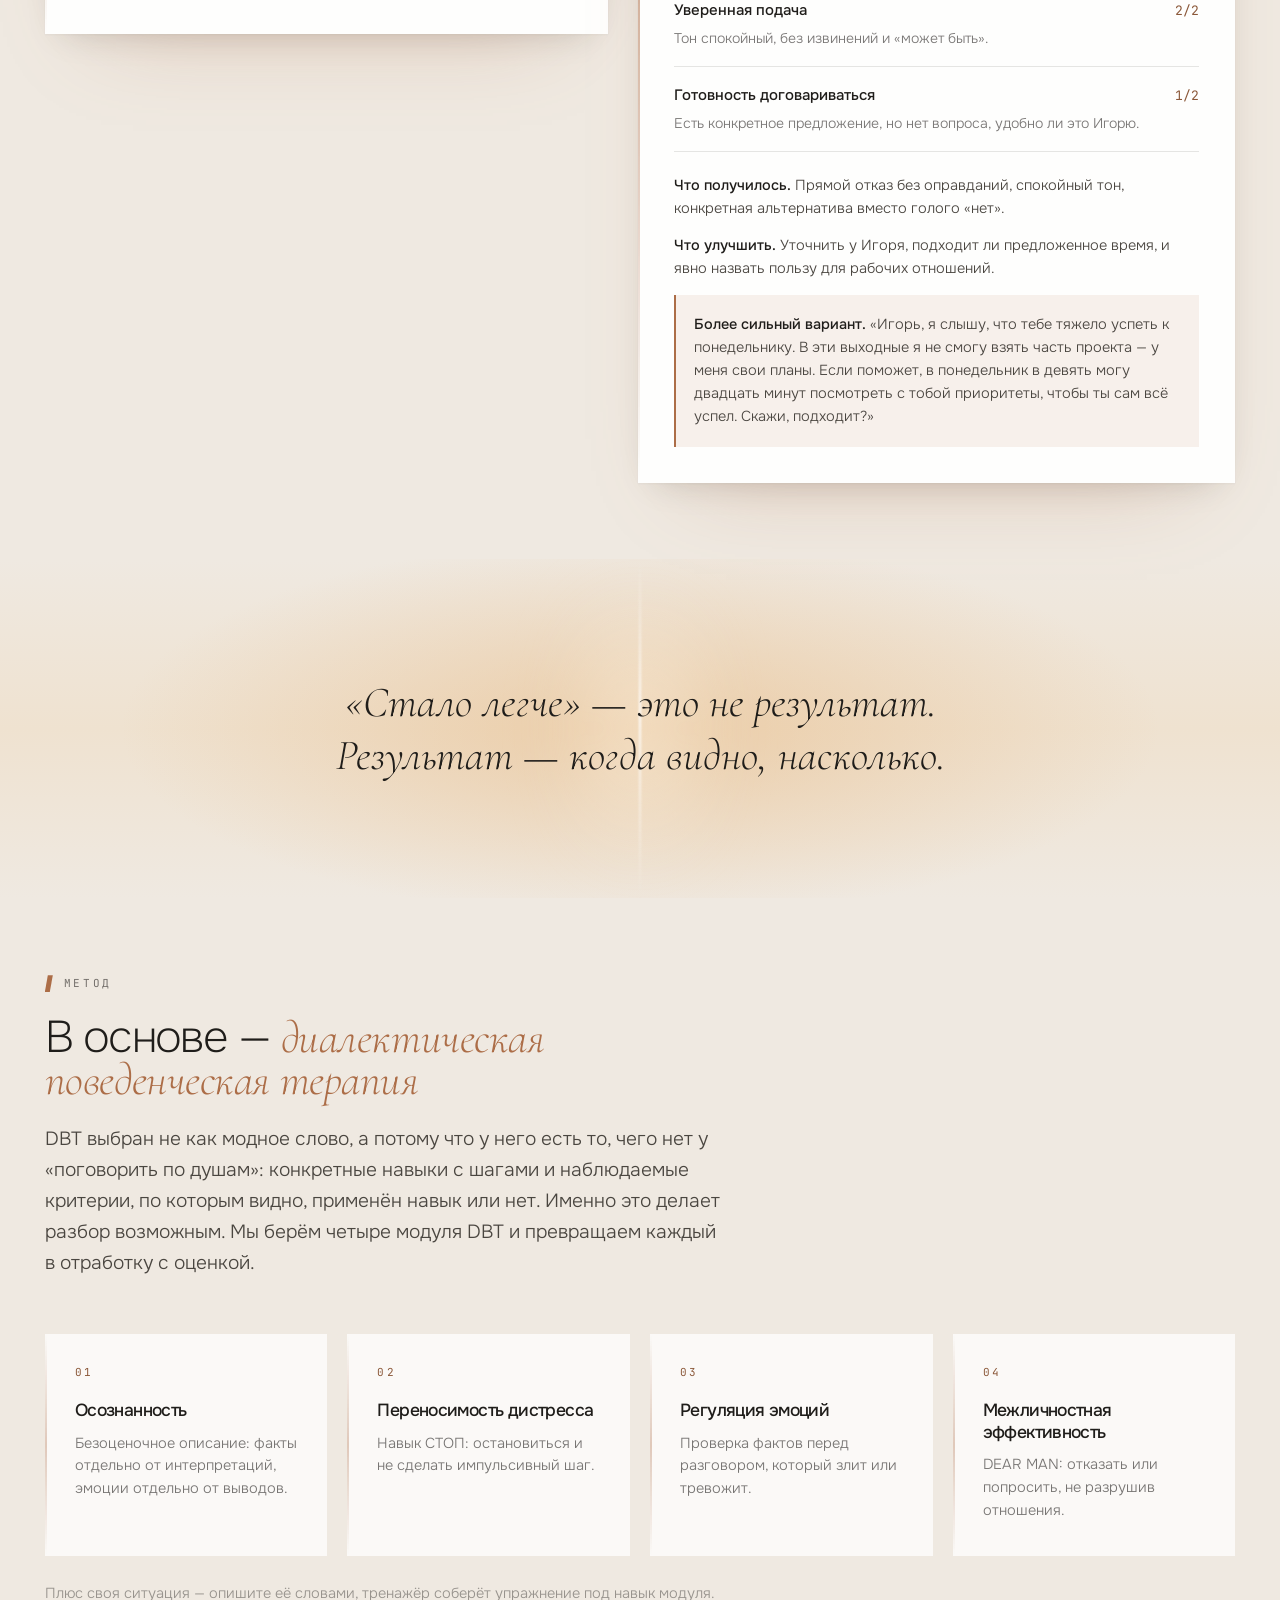
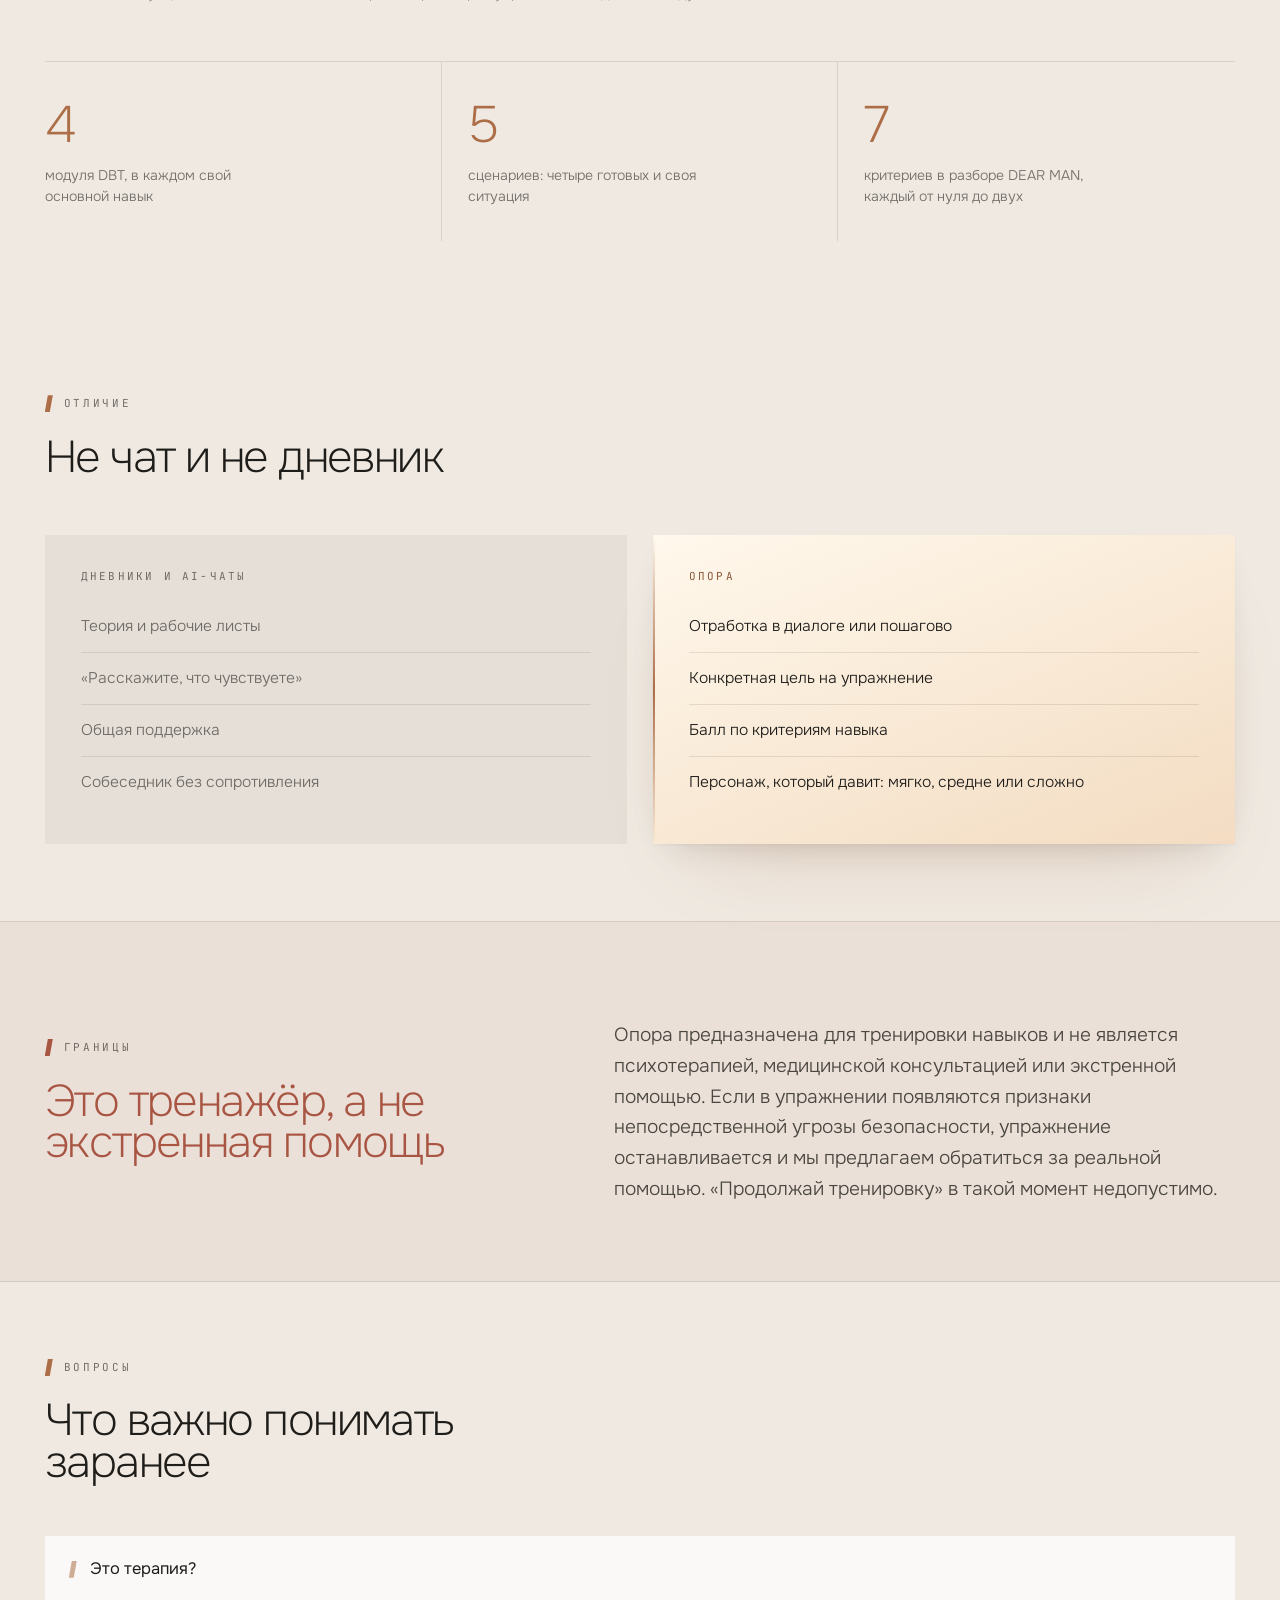
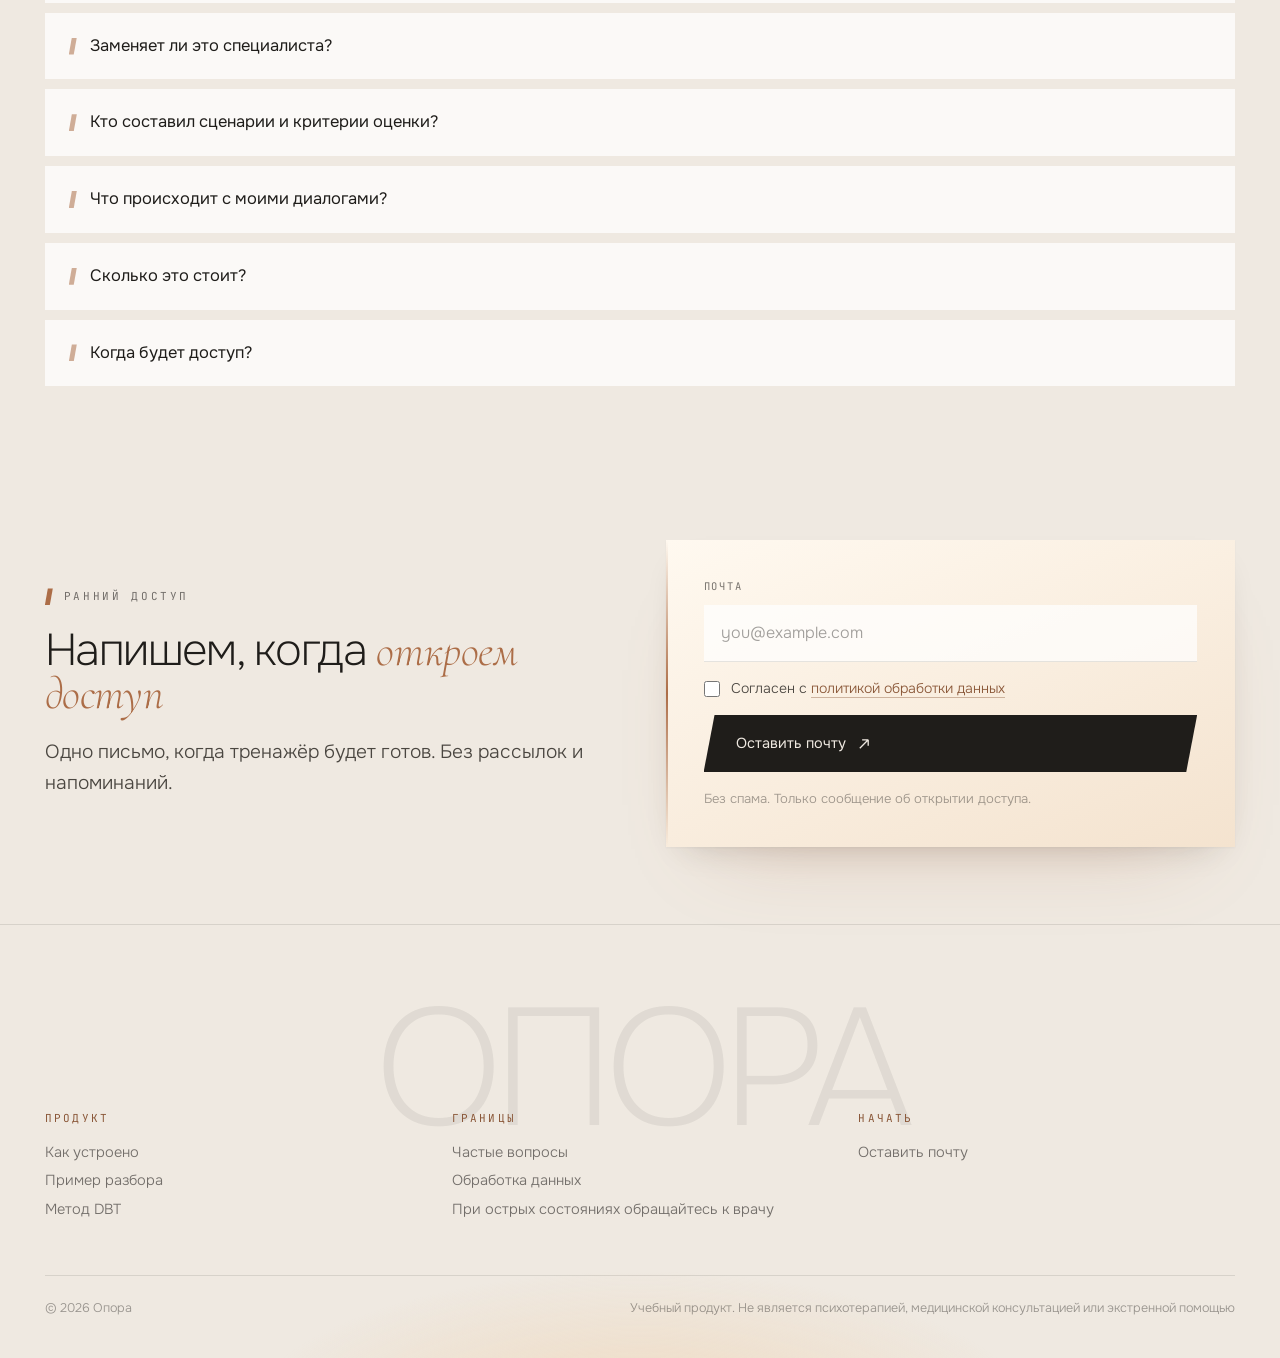
==== commit f5868924: "Fix the first snap; cut the two things that cost scroll frames First snap. The hero was 700px in a 1" ====
--- a/index.html
+++ b/index.html
@@ -55,9 +55,6 @@
           </a>
           <a class="btn ghost" href="#demo">Посмотреть разбор</a>
         </div>
-        <p class="disclaimer rv" style="transition-delay:.32s">
-          Учебный продукт. Не психотерапия, не медицинская консультация и не экстренная помощь.
-        </p>
       </div>
 
       <div class="stage rv" style="transition-delay:.4s">
@@ -90,7 +87,12 @@
       </div>
     </div>
 
-    <div class="fade" aria-hidden="true"><i></i><i></i><i></i><u></u></div>
+    <div class="wrap hero-foot rv" style="transition-delay:.48s">
+      <p class="disclaimer">
+        Учебный продукт. Не психотерапия, не медицинская консультация и не экстренная помощь.
+      </p>
+      <span class="scroll-cue" aria-hidden="true"><i></i>Листайте</span>
+    </div>
   </section>
 
   <section id="how">
--- a/styles.css
+++ b/styles.css
@@ -32,8 +32,10 @@
 :root{
   --sand:#EFE9E1;
   --sand-2:#E7E0D6;
-  --paper:rgba(255,255,255,.62);
-  --paper-2:rgba(255,255,255,.86);
+  /* Плотнее, чем было: карточки лишились backdrop-filter ради плавности
+     прокрутки, и заливка теперь держит читаемость сама. */
+  --paper:rgba(255,255,255,.74);
+  --paper-2:rgba(255,255,255,.93);
 
   --ink:#1F1D1A;
   --soft:#4A4640;
@@ -54,7 +56,7 @@
 
   --ease:cubic-bezier(.22,1,.36,1);
   --breath:11s;                          /* вдох — пауза — выдох */
-  --air:clamp(70px,8vw,124px);
+  --air:clamp(54px,6vw,92px);
   --shell:min(1440px,calc(100% - clamp(1.5rem,7vw,7rem)));
   --shadow-soft:0 1px 2px rgba(31,29,26,.04),0 14px 34px -18px rgba(31,29,26,.2),
                 0 44px 90px -56px rgba(184,122,84,.4);
@@ -73,8 +75,11 @@
 /* ---------- атмосфера: медленный дрейф мягких пятен ----------
    Шалфей, глина и прохладный серо-голубой на песке. Периоды 29/34/41 с —
    вне ритма дыхания, чтобы движение не читалось как пульс. */
-.atmo{position:fixed;inset:-20vmax;z-index:0;pointer-events:none;filter:blur(64px) saturate(1.04);
-  opacity:.82}
+/* Блюр НЕ вешаем на родителя: он был 64px на площади 3.6 Мпикс, а внутри
+   двигались дети — каждый кадр анимации переразмывал всю эту область заново,
+   отсюда рывки при прокрутке. Радиальные градиенты и так мягкие, блюр им
+   не нужен: каждое пятно теперь само по себе и просто двигается. */
+.atmo{position:fixed;inset:-20vmax;z-index:0;pointer-events:none;opacity:.82}
 .atmo i{position:absolute;border-radius:50%;mix-blend-mode:multiply;will-change:transform}
 .atmo .a1{width:60vmax;height:60vmax;left:-8vmax;top:-6vmax;
   background:radial-gradient(circle at 42% 42%,#BCC9B2,transparent 68%);
@@ -126,11 +131,24 @@
 .btn svg{flex:0 0 auto}
 
 /* ================= ГЕРОЙ ================= */
-.hero{position:relative;min-height:100svh;display:flex;align-items:center;
-  padding:clamp(110px,14vh,150px) 0 clamp(70px,10vh,110px)}
+/* Ровно один экран: иначе следующий раздел виден ещё до доводки, и первый
+   снап читается как сбой. Пустоты снизу нет — там закреплён нижний ряд,
+   поэтому высоту можно вернуть к полному экрану. */
+.hero{position:relative;min-height:100svh;display:flex;flex-direction:column;
+  padding:clamp(96px,11vh,124px) 0 clamp(26px,3.2vh,42px)}
+.hero-foot{display:flex;align-items:flex-end;justify-content:space-between;gap:28px}
+.scroll-cue{display:flex;align-items:center;gap:11px;flex:0 0 auto;font-family:var(--mono);
+  font-size:10.5px;letter-spacing:.22em;text-transform:uppercase;color:var(--mut-2)}
+.scroll-cue i{display:block;width:1px;height:32px;transform-origin:top;
+  background:linear-gradient(180deg,var(--clay),transparent);
+  animation:cue 2.8s ease-in-out infinite}
+@keyframes cue{
+  0%,100%{transform:scaleY(.35);opacity:.45}
+  50%{transform:scaleY(1);opacity:1}
+}
 /* width НЕ задаём: .hero-grid стоит на том же элементе, что и .wrap,
    и с равной специфичностью перебил бы ширину контейнера — текст уехал бы к краю */
-.hero-grid{display:grid;grid-template-columns:minmax(0,1.06fr) minmax(0,.94fr);
+.hero-grid{flex:1;display:grid;grid-template-columns:minmax(0,1.06fr) minmax(0,.94fr);
   gap:clamp(2rem,5vw,5.5rem);align-items:center}
 
 .eyebrow{display:flex;align-items:center;gap:11px;font-family:var(--mono);font-size:11px;
@@ -158,7 +176,7 @@
 /* свет позади: с каждой попыткой разгорается */
 .r-glow{position:absolute;width:135%;height:120%;pointer-events:none;filter:blur(46px);
   background:radial-gradient(closest-side,rgba(240,201,155,.92),rgba(232,186,132,.3) 56%,transparent 78%);
-  animation:r-glow-steps 15.3s ease-in-out infinite}
+  animation:r-glow-steps 9s ease-in-out infinite}
 @keyframes r-glow-steps{
   0%,4%{opacity:.28;transform:scale(.86)}
   30%,37%{opacity:.5;transform:scale(1)}
@@ -177,14 +195,14 @@
 }
 
 .r-card{position:relative;z-index:2;width:100%;padding:26px 28px 24px;
-  background:var(--paper-2);backdrop-filter:blur(14px);box-shadow:var(--shadow-soft)}
+  background:var(--paper-2);box-shadow:var(--shadow-soft)}
 .r-card::before{content:"";position:absolute;left:0;top:0;bottom:0;width:2px;
   background:linear-gradient(180deg,transparent,var(--clay),transparent)}
 
 .r-top{display:flex;align-items:baseline;justify-content:space-between;gap:14px;margin-bottom:18px}
 /* все три варианта лежат в одной ячейке грида — карточка не прыгает */
 .r-take,.r-score{display:grid}
-.r-take i,.r-score i{grid-area:1/1;font-style:normal;animation:r-swap 15.3s ease-in-out infinite}
+.r-take i,.r-score i{grid-area:1/1;font-style:normal;animation:r-swap 9s ease-in-out infinite}
 .r-take i{font-family:var(--mono);font-size:10.5px;letter-spacing:.2em;text-transform:uppercase;
   color:var(--mut)}
 .r-score{justify-items:end}
@@ -195,7 +213,7 @@
    иначе карточка прыгает при смене попытки. */
 .r-quote{display:grid;align-items:center;min-height:6.2em;margin-bottom:22px}
 .r-quote p{grid-area:1/1;font-family:var(--ser);font-style:italic;font-size:19px;line-height:1.42;
-  color:var(--ink);animation:r-swap 15.3s ease-in-out infinite}
+  color:var(--ink);animation:r-swap 9s ease-in-out infinite}
 
 /* фраза и подпись сменяются с мягким размытием, каждая держится ~6 с */
 @keyframes r-swap{
@@ -205,17 +223,17 @@
   33%{opacity:0;transform:translateY(-7px);filter:blur(4px)}
   100%{opacity:0;transform:translateY(7px);filter:blur(4px)}
 }
-/* задержки — трети цикла: 15.3 / 3 = 5.1 с на попытку */
+/* задержки — трети цикла: 9 / 3 = 3 с на попытку */
 .r-take i:nth-child(1),.r-score i:nth-child(1),.r-quote p:nth-child(1){animation-delay:0s}
-.r-take i:nth-child(2),.r-score i:nth-child(2),.r-quote p:nth-child(2){animation-delay:-10.2s}
-.r-take i:nth-child(3),.r-score i:nth-child(3),.r-quote p:nth-child(3){animation-delay:-5.1s}
+.r-take i:nth-child(2),.r-score i:nth-child(2),.r-quote p:nth-child(2){animation-delay:-6s}
+.r-take i:nth-child(3),.r-score i:nth-child(3),.r-quote p:nth-child(3){animation-delay:-3s}
 
 /* семь критериев DEAR MAN: загораются по мере того, как ответ становится точнее */
 .r-segs{display:grid;grid-template-columns:repeat(7,1fr);gap:5px;margin-bottom:12px}
 .r-segs i{height:4px;background:var(--clay);opacity:.14}
-.r-segs .a{animation:seg-a 15.3s ease-in-out infinite}
-.r-segs .b{animation:seg-b 15.3s ease-in-out infinite}
-.r-segs .c{animation:seg-c 15.3s ease-in-out infinite}
+.r-segs .a{animation:seg-a 9s ease-in-out infinite}
+.r-segs .b{animation:seg-b 9s ease-in-out infinite}
+.r-segs .c{animation:seg-c 9s ease-in-out infinite}
 @keyframes seg-a{0%,3%{opacity:.14} 7%,96%{opacity:1} 100%{opacity:.14}}
 @keyframes seg-b{0%,36%{opacity:.14} 40%,96%{opacity:1} 100%{opacity:.14}}
 @keyframes seg-c{0%,69%{opacity:.14} 73%,96%{opacity:1} 100%{opacity:.14}}
@@ -237,7 +255,7 @@
 .problem-grid{display:grid;grid-template-columns:minmax(0,1.08fr) minmax(0,1fr);
   gap:clamp(1.6rem,4vw,4.5rem);align-items:center}
 .pull{position:relative;padding:clamp(1.6rem,2.6vw,2.6rem) clamp(1.8rem,3vw,3rem);
-  background:var(--paper);backdrop-filter:blur(8px);font-family:var(--ser);font-style:italic;
+  background:var(--paper);font-family:var(--ser);font-style:italic;
   font-weight:300;font-size:clamp(1.5rem,1rem + 1.5vw,2.5rem);line-height:1.24}
 .pull::before{content:"";position:absolute;left:0;top:0;bottom:0;width:2px;
   background:linear-gradient(180deg,transparent,var(--clay),transparent)}
@@ -254,7 +272,7 @@
 .rail i{display:block;height:100%;background:var(--clay);transform:scaleX(0);transform-origin:left}
 
 .chapters{list-style:none;display:grid;gap:18px}
-.chapter{position:relative;background:var(--paper);backdrop-filter:blur(8px);
+.chapter{position:relative;background:var(--paper);
   padding:clamp(24px,3vw,34px)}
 .chapter::before{content:"";position:absolute;left:0;top:0;bottom:0;width:2px;
   background:linear-gradient(180deg,transparent,var(--clay),transparent);opacity:.4}
@@ -266,7 +284,13 @@
 
 /* Залипание: трек задаёт длину прокрутки, сцена держится на месте,
    главы лежат в одной ячейке грида и сменяются кроссфейдом. */
-.journey.pinned .journey-track{height:340svh;position:relative}
+/* Сразу за «Зачем» идёт залипающая сцена — нижний отступ секции почти убран,
+   иначе между ними приходится скроллить пустоту. */
+#how{padding-bottom:clamp(16px,2.5vw,34px)}
+/* Верх залипающей сцены пустой по построению (глава центрирована в экране),
+   поэтому подтягиваем её вверх — пустота перекрывается, контент не сталкивается. */
+.journey.pinned{margin-top:clamp(-110px,-8vh,-50px)}
+.journey.pinned .journey-track{height:290svh;position:relative}
 .journey.pinned .journey-stage{position:sticky;top:0;height:100svh;display:flex;
   align-items:center;overflow:hidden}
 .journey.pinned .journey-inner{padding:0;width:var(--shell)}
@@ -281,7 +305,7 @@
 /* ---------- демо: сценарий и разбор ---------- */
 .demo-grid{display:grid;grid-template-columns:minmax(0,1fr) minmax(0,1.06fr);
   gap:clamp(1.2rem,2.4vw,2.2rem);margin-top:58px;align-items:start}
-.slab{position:relative;background:var(--paper-2);backdrop-filter:blur(10px);
+.slab{position:relative;background:var(--paper-2);
   padding:clamp(26px,3vw,36px);overflow:hidden;box-shadow:var(--shadow-soft)}
 .slab::before{content:"";position:absolute;left:0;top:0;bottom:0;width:2px;
   background:linear-gradient(180deg,transparent,var(--clay),transparent);opacity:.6}
@@ -348,7 +372,7 @@
 
 /* ---------- модули DBT ---------- */
 .mods{display:grid;grid-template-columns:repeat(4,1fr);gap:20px;margin-top:56px}
-.mod{position:relative;background:var(--paper);backdrop-filter:blur(8px);
+.mod{position:relative;background:var(--paper);
   padding:30px 30px 34px;overflow:hidden;
   transition:transform .6s var(--ease),background .6s var(--ease),box-shadow .6s var(--ease)}
 .mod::before{content:"";position:absolute;left:0;top:0;bottom:0;width:2px;
@@ -400,7 +424,7 @@
 
 /* ---------- FAQ ---------- */
 .faq{display:grid;gap:10px;margin-top:52px}
-.faq details{background:var(--paper);backdrop-filter:blur(8px);padding:20px 24px;
+.faq details{background:var(--paper);padding:20px 24px;
   transition:background .5s var(--ease)}
 .faq details[open]{background:var(--paper-2)}
 .faq summary{display:flex;align-items:center;gap:13px;cursor:pointer;list-style:none;
@@ -463,6 +487,27 @@
 a:focus-visible,button:focus-visible,summary:focus-visible,input:focus-visible{
   outline:2px solid var(--clay-ink);outline-offset:3px}
 
+/* ---------- доводка прокрутки к началу раздела ----------
+   Браузер сам «проскакивает» границу между разделами, чтобы человек не
+   останавливался в пустоте между ними.
+
+   Режим proximity, а не mandatory: доводка срабатывает только вблизи границы,
+   а внутри длинного раздела прокрутка остаётся свободной. С mandatory страница
+   превратилась бы в слайдшоу и перехватывала бы каждое движение колеса.
+
+   Только мышь и только при включённой анимации: на тач-скролле с инерцией
+   доводка ощущается как рывок, а при reduced-motion она неуместна. */
+@media (min-width:981px) and (prefers-reduced-motion:no-preference) and (pointer:fine){
+  html{scroll-snap-type:y proximity}
+  .hero,#how,.journey,#demo,.band,#method,#diff,.safety,#faq,#join{
+    scroll-snap-align:start;
+    /* запас под фиксированную шапку, иначе лейбл раздела уходит под неё */
+    scroll-margin-top:8px}
+  /* Внутри залипающей сцены доводка не нужна — там прокрутка сама является
+     режиссурой, и точка притяжения мешала бы проходить главы. */
+  .journey.pinned .journey-track{scroll-snap-align:none}
+}
+
 /* ================= АДАПТИВ ================= */
 @media(max-width:1180px){
   .mods{grid-template-columns:repeat(2,1fr)}
